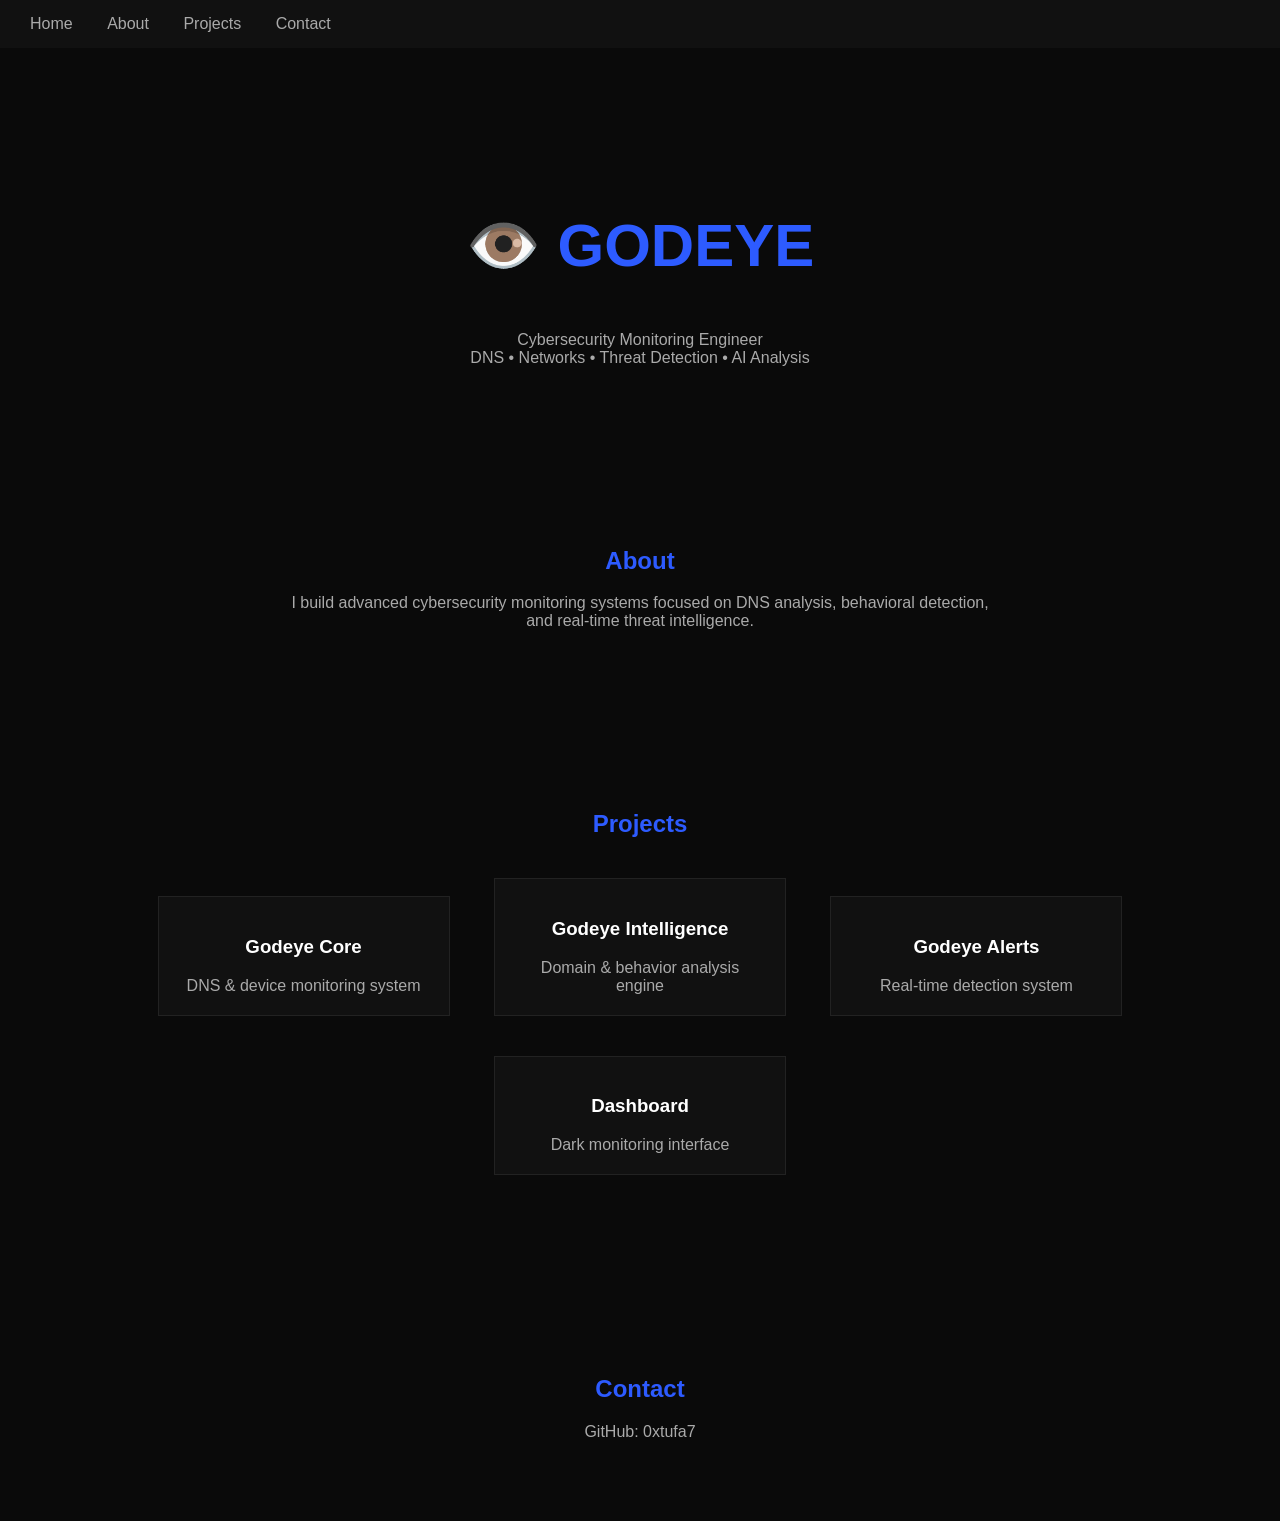
==== index.html @ 9eacabd0 "Create index.html" ====
<!DOCTYPE html>
<html lang="en">
<head>
<meta charset="UTF-8">
<meta name="viewport" content="width=device-width, initial-scale=1.0">
<title>Godeye</title>

<style>
body {
    margin: 0;
    font-family: Arial;
    background: #0a0a0a;
    color: white;
}

section {
    padding: 80px 20px;
    text-align: center;
}

h1 {
    font-size: 60px;
    color: #2D5BFF;
}

h2 {
    color: #2D5BFF;
}

p {
    color: #aaa;
    max-width: 700px;
    margin: auto;
}

.nav {
    position: fixed;
    top: 0;
    width: 100%;
    background: #111;
    padding: 15px;
}

.nav a {
    margin: 0 15px;
    color: #aaa;
    text-decoration: none;
}

.nav a:hover {
    color: #2D5BFF;
}

.hero {
    margin-top: 80px;
}

.card {
    background: #111;
    padding: 20px;
    margin: 20px;
    display: inline-block;
    width: 250px;
    border: 1px solid #222;
}

.card:hover {
    border-color: #2D5BFF;
}
</style>

</head>

<body>

<div class="nav">
<a href="#home">Home</a>
<a href="#about">About</a>
<a href="#projects">Projects</a>
<a href="#contact">Contact</a>
</div>

<section id="home" class="hero">
<h1>👁️ GODEYE</h1>
<p>Cybersecurity Monitoring Engineer</p>
<p>DNS • Networks • Threat Detection • AI Analysis</p>
</section>

<section id="about">
<h2>About</h2>
<p>
I build advanced cybersecurity monitoring systems focused on DNS analysis, behavioral detection, and real-time threat intelligence.
</p>
</section>

<section id="projects">
<h2>Projects</h2>

<div class="card">
<h3>Godeye Core</h3>
<p>DNS & device monitoring system</p>
</div>

<div class="card">
<h3>Godeye Intelligence</h3>
<p>Domain & behavior analysis engine</p>
</div>

<div class="card">
<h3>Godeye Alerts</h3>
<p>Real-time detection system</p>
</div>

<div class="card">
<h3>Dashboard</h3>
<p>Dark monitoring interface</p>
</div>

</section>

<section id="contact">
<h2>Contact</h2>
<p>GitHub: 0xtufa7</p>
</section>

</body>
</html>
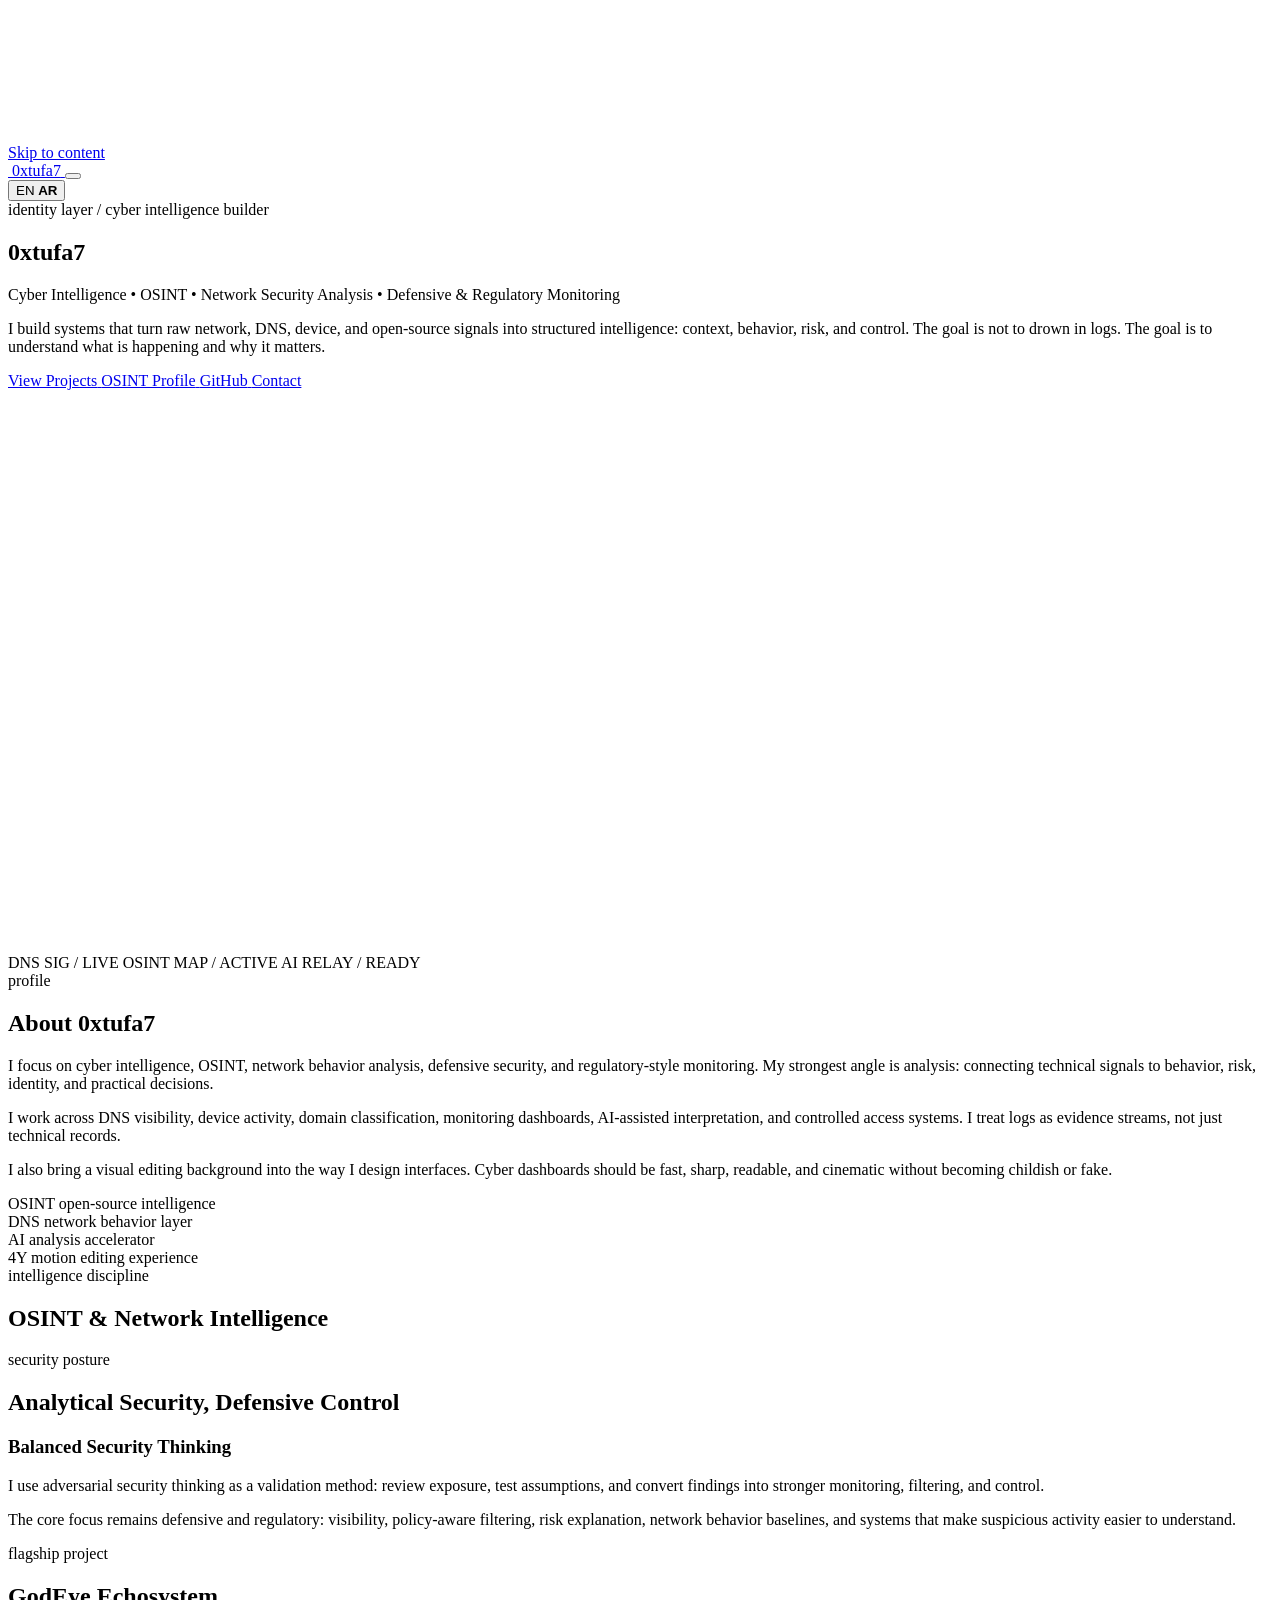
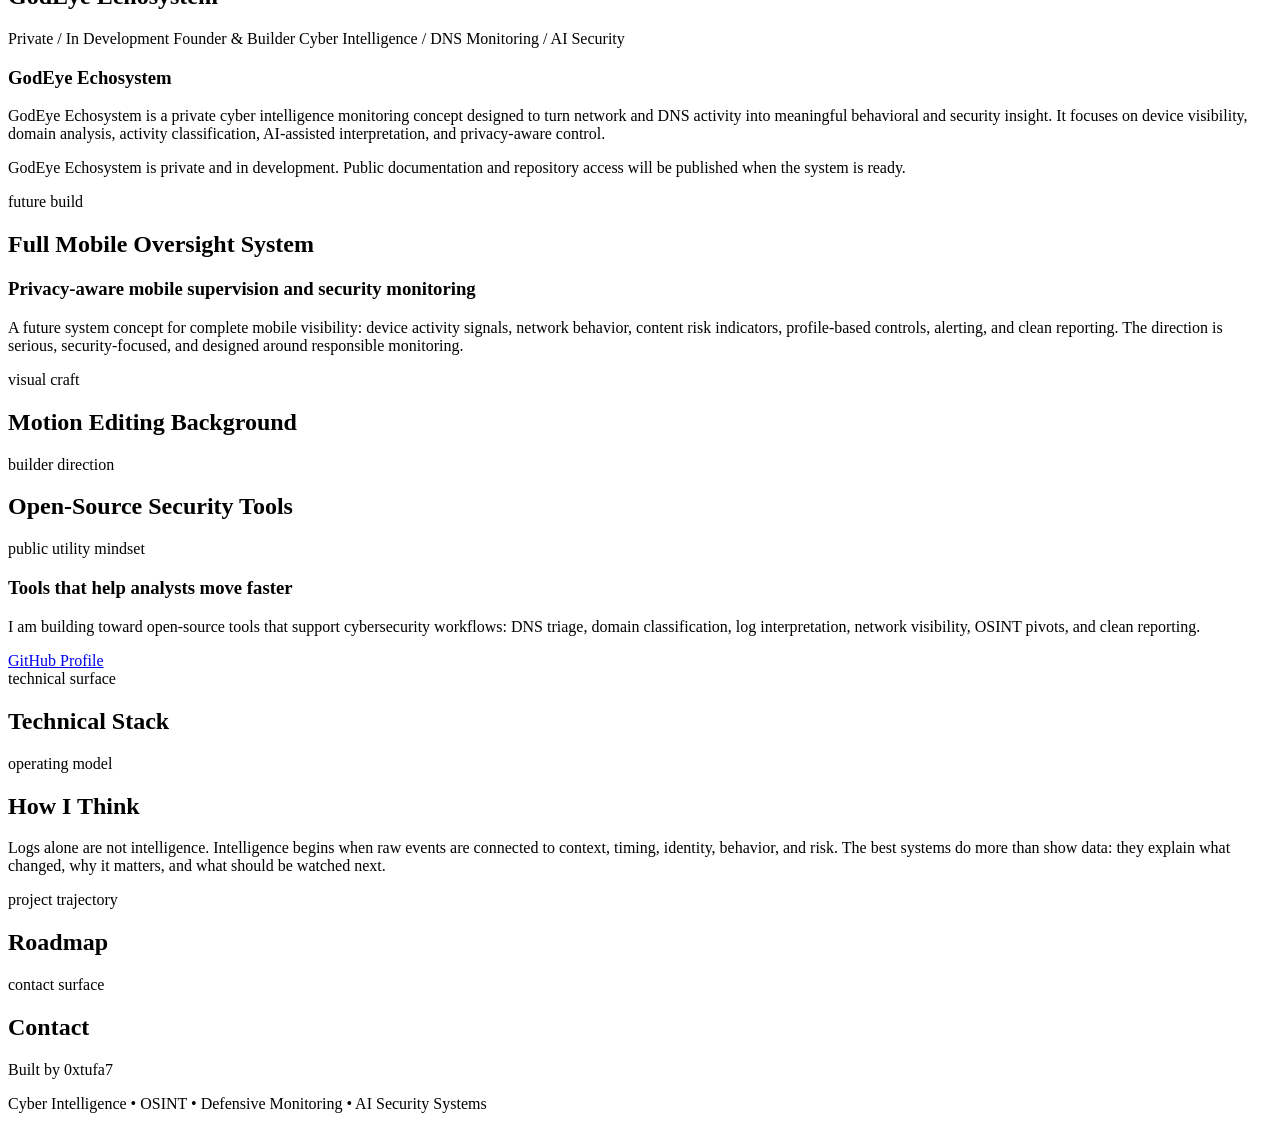
==== commit a2ce5d47: "Update index.html" ====
--- a/index.html
+++ b/index.html
@@ -1,127 +1,332 @@
-<!DOCTYPE html>
-<html lang="en">
-<head>
-<meta charset="UTF-8">
-<meta name="viewport" content="width=device-width, initial-scale=1.0">
-<title>Godeye</title>
-
-<style>
-body {
-    margin: 0;
-    font-family: Arial;
-    background: #0a0a0a;
-    color: white;
-}
-
-section {
-    padding: 80px 20px;
-    text-align: center;
-}
-
-h1 {
-    font-size: 60px;
-    color: #2D5BFF;
-}
-
-h2 {
-    color: #2D5BFF;
-}
-
-p {
-    color: #aaa;
-    max-width: 700px;
-    margin: auto;
-}
-
-.nav {
-    position: fixed;
-    top: 0;
-    width: 100%;
-    background: #111;
-    padding: 15px;
-}
-
-.nav a {
-    margin: 0 15px;
-    color: #aaa;
-    text-decoration: none;
-}
-
-.nav a:hover {
-    color: #2D5BFF;
-}
-
-.hero {
-    margin-top: 80px;
-}
-
-.card {
-    background: #111;
-    padding: 20px;
-    margin: 20px;
-    display: inline-block;
-    width: 250px;
-    border: 1px solid #222;
-}
-
-.card:hover {
-    border-color: #2D5BFF;
-}
-</style>
-
-</head>
-
-<body>
-
-<div class="nav">
-<a href="#home">Home</a>
-<a href="#about">About</a>
-<a href="#projects">Projects</a>
-<a href="#contact">Contact</a>
-</div>
-
-<section id="home" class="hero">
-<h1>👁️ GODEYE</h1>
-<p>Cybersecurity Monitoring Engineer</p>
-<p>DNS • Networks • Threat Detection • AI Analysis</p>
-</section>
-
-<section id="about">
-<h2>About</h2>
-<p>
-I build advanced cybersecurity monitoring systems focused on DNS analysis, behavioral detection, and real-time threat intelligence.
-</p>
-</section>
-
-<section id="projects">
-<h2>Projects</h2>
-
-<div class="card">
-<h3>Godeye Core</h3>
-<p>DNS & device monitoring system</p>
-</div>
-
-<div class="card">
-<h3>Godeye Intelligence</h3>
-<p>Domain & behavior analysis engine</p>
-</div>
-
-<div class="card">
-<h3>Godeye Alerts</h3>
-<p>Real-time detection system</p>
-</div>
-
-<div class="card">
-<h3>Dashboard</h3>
-<p>Dark monitoring interface</p>
-</div>
-
-</section>
-
-<section id="contact">
-<h2>Contact</h2>
-<p>GitHub: 0xtufa7</p>
-</section>
-
-</body>
+<!doctype html>
+<html lang="en" dir="ltr">
+  <head>
+    <meta charset="UTF-8" />
+    <meta name="viewport" content="width=device-width, initial-scale=1.0" />
+    <title>0xtufa7 | Cyber Intelligence, OSINT & Network Security</title>
+    <meta
+      name="description"
+      content="Personal website of 0xtufa7, focused on cyber intelligence, OSINT, defensive monitoring, network security analysis, regulatory cybersecurity, AI-assisted security systems, and creative editing."
+    />
+    <meta property="og:type" content="website" />
+    <meta property="og:url" content="https://xtufa7.github.io" />
+    <meta property="og:title" content="0xtufa7 | Cyber Intelligence, OSINT & Network Security" />
+    <meta
+      property="og:description"
+      content="Cyber intelligence profile for 0xtufa7: OSINT, network security analysis, defensive monitoring, regulatory cybersecurity, AI security systems, and open-source security tooling."
+    />
+    <meta property="og:image" content="https://xtufa7.github.io/assets/og-image.svg" />
+    <meta name="twitter:card" content="summary_large_image" />
+    <meta name="twitter:title" content="0xtufa7 | Cyber Intelligence, OSINT & Network Security" />
+    <meta
+      name="twitter:description"
+      content="Cyber intelligence profile for 0xtufa7: OSINT, network security analysis, defensive monitoring, regulatory cybersecurity, AI security systems, and open-source security tooling."
+    />
+    <meta name="theme-color" content="#07080c" />
+    <link rel="icon" type="image/svg+xml" href="assets/favicon.svg" />
+    <link rel="preload" href="styles.css" as="style" />
+    <link rel="stylesheet" href="styles.css" />
+  </head>
+  <body>
+    <a class="skip-link" href="#main" data-i18n="skip">Skip to content</a>
+
+    <canvas class="particle-canvas" id="particleCanvas" aria-hidden="true"></canvas>
+    <div class="noise-layer" aria-hidden="true"></div>
+    <div class="grid-layer" aria-hidden="true"></div>
+    <div class="beam-layer" aria-hidden="true"></div>
+
+    <header class="site-header" data-header>
+      <nav class="nav-shell" aria-label="Primary navigation">
+        <a class="brand-mark" href="#home" aria-label="0xtufa7 home">
+          <img src="assets/favicon.svg" alt="" aria-hidden="true" />
+          <span>0xtufa7</span>
+        </a>
+
+        <button class="nav-toggle" type="button" aria-label="Toggle navigation" aria-expanded="false" data-nav-toggle>
+          <span></span>
+          <span></span>
+          <span></span>
+        </button>
+
+        <div class="nav-links" data-nav-links></div>
+
+        <button class="lang-toggle" type="button" data-lang-toggle aria-label="Switch language">
+          <span data-current-lang>EN</span>
+          <strong>AR</strong>
+        </button>
+      </nav>
+    </header>
+
+    <main id="main">
+      <section class="hero section-block" id="home" data-section>
+        <div class="hero-content reveal immediate">
+          <div class="terminal-label">
+            <span class="pulse-dot"></span>
+            <span data-i18n="hero.eyebrow">identity layer / cyber intelligence builder</span>
+          </div>
+
+          <h1>0xtufa7</h1>
+
+          <p class="hero-subtitle" data-i18n="hero.subtitle">
+            Cyber Intelligence • OSINT • Network Security Analysis • Defensive & Regulatory Monitoring
+          </p>
+
+          <p class="hero-text" data-i18n="hero.text">
+            I build systems that turn raw network, DNS, device, and open-source signals into structured intelligence:
+            context, behavior, risk, and control. The goal is not to drown in logs. The goal is to understand what is
+            happening and why it matters.
+          </p>
+
+          <div class="hero-actions" aria-label="Primary actions">
+            <a class="button button-primary" href="#godeye">
+              <span class="button-icon" data-icon="projects"></span>
+              <span data-i18n="buttons.projects">View Projects</span>
+            </a>
+            <a class="button" href="#osint">
+              <span class="button-icon" data-icon="radar"></span>
+              <span data-i18n="buttons.osint">OSINT Profile</span>
+            </a>
+            <a class="button" href="https://github.com/xtufa7" target="_blank" rel="noreferrer">
+              <span class="button-icon" data-icon="github"></span>
+              <span data-i18n="buttons.github">GitHub</span>
+            </a>
+            <a class="button" href="#contact">
+              <span class="button-icon" data-icon="mail"></span>
+              <span data-i18n="buttons.contact">Contact</span>
+            </a>
+          </div>
+
+          <div class="hero-intel-strip" data-intel-strip></div>
+        </div>
+
+        <div class="hero-visual reveal immediate" aria-label="Animated cyber intelligence radar">
+          <div class="visual-frame">
+            <canvas id="radarCanvas" width="560" height="560"></canvas>
+            <div class="eye-core" aria-hidden="true">
+              <div class="eye-outline"></div>
+              <div class="eye-pupil"></div>
+              <div class="eye-crosshair"></div>
+              <div class="scan-line"></div>
+            </div>
+            <div class="visual-readouts" aria-hidden="true">
+              <span data-i18n="readouts.dns">DNS SIG / LIVE</span>
+              <span data-i18n="readouts.osint">OSINT MAP / ACTIVE</span>
+              <span data-i18n="readouts.ai">AI RELAY / READY</span>
+            </div>
+          </div>
+        </div>
+      </section>
+
+      <section class="section-block" id="about" data-section>
+        <div class="section-heading">
+          <span class="eyebrow" data-i18n="about.eyebrow">profile</span>
+          <h2 data-i18n="about.title">About 0xtufa7</h2>
+        </div>
+
+        <div class="about-grid reveal">
+          <div class="copy-panel">
+            <p data-i18n="about.p1">
+              I focus on cyber intelligence, OSINT, network behavior analysis, defensive security, and regulatory-style
+              monitoring. My strongest angle is analysis: connecting technical signals to behavior, risk, identity, and
+              practical decisions.
+            </p>
+            <p data-i18n="about.p2">
+              I work across DNS visibility, device activity, domain classification, monitoring dashboards, AI-assisted
+              interpretation, and controlled access systems. I treat logs as evidence streams, not just technical records.
+            </p>
+            <p data-i18n="about.p3">
+              I also bring a visual editing background into the way I design interfaces. Cyber dashboards should be fast,
+              sharp, readable, and cinematic without becoming childish or fake.
+            </p>
+          </div>
+
+          <aside class="signal-panel" aria-label="Profile signals">
+            <div>
+              <span class="metric-value">OSINT</span>
+              <span class="metric-label" data-i18n="metrics.osint">open-source intelligence</span>
+            </div>
+            <div>
+              <span class="metric-value">DNS</span>
+              <span class="metric-label" data-i18n="metrics.dns">network behavior layer</span>
+            </div>
+            <div>
+              <span class="metric-value">AI</span>
+              <span class="metric-label" data-i18n="metrics.ai">analysis accelerator</span>
+            </div>
+            <div>
+              <span class="metric-value">4Y</span>
+              <span class="metric-label" data-i18n="metrics.edit">motion editing experience</span>
+            </div>
+          </aside>
+        </div>
+      </section>
+
+      <section class="section-block" id="osint" data-section>
+        <div class="section-heading">
+          <span class="eyebrow" data-i18n="osint.eyebrow">intelligence discipline</span>
+          <h2 data-i18n="osint.title">OSINT & Network Intelligence</h2>
+        </div>
+
+        <div class="card-grid reveal" data-osint></div>
+      </section>
+
+      <section class="section-block" id="security" data-section>
+        <div class="section-heading">
+          <span class="eyebrow" data-i18n="security.eyebrow">security posture</span>
+          <h2 data-i18n="security.title">Analytical Security, Defensive Control</h2>
+        </div>
+
+        <div class="security-layout reveal">
+          <article class="copy-panel accent-panel">
+            <h3 data-i18n="security.cardTitle">Balanced Security Thinking</h3>
+            <p data-i18n="security.p1">
+              I use adversarial security thinking as a validation method: review exposure, test assumptions, and convert
+              findings into stronger monitoring, filtering, and control.
+            </p>
+            <p data-i18n="security.p2">
+              The core focus remains defensive and regulatory: visibility, policy-aware filtering, risk explanation,
+              network behavior baselines, and systems that make suspicious activity easier to understand.
+            </p>
+          </article>
+
+          <div class="ops-grid" data-security></div>
+        </div>
+      </section>
+
+      <section class="section-block flagship" id="godeye" data-section>
+        <div class="section-heading">
+          <span class="eyebrow" data-i18n="godeye.eyebrow">flagship project</span>
+          <h2>GodEye Echosystem</h2>
+        </div>
+
+        <div class="project-layout reveal">
+          <article class="project-card">
+            <div class="project-card-top">
+              <span class="status-badge warning" data-i18n="godeye.status">Private / In Development</span>
+              <span class="status-badge" data-i18n="godeye.role">Founder & Builder</span>
+              <span class="status-badge" data-i18n="godeye.category">Cyber Intelligence / DNS Monitoring / AI Security</span>
+            </div>
+
+            <h3 data-i18n="godeye.title">GodEye Echosystem</h3>
+            <p data-i18n="godeye.description">
+              GodEye Echosystem is a private cyber intelligence monitoring concept designed to turn network and DNS
+              activity into meaningful behavioral and security insight. It focuses on device visibility, domain analysis,
+              activity classification, AI-assisted interpretation, and privacy-aware control.
+            </p>
+            <p class="muted-note" data-i18n="godeye.note">
+              GodEye Echosystem is private and in development. Public documentation and repository access will be
+              published when the system is ready.
+            </p>
+          </article>
+
+          <div class="feature-matrix" data-godeye-features></div>
+        </div>
+      </section>
+
+      <section class="section-block" id="future" data-section>
+        <div class="section-heading">
+          <span class="eyebrow" data-i18n="future.eyebrow">future build</span>
+          <h2 data-i18n="future.title">Full Mobile Oversight System</h2>
+        </div>
+
+        <div class="future-panel reveal">
+          <div>
+            <h3 data-i18n="future.cardTitle">Privacy-aware mobile supervision and security monitoring</h3>
+            <p data-i18n="future.description">
+              A future system concept for complete mobile visibility: device activity signals, network behavior, content
+              risk indicators, profile-based controls, alerting, and clean reporting. The direction is serious,
+              security-focused, and designed around responsible monitoring.
+            </p>
+          </div>
+          <div class="future-points" data-future></div>
+        </div>
+      </section>
+
+      <section class="section-block" id="creative" data-section>
+        <div class="section-heading">
+          <span class="eyebrow" data-i18n="creative.eyebrow">visual craft</span>
+          <h2 data-i18n="creative.title">Motion Editing Background</h2>
+        </div>
+
+        <div class="creative-grid reveal" data-creative></div>
+      </section>
+
+      <section class="section-block" id="opensource" data-section>
+        <div class="section-heading">
+          <span class="eyebrow" data-i18n="opensource.eyebrow">builder direction</span>
+          <h2 data-i18n="opensource.title">Open-Source Security Tools</h2>
+        </div>
+
+        <div class="presence-panel reveal">
+          <div>
+            <span class="eyebrow" data-i18n="opensource.label">public utility mindset</span>
+            <h3 data-i18n="opensource.cardTitle">Tools that help analysts move faster</h3>
+            <p data-i18n="opensource.description">
+              I am building toward open-source tools that support cybersecurity workflows: DNS triage, domain
+              classification, log interpretation, network visibility, OSINT pivots, and clean reporting.
+            </p>
+          </div>
+          <div class="presence-actions">
+            <a class="button button-primary" href="https://github.com/xtufa7" target="_blank" rel="noreferrer">
+              <span class="button-icon" data-icon="github"></span>
+              <span data-i18n="buttons.githubProfile">GitHub Profile</span>
+            </a>
+          </div>
+        </div>
+      </section>
+
+      <section class="section-block" id="stack" data-section>
+        <div class="section-heading">
+          <span class="eyebrow" data-i18n="stack.eyebrow">technical surface</span>
+          <h2 data-i18n="stack.title">Technical Stack</h2>
+        </div>
+
+        <div class="stack-grid reveal" data-stack></div>
+      </section>
+
+      <section class="section-block philosophy" id="philosophy" data-section>
+        <div class="section-heading">
+          <span class="eyebrow" data-i18n="philosophy.eyebrow">operating model</span>
+          <h2 data-i18n="philosophy.title">How I Think</h2>
+        </div>
+
+        <div class="philosophy-grid reveal">
+          <div class="copy-panel">
+            <p data-i18n="philosophy.text">
+              Logs alone are not intelligence. Intelligence begins when raw events are connected to context, timing,
+              identity, behavior, and risk. The best systems do more than show data: they explain what changed, why it
+              matters, and what should be watched next.
+            </p>
+          </div>
+
+          <div class="approach-list" data-approach></div>
+        </div>
+      </section>
+
+      <section class="section-block" id="roadmap" data-section>
+        <div class="section-heading">
+          <span class="eyebrow" data-i18n="roadmap.eyebrow">project trajectory</span>
+          <h2 data-i18n="roadmap.title">Roadmap</h2>
+        </div>
+
+        <div class="timeline reveal" data-roadmap></div>
+      </section>
+
+      <section class="section-block" id="contact" data-section>
+        <div class="section-heading">
+          <span class="eyebrow" data-i18n="contact.eyebrow">contact surface</span>
+          <h2 data-i18n="contact.title">Contact</h2>
+        </div>
+
+        <div class="contact-grid reveal" data-contact></div>
+      </section>
+    </main>
+
+    <footer class="site-footer">
+      <p data-i18n="footer.built">Built by 0xtufa7</p>
+      <p data-i18n="footer.tagline">Cyber Intelligence • OSINT • Defensive Monitoring • AI Security Systems</p>
+    </footer>
+
+    <script src="script.js" defer></script>
+  </body>
 </html>
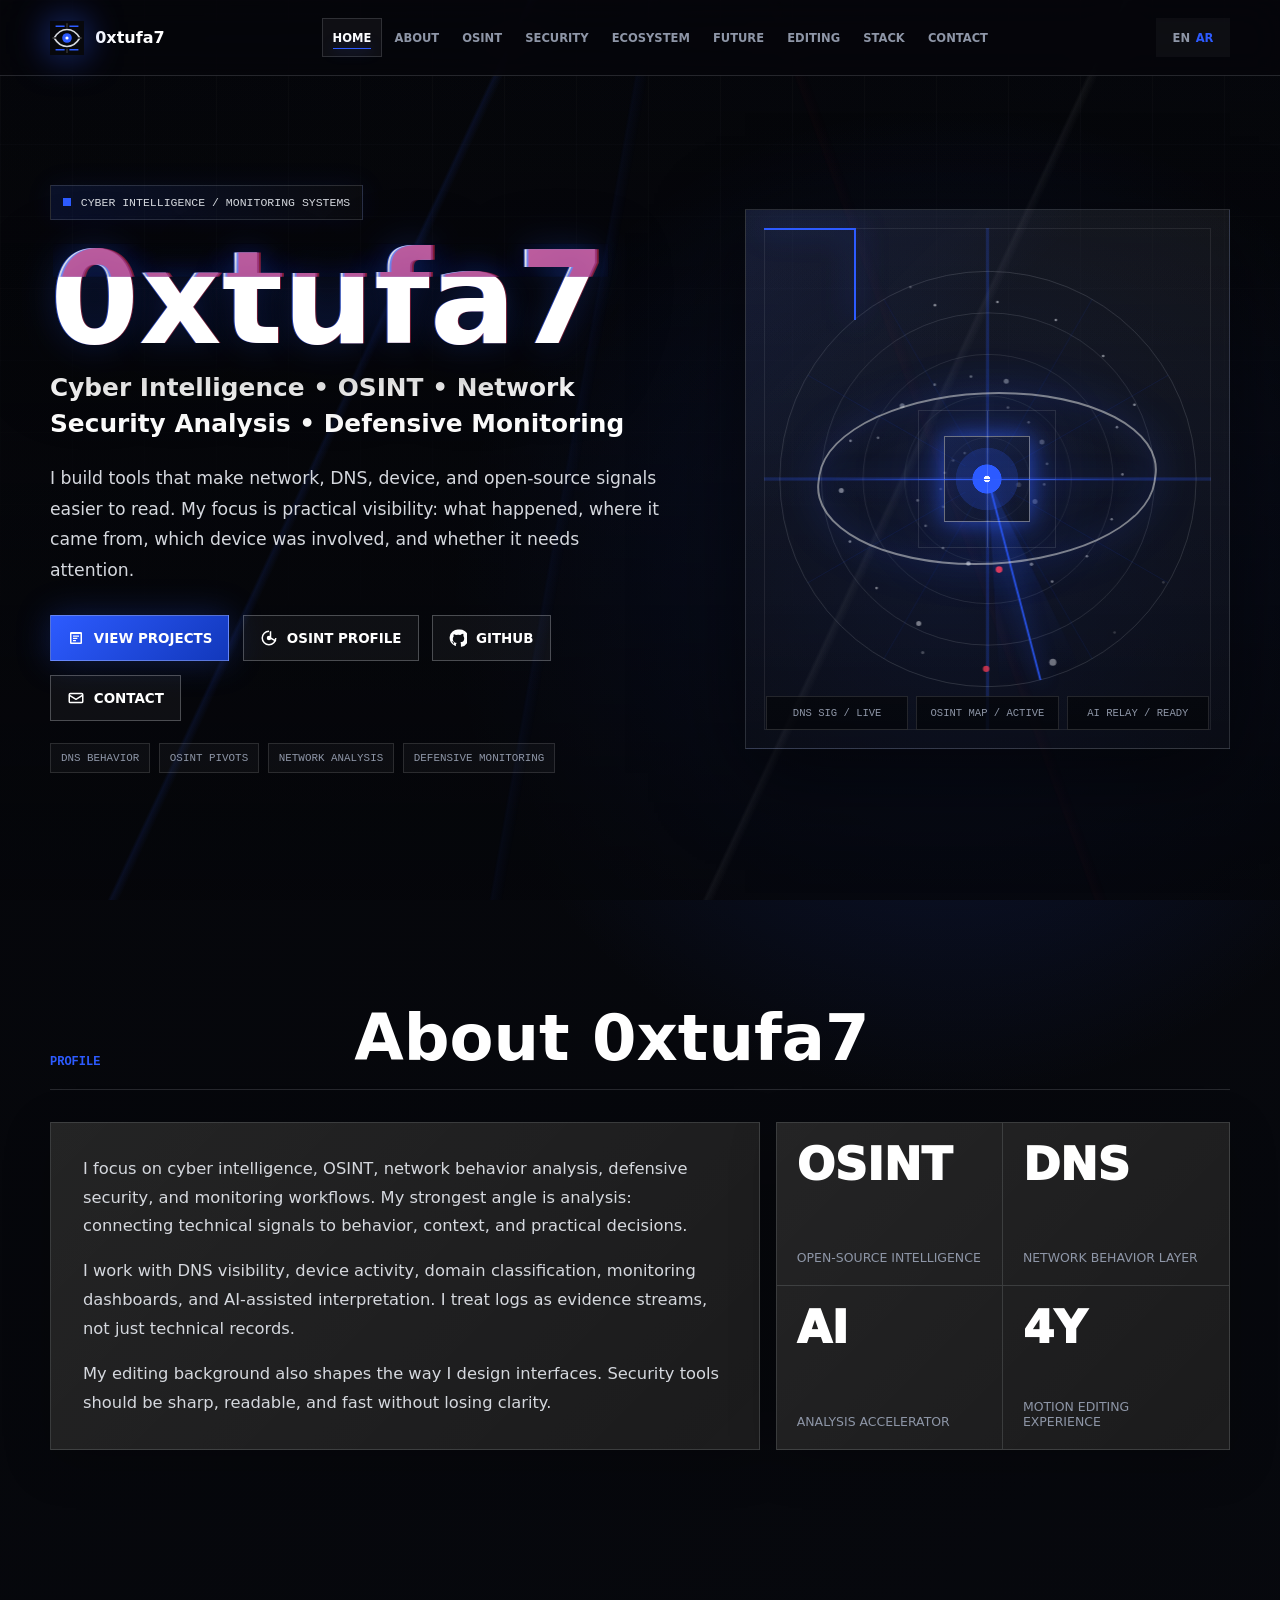
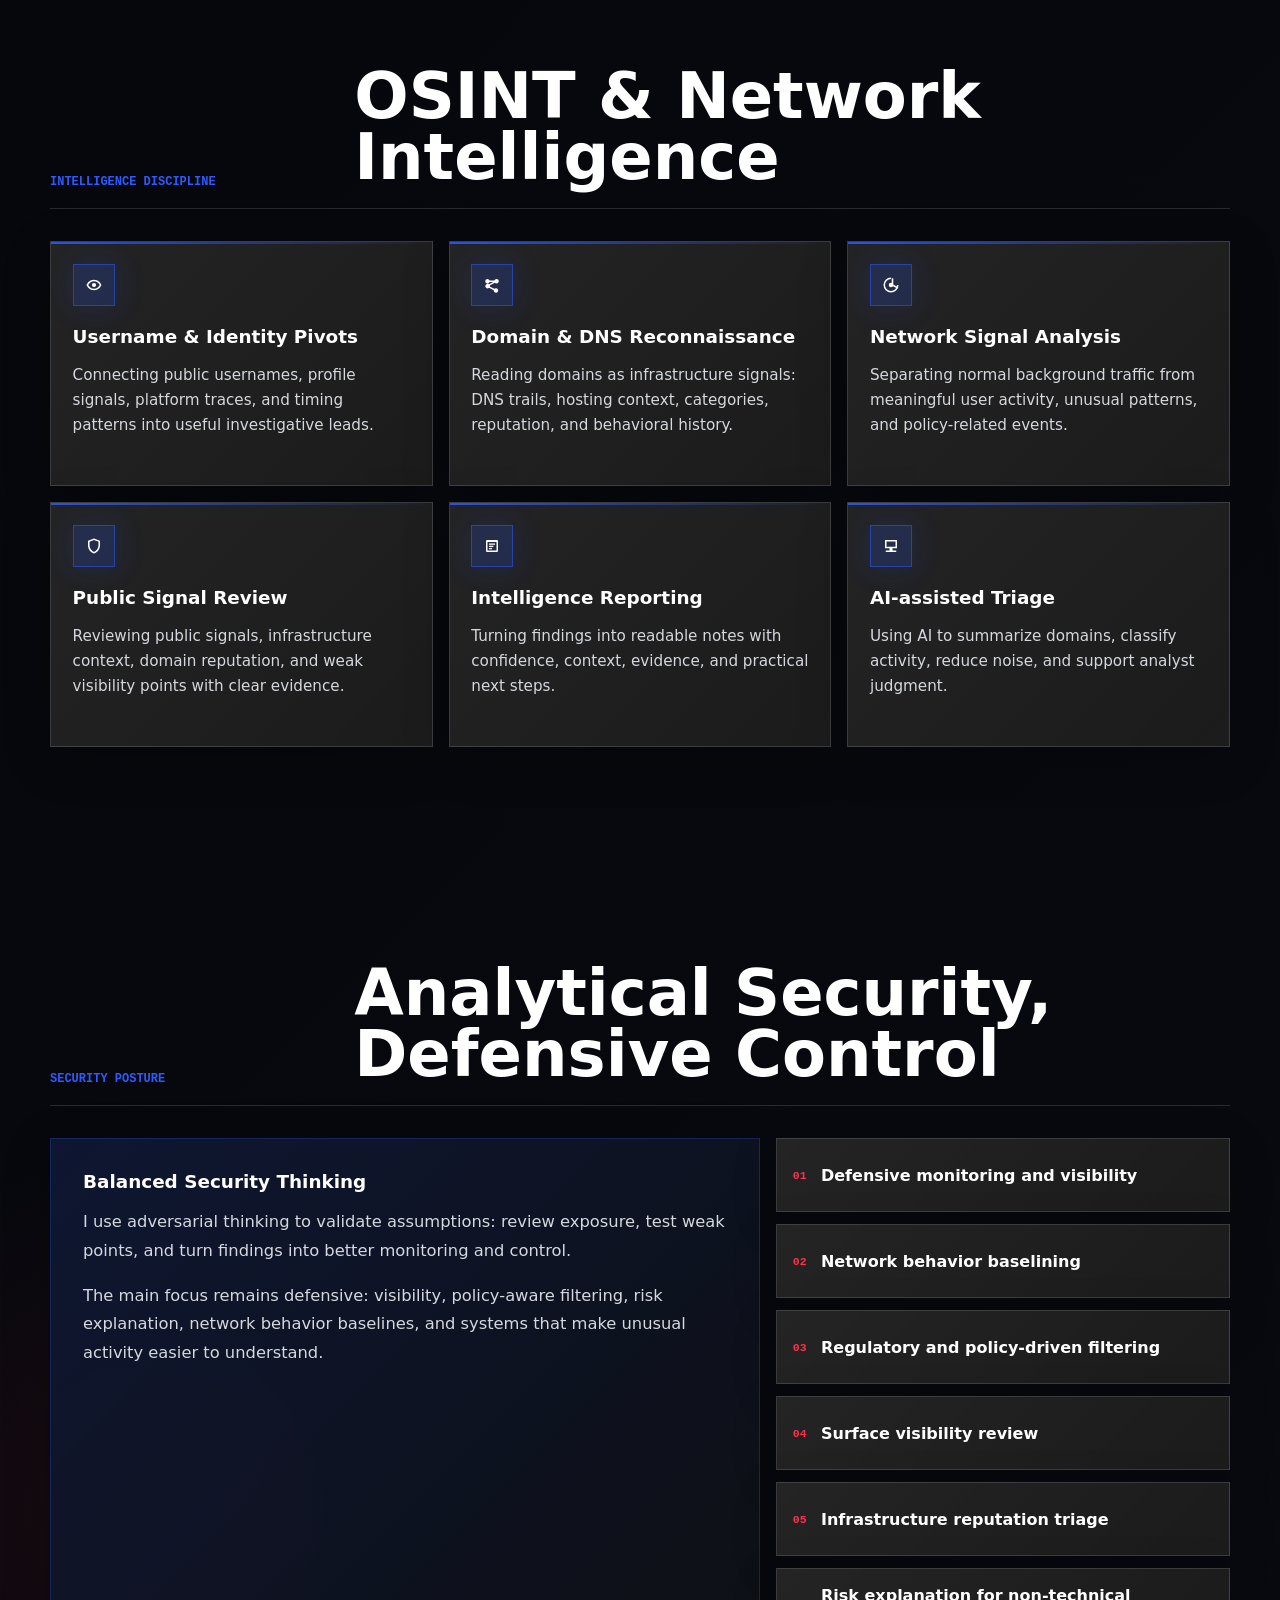
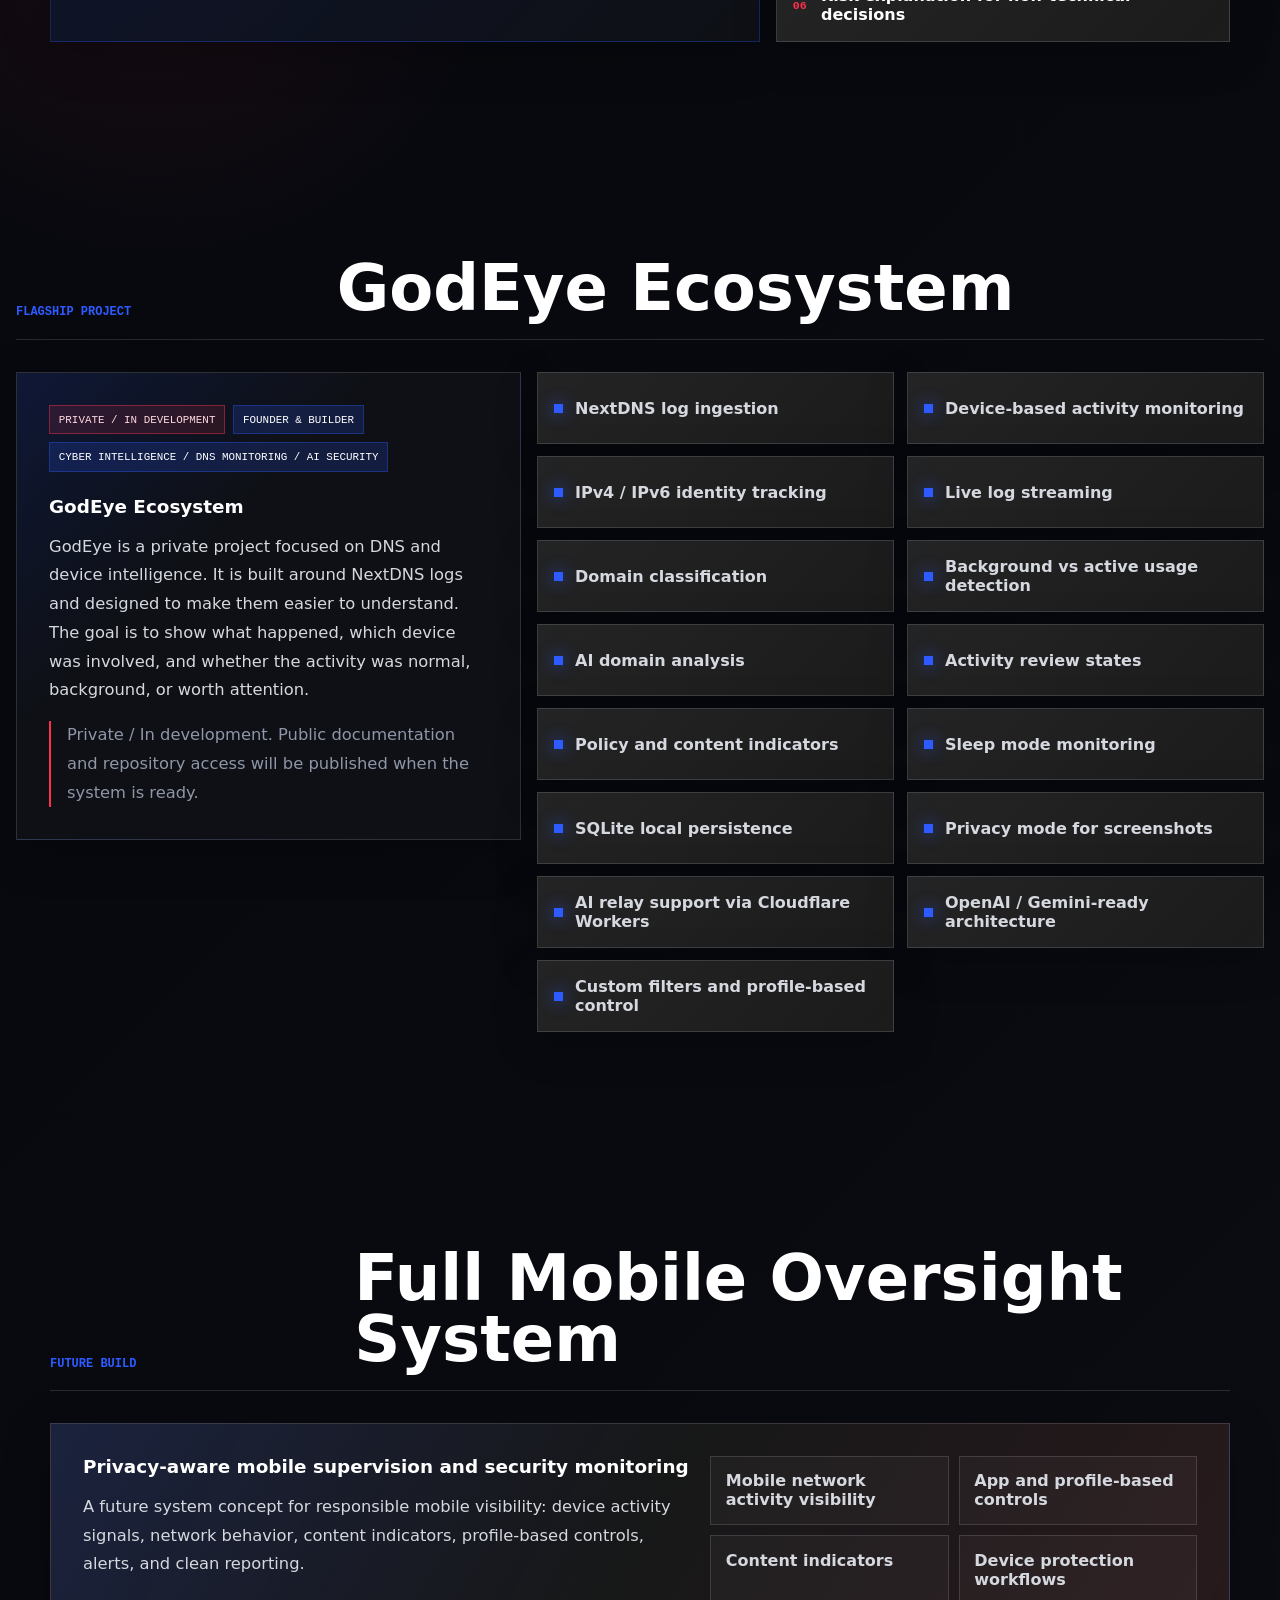
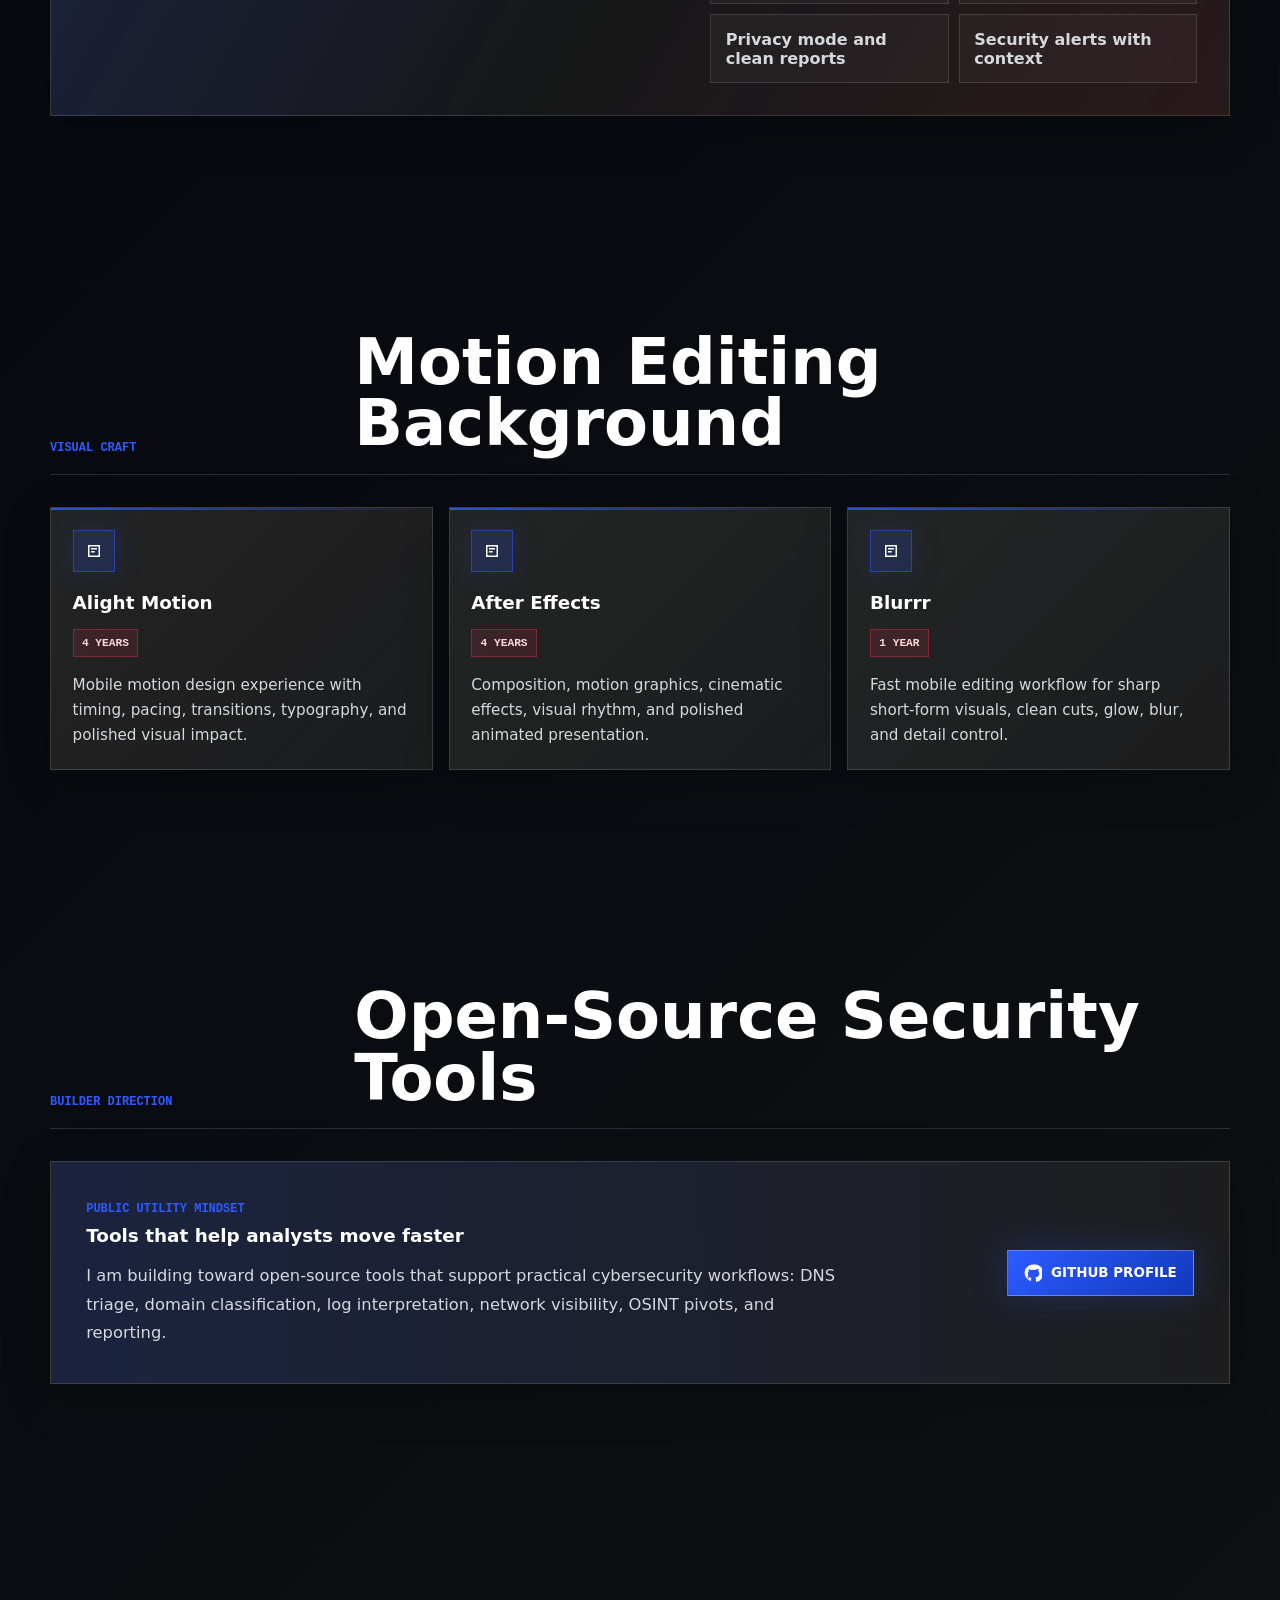
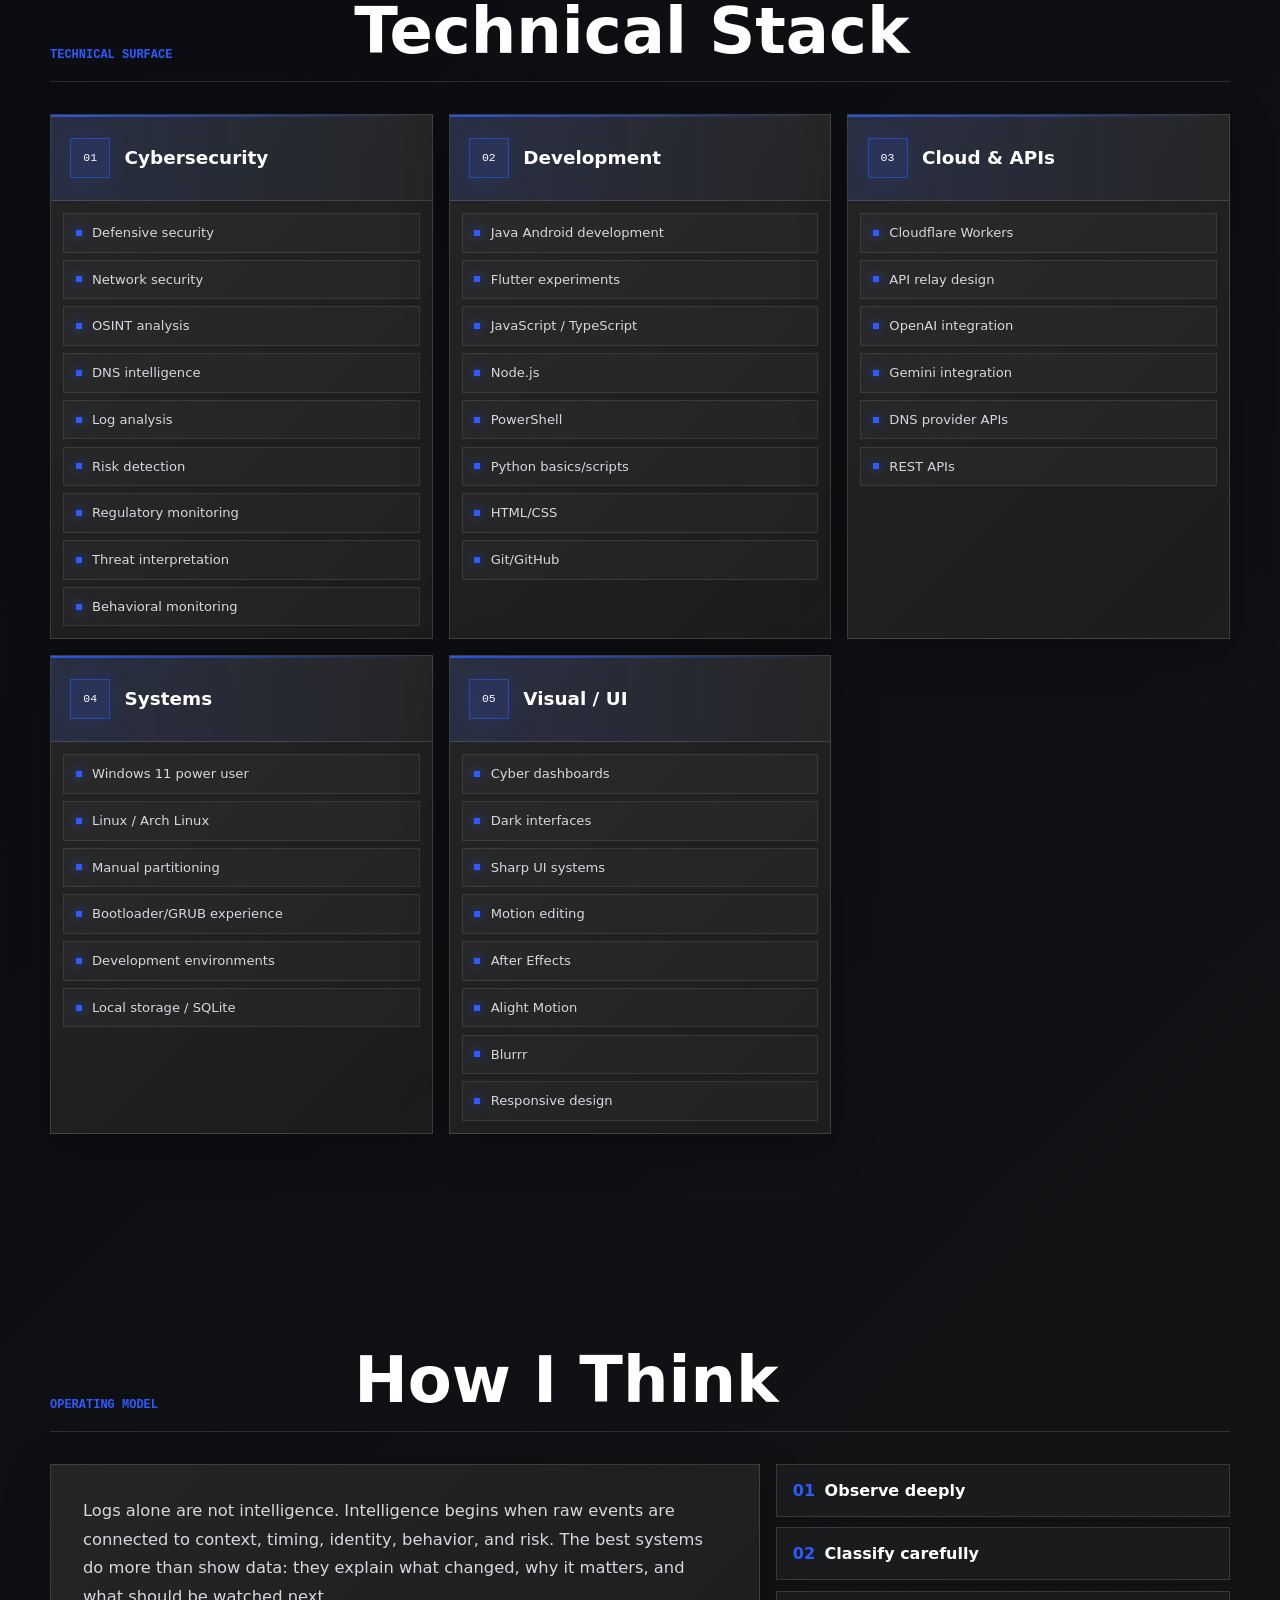
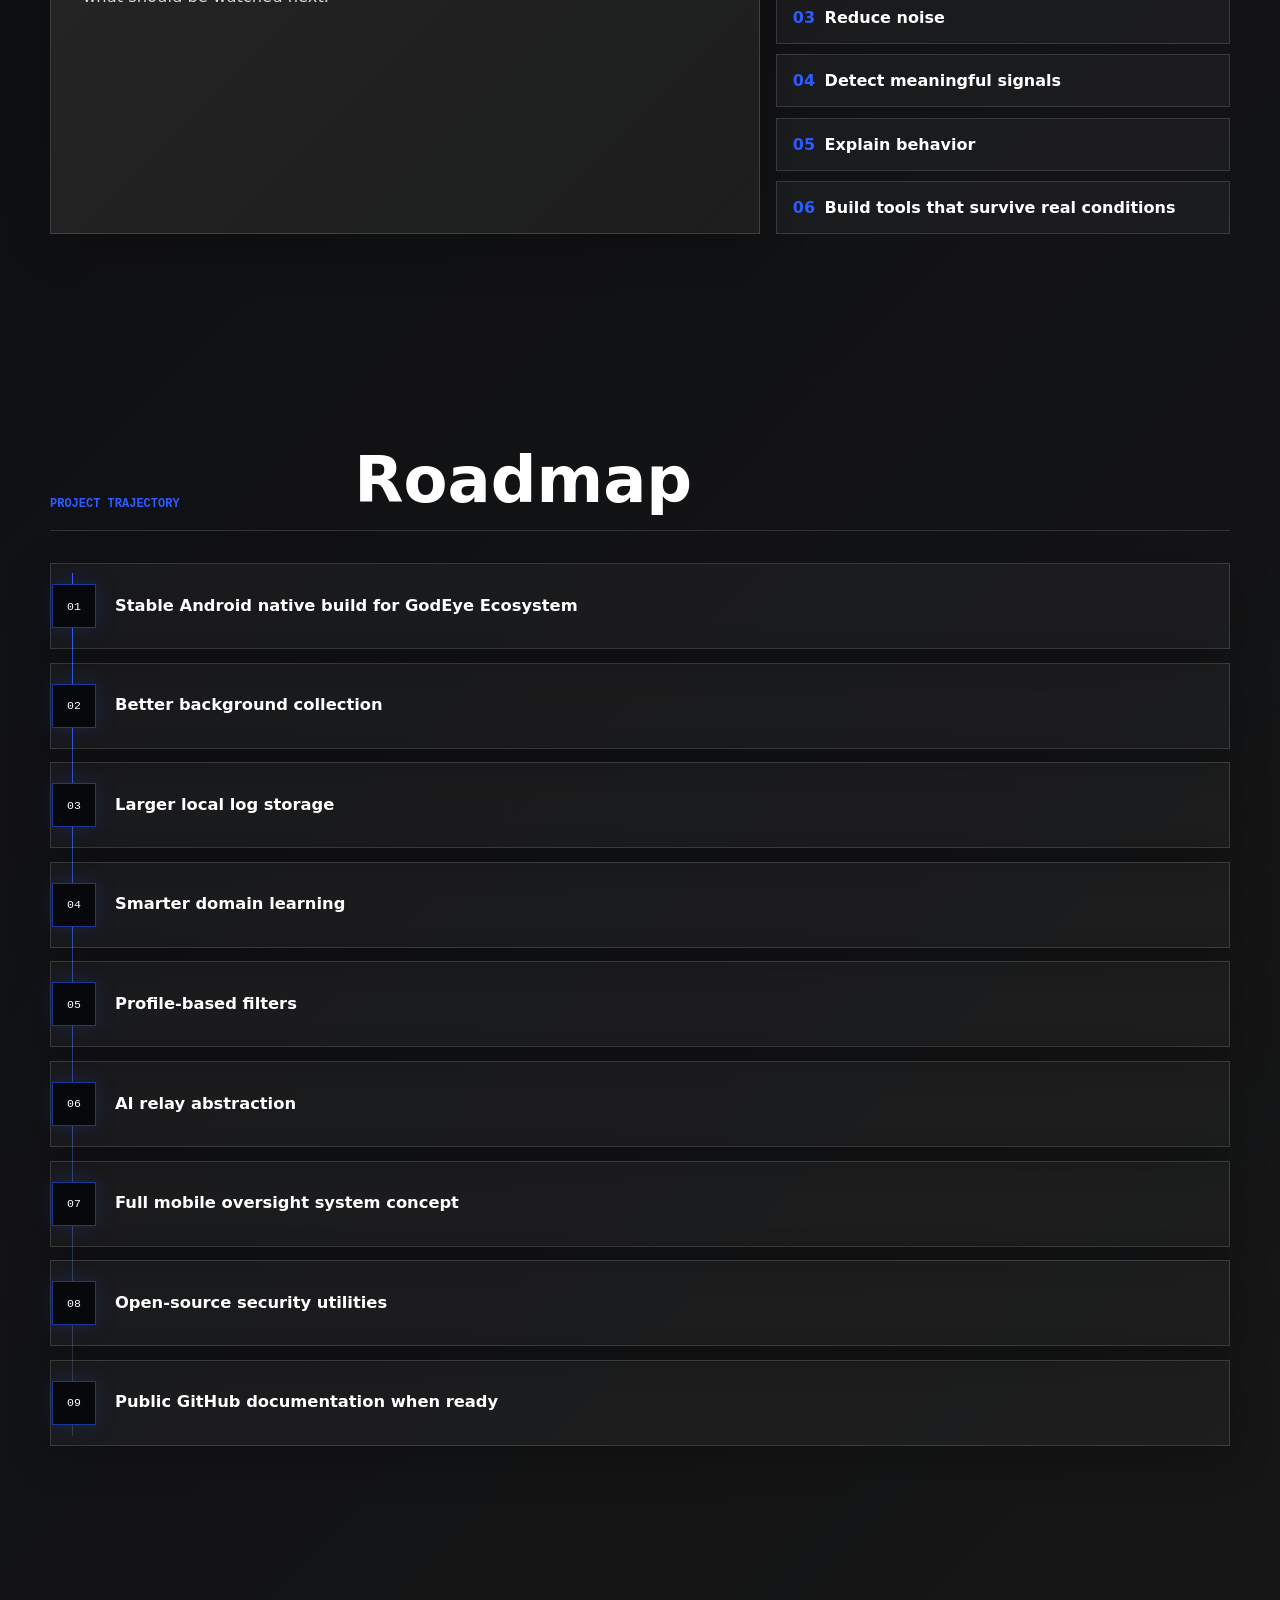
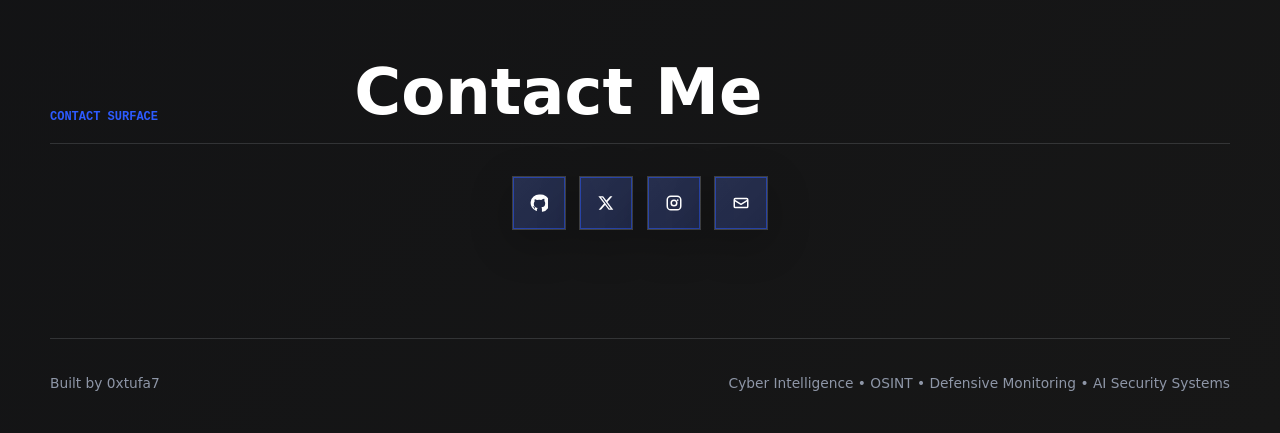
==== commit 4295b2a6: "Add files via upload" ====
--- a/index.html
+++ b/index.html
@@ -23,14 +23,13 @@
       content="Cyber intelligence profile for 0xtufa7: OSINT, network security analysis, defensive monitoring, regulatory cybersecurity, AI security systems, and open-source security tooling."
     />
     <meta name="theme-color" content="#07080c" />
-    <link rel="icon" type="image/svg+xml" href="assets/favicon.svg" />
+    <link rel="icon" type="image/svg+xml" href="assets/site-icon.svg" />
     <link rel="preload" href="styles.css" as="style" />
     <link rel="stylesheet" href="styles.css" />
   </head>
   <body>
     <a class="skip-link" href="#main" data-i18n="skip">Skip to content</a>
 
-    <canvas class="particle-canvas" id="particleCanvas" aria-hidden="true"></canvas>
     <div class="noise-layer" aria-hidden="true"></div>
     <div class="grid-layer" aria-hidden="true"></div>
     <div class="beam-layer" aria-hidden="true"></div>
@@ -38,7 +37,7 @@
     <header class="site-header" data-header>
       <nav class="nav-shell" aria-label="Primary navigation">
         <a class="brand-mark" href="#home" aria-label="0xtufa7 home">
-          <img src="assets/favicon.svg" alt="" aria-hidden="true" />
+          <img src="assets/site-icon.svg" alt="" aria-hidden="true" />
           <span>0xtufa7</span>
         </a>
 
@@ -196,26 +195,26 @@
       <section class="section-block flagship" id="godeye" data-section>
         <div class="section-heading">
           <span class="eyebrow" data-i18n="godeye.eyebrow">flagship project</span>
-          <h2>GodEye Echosystem</h2>
+          <h2>GodEye Ecosystem</h2>
         </div>
 
         <div class="project-layout reveal">
           <article class="project-card">
             <div class="project-card-top">
-              <span class="status-badge warning" data-i18n="godeye.status">Private / In Development</span>
+              <span class="status-badge warning" data-i18n="godeye.status">Private / In development</span>
               <span class="status-badge" data-i18n="godeye.role">Founder & Builder</span>
               <span class="status-badge" data-i18n="godeye.category">Cyber Intelligence / DNS Monitoring / AI Security</span>
             </div>
 
-            <h3 data-i18n="godeye.title">GodEye Echosystem</h3>
+            <h3 data-i18n="godeye.title">GodEye Ecosystem</h3>
             <p data-i18n="godeye.description">
-              GodEye Echosystem is a private cyber intelligence monitoring concept designed to turn network and DNS
-              activity into meaningful behavioral and security insight. It focuses on device visibility, domain analysis,
-              activity classification, AI-assisted interpretation, and privacy-aware control.
+              GodEye is a private project focused on DNS and device intelligence. It is built around NextDNS logs and
+              designed to make them easier to understand: what happened, which device was involved, and whether the
+              activity was normal, background, or worth attention.
             </p>
             <p class="muted-note" data-i18n="godeye.note">
-              GodEye Echosystem is private and in development. Public documentation and repository access will be
-              published when the system is ready.
+              Private / In development. Public documentation and repository access will be published when the system is
+              ready.
             </p>
           </article>
 
--- a/styles.css
+++ b/styles.css
@@ -0,0 +1,1472 @@
+:root {
+  color-scheme: dark;
+  --bg: #07080c;
+  --bg-strong: #05060a;
+  --panel: rgba(28, 28, 28, 0.82);
+  --panel-strong: rgba(10, 12, 18, 0.94);
+  --line: rgba(213, 216, 222, 0.16);
+  --line-strong: rgba(213, 216, 222, 0.3);
+  --text: #ffffff;
+  --muted: #d5d8de;
+  --soft: #8e96a7;
+  --blue: #2d5bff;
+  --blue-soft: rgba(45, 91, 255, 0.18);
+  --red: #ff304c;
+  --red-soft: rgba(255, 48, 76, 0.12);
+  --charcoal: #323232;
+  --max: 1180px;
+  --header-h: 76px;
+  --shadow: 0 24px 80px rgba(0, 0, 0, 0.55);
+  font-family:
+    Inter, ui-sans-serif, system-ui, -apple-system, BlinkMacSystemFont, "Segoe UI", sans-serif;
+}
+
+* {
+  box-sizing: border-box;
+}
+
+html {
+  scroll-behavior: smooth;
+}
+
+body {
+  min-width: 320px;
+  margin: 0;
+  background:
+    radial-gradient(circle at 74% 6%, rgba(45, 91, 255, 0.2), transparent 31rem),
+    radial-gradient(circle at 12% 31%, rgba(255, 48, 76, 0.08), transparent 23rem),
+    linear-gradient(135deg, #05060a 0%, #080a10 45%, #171717 100%);
+  color: var(--text);
+  overflow-x: hidden;
+}
+
+body.nav-open {
+  overflow: hidden;
+}
+
+body::before {
+  content: "";
+  position: fixed;
+  inset: 0;
+  z-index: -4;
+  pointer-events: none;
+  background:
+    linear-gradient(90deg, rgba(255, 255, 255, 0.028) 1px, transparent 1px),
+    linear-gradient(rgba(255, 255, 255, 0.024) 1px, transparent 1px);
+  background-size: 72px 72px;
+  mask-image: linear-gradient(to bottom, rgba(0, 0, 0, 0.95), transparent 86%);
+}
+
+a {
+  color: inherit;
+  text-decoration: none;
+}
+
+img,
+svg,
+canvas {
+  display: block;
+}
+
+button {
+  font: inherit;
+}
+
+.skip-link {
+  position: fixed;
+  top: 1rem;
+  inset-inline-start: 1rem;
+  z-index: 100;
+  transform: translateY(-160%);
+  background: var(--text);
+  color: var(--bg);
+  padding: 0.75rem 1rem;
+  border: 1px solid var(--line-strong);
+  transition: transform 180ms ease;
+}
+
+.skip-link:focus {
+  transform: translateY(0);
+}
+
+.noise-layer,
+.grid-layer,
+.beam-layer {
+  position: fixed;
+  inset: 0;
+  pointer-events: none;
+}
+
+.noise-layer,
+.grid-layer,
+.beam-layer {
+  z-index: -2;
+}
+
+.noise-layer {
+  opacity: 0.2;
+  background-image:
+    repeating-linear-gradient(0deg, rgba(255, 255, 255, 0.03) 0, rgba(255, 255, 255, 0.03) 1px, transparent 1px, transparent 3px);
+  mix-blend-mode: soft-light;
+}
+
+.grid-layer {
+  background:
+    linear-gradient(115deg, transparent 0 31%, rgba(45, 91, 255, 0.1) 31.2%, transparent 31.7% 66%, rgba(213, 216, 222, 0.055) 66.2%, transparent 66.7%),
+    linear-gradient(to bottom, transparent, rgba(5, 6, 10, 0.75));
+}
+
+.beam-layer {
+  opacity: 0.5;
+  background:
+    linear-gradient(100deg, transparent 0 45%, rgba(45, 91, 255, 0.09) 45.2%, transparent 46%),
+    linear-gradient(70deg, transparent 0 68%, rgba(255, 48, 76, 0.045) 68.2%, transparent 69%);
+  animation: beamDrift 18s ease-in-out infinite;
+}
+
+@keyframes beamDrift {
+  0% {
+    transform: translateX(-2%);
+  }
+  50% {
+    transform: translateX(2%);
+  }
+  100% {
+    transform: translateX(-2%);
+  }
+}
+
+.site-header {
+  position: sticky;
+  top: 0;
+  z-index: 50;
+  height: var(--header-h);
+  border-bottom: 1px solid var(--line);
+  background: rgba(5, 6, 10, 0.8);
+  backdrop-filter: blur(18px);
+}
+
+.nav-shell {
+  width: min(var(--max), calc(100% - 32px));
+  height: 100%;
+  margin: 0 auto;
+  display: flex;
+  align-items: center;
+  justify-content: space-between;
+  gap: 1rem;
+}
+
+.brand-mark {
+  display: inline-flex;
+  align-items: center;
+  gap: 0.7rem;
+  min-width: max-content;
+  font-weight: 900;
+  letter-spacing: 0;
+}
+
+.brand-mark img {
+  width: 34px;
+  height: 34px;
+  filter: drop-shadow(0 0 18px rgba(45, 91, 255, 0.58));
+}
+
+.nav-links {
+  display: flex;
+  align-items: center;
+  justify-content: flex-end;
+  gap: 0.12rem;
+}
+
+.nav-links a,
+.lang-toggle {
+  position: relative;
+  color: var(--soft);
+  font-size: 0.72rem;
+  font-weight: 800;
+  text-transform: uppercase;
+  letter-spacing: 0;
+  padding: 0.72rem 0.6rem;
+  border: 1px solid transparent;
+  transition:
+    color 180ms ease,
+    border-color 180ms ease,
+    background 180ms ease,
+    box-shadow 180ms ease;
+}
+
+.nav-links a:hover,
+.nav-links a.active,
+.lang-toggle:hover {
+  color: var(--text);
+  border-color: var(--line);
+  background: rgba(255, 255, 255, 0.045);
+}
+
+.nav-links a.active::after {
+  content: "";
+  position: absolute;
+  inset-inline: 0.6rem;
+  bottom: 0.45rem;
+  height: 1px;
+  background: var(--blue);
+  box-shadow: 0 0 14px var(--blue);
+}
+
+.lang-toggle {
+  display: inline-flex;
+  align-items: center;
+  gap: 0.35rem;
+  cursor: pointer;
+  background: rgba(255, 255, 255, 0.035);
+  min-width: 74px;
+  justify-content: center;
+}
+
+.lang-toggle strong {
+  color: var(--blue);
+}
+
+.nav-toggle {
+  display: none;
+  width: 42px;
+  height: 42px;
+  border: 1px solid var(--line);
+  background: rgba(255, 255, 255, 0.04);
+  color: var(--text);
+  padding: 0;
+  cursor: pointer;
+}
+
+.nav-toggle span {
+  width: 18px;
+  height: 2px;
+  margin: 4px auto;
+  background: var(--text);
+  transition:
+    transform 180ms ease,
+    opacity 180ms ease;
+}
+
+.nav-toggle[aria-expanded="true"] span:nth-child(1) {
+  transform: translateY(6px) rotate(45deg);
+}
+
+.nav-toggle[aria-expanded="true"] span:nth-child(2) {
+  opacity: 0;
+}
+
+.nav-toggle[aria-expanded="true"] span:nth-child(3) {
+  transform: translateY(-6px) rotate(-45deg);
+}
+
+.section-block {
+  width: min(var(--max), calc(100% - 32px));
+  margin: 0 auto;
+  padding: 108px 0;
+  scroll-margin-top: calc(var(--header-h) + 24px);
+}
+
+.hero {
+  min-height: calc(100vh - var(--header-h));
+  display: grid;
+  grid-template-columns: minmax(0, 1.02fr) minmax(330px, 0.8fr);
+  align-items: center;
+  gap: clamp(2rem, 6vw, 5.5rem);
+  padding-top: 76px;
+  padding-bottom: 94px;
+}
+
+.hero-content {
+  position: relative;
+  z-index: 1;
+}
+
+.terminal-label,
+.eyebrow,
+.status-badge,
+.chip,
+.timeline-index,
+.visual-readouts span,
+.hero-intel-strip span,
+.ops-item span,
+.creative-metric {
+  font-family: "SFMono-Regular", Consolas, "Liberation Mono", monospace;
+  letter-spacing: 0;
+  text-transform: uppercase;
+}
+
+.terminal-label {
+  display: inline-flex;
+  align-items: center;
+  gap: 0.6rem;
+  border: 1px solid var(--line);
+  background: linear-gradient(90deg, rgba(45, 91, 255, 0.13), rgba(255, 255, 255, 0.025));
+  color: var(--muted);
+  padding: 0.62rem 0.76rem;
+  font-size: 0.72rem;
+  margin-bottom: 1.5rem;
+  box-shadow: 0 0 28px rgba(45, 91, 255, 0.08);
+}
+
+.pulse-dot {
+  width: 8px;
+  height: 8px;
+  background: var(--blue);
+  box-shadow: 0 0 0 0 rgba(45, 91, 255, 0.72);
+  animation: pulse 1.8s infinite;
+}
+
+@keyframes pulse {
+  70% {
+    box-shadow: 0 0 0 10px rgba(45, 91, 255, 0);
+  }
+  100% {
+    box-shadow: 0 0 0 0 rgba(45, 91, 255, 0);
+  }
+}
+
+h1,
+h2,
+h3,
+p {
+  margin-top: 0;
+}
+
+h1 {
+  position: relative;
+  margin-bottom: 1rem;
+  font-size: clamp(4.2rem, 10vw, 9.2rem);
+  line-height: 0.86;
+  letter-spacing: 0;
+  text-shadow:
+    1px 0 rgba(255, 48, 76, 0.42),
+    -1px 0 rgba(45, 91, 255, 0.62),
+    0 0 34px rgba(45, 91, 255, 0.25),
+    0 24px 72px rgba(0, 0, 0, 0.72);
+}
+
+h1::after {
+  content: "0xtufa7";
+  position: absolute;
+  inset-inline-start: 0;
+  top: 0;
+  color: rgba(255, 48, 76, 0.18);
+  clip-path: inset(0 0 70% 0);
+  transform: translateX(3px);
+  animation: titleGlitch 5.5s infinite steps(1);
+  pointer-events: none;
+}
+
+@keyframes titleGlitch {
+  0%,
+  91%,
+  100% {
+    opacity: 0;
+    transform: translateX(0);
+  }
+  92% {
+    opacity: 1;
+    transform: translateX(4px);
+  }
+  93% {
+    clip-path: inset(45% 0 25% 0);
+    transform: translateX(-3px);
+  }
+  94% {
+    opacity: 0;
+  }
+}
+
+h2 {
+  margin-bottom: 0;
+  font-size: clamp(2.25rem, 5vw, 4.35rem);
+  line-height: 0.96;
+  letter-spacing: 0;
+}
+
+h3 {
+  margin-bottom: 1rem;
+  font-size: 1.15rem;
+  letter-spacing: 0;
+}
+
+p {
+  color: var(--muted);
+  font-size: 1.02rem;
+  line-height: 1.76;
+}
+
+.hero-subtitle {
+  max-width: 880px;
+  margin-bottom: 1.35rem;
+  color: var(--text);
+  font-size: clamp(1.1rem, 2.35vw, 1.55rem);
+  line-height: 1.45;
+  font-weight: 800;
+}
+
+.hero-text {
+  max-width: 790px;
+  margin-bottom: 1.9rem;
+  font-size: 1.08rem;
+}
+
+.hero-actions,
+.presence-actions {
+  display: flex;
+  align-items: center;
+  flex-wrap: wrap;
+  gap: 0.85rem;
+}
+
+.button {
+  --button-bg: rgba(255, 255, 255, 0.045);
+  display: inline-flex;
+  align-items: center;
+  justify-content: center;
+  gap: 0.55rem;
+  min-height: 46px;
+  border: 1px solid var(--line-strong);
+  background: var(--button-bg);
+  color: var(--text);
+  padding: 0.78rem 1rem;
+  font-size: 0.84rem;
+  font-weight: 850;
+  text-transform: uppercase;
+  letter-spacing: 0;
+  transition:
+    transform 180ms ease,
+    border-color 180ms ease,
+    background 180ms ease,
+    box-shadow 180ms ease;
+}
+
+.button svg,
+.button-icon svg,
+.card-icon svg,
+.contact-icon svg {
+  width: 18px;
+  height: 18px;
+  fill: currentColor;
+}
+
+.button:hover {
+  transform: translateY(-2px);
+  border-color: rgba(45, 91, 255, 0.68);
+  box-shadow: 0 0 30px rgba(45, 91, 255, 0.17);
+}
+
+.button-primary {
+  --button-bg: linear-gradient(135deg, #2d5bff 0%, #1238bb 100%);
+  border-color: rgba(255, 255, 255, 0.28);
+  box-shadow: 0 0 34px rgba(45, 91, 255, 0.26);
+}
+
+.hero-intel-strip {
+  display: flex;
+  flex-wrap: wrap;
+  gap: 0.55rem;
+  margin-top: 1.4rem;
+}
+
+.hero-intel-strip span {
+  border: 1px solid rgba(255, 255, 255, 0.12);
+  background: rgba(255, 255, 255, 0.035);
+  color: var(--soft);
+  padding: 0.5rem 0.62rem;
+  font-size: 0.68rem;
+}
+
+.hero-visual {
+  position: relative;
+  min-height: 540px;
+}
+
+.visual-frame {
+  position: sticky;
+  top: 112px;
+  min-height: 540px;
+  border: 1px solid var(--line);
+  background:
+    linear-gradient(135deg, rgba(45, 91, 255, 0.1), transparent 34%),
+    linear-gradient(180deg, rgba(255, 255, 255, 0.06), rgba(255, 255, 255, 0.018));
+  box-shadow: var(--shadow);
+  overflow: hidden;
+}
+
+.visual-frame::before,
+.visual-frame::after {
+  content: "";
+  position: absolute;
+  inset: 18px;
+  pointer-events: none;
+}
+
+.visual-frame::before {
+  border: 1px solid rgba(255, 255, 255, 0.08);
+  background:
+    linear-gradient(90deg, transparent 49.5%, rgba(45, 91, 255, 0.22) 49.8% 50.2%, transparent 50.5%),
+    linear-gradient(transparent 49.5%, rgba(45, 91, 255, 0.22) 49.8% 50.2%, transparent 50.5%);
+}
+
+.visual-frame::after {
+  border-top: 2px solid var(--blue);
+  border-inline-end: 2px solid var(--blue);
+  width: 90px;
+  height: 90px;
+  inset-block-start: 18px;
+  inset-inline-end: 18px;
+  filter: drop-shadow(0 0 14px rgba(45, 91, 255, 0.74));
+}
+
+#radarCanvas {
+  position: absolute;
+  inset: 0;
+  width: 100%;
+  height: 100%;
+}
+
+.eye-core {
+  position: absolute;
+  inset: 0;
+  display: grid;
+  place-items: center;
+  pointer-events: none;
+}
+
+.eye-outline {
+  width: min(70%, 360px);
+  aspect-ratio: 1.95;
+  border: 2px solid rgba(213, 216, 222, 0.56);
+  border-radius: 50% / 48%;
+  transform: skewX(-8deg);
+  box-shadow:
+    inset 0 0 36px rgba(45, 91, 255, 0.12),
+    0 0 46px rgba(45, 91, 255, 0.15);
+  animation: eyeTension 5.6s ease-in-out infinite;
+}
+
+.eye-pupil {
+  position: absolute;
+  width: 86px;
+  height: 86px;
+  border: 1px solid rgba(255, 255, 255, 0.38);
+  background:
+    radial-gradient(circle, #fff 0 5%, #2d5bff 6% 24%, rgba(45, 91, 255, 0.2) 25% 52%, transparent 53%),
+    linear-gradient(135deg, rgba(45, 91, 255, 0.17), transparent);
+  box-shadow:
+    0 0 24px rgba(45, 91, 255, 0.68),
+    0 0 88px rgba(45, 91, 255, 0.28);
+  animation: pupilShift 4.6s ease-in-out infinite;
+}
+
+.eye-crosshair {
+  position: absolute;
+  width: 138px;
+  height: 138px;
+  border: 1px solid rgba(255, 255, 255, 0.1);
+}
+
+.eye-crosshair::before,
+.eye-crosshair::after {
+  content: "";
+  position: absolute;
+  background: rgba(255, 255, 255, 0.14);
+}
+
+.eye-crosshair::before {
+  width: 100%;
+  height: 1px;
+  top: 50%;
+}
+
+.eye-crosshair::after {
+  height: 100%;
+  width: 1px;
+  inset-inline-start: 50%;
+}
+
+.scan-line {
+  position: absolute;
+  width: min(64%, 340px);
+  height: 1px;
+  background: linear-gradient(90deg, transparent, rgba(45, 91, 255, 0.96), transparent);
+  box-shadow: 0 0 22px rgba(45, 91, 255, 0.82);
+  animation: scanLine 3.1s linear infinite;
+}
+
+@keyframes eyeTension {
+  0%,
+  100% {
+    transform: skewX(-8deg) scaleX(1);
+  }
+  50% {
+    transform: skewX(-8deg) scaleX(1.045);
+  }
+}
+
+@keyframes pupilShift {
+  0%,
+  100% {
+    transform: translateX(-7px);
+  }
+  50% {
+    transform: translateX(8px);
+  }
+}
+
+@keyframes scanLine {
+  0% {
+    transform: translateY(-140px);
+    opacity: 0;
+  }
+  14%,
+  84% {
+    opacity: 1;
+  }
+  100% {
+    transform: translateY(140px);
+    opacity: 0;
+  }
+}
+
+.visual-readouts {
+  position: absolute;
+  inset-inline: 20px;
+  bottom: 18px;
+  display: grid;
+  grid-template-columns: repeat(3, 1fr);
+  gap: 0.5rem;
+}
+
+.visual-readouts span {
+  min-width: 0;
+  border: 1px solid rgba(255, 255, 255, 0.12);
+  background: rgba(5, 6, 10, 0.74);
+  color: var(--soft);
+  padding: 0.62rem;
+  font-size: 0.66rem;
+  text-align: center;
+  white-space: nowrap;
+  overflow: hidden;
+  text-overflow: ellipsis;
+}
+
+.section-heading {
+  display: grid;
+  grid-template-columns: minmax(160px, 0.32fr) minmax(0, 1fr);
+  align-items: end;
+  gap: 1.5rem;
+  margin-bottom: 2rem;
+  border-bottom: 1px solid var(--line);
+  padding-bottom: 1.2rem;
+}
+
+.eyebrow {
+  color: var(--blue);
+  font-size: 0.75rem;
+  font-weight: 850;
+}
+
+.about-grid,
+.philosophy-grid,
+.project-layout,
+.security-layout {
+  display: grid;
+  grid-template-columns: minmax(0, 1fr) minmax(280px, 0.64fr);
+  gap: 1rem;
+}
+
+.copy-panel,
+.signal-panel,
+.project-card,
+.feature-item,
+.spec-card,
+.stack-card,
+.timeline-item,
+.presence-panel,
+.contact-card,
+.creative-card,
+.future-panel,
+.ops-item {
+  border: 1px solid var(--line);
+  background:
+    linear-gradient(135deg, rgba(255, 255, 255, 0.056), rgba(255, 255, 255, 0.018)),
+    var(--panel);
+  box-shadow: 0 12px 44px rgba(0, 0, 0, 0.24);
+}
+
+.copy-panel {
+  padding: clamp(1.35rem, 3vw, 2rem);
+}
+
+.copy-panel p:last-child {
+  margin-bottom: 0;
+}
+
+.accent-panel {
+  border-color: rgba(45, 91, 255, 0.28);
+  background:
+    linear-gradient(135deg, rgba(45, 91, 255, 0.14), rgba(255, 255, 255, 0.02)),
+    var(--panel-strong);
+}
+
+.signal-panel {
+  display: grid;
+  grid-template-columns: repeat(2, 1fr);
+}
+
+.signal-panel > div {
+  min-height: 150px;
+  padding: 1.25rem;
+  border-inline-end: 1px solid var(--line);
+  border-bottom: 1px solid var(--line);
+  display: flex;
+  flex-direction: column;
+  justify-content: space-between;
+}
+
+.signal-panel > div:nth-child(2n) {
+  border-inline-end: 0;
+}
+
+.signal-panel > div:nth-last-child(-n + 2) {
+  border-bottom: 0;
+}
+
+.metric-value {
+  font-size: clamp(1.55rem, 3.5vw, 3.1rem);
+  font-weight: 950;
+  line-height: 1;
+}
+
+.metric-label {
+  color: var(--soft);
+  font-size: 0.78rem;
+  text-transform: uppercase;
+}
+
+.card-grid,
+.creative-grid {
+  display: grid;
+  grid-template-columns: repeat(3, minmax(0, 1fr));
+  gap: 1rem;
+}
+
+.spec-card,
+.stack-card,
+.contact-card,
+.creative-card {
+  position: relative;
+  min-height: 245px;
+  padding: 1.35rem;
+  overflow: hidden;
+  transition:
+    transform 180ms ease,
+    border-color 180ms ease,
+    background 180ms ease,
+    box-shadow 180ms ease;
+}
+
+.spec-card::before,
+.stack-card::before,
+.creative-card::before {
+  content: "";
+  position: absolute;
+  top: 0;
+  inset-inline-start: 0;
+  width: 100%;
+  height: 2px;
+  background: linear-gradient(90deg, var(--blue), transparent);
+  opacity: 0.86;
+}
+
+.spec-card:hover,
+.stack-card:hover,
+.contact-card:hover,
+.creative-card:hover,
+.ops-item:hover {
+  transform: translateY(-4px);
+  border-color: rgba(45, 91, 255, 0.5);
+  background:
+    linear-gradient(135deg, rgba(45, 91, 255, 0.13), rgba(255, 255, 255, 0.02)),
+    var(--panel);
+  box-shadow: 0 18px 54px rgba(0, 0, 0, 0.35);
+}
+
+.card-icon,
+.contact-icon {
+  width: 42px;
+  height: 42px;
+  margin-bottom: 1.25rem;
+  border: 1px solid rgba(45, 91, 255, 0.52);
+  display: grid;
+  place-items: center;
+  color: var(--text);
+  background: var(--blue-soft);
+  box-shadow: 0 0 30px rgba(45, 91, 255, 0.17);
+}
+
+.sr-only {
+  position: absolute;
+  width: 1px;
+  height: 1px;
+  padding: 0;
+  margin: -1px;
+  overflow: hidden;
+  clip: rect(0, 0, 0, 0);
+  white-space: nowrap;
+  border: 0;
+}
+
+.spec-card p,
+.stack-card p,
+.contact-card p,
+.creative-card p {
+  margin-bottom: 0;
+  color: var(--muted);
+  font-size: 0.95rem;
+  line-height: 1.65;
+}
+
+.ops-grid {
+  display: grid;
+  gap: 0.75rem;
+}
+
+.ops-item {
+  min-height: 74px;
+  padding: 1rem;
+  display: flex;
+  align-items: center;
+  gap: 0.9rem;
+  color: var(--text);
+  font-weight: 750;
+  transition:
+    transform 180ms ease,
+    border-color 180ms ease,
+    background 180ms ease;
+}
+
+.ops-item span {
+  color: var(--red);
+  font-size: 0.72rem;
+}
+
+.flagship {
+  width: min(1280px, calc(100% - 32px));
+}
+
+.project-layout {
+  align-items: start;
+  grid-template-columns: minmax(0, 0.82fr) minmax(0, 1.18fr);
+}
+
+.project-card {
+  position: sticky;
+  top: 104px;
+  padding: clamp(1.3rem, 3vw, 2rem);
+  background:
+    linear-gradient(135deg, rgba(45, 91, 255, 0.16), rgba(255, 255, 255, 0.02) 38%),
+    var(--panel-strong);
+}
+
+.project-card-top {
+  display: flex;
+  flex-wrap: wrap;
+  gap: 0.5rem;
+  margin-bottom: 1.5rem;
+}
+
+.status-badge {
+  display: inline-flex;
+  align-items: center;
+  border: 1px solid rgba(45, 91, 255, 0.34);
+  background: var(--blue-soft);
+  color: var(--text);
+  padding: 0.48rem 0.55rem;
+  font-size: 0.68rem;
+}
+
+.status-badge.warning {
+  border-color: rgba(255, 48, 76, 0.44);
+  background: var(--red-soft);
+  color: #ffd9df;
+}
+
+.muted-note {
+  margin-bottom: 0;
+  border-inline-start: 2px solid var(--red);
+  padding-inline-start: 1rem;
+  color: var(--soft);
+}
+
+.feature-matrix {
+  display: grid;
+  grid-template-columns: repeat(2, minmax(0, 1fr));
+  gap: 0.75rem;
+}
+
+.feature-item {
+  min-height: 72px;
+  display: flex;
+  align-items: center;
+  gap: 0.75rem;
+  padding: 0.9rem 1rem;
+  color: var(--muted);
+  font-weight: 650;
+}
+
+.feature-item::before {
+  content: "";
+  width: 9px;
+  height: 9px;
+  background: var(--blue);
+  box-shadow: 0 0 16px rgba(45, 91, 255, 0.72);
+  flex: 0 0 auto;
+}
+
+.future-panel {
+  display: grid;
+  grid-template-columns: minmax(0, 0.9fr) minmax(280px, 0.72fr);
+  gap: 1.2rem;
+  padding: clamp(1.35rem, 3vw, 2rem);
+  background:
+    linear-gradient(120deg, rgba(45, 91, 255, 0.16), transparent 48%, rgba(255, 48, 76, 0.08)),
+    var(--panel);
+}
+
+.future-panel p {
+  margin-bottom: 0;
+}
+
+.future-points {
+  display: grid;
+  grid-template-columns: repeat(2, minmax(0, 1fr));
+  gap: 0.65rem;
+}
+
+.future-points span {
+  border: 1px solid var(--line);
+  background: rgba(255, 255, 255, 0.035);
+  padding: 0.9rem;
+  color: var(--muted);
+  font-weight: 700;
+}
+
+.creative-card {
+  min-height: 260px;
+}
+
+.creative-metric {
+  display: inline-flex;
+  margin-bottom: 1rem;
+  border: 1px solid rgba(255, 48, 76, 0.36);
+  background: var(--red-soft);
+  color: #ffd9df;
+  padding: 0.44rem 0.52rem;
+  font-size: 0.7rem;
+}
+
+.presence-panel {
+  display: grid;
+  grid-template-columns: minmax(0, 1fr) auto;
+  align-items: center;
+  gap: 2rem;
+  padding: clamp(1.4rem, 3vw, 2.2rem);
+  background:
+    linear-gradient(90deg, rgba(45, 91, 255, 0.17), rgba(255, 255, 255, 0.025)),
+    var(--panel);
+}
+
+.presence-panel h3 {
+  margin-top: 0.55rem;
+}
+
+.presence-panel p {
+  max-width: 760px;
+  margin-bottom: 0;
+}
+
+.presence-actions {
+  justify-content: flex-end;
+  min-width: 220px;
+}
+
+.stack-grid {
+  display: grid;
+  grid-template-columns: repeat(3, minmax(0, 1fr));
+  gap: 1rem;
+}
+
+.stack-card {
+  min-height: 0;
+  padding: 0;
+}
+
+.stack-card-head {
+  min-height: 86px;
+  display: flex;
+  align-items: center;
+  gap: 0.9rem;
+  padding: 1.15rem 1.2rem;
+  border-bottom: 1px solid var(--line);
+  background:
+    linear-gradient(90deg, rgba(45, 91, 255, 0.12), transparent),
+    rgba(255, 255, 255, 0.025);
+}
+
+.stack-card-head h3 {
+  margin: 0;
+}
+
+.stack-index {
+  width: 40px;
+  height: 40px;
+  flex: 0 0 auto;
+  display: grid;
+  place-items: center;
+  border: 1px solid rgba(45, 91, 255, 0.55);
+  background: rgba(45, 91, 255, 0.12);
+  color: var(--text);
+  font-family: "SFMono-Regular", Consolas, "Liberation Mono", monospace;
+  font-size: 0.72rem;
+  box-shadow: 0 0 24px rgba(45, 91, 255, 0.12);
+}
+
+.skill-list {
+  display: grid;
+  padding: 0.75rem;
+  gap: 0.45rem;
+}
+
+.skill-row {
+  position: relative;
+  display: flex;
+  align-items: center;
+  min-height: 38px;
+  border: 1px solid rgba(255, 255, 255, 0.09);
+  background: rgba(255, 255, 255, 0.026);
+  color: var(--muted);
+  padding: 0.62rem 0.78rem 0.62rem 1.75rem;
+  font-size: 0.82rem;
+  line-height: 1.35;
+}
+
+.skill-row::before {
+  content: "";
+  position: absolute;
+  inset-inline-start: 0.72rem;
+  width: 6px;
+  height: 6px;
+  background: var(--blue);
+  box-shadow: 0 0 12px rgba(45, 91, 255, 0.7);
+}
+
+[dir="rtl"] .skill-row {
+  padding: 0.62rem 1.75rem 0.62rem 0.78rem;
+}
+
+.approach-list {
+  display: grid;
+  gap: 0.65rem;
+}
+
+.approach-item {
+  border: 1px solid var(--line);
+  background: rgba(255, 255, 255, 0.04);
+  padding: 1rem;
+  color: var(--text);
+  font-weight: 780;
+}
+
+.approach-item span {
+  color: var(--blue);
+  margin-inline-end: 0.6rem;
+}
+
+.timeline {
+  position: relative;
+  display: grid;
+  gap: 0.85rem;
+}
+
+.timeline::before {
+  content: "";
+  position: absolute;
+  inset-inline-start: 22px;
+  top: 10px;
+  bottom: 10px;
+  width: 1px;
+  background: linear-gradient(var(--blue), rgba(213, 216, 222, 0.16));
+}
+
+.timeline-item {
+  position: relative;
+  min-height: 86px;
+  display: grid;
+  grid-template-columns: 48px 1fr;
+  gap: 1rem;
+  align-items: center;
+  padding: 1rem 1rem 1rem 0;
+  background: rgba(255, 255, 255, 0.035);
+}
+
+[dir="rtl"] .timeline-item {
+  padding: 1rem 0 1rem 1rem;
+}
+
+.timeline-index {
+  position: relative;
+  z-index: 1;
+  width: 44px;
+  height: 44px;
+  margin-inline-start: 1px;
+  display: grid;
+  place-items: center;
+  border: 1px solid rgba(45, 91, 255, 0.58);
+  background: #07080c;
+  color: var(--text);
+  box-shadow: 0 0 22px rgba(45, 91, 255, 0.18);
+  font-size: 0.72rem;
+}
+
+.timeline-item p {
+  margin: 0;
+  color: var(--text);
+  font-weight: 730;
+}
+
+.contact-grid {
+  display: flex;
+  justify-content: center;
+  align-items: center;
+  flex-wrap: wrap;
+  gap: 0.85rem;
+}
+
+.contact-card {
+  position: relative;
+  width: 54px;
+  height: 54px;
+  min-height: 0;
+  padding: 0;
+  display: grid;
+  place-items: center;
+  color: var(--text);
+}
+
+.contact-card::after {
+  content: attr(data-tooltip);
+  position: absolute;
+  left: 50%;
+  bottom: calc(100% + 10px);
+  transform: translate(-50%, 6px);
+  opacity: 0;
+  pointer-events: none;
+  border: 1px solid var(--line);
+  background: rgba(5, 6, 10, 0.94);
+  color: var(--muted);
+  padding: 0.42rem 0.52rem;
+  font-size: 0.72rem;
+  white-space: nowrap;
+  transition:
+    opacity 180ms ease,
+    transform 180ms ease;
+}
+
+.contact-card:hover::after,
+.contact-card:focus-visible::after {
+  opacity: 1;
+  transform: translate(-50%, 0);
+}
+
+.contact-card .contact-icon {
+  width: 100%;
+  height: 100%;
+  margin: 0;
+}
+
+.contact-card:hover .contact-icon,
+.contact-card:focus-visible .contact-icon {
+  transform: translateY(-2px) scale(1.04);
+}
+
+.site-footer {
+  width: min(var(--max), calc(100% - 32px));
+  margin: 0 auto;
+  border-top: 1px solid var(--line);
+  padding: 2rem 0 2.4rem;
+  display: flex;
+  justify-content: space-between;
+  gap: 1rem;
+}
+
+.site-footer p {
+  margin: 0;
+  color: var(--soft);
+  font-size: 0.86rem;
+}
+
+.reveal {
+  opacity: 0;
+  transform: translateY(14px) scale(0.985);
+  transition:
+    opacity 520ms ease,
+    transform 520ms ease;
+  will-change: opacity, transform;
+}
+
+.reveal.visible {
+  opacity: 1;
+  transform: translateY(0) scale(1);
+}
+
+.project-layout.visible .project-card,
+.project-layout.visible .feature-item {
+  animation: softReveal 520ms ease both;
+}
+
+.project-layout.visible .feature-item:nth-child(2n) {
+  animation-delay: 40ms;
+}
+
+.project-layout.visible .feature-item:nth-child(3n) {
+  animation-delay: 80ms;
+}
+
+@keyframes softReveal {
+  from {
+    opacity: 0;
+    transform: translateY(10px) scale(0.985);
+  }
+  to {
+    opacity: 1;
+    transform: translateY(0) scale(1);
+  }
+}
+
+[dir="rtl"] body {
+  font-family:
+    "Segoe UI", Tahoma, Arial, ui-sans-serif, system-ui, sans-serif;
+}
+
+[dir="rtl"] .terminal-label,
+[dir="rtl"] .eyebrow,
+[dir="rtl"] .status-badge,
+[dir="rtl"] .chip,
+[dir="rtl"] .timeline-index,
+[dir="rtl"] .visual-readouts span,
+[dir="rtl"] .hero-intel-strip span,
+[dir="rtl"] .ops-item span,
+[dir="rtl"] .creative-metric {
+  font-family: Consolas, "Segoe UI", Tahoma, monospace;
+}
+
+@media (max-width: 1180px) {
+  .nav-links a {
+    padding-inline: 0.45rem;
+    font-size: 0.68rem;
+  }
+
+  .stack-grid,
+  .contact-grid {
+    grid-template-columns: repeat(3, minmax(0, 1fr));
+  }
+}
+
+@media (max-width: 980px) {
+  .nav-toggle {
+    display: block;
+  }
+
+  .nav-links {
+    position: fixed;
+    inset-inline: 16px;
+    top: calc(var(--header-h) + 10px);
+    display: grid;
+    grid-template-columns: repeat(2, 1fr);
+    gap: 0.5rem;
+    padding: 1rem;
+    border: 1px solid var(--line);
+    background: rgba(5, 6, 10, 0.97);
+    box-shadow: var(--shadow);
+    transform: translateY(-12px);
+    opacity: 0;
+    pointer-events: none;
+    transition:
+      opacity 180ms ease,
+      transform 180ms ease;
+  }
+
+  .nav-links.open {
+    opacity: 1;
+    transform: translateY(0);
+    pointer-events: auto;
+  }
+
+  .nav-links a {
+    border-color: rgba(255, 255, 255, 0.08);
+    background: rgba(255, 255, 255, 0.035);
+    text-align: center;
+    padding: 0.95rem 0.7rem;
+  }
+
+  .hero,
+  .section-heading,
+  .about-grid,
+  .philosophy-grid,
+  .project-layout,
+  .security-layout,
+  .presence-panel,
+  .future-panel {
+    grid-template-columns: 1fr;
+  }
+
+  .hero-visual {
+    min-height: 460px;
+  }
+
+  .visual-frame {
+    position: relative;
+    top: 0;
+    min-height: 460px;
+  }
+
+  .project-card {
+    position: relative;
+    top: 0;
+  }
+
+  .presence-actions {
+    justify-content: flex-start;
+    min-width: 0;
+  }
+
+  .card-grid,
+  .creative-grid {
+    grid-template-columns: repeat(2, minmax(0, 1fr));
+  }
+}
+
+@media (max-width: 680px) {
+  :root {
+    --header-h: 68px;
+  }
+
+  .nav-shell,
+  .section-block,
+  .site-footer,
+  .flagship {
+    width: min(100% - 22px, var(--max));
+  }
+
+  .section-block {
+    padding: 76px 0;
+  }
+
+  .hero {
+    padding-top: 44px;
+    min-height: auto;
+  }
+
+  h1 {
+    font-size: clamp(3.6rem, 18vw, 5.2rem);
+  }
+
+  .hero-subtitle {
+    font-size: 1.02rem;
+  }
+
+  .hero-actions .button,
+  .presence-actions .button {
+    width: 100%;
+  }
+
+  .hero-visual,
+  .visual-frame {
+    min-height: 370px;
+  }
+
+  .visual-readouts {
+    grid-template-columns: 1fr;
+  }
+
+  .visual-readouts span:nth-child(n + 2) {
+    display: none;
+  }
+
+  .card-grid,
+  .creative-grid,
+  .feature-matrix,
+  .stack-grid,
+  .contact-grid,
+  .signal-panel,
+  .future-points {
+    grid-template-columns: 1fr;
+  }
+
+  .signal-panel > div,
+  .signal-panel > div:nth-child(2n),
+  .signal-panel > div:nth-last-child(-n + 2) {
+    border-inline-end: 0;
+    border-bottom: 1px solid var(--line);
+  }
+
+  .signal-panel > div:last-child {
+    border-bottom: 0;
+  }
+
+  .spec-card,
+  .creative-card {
+    min-height: 220px;
+  }
+
+  .timeline::before {
+    inset-inline-start: 18px;
+  }
+
+  .timeline-item {
+    grid-template-columns: 40px 1fr;
+  }
+
+  .timeline-index {
+    width: 36px;
+    height: 36px;
+  }
+
+  .site-footer {
+    flex-direction: column;
+  }
+
+  .beam-layer,
+  h1::after,
+  .eye-outline,
+  .eye-pupil,
+  .scan-line {
+    animation: none;
+  }
+
+  .scan-line {
+    opacity: 0.55;
+    transform: none;
+  }
+}
+
+@media (prefers-reduced-motion: reduce) {
+  *,
+  *::before,
+  *::after {
+    animation-duration: 0.01ms !important;
+    animation-iteration-count: 1 !important;
+    scroll-behavior: auto !important;
+    transition-duration: 0.01ms !important;
+  }
+
+  .reveal,
+  .reveal.visible {
+    opacity: 1;
+    transform: none;
+  }
+}
--- a/styles.css
+++ b/styles.css
@@ -0,0 +1,1472 @@
+:root {
+  color-scheme: dark;
+  --bg: #07080c;
+  --bg-strong: #05060a;
+  --panel: rgba(28, 28, 28, 0.82);
+  --panel-strong: rgba(10, 12, 18, 0.94);
+  --line: rgba(213, 216, 222, 0.16);
+  --line-strong: rgba(213, 216, 222, 0.3);
+  --text: #ffffff;
+  --muted: #d5d8de;
+  --soft: #8e96a7;
+  --blue: #2d5bff;
+  --blue-soft: rgba(45, 91, 255, 0.18);
+  --red: #ff304c;
+  --red-soft: rgba(255, 48, 76, 0.12);
+  --charcoal: #323232;
+  --max: 1180px;
+  --header-h: 76px;
+  --shadow: 0 24px 80px rgba(0, 0, 0, 0.55);
+  font-family:
+    Inter, ui-sans-serif, system-ui, -apple-system, BlinkMacSystemFont, "Segoe UI", sans-serif;
+}
+
+* {
+  box-sizing: border-box;
+}
+
+html {
+  scroll-behavior: smooth;
+}
+
+body {
+  min-width: 320px;
+  margin: 0;
+  background:
+    radial-gradient(circle at 74% 6%, rgba(45, 91, 255, 0.2), transparent 31rem),
+    radial-gradient(circle at 12% 31%, rgba(255, 48, 76, 0.08), transparent 23rem),
+    linear-gradient(135deg, #05060a 0%, #080a10 45%, #171717 100%);
+  color: var(--text);
+  overflow-x: hidden;
+}
+
+body.nav-open {
+  overflow: hidden;
+}
+
+body::before {
+  content: "";
+  position: fixed;
+  inset: 0;
+  z-index: -4;
+  pointer-events: none;
+  background:
+    linear-gradient(90deg, rgba(255, 255, 255, 0.028) 1px, transparent 1px),
+    linear-gradient(rgba(255, 255, 255, 0.024) 1px, transparent 1px);
+  background-size: 72px 72px;
+  mask-image: linear-gradient(to bottom, rgba(0, 0, 0, 0.95), transparent 86%);
+}
+
+a {
+  color: inherit;
+  text-decoration: none;
+}
+
+img,
+svg,
+canvas {
+  display: block;
+}
+
+button {
+  font: inherit;
+}
+
+.skip-link {
+  position: fixed;
+  top: 1rem;
+  inset-inline-start: 1rem;
+  z-index: 100;
+  transform: translateY(-160%);
+  background: var(--text);
+  color: var(--bg);
+  padding: 0.75rem 1rem;
+  border: 1px solid var(--line-strong);
+  transition: transform 180ms ease;
+}
+
+.skip-link:focus {
+  transform: translateY(0);
+}
+
+.noise-layer,
+.grid-layer,
+.beam-layer {
+  position: fixed;
+  inset: 0;
+  pointer-events: none;
+}
+
+.noise-layer,
+.grid-layer,
+.beam-layer {
+  z-index: -2;
+}
+
+.noise-layer {
+  opacity: 0.2;
+  background-image:
+    repeating-linear-gradient(0deg, rgba(255, 255, 255, 0.03) 0, rgba(255, 255, 255, 0.03) 1px, transparent 1px, transparent 3px);
+  mix-blend-mode: soft-light;
+}
+
+.grid-layer {
+  background:
+    linear-gradient(115deg, transparent 0 31%, rgba(45, 91, 255, 0.1) 31.2%, transparent 31.7% 66%, rgba(213, 216, 222, 0.055) 66.2%, transparent 66.7%),
+    linear-gradient(to bottom, transparent, rgba(5, 6, 10, 0.75));
+}
+
+.beam-layer {
+  opacity: 0.5;
+  background:
+    linear-gradient(100deg, transparent 0 45%, rgba(45, 91, 255, 0.09) 45.2%, transparent 46%),
+    linear-gradient(70deg, transparent 0 68%, rgba(255, 48, 76, 0.045) 68.2%, transparent 69%);
+  animation: beamDrift 18s ease-in-out infinite;
+}
+
+@keyframes beamDrift {
+  0% {
+    transform: translateX(-2%);
+  }
+  50% {
+    transform: translateX(2%);
+  }
+  100% {
+    transform: translateX(-2%);
+  }
+}
+
+.site-header {
+  position: sticky;
+  top: 0;
+  z-index: 50;
+  height: var(--header-h);
+  border-bottom: 1px solid var(--line);
+  background: rgba(5, 6, 10, 0.8);
+  backdrop-filter: blur(18px);
+}
+
+.nav-shell {
+  width: min(var(--max), calc(100% - 32px));
+  height: 100%;
+  margin: 0 auto;
+  display: flex;
+  align-items: center;
+  justify-content: space-between;
+  gap: 1rem;
+}
+
+.brand-mark {
+  display: inline-flex;
+  align-items: center;
+  gap: 0.7rem;
+  min-width: max-content;
+  font-weight: 900;
+  letter-spacing: 0;
+}
+
+.brand-mark img {
+  width: 34px;
+  height: 34px;
+  filter: drop-shadow(0 0 18px rgba(45, 91, 255, 0.58));
+}
+
+.nav-links {
+  display: flex;
+  align-items: center;
+  justify-content: flex-end;
+  gap: 0.12rem;
+}
+
+.nav-links a,
+.lang-toggle {
+  position: relative;
+  color: var(--soft);
+  font-size: 0.72rem;
+  font-weight: 800;
+  text-transform: uppercase;
+  letter-spacing: 0;
+  padding: 0.72rem 0.6rem;
+  border: 1px solid transparent;
+  transition:
+    color 180ms ease,
+    border-color 180ms ease,
+    background 180ms ease,
+    box-shadow 180ms ease;
+}
+
+.nav-links a:hover,
+.nav-links a.active,
+.lang-toggle:hover {
+  color: var(--text);
+  border-color: var(--line);
+  background: rgba(255, 255, 255, 0.045);
+}
+
+.nav-links a.active::after {
+  content: "";
+  position: absolute;
+  inset-inline: 0.6rem;
+  bottom: 0.45rem;
+  height: 1px;
+  background: var(--blue);
+  box-shadow: 0 0 14px var(--blue);
+}
+
+.lang-toggle {
+  display: inline-flex;
+  align-items: center;
+  gap: 0.35rem;
+  cursor: pointer;
+  background: rgba(255, 255, 255, 0.035);
+  min-width: 74px;
+  justify-content: center;
+}
+
+.lang-toggle strong {
+  color: var(--blue);
+}
+
+.nav-toggle {
+  display: none;
+  width: 42px;
+  height: 42px;
+  border: 1px solid var(--line);
+  background: rgba(255, 255, 255, 0.04);
+  color: var(--text);
+  padding: 0;
+  cursor: pointer;
+}
+
+.nav-toggle span {
+  width: 18px;
+  height: 2px;
+  margin: 4px auto;
+  background: var(--text);
+  transition:
+    transform 180ms ease,
+    opacity 180ms ease;
+}
+
+.nav-toggle[aria-expanded="true"] span:nth-child(1) {
+  transform: translateY(6px) rotate(45deg);
+}
+
+.nav-toggle[aria-expanded="true"] span:nth-child(2) {
+  opacity: 0;
+}
+
+.nav-toggle[aria-expanded="true"] span:nth-child(3) {
+  transform: translateY(-6px) rotate(-45deg);
+}
+
+.section-block {
+  width: min(var(--max), calc(100% - 32px));
+  margin: 0 auto;
+  padding: 108px 0;
+  scroll-margin-top: calc(var(--header-h) + 24px);
+}
+
+.hero {
+  min-height: calc(100vh - var(--header-h));
+  display: grid;
+  grid-template-columns: minmax(0, 1.02fr) minmax(330px, 0.8fr);
+  align-items: center;
+  gap: clamp(2rem, 6vw, 5.5rem);
+  padding-top: 76px;
+  padding-bottom: 94px;
+}
+
+.hero-content {
+  position: relative;
+  z-index: 1;
+}
+
+.terminal-label,
+.eyebrow,
+.status-badge,
+.chip,
+.timeline-index,
+.visual-readouts span,
+.hero-intel-strip span,
+.ops-item span,
+.creative-metric {
+  font-family: "SFMono-Regular", Consolas, "Liberation Mono", monospace;
+  letter-spacing: 0;
+  text-transform: uppercase;
+}
+
+.terminal-label {
+  display: inline-flex;
+  align-items: center;
+  gap: 0.6rem;
+  border: 1px solid var(--line);
+  background: linear-gradient(90deg, rgba(45, 91, 255, 0.13), rgba(255, 255, 255, 0.025));
+  color: var(--muted);
+  padding: 0.62rem 0.76rem;
+  font-size: 0.72rem;
+  margin-bottom: 1.5rem;
+  box-shadow: 0 0 28px rgba(45, 91, 255, 0.08);
+}
+
+.pulse-dot {
+  width: 8px;
+  height: 8px;
+  background: var(--blue);
+  box-shadow: 0 0 0 0 rgba(45, 91, 255, 0.72);
+  animation: pulse 1.8s infinite;
+}
+
+@keyframes pulse {
+  70% {
+    box-shadow: 0 0 0 10px rgba(45, 91, 255, 0);
+  }
+  100% {
+    box-shadow: 0 0 0 0 rgba(45, 91, 255, 0);
+  }
+}
+
+h1,
+h2,
+h3,
+p {
+  margin-top: 0;
+}
+
+h1 {
+  position: relative;
+  margin-bottom: 1rem;
+  font-size: clamp(4.2rem, 10vw, 9.2rem);
+  line-height: 0.86;
+  letter-spacing: 0;
+  text-shadow:
+    1px 0 rgba(255, 48, 76, 0.42),
+    -1px 0 rgba(45, 91, 255, 0.62),
+    0 0 34px rgba(45, 91, 255, 0.25),
+    0 24px 72px rgba(0, 0, 0, 0.72);
+}
+
+h1::after {
+  content: "0xtufa7";
+  position: absolute;
+  inset-inline-start: 0;
+  top: 0;
+  color: rgba(255, 48, 76, 0.18);
+  clip-path: inset(0 0 70% 0);
+  transform: translateX(3px);
+  animation: titleGlitch 5.5s infinite steps(1);
+  pointer-events: none;
+}
+
+@keyframes titleGlitch {
+  0%,
+  91%,
+  100% {
+    opacity: 0;
+    transform: translateX(0);
+  }
+  92% {
+    opacity: 1;
+    transform: translateX(4px);
+  }
+  93% {
+    clip-path: inset(45% 0 25% 0);
+    transform: translateX(-3px);
+  }
+  94% {
+    opacity: 0;
+  }
+}
+
+h2 {
+  margin-bottom: 0;
+  font-size: clamp(2.25rem, 5vw, 4.35rem);
+  line-height: 0.96;
+  letter-spacing: 0;
+}
+
+h3 {
+  margin-bottom: 1rem;
+  font-size: 1.15rem;
+  letter-spacing: 0;
+}
+
+p {
+  color: var(--muted);
+  font-size: 1.02rem;
+  line-height: 1.76;
+}
+
+.hero-subtitle {
+  max-width: 880px;
+  margin-bottom: 1.35rem;
+  color: var(--text);
+  font-size: clamp(1.1rem, 2.35vw, 1.55rem);
+  line-height: 1.45;
+  font-weight: 800;
+}
+
+.hero-text {
+  max-width: 790px;
+  margin-bottom: 1.9rem;
+  font-size: 1.08rem;
+}
+
+.hero-actions,
+.presence-actions {
+  display: flex;
+  align-items: center;
+  flex-wrap: wrap;
+  gap: 0.85rem;
+}
+
+.button {
+  --button-bg: rgba(255, 255, 255, 0.045);
+  display: inline-flex;
+  align-items: center;
+  justify-content: center;
+  gap: 0.55rem;
+  min-height: 46px;
+  border: 1px solid var(--line-strong);
+  background: var(--button-bg);
+  color: var(--text);
+  padding: 0.78rem 1rem;
+  font-size: 0.84rem;
+  font-weight: 850;
+  text-transform: uppercase;
+  letter-spacing: 0;
+  transition:
+    transform 180ms ease,
+    border-color 180ms ease,
+    background 180ms ease,
+    box-shadow 180ms ease;
+}
+
+.button svg,
+.button-icon svg,
+.card-icon svg,
+.contact-icon svg {
+  width: 18px;
+  height: 18px;
+  fill: currentColor;
+}
+
+.button:hover {
+  transform: translateY(-2px);
+  border-color: rgba(45, 91, 255, 0.68);
+  box-shadow: 0 0 30px rgba(45, 91, 255, 0.17);
+}
+
+.button-primary {
+  --button-bg: linear-gradient(135deg, #2d5bff 0%, #1238bb 100%);
+  border-color: rgba(255, 255, 255, 0.28);
+  box-shadow: 0 0 34px rgba(45, 91, 255, 0.26);
+}
+
+.hero-intel-strip {
+  display: flex;
+  flex-wrap: wrap;
+  gap: 0.55rem;
+  margin-top: 1.4rem;
+}
+
+.hero-intel-strip span {
+  border: 1px solid rgba(255, 255, 255, 0.12);
+  background: rgba(255, 255, 255, 0.035);
+  color: var(--soft);
+  padding: 0.5rem 0.62rem;
+  font-size: 0.68rem;
+}
+
+.hero-visual {
+  position: relative;
+  min-height: 540px;
+}
+
+.visual-frame {
+  position: sticky;
+  top: 112px;
+  min-height: 540px;
+  border: 1px solid var(--line);
+  background:
+    linear-gradient(135deg, rgba(45, 91, 255, 0.1), transparent 34%),
+    linear-gradient(180deg, rgba(255, 255, 255, 0.06), rgba(255, 255, 255, 0.018));
+  box-shadow: var(--shadow);
+  overflow: hidden;
+}
+
+.visual-frame::before,
+.visual-frame::after {
+  content: "";
+  position: absolute;
+  inset: 18px;
+  pointer-events: none;
+}
+
+.visual-frame::before {
+  border: 1px solid rgba(255, 255, 255, 0.08);
+  background:
+    linear-gradient(90deg, transparent 49.5%, rgba(45, 91, 255, 0.22) 49.8% 50.2%, transparent 50.5%),
+    linear-gradient(transparent 49.5%, rgba(45, 91, 255, 0.22) 49.8% 50.2%, transparent 50.5%);
+}
+
+.visual-frame::after {
+  border-top: 2px solid var(--blue);
+  border-inline-end: 2px solid var(--blue);
+  width: 90px;
+  height: 90px;
+  inset-block-start: 18px;
+  inset-inline-end: 18px;
+  filter: drop-shadow(0 0 14px rgba(45, 91, 255, 0.74));
+}
+
+#radarCanvas {
+  position: absolute;
+  inset: 0;
+  width: 100%;
+  height: 100%;
+}
+
+.eye-core {
+  position: absolute;
+  inset: 0;
+  display: grid;
+  place-items: center;
+  pointer-events: none;
+}
+
+.eye-outline {
+  width: min(70%, 360px);
+  aspect-ratio: 1.95;
+  border: 2px solid rgba(213, 216, 222, 0.56);
+  border-radius: 50% / 48%;
+  transform: skewX(-8deg);
+  box-shadow:
+    inset 0 0 36px rgba(45, 91, 255, 0.12),
+    0 0 46px rgba(45, 91, 255, 0.15);
+  animation: eyeTension 5.6s ease-in-out infinite;
+}
+
+.eye-pupil {
+  position: absolute;
+  width: 86px;
+  height: 86px;
+  border: 1px solid rgba(255, 255, 255, 0.38);
+  background:
+    radial-gradient(circle, #fff 0 5%, #2d5bff 6% 24%, rgba(45, 91, 255, 0.2) 25% 52%, transparent 53%),
+    linear-gradient(135deg, rgba(45, 91, 255, 0.17), transparent);
+  box-shadow:
+    0 0 24px rgba(45, 91, 255, 0.68),
+    0 0 88px rgba(45, 91, 255, 0.28);
+  animation: pupilShift 4.6s ease-in-out infinite;
+}
+
+.eye-crosshair {
+  position: absolute;
+  width: 138px;
+  height: 138px;
+  border: 1px solid rgba(255, 255, 255, 0.1);
+}
+
+.eye-crosshair::before,
+.eye-crosshair::after {
+  content: "";
+  position: absolute;
+  background: rgba(255, 255, 255, 0.14);
+}
+
+.eye-crosshair::before {
+  width: 100%;
+  height: 1px;
+  top: 50%;
+}
+
+.eye-crosshair::after {
+  height: 100%;
+  width: 1px;
+  inset-inline-start: 50%;
+}
+
+.scan-line {
+  position: absolute;
+  width: min(64%, 340px);
+  height: 1px;
+  background: linear-gradient(90deg, transparent, rgba(45, 91, 255, 0.96), transparent);
+  box-shadow: 0 0 22px rgba(45, 91, 255, 0.82);
+  animation: scanLine 3.1s linear infinite;
+}
+
+@keyframes eyeTension {
+  0%,
+  100% {
+    transform: skewX(-8deg) scaleX(1);
+  }
+  50% {
+    transform: skewX(-8deg) scaleX(1.045);
+  }
+}
+
+@keyframes pupilShift {
+  0%,
+  100% {
+    transform: translateX(-7px);
+  }
+  50% {
+    transform: translateX(8px);
+  }
+}
+
+@keyframes scanLine {
+  0% {
+    transform: translateY(-140px);
+    opacity: 0;
+  }
+  14%,
+  84% {
+    opacity: 1;
+  }
+  100% {
+    transform: translateY(140px);
+    opacity: 0;
+  }
+}
+
+.visual-readouts {
+  position: absolute;
+  inset-inline: 20px;
+  bottom: 18px;
+  display: grid;
+  grid-template-columns: repeat(3, 1fr);
+  gap: 0.5rem;
+}
+
+.visual-readouts span {
+  min-width: 0;
+  border: 1px solid rgba(255, 255, 255, 0.12);
+  background: rgba(5, 6, 10, 0.74);
+  color: var(--soft);
+  padding: 0.62rem;
+  font-size: 0.66rem;
+  text-align: center;
+  white-space: nowrap;
+  overflow: hidden;
+  text-overflow: ellipsis;
+}
+
+.section-heading {
+  display: grid;
+  grid-template-columns: minmax(160px, 0.32fr) minmax(0, 1fr);
+  align-items: end;
+  gap: 1.5rem;
+  margin-bottom: 2rem;
+  border-bottom: 1px solid var(--line);
+  padding-bottom: 1.2rem;
+}
+
+.eyebrow {
+  color: var(--blue);
+  font-size: 0.75rem;
+  font-weight: 850;
+}
+
+.about-grid,
+.philosophy-grid,
+.project-layout,
+.security-layout {
+  display: grid;
+  grid-template-columns: minmax(0, 1fr) minmax(280px, 0.64fr);
+  gap: 1rem;
+}
+
+.copy-panel,
+.signal-panel,
+.project-card,
+.feature-item,
+.spec-card,
+.stack-card,
+.timeline-item,
+.presence-panel,
+.contact-card,
+.creative-card,
+.future-panel,
+.ops-item {
+  border: 1px solid var(--line);
+  background:
+    linear-gradient(135deg, rgba(255, 255, 255, 0.056), rgba(255, 255, 255, 0.018)),
+    var(--panel);
+  box-shadow: 0 12px 44px rgba(0, 0, 0, 0.24);
+}
+
+.copy-panel {
+  padding: clamp(1.35rem, 3vw, 2rem);
+}
+
+.copy-panel p:last-child {
+  margin-bottom: 0;
+}
+
+.accent-panel {
+  border-color: rgba(45, 91, 255, 0.28);
+  background:
+    linear-gradient(135deg, rgba(45, 91, 255, 0.14), rgba(255, 255, 255, 0.02)),
+    var(--panel-strong);
+}
+
+.signal-panel {
+  display: grid;
+  grid-template-columns: repeat(2, 1fr);
+}
+
+.signal-panel > div {
+  min-height: 150px;
+  padding: 1.25rem;
+  border-inline-end: 1px solid var(--line);
+  border-bottom: 1px solid var(--line);
+  display: flex;
+  flex-direction: column;
+  justify-content: space-between;
+}
+
+.signal-panel > div:nth-child(2n) {
+  border-inline-end: 0;
+}
+
+.signal-panel > div:nth-last-child(-n + 2) {
+  border-bottom: 0;
+}
+
+.metric-value {
+  font-size: clamp(1.55rem, 3.5vw, 3.1rem);
+  font-weight: 950;
+  line-height: 1;
+}
+
+.metric-label {
+  color: var(--soft);
+  font-size: 0.78rem;
+  text-transform: uppercase;
+}
+
+.card-grid,
+.creative-grid {
+  display: grid;
+  grid-template-columns: repeat(3, minmax(0, 1fr));
+  gap: 1rem;
+}
+
+.spec-card,
+.stack-card,
+.contact-card,
+.creative-card {
+  position: relative;
+  min-height: 245px;
+  padding: 1.35rem;
+  overflow: hidden;
+  transition:
+    transform 180ms ease,
+    border-color 180ms ease,
+    background 180ms ease,
+    box-shadow 180ms ease;
+}
+
+.spec-card::before,
+.stack-card::before,
+.creative-card::before {
+  content: "";
+  position: absolute;
+  top: 0;
+  inset-inline-start: 0;
+  width: 100%;
+  height: 2px;
+  background: linear-gradient(90deg, var(--blue), transparent);
+  opacity: 0.86;
+}
+
+.spec-card:hover,
+.stack-card:hover,
+.contact-card:hover,
+.creative-card:hover,
+.ops-item:hover {
+  transform: translateY(-4px);
+  border-color: rgba(45, 91, 255, 0.5);
+  background:
+    linear-gradient(135deg, rgba(45, 91, 255, 0.13), rgba(255, 255, 255, 0.02)),
+    var(--panel);
+  box-shadow: 0 18px 54px rgba(0, 0, 0, 0.35);
+}
+
+.card-icon,
+.contact-icon {
+  width: 42px;
+  height: 42px;
+  margin-bottom: 1.25rem;
+  border: 1px solid rgba(45, 91, 255, 0.52);
+  display: grid;
+  place-items: center;
+  color: var(--text);
+  background: var(--blue-soft);
+  box-shadow: 0 0 30px rgba(45, 91, 255, 0.17);
+}
+
+.sr-only {
+  position: absolute;
+  width: 1px;
+  height: 1px;
+  padding: 0;
+  margin: -1px;
+  overflow: hidden;
+  clip: rect(0, 0, 0, 0);
+  white-space: nowrap;
+  border: 0;
+}
+
+.spec-card p,
+.stack-card p,
+.contact-card p,
+.creative-card p {
+  margin-bottom: 0;
+  color: var(--muted);
+  font-size: 0.95rem;
+  line-height: 1.65;
+}
+
+.ops-grid {
+  display: grid;
+  gap: 0.75rem;
+}
+
+.ops-item {
+  min-height: 74px;
+  padding: 1rem;
+  display: flex;
+  align-items: center;
+  gap: 0.9rem;
+  color: var(--text);
+  font-weight: 750;
+  transition:
+    transform 180ms ease,
+    border-color 180ms ease,
+    background 180ms ease;
+}
+
+.ops-item span {
+  color: var(--red);
+  font-size: 0.72rem;
+}
+
+.flagship {
+  width: min(1280px, calc(100% - 32px));
+}
+
+.project-layout {
+  align-items: start;
+  grid-template-columns: minmax(0, 0.82fr) minmax(0, 1.18fr);
+}
+
+.project-card {
+  position: sticky;
+  top: 104px;
+  padding: clamp(1.3rem, 3vw, 2rem);
+  background:
+    linear-gradient(135deg, rgba(45, 91, 255, 0.16), rgba(255, 255, 255, 0.02) 38%),
+    var(--panel-strong);
+}
+
+.project-card-top {
+  display: flex;
+  flex-wrap: wrap;
+  gap: 0.5rem;
+  margin-bottom: 1.5rem;
+}
+
+.status-badge {
+  display: inline-flex;
+  align-items: center;
+  border: 1px solid rgba(45, 91, 255, 0.34);
+  background: var(--blue-soft);
+  color: var(--text);
+  padding: 0.48rem 0.55rem;
+  font-size: 0.68rem;
+}
+
+.status-badge.warning {
+  border-color: rgba(255, 48, 76, 0.44);
+  background: var(--red-soft);
+  color: #ffd9df;
+}
+
+.muted-note {
+  margin-bottom: 0;
+  border-inline-start: 2px solid var(--red);
+  padding-inline-start: 1rem;
+  color: var(--soft);
+}
+
+.feature-matrix {
+  display: grid;
+  grid-template-columns: repeat(2, minmax(0, 1fr));
+  gap: 0.75rem;
+}
+
+.feature-item {
+  min-height: 72px;
+  display: flex;
+  align-items: center;
+  gap: 0.75rem;
+  padding: 0.9rem 1rem;
+  color: var(--muted);
+  font-weight: 650;
+}
+
+.feature-item::before {
+  content: "";
+  width: 9px;
+  height: 9px;
+  background: var(--blue);
+  box-shadow: 0 0 16px rgba(45, 91, 255, 0.72);
+  flex: 0 0 auto;
+}
+
+.future-panel {
+  display: grid;
+  grid-template-columns: minmax(0, 0.9fr) minmax(280px, 0.72fr);
+  gap: 1.2rem;
+  padding: clamp(1.35rem, 3vw, 2rem);
+  background:
+    linear-gradient(120deg, rgba(45, 91, 255, 0.16), transparent 48%, rgba(255, 48, 76, 0.08)),
+    var(--panel);
+}
+
+.future-panel p {
+  margin-bottom: 0;
+}
+
+.future-points {
+  display: grid;
+  grid-template-columns: repeat(2, minmax(0, 1fr));
+  gap: 0.65rem;
+}
+
+.future-points span {
+  border: 1px solid var(--line);
+  background: rgba(255, 255, 255, 0.035);
+  padding: 0.9rem;
+  color: var(--muted);
+  font-weight: 700;
+}
+
+.creative-card {
+  min-height: 260px;
+}
+
+.creative-metric {
+  display: inline-flex;
+  margin-bottom: 1rem;
+  border: 1px solid rgba(255, 48, 76, 0.36);
+  background: var(--red-soft);
+  color: #ffd9df;
+  padding: 0.44rem 0.52rem;
+  font-size: 0.7rem;
+}
+
+.presence-panel {
+  display: grid;
+  grid-template-columns: minmax(0, 1fr) auto;
+  align-items: center;
+  gap: 2rem;
+  padding: clamp(1.4rem, 3vw, 2.2rem);
+  background:
+    linear-gradient(90deg, rgba(45, 91, 255, 0.17), rgba(255, 255, 255, 0.025)),
+    var(--panel);
+}
+
+.presence-panel h3 {
+  margin-top: 0.55rem;
+}
+
+.presence-panel p {
+  max-width: 760px;
+  margin-bottom: 0;
+}
+
+.presence-actions {
+  justify-content: flex-end;
+  min-width: 220px;
+}
+
+.stack-grid {
+  display: grid;
+  grid-template-columns: repeat(3, minmax(0, 1fr));
+  gap: 1rem;
+}
+
+.stack-card {
+  min-height: 0;
+  padding: 0;
+}
+
+.stack-card-head {
+  min-height: 86px;
+  display: flex;
+  align-items: center;
+  gap: 0.9rem;
+  padding: 1.15rem 1.2rem;
+  border-bottom: 1px solid var(--line);
+  background:
+    linear-gradient(90deg, rgba(45, 91, 255, 0.12), transparent),
+    rgba(255, 255, 255, 0.025);
+}
+
+.stack-card-head h3 {
+  margin: 0;
+}
+
+.stack-index {
+  width: 40px;
+  height: 40px;
+  flex: 0 0 auto;
+  display: grid;
+  place-items: center;
+  border: 1px solid rgba(45, 91, 255, 0.55);
+  background: rgba(45, 91, 255, 0.12);
+  color: var(--text);
+  font-family: "SFMono-Regular", Consolas, "Liberation Mono", monospace;
+  font-size: 0.72rem;
+  box-shadow: 0 0 24px rgba(45, 91, 255, 0.12);
+}
+
+.skill-list {
+  display: grid;
+  padding: 0.75rem;
+  gap: 0.45rem;
+}
+
+.skill-row {
+  position: relative;
+  display: flex;
+  align-items: center;
+  min-height: 38px;
+  border: 1px solid rgba(255, 255, 255, 0.09);
+  background: rgba(255, 255, 255, 0.026);
+  color: var(--muted);
+  padding: 0.62rem 0.78rem 0.62rem 1.75rem;
+  font-size: 0.82rem;
+  line-height: 1.35;
+}
+
+.skill-row::before {
+  content: "";
+  position: absolute;
+  inset-inline-start: 0.72rem;
+  width: 6px;
+  height: 6px;
+  background: var(--blue);
+  box-shadow: 0 0 12px rgba(45, 91, 255, 0.7);
+}
+
+[dir="rtl"] .skill-row {
+  padding: 0.62rem 1.75rem 0.62rem 0.78rem;
+}
+
+.approach-list {
+  display: grid;
+  gap: 0.65rem;
+}
+
+.approach-item {
+  border: 1px solid var(--line);
+  background: rgba(255, 255, 255, 0.04);
+  padding: 1rem;
+  color: var(--text);
+  font-weight: 780;
+}
+
+.approach-item span {
+  color: var(--blue);
+  margin-inline-end: 0.6rem;
+}
+
+.timeline {
+  position: relative;
+  display: grid;
+  gap: 0.85rem;
+}
+
+.timeline::before {
+  content: "";
+  position: absolute;
+  inset-inline-start: 22px;
+  top: 10px;
+  bottom: 10px;
+  width: 1px;
+  background: linear-gradient(var(--blue), rgba(213, 216, 222, 0.16));
+}
+
+.timeline-item {
+  position: relative;
+  min-height: 86px;
+  display: grid;
+  grid-template-columns: 48px 1fr;
+  gap: 1rem;
+  align-items: center;
+  padding: 1rem 1rem 1rem 0;
+  background: rgba(255, 255, 255, 0.035);
+}
+
+[dir="rtl"] .timeline-item {
+  padding: 1rem 0 1rem 1rem;
+}
+
+.timeline-index {
+  position: relative;
+  z-index: 1;
+  width: 44px;
+  height: 44px;
+  margin-inline-start: 1px;
+  display: grid;
+  place-items: center;
+  border: 1px solid rgba(45, 91, 255, 0.58);
+  background: #07080c;
+  color: var(--text);
+  box-shadow: 0 0 22px rgba(45, 91, 255, 0.18);
+  font-size: 0.72rem;
+}
+
+.timeline-item p {
+  margin: 0;
+  color: var(--text);
+  font-weight: 730;
+}
+
+.contact-grid {
+  display: flex;
+  justify-content: center;
+  align-items: center;
+  flex-wrap: wrap;
+  gap: 0.85rem;
+}
+
+.contact-card {
+  position: relative;
+  width: 54px;
+  height: 54px;
+  min-height: 0;
+  padding: 0;
+  display: grid;
+  place-items: center;
+  color: var(--text);
+}
+
+.contact-card::after {
+  content: attr(data-tooltip);
+  position: absolute;
+  left: 50%;
+  bottom: calc(100% + 10px);
+  transform: translate(-50%, 6px);
+  opacity: 0;
+  pointer-events: none;
+  border: 1px solid var(--line);
+  background: rgba(5, 6, 10, 0.94);
+  color: var(--muted);
+  padding: 0.42rem 0.52rem;
+  font-size: 0.72rem;
+  white-space: nowrap;
+  transition:
+    opacity 180ms ease,
+    transform 180ms ease;
+}
+
+.contact-card:hover::after,
+.contact-card:focus-visible::after {
+  opacity: 1;
+  transform: translate(-50%, 0);
+}
+
+.contact-card .contact-icon {
+  width: 100%;
+  height: 100%;
+  margin: 0;
+}
+
+.contact-card:hover .contact-icon,
+.contact-card:focus-visible .contact-icon {
+  transform: translateY(-2px) scale(1.04);
+}
+
+.site-footer {
+  width: min(var(--max), calc(100% - 32px));
+  margin: 0 auto;
+  border-top: 1px solid var(--line);
+  padding: 2rem 0 2.4rem;
+  display: flex;
+  justify-content: space-between;
+  gap: 1rem;
+}
+
+.site-footer p {
+  margin: 0;
+  color: var(--soft);
+  font-size: 0.86rem;
+}
+
+.reveal {
+  opacity: 0;
+  transform: translateY(14px) scale(0.985);
+  transition:
+    opacity 520ms ease,
+    transform 520ms ease;
+  will-change: opacity, transform;
+}
+
+.reveal.visible {
+  opacity: 1;
+  transform: translateY(0) scale(1);
+}
+
+.project-layout.visible .project-card,
+.project-layout.visible .feature-item {
+  animation: softReveal 520ms ease both;
+}
+
+.project-layout.visible .feature-item:nth-child(2n) {
+  animation-delay: 40ms;
+}
+
+.project-layout.visible .feature-item:nth-child(3n) {
+  animation-delay: 80ms;
+}
+
+@keyframes softReveal {
+  from {
+    opacity: 0;
+    transform: translateY(10px) scale(0.985);
+  }
+  to {
+    opacity: 1;
+    transform: translateY(0) scale(1);
+  }
+}
+
+[dir="rtl"] body {
+  font-family:
+    "Segoe UI", Tahoma, Arial, ui-sans-serif, system-ui, sans-serif;
+}
+
+[dir="rtl"] .terminal-label,
+[dir="rtl"] .eyebrow,
+[dir="rtl"] .status-badge,
+[dir="rtl"] .chip,
+[dir="rtl"] .timeline-index,
+[dir="rtl"] .visual-readouts span,
+[dir="rtl"] .hero-intel-strip span,
+[dir="rtl"] .ops-item span,
+[dir="rtl"] .creative-metric {
+  font-family: Consolas, "Segoe UI", Tahoma, monospace;
+}
+
+@media (max-width: 1180px) {
+  .nav-links a {
+    padding-inline: 0.45rem;
+    font-size: 0.68rem;
+  }
+
+  .stack-grid,
+  .contact-grid {
+    grid-template-columns: repeat(3, minmax(0, 1fr));
+  }
+}
+
+@media (max-width: 980px) {
+  .nav-toggle {
+    display: block;
+  }
+
+  .nav-links {
+    position: fixed;
+    inset-inline: 16px;
+    top: calc(var(--header-h) + 10px);
+    display: grid;
+    grid-template-columns: repeat(2, 1fr);
+    gap: 0.5rem;
+    padding: 1rem;
+    border: 1px solid var(--line);
+    background: rgba(5, 6, 10, 0.97);
+    box-shadow: var(--shadow);
+    transform: translateY(-12px);
+    opacity: 0;
+    pointer-events: none;
+    transition:
+      opacity 180ms ease,
+      transform 180ms ease;
+  }
+
+  .nav-links.open {
+    opacity: 1;
+    transform: translateY(0);
+    pointer-events: auto;
+  }
+
+  .nav-links a {
+    border-color: rgba(255, 255, 255, 0.08);
+    background: rgba(255, 255, 255, 0.035);
+    text-align: center;
+    padding: 0.95rem 0.7rem;
+  }
+
+  .hero,
+  .section-heading,
+  .about-grid,
+  .philosophy-grid,
+  .project-layout,
+  .security-layout,
+  .presence-panel,
+  .future-panel {
+    grid-template-columns: 1fr;
+  }
+
+  .hero-visual {
+    min-height: 460px;
+  }
+
+  .visual-frame {
+    position: relative;
+    top: 0;
+    min-height: 460px;
+  }
+
+  .project-card {
+    position: relative;
+    top: 0;
+  }
+
+  .presence-actions {
+    justify-content: flex-start;
+    min-width: 0;
+  }
+
+  .card-grid,
+  .creative-grid {
+    grid-template-columns: repeat(2, minmax(0, 1fr));
+  }
+}
+
+@media (max-width: 680px) {
+  :root {
+    --header-h: 68px;
+  }
+
+  .nav-shell,
+  .section-block,
+  .site-footer,
+  .flagship {
+    width: min(100% - 22px, var(--max));
+  }
+
+  .section-block {
+    padding: 76px 0;
+  }
+
+  .hero {
+    padding-top: 44px;
+    min-height: auto;
+  }
+
+  h1 {
+    font-size: clamp(3.6rem, 18vw, 5.2rem);
+  }
+
+  .hero-subtitle {
+    font-size: 1.02rem;
+  }
+
+  .hero-actions .button,
+  .presence-actions .button {
+    width: 100%;
+  }
+
+  .hero-visual,
+  .visual-frame {
+    min-height: 370px;
+  }
+
+  .visual-readouts {
+    grid-template-columns: 1fr;
+  }
+
+  .visual-readouts span:nth-child(n + 2) {
+    display: none;
+  }
+
+  .card-grid,
+  .creative-grid,
+  .feature-matrix,
+  .stack-grid,
+  .contact-grid,
+  .signal-panel,
+  .future-points {
+    grid-template-columns: 1fr;
+  }
+
+  .signal-panel > div,
+  .signal-panel > div:nth-child(2n),
+  .signal-panel > div:nth-last-child(-n + 2) {
+    border-inline-end: 0;
+    border-bottom: 1px solid var(--line);
+  }
+
+  .signal-panel > div:last-child {
+    border-bottom: 0;
+  }
+
+  .spec-card,
+  .creative-card {
+    min-height: 220px;
+  }
+
+  .timeline::before {
+    inset-inline-start: 18px;
+  }
+
+  .timeline-item {
+    grid-template-columns: 40px 1fr;
+  }
+
+  .timeline-index {
+    width: 36px;
+    height: 36px;
+  }
+
+  .site-footer {
+    flex-direction: column;
+  }
+
+  .beam-layer,
+  h1::after,
+  .eye-outline,
+  .eye-pupil,
+  .scan-line {
+    animation: none;
+  }
+
+  .scan-line {
+    opacity: 0.55;
+    transform: none;
+  }
+}
+
+@media (prefers-reduced-motion: reduce) {
+  *,
+  *::before,
+  *::after {
+    animation-duration: 0.01ms !important;
+    animation-iteration-count: 1 !important;
+    scroll-behavior: auto !important;
+    transition-duration: 0.01ms !important;
+  }
+
+  .reveal,
+  .reveal.visible {
+    opacity: 1;
+    transform: none;
+  }
+}
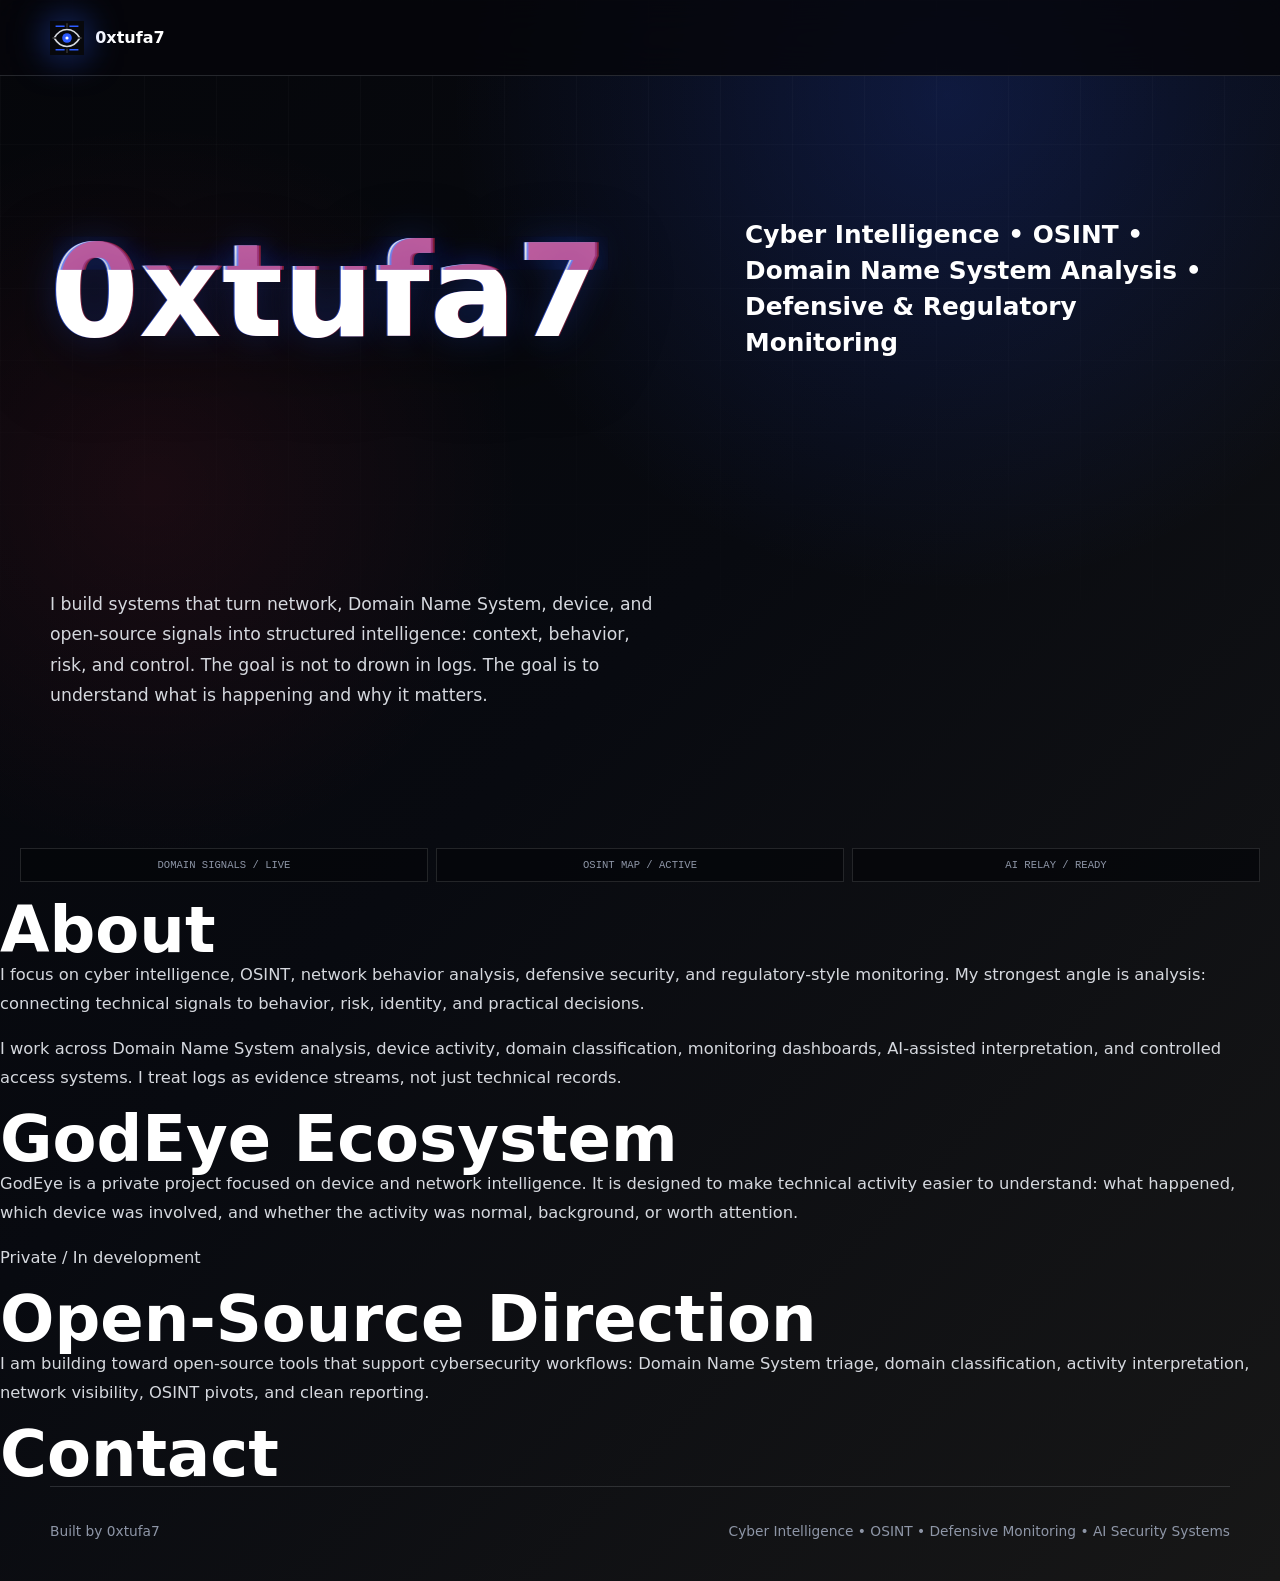
==== commit 692fb63d: "Update index.html" ====
--- a/index.html
+++ b/index.html
@@ -4,328 +4,141 @@
     <meta charset="UTF-8" />
     <meta name="viewport" content="width=device-width, initial-scale=1.0" />
     <title>0xtufa7 | Cyber Intelligence, OSINT & Network Security</title>
+
     <meta
       name="description"
       content="Personal website of 0xtufa7, focused on cyber intelligence, OSINT, defensive monitoring, network security analysis, regulatory cybersecurity, AI-assisted security systems, and creative editing."
     />
+
     <meta property="og:type" content="website" />
     <meta property="og:url" content="https://xtufa7.github.io" />
     <meta property="og:title" content="0xtufa7 | Cyber Intelligence, OSINT & Network Security" />
+
     <meta
       property="og:description"
       content="Cyber intelligence profile for 0xtufa7: OSINT, network security analysis, defensive monitoring, regulatory cybersecurity, AI security systems, and open-source security tooling."
     />
+
     <meta property="og:image" content="https://xtufa7.github.io/assets/og-image.svg" />
+
     <meta name="twitter:card" content="summary_large_image" />
     <meta name="twitter:title" content="0xtufa7 | Cyber Intelligence, OSINT & Network Security" />
+
     <meta
       name="twitter:description"
       content="Cyber intelligence profile for 0xtufa7: OSINT, network security analysis, defensive monitoring, regulatory cybersecurity, AI security systems, and open-source security tooling."
     />
+
     <meta name="theme-color" content="#07080c" />
+
     <link rel="icon" type="image/svg+xml" href="assets/site-icon.svg" />
     <link rel="preload" href="styles.css" as="style" />
     <link rel="stylesheet" href="styles.css" />
   </head>
+
   <body>
-    <a class="skip-link" href="#main" data-i18n="skip">Skip to content</a>
+    <a class="skip-link" href="#main">Skip to content</a>
 
-    <div class="noise-layer" aria-hidden="true"></div>
-    <div class="grid-layer" aria-hidden="true"></div>
-    <div class="beam-layer" aria-hidden="true"></div>
-
-    <header class="site-header" data-header>
-      <nav class="nav-shell" aria-label="Primary navigation">
-        <a class="brand-mark" href="#home" aria-label="0xtufa7 home">
-          <img src="assets/site-icon.svg" alt="" aria-hidden="true" />
+    <header class="site-header">
+      <nav class="nav-shell">
+        <a class="brand-mark" href="#home">
+          <img src="assets/site-icon.svg" alt="" />
           <span>0xtufa7</span>
         </a>
-
-        <button class="nav-toggle" type="button" aria-label="Toggle navigation" aria-expanded="false" data-nav-toggle>
-          <span></span>
-          <span></span>
-          <span></span>
-        </button>
-
-        <div class="nav-links" data-nav-links></div>
-
-        <button class="lang-toggle" type="button" data-lang-toggle aria-label="Switch language">
-          <span data-current-lang>EN</span>
-          <strong>AR</strong>
-        </button>
       </nav>
     </header>
 
     <main id="main">
-      <section class="hero section-block" id="home" data-section>
-        <div class="hero-content reveal immediate">
-          <div class="terminal-label">
-            <span class="pulse-dot"></span>
-            <span data-i18n="hero.eyebrow">identity layer / cyber intelligence builder</span>
-          </div>
 
-          <h1>0xtufa7</h1>
+      <!-- HERO -->
+      <section class="hero section-block" id="home">
 
-          <p class="hero-subtitle" data-i18n="hero.subtitle">
-            Cyber Intelligence • OSINT • Network Security Analysis • Defensive & Regulatory Monitoring
-          </p>
+        <h1>0xtufa7</h1>
 
-          <p class="hero-text" data-i18n="hero.text">
-            I build systems that turn raw network, DNS, device, and open-source signals into structured intelligence:
-            context, behavior, risk, and control. The goal is not to drown in logs. The goal is to understand what is
-            happening and why it matters.
-          </p>
+        <p class="hero-subtitle">
+          Cyber Intelligence • OSINT • Domain Name System Analysis • Defensive & Regulatory Monitoring
+        </p>
 
-          <div class="hero-actions" aria-label="Primary actions">
-            <a class="button button-primary" href="#godeye">
-              <span class="button-icon" data-icon="projects"></span>
-              <span data-i18n="buttons.projects">View Projects</span>
-            </a>
-            <a class="button" href="#osint">
-              <span class="button-icon" data-icon="radar"></span>
-              <span data-i18n="buttons.osint">OSINT Profile</span>
-            </a>
-            <a class="button" href="https://github.com/xtufa7" target="_blank" rel="noreferrer">
-              <span class="button-icon" data-icon="github"></span>
-              <span data-i18n="buttons.github">GitHub</span>
-            </a>
-            <a class="button" href="#contact">
-              <span class="button-icon" data-icon="mail"></span>
-              <span data-i18n="buttons.contact">Contact</span>
-            </a>
-          </div>
+        <p class="hero-text">
+          I build systems that turn network, Domain Name System, device, and open-source signals into structured intelligence:
+          context, behavior, risk, and control.
 
-          <div class="hero-intel-strip" data-intel-strip></div>
+          The goal is not to drown in logs. The goal is to understand what is happening and why it matters.
+        </p>
+
+        <div class="visual-readouts">
+          <span>DOMAIN SIGNALS / LIVE</span>
+          <span>OSINT MAP / ACTIVE</span>
+          <span>AI RELAY / READY</span>
         </div>
 
-        <div class="hero-visual reveal immediate" aria-label="Animated cyber intelligence radar">
-          <div class="visual-frame">
-            <canvas id="radarCanvas" width="560" height="560"></canvas>
-            <div class="eye-core" aria-hidden="true">
-              <div class="eye-outline"></div>
-              <div class="eye-pupil"></div>
-              <div class="eye-crosshair"></div>
-              <div class="scan-line"></div>
-            </div>
-            <div class="visual-readouts" aria-hidden="true">
-              <span data-i18n="readouts.dns">DNS SIG / LIVE</span>
-              <span data-i18n="readouts.osint">OSINT MAP / ACTIVE</span>
-              <span data-i18n="readouts.ai">AI RELAY / READY</span>
-            </div>
-          </div>
-        </div>
       </section>
 
-      <section class="section-block" id="about" data-section>
-        <div class="section-heading">
-          <span class="eyebrow" data-i18n="about.eyebrow">profile</span>
-          <h2 data-i18n="about.title">About 0xtufa7</h2>
+      <!-- ABOUT -->
+      <section>
+
+        <h2>About</h2>
+
+        <p>
+          I focus on cyber intelligence, OSINT, network behavior analysis, defensive security, and regulatory-style monitoring.
+          My strongest angle is analysis: connecting technical signals to behavior, risk, identity, and practical decisions.
+        </p>
+
+        <p>
+          I work across Domain Name System analysis, device activity, domain classification, monitoring dashboards,
+          AI-assisted interpretation, and controlled access systems. I treat logs as evidence streams, not just technical records.
+        </p>
+
+      </section>
+
+      <!-- GODEYE -->
+      <section>
+
+        <h2>GodEye Ecosystem</h2>
+
+        <p>
+          GodEye is a private project focused on device and network intelligence.
+
+          It is designed to make technical activity easier to understand: what happened, which device was involved,
+          and whether the activity was normal, background, or worth attention.
+        </p>
+
+        <p>Private / In development</p>
+
+      </section>
+
+      <!-- OPEN SOURCE -->
+      <section>
+
+        <h2>Open-Source Direction</h2>
+
+        <p>
+          I am building toward open-source tools that support cybersecurity workflows:
+          Domain Name System triage, domain classification, activity interpretation, network visibility, OSINT pivots, and clean reporting.
+        </p>
+
+      </section>
+
+      <!-- CONTACT -->
+      <section>
+
+        <h2>Contact</h2>
+
+        <div class="contact-icons">
+          <a href="https://github.com/xtufa7" target="_blank"></a>
+          <a href="https://x.com/yourprofile" target="_blank"></a>
+          <a href="https://instagram.com/yourprofile" target="_blank"></a>
+          <a href="mailto:your@email.com"></a>
         </div>
 
-        <div class="about-grid reveal">
-          <div class="copy-panel">
-            <p data-i18n="about.p1">
-              I focus on cyber intelligence, OSINT, network behavior analysis, defensive security, and regulatory-style
-              monitoring. My strongest angle is analysis: connecting technical signals to behavior, risk, identity, and
-              practical decisions.
-            </p>
-            <p data-i18n="about.p2">
-              I work across DNS visibility, device activity, domain classification, monitoring dashboards, AI-assisted
-              interpretation, and controlled access systems. I treat logs as evidence streams, not just technical records.
-            </p>
-            <p data-i18n="about.p3">
-              I also bring a visual editing background into the way I design interfaces. Cyber dashboards should be fast,
-              sharp, readable, and cinematic without becoming childish or fake.
-            </p>
-          </div>
-
-          <aside class="signal-panel" aria-label="Profile signals">
-            <div>
-              <span class="metric-value">OSINT</span>
-              <span class="metric-label" data-i18n="metrics.osint">open-source intelligence</span>
-            </div>
-            <div>
-              <span class="metric-value">DNS</span>
-              <span class="metric-label" data-i18n="metrics.dns">network behavior layer</span>
-            </div>
-            <div>
-              <span class="metric-value">AI</span>
-              <span class="metric-label" data-i18n="metrics.ai">analysis accelerator</span>
-            </div>
-            <div>
-              <span class="metric-value">4Y</span>
-              <span class="metric-label" data-i18n="metrics.edit">motion editing experience</span>
-            </div>
-          </aside>
-        </div>
       </section>
 
-      <section class="section-block" id="osint" data-section>
-        <div class="section-heading">
-          <span class="eyebrow" data-i18n="osint.eyebrow">intelligence discipline</span>
-          <h2 data-i18n="osint.title">OSINT & Network Intelligence</h2>
-        </div>
-
-        <div class="card-grid reveal" data-osint></div>
-      </section>
-
-      <section class="section-block" id="security" data-section>
-        <div class="section-heading">
-          <span class="eyebrow" data-i18n="security.eyebrow">security posture</span>
-          <h2 data-i18n="security.title">Analytical Security, Defensive Control</h2>
-        </div>
-
-        <div class="security-layout reveal">
-          <article class="copy-panel accent-panel">
-            <h3 data-i18n="security.cardTitle">Balanced Security Thinking</h3>
-            <p data-i18n="security.p1">
-              I use adversarial security thinking as a validation method: review exposure, test assumptions, and convert
-              findings into stronger monitoring, filtering, and control.
-            </p>
-            <p data-i18n="security.p2">
-              The core focus remains defensive and regulatory: visibility, policy-aware filtering, risk explanation,
-              network behavior baselines, and systems that make suspicious activity easier to understand.
-            </p>
-          </article>
-
-          <div class="ops-grid" data-security></div>
-        </div>
-      </section>
-
-      <section class="section-block flagship" id="godeye" data-section>
-        <div class="section-heading">
-          <span class="eyebrow" data-i18n="godeye.eyebrow">flagship project</span>
-          <h2>GodEye Ecosystem</h2>
-        </div>
-
-        <div class="project-layout reveal">
-          <article class="project-card">
-            <div class="project-card-top">
-              <span class="status-badge warning" data-i18n="godeye.status">Private / In development</span>
-              <span class="status-badge" data-i18n="godeye.role">Founder & Builder</span>
-              <span class="status-badge" data-i18n="godeye.category">Cyber Intelligence / DNS Monitoring / AI Security</span>
-            </div>
-
-            <h3 data-i18n="godeye.title">GodEye Ecosystem</h3>
-            <p data-i18n="godeye.description">
-              GodEye is a private project focused on DNS and device intelligence. It is built around NextDNS logs and
-              designed to make them easier to understand: what happened, which device was involved, and whether the
-              activity was normal, background, or worth attention.
-            </p>
-            <p class="muted-note" data-i18n="godeye.note">
-              Private / In development. Public documentation and repository access will be published when the system is
-              ready.
-            </p>
-          </article>
-
-          <div class="feature-matrix" data-godeye-features></div>
-        </div>
-      </section>
-
-      <section class="section-block" id="future" data-section>
-        <div class="section-heading">
-          <span class="eyebrow" data-i18n="future.eyebrow">future build</span>
-          <h2 data-i18n="future.title">Full Mobile Oversight System</h2>
-        </div>
-
-        <div class="future-panel reveal">
-          <div>
-            <h3 data-i18n="future.cardTitle">Privacy-aware mobile supervision and security monitoring</h3>
-            <p data-i18n="future.description">
-              A future system concept for complete mobile visibility: device activity signals, network behavior, content
-              risk indicators, profile-based controls, alerting, and clean reporting. The direction is serious,
-              security-focused, and designed around responsible monitoring.
-            </p>
-          </div>
-          <div class="future-points" data-future></div>
-        </div>
-      </section>
-
-      <section class="section-block" id="creative" data-section>
-        <div class="section-heading">
-          <span class="eyebrow" data-i18n="creative.eyebrow">visual craft</span>
-          <h2 data-i18n="creative.title">Motion Editing Background</h2>
-        </div>
-
-        <div class="creative-grid reveal" data-creative></div>
-      </section>
-
-      <section class="section-block" id="opensource" data-section>
-        <div class="section-heading">
-          <span class="eyebrow" data-i18n="opensource.eyebrow">builder direction</span>
-          <h2 data-i18n="opensource.title">Open-Source Security Tools</h2>
-        </div>
-
-        <div class="presence-panel reveal">
-          <div>
-            <span class="eyebrow" data-i18n="opensource.label">public utility mindset</span>
-            <h3 data-i18n="opensource.cardTitle">Tools that help analysts move faster</h3>
-            <p data-i18n="opensource.description">
-              I am building toward open-source tools that support cybersecurity workflows: DNS triage, domain
-              classification, log interpretation, network visibility, OSINT pivots, and clean reporting.
-            </p>
-          </div>
-          <div class="presence-actions">
-            <a class="button button-primary" href="https://github.com/xtufa7" target="_blank" rel="noreferrer">
-              <span class="button-icon" data-icon="github"></span>
-              <span data-i18n="buttons.githubProfile">GitHub Profile</span>
-            </a>
-          </div>
-        </div>
-      </section>
-
-      <section class="section-block" id="stack" data-section>
-        <div class="section-heading">
-          <span class="eyebrow" data-i18n="stack.eyebrow">technical surface</span>
-          <h2 data-i18n="stack.title">Technical Stack</h2>
-        </div>
-
-        <div class="stack-grid reveal" data-stack></div>
-      </section>
-
-      <section class="section-block philosophy" id="philosophy" data-section>
-        <div class="section-heading">
-          <span class="eyebrow" data-i18n="philosophy.eyebrow">operating model</span>
-          <h2 data-i18n="philosophy.title">How I Think</h2>
-        </div>
-
-        <div class="philosophy-grid reveal">
-          <div class="copy-panel">
-            <p data-i18n="philosophy.text">
-              Logs alone are not intelligence. Intelligence begins when raw events are connected to context, timing,
-              identity, behavior, and risk. The best systems do more than show data: they explain what changed, why it
-              matters, and what should be watched next.
-            </p>
-          </div>
-
-          <div class="approach-list" data-approach></div>
-        </div>
-      </section>
-
-      <section class="section-block" id="roadmap" data-section>
-        <div class="section-heading">
-          <span class="eyebrow" data-i18n="roadmap.eyebrow">project trajectory</span>
-          <h2 data-i18n="roadmap.title">Roadmap</h2>
-        </div>
-
-        <div class="timeline reveal" data-roadmap></div>
-      </section>
-
-      <section class="section-block" id="contact" data-section>
-        <div class="section-heading">
-          <span class="eyebrow" data-i18n="contact.eyebrow">contact surface</span>
-          <h2 data-i18n="contact.title">Contact</h2>
-        </div>
-
-        <div class="contact-grid reveal" data-contact></div>
-      </section>
     </main>
 
     <footer class="site-footer">
-      <p data-i18n="footer.built">Built by 0xtufa7</p>
-      <p data-i18n="footer.tagline">Cyber Intelligence • OSINT • Defensive Monitoring • AI Security Systems</p>
+      <p>Built by 0xtufa7</p>
+      <p>Cyber Intelligence • OSINT • Defensive Monitoring • AI Security Systems</p>
     </footer>
 
-    <script src="script.js" defer></script>
   </body>
 </html>
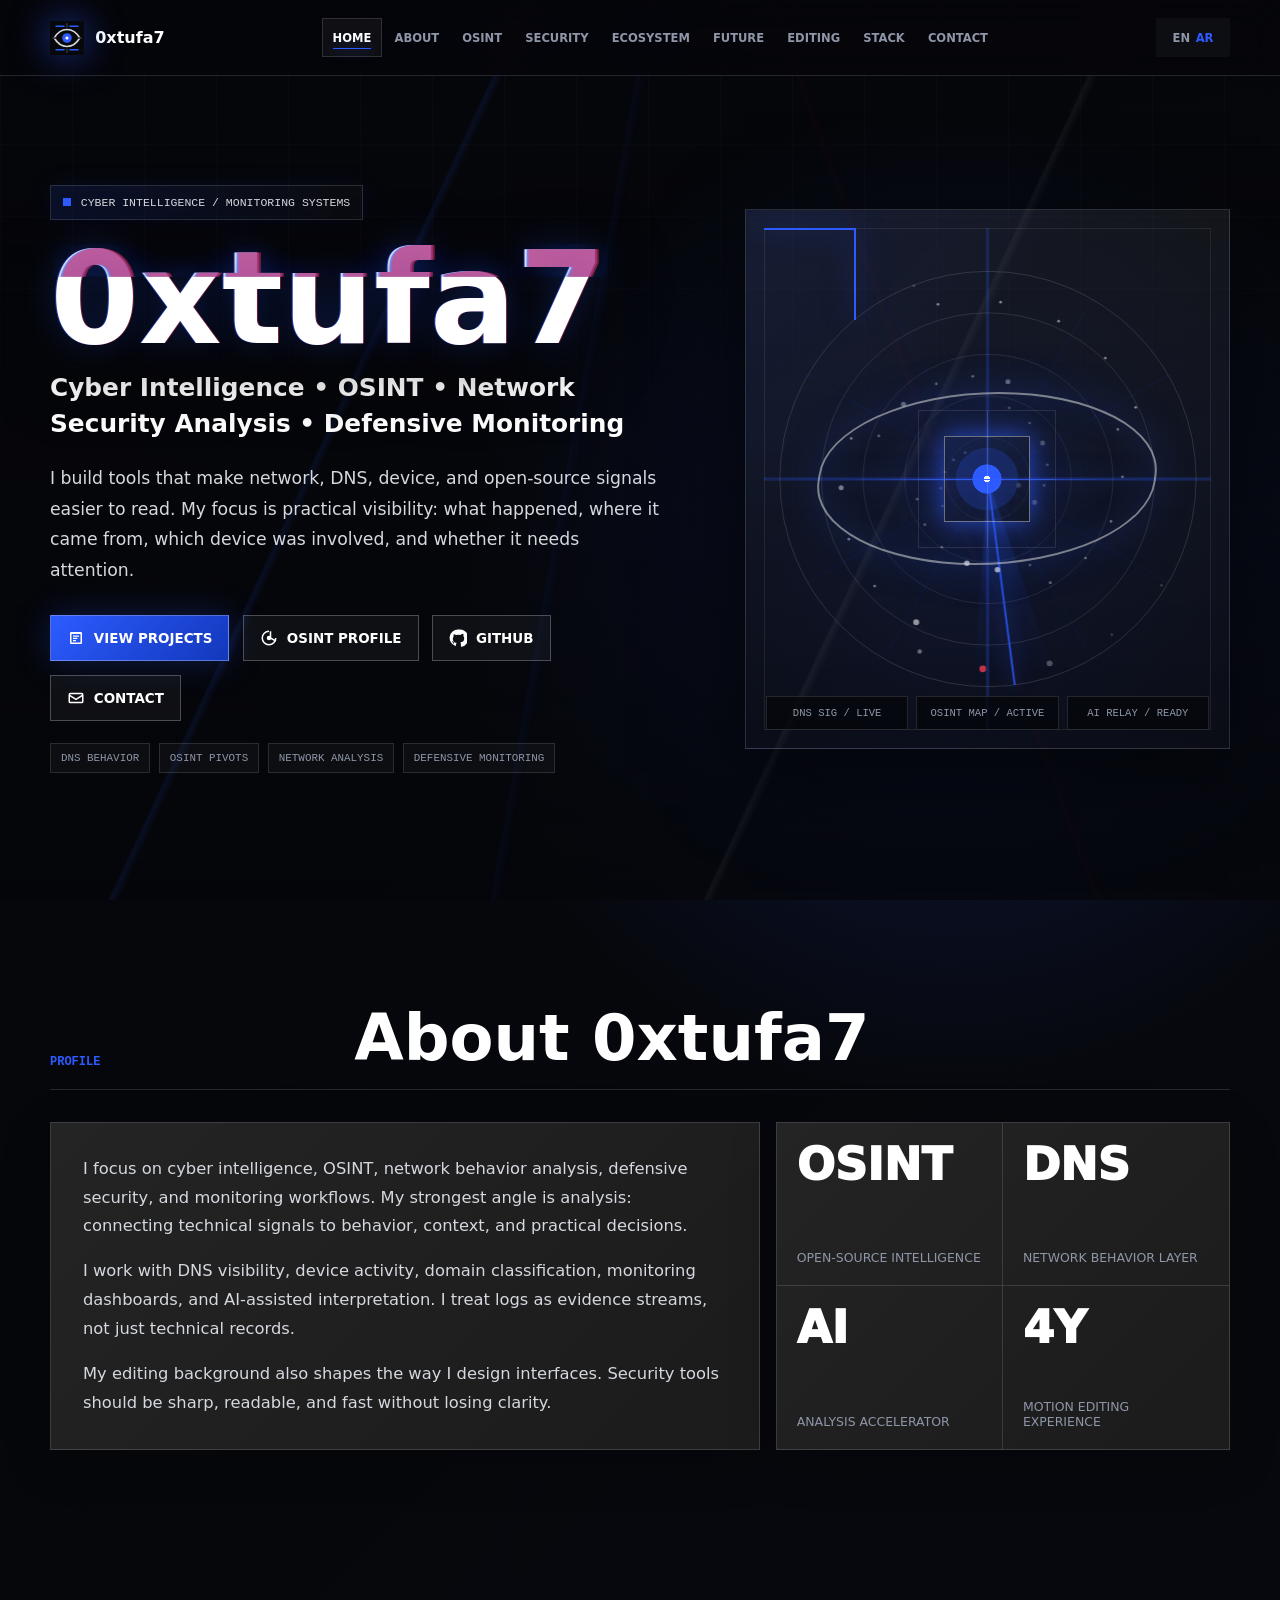
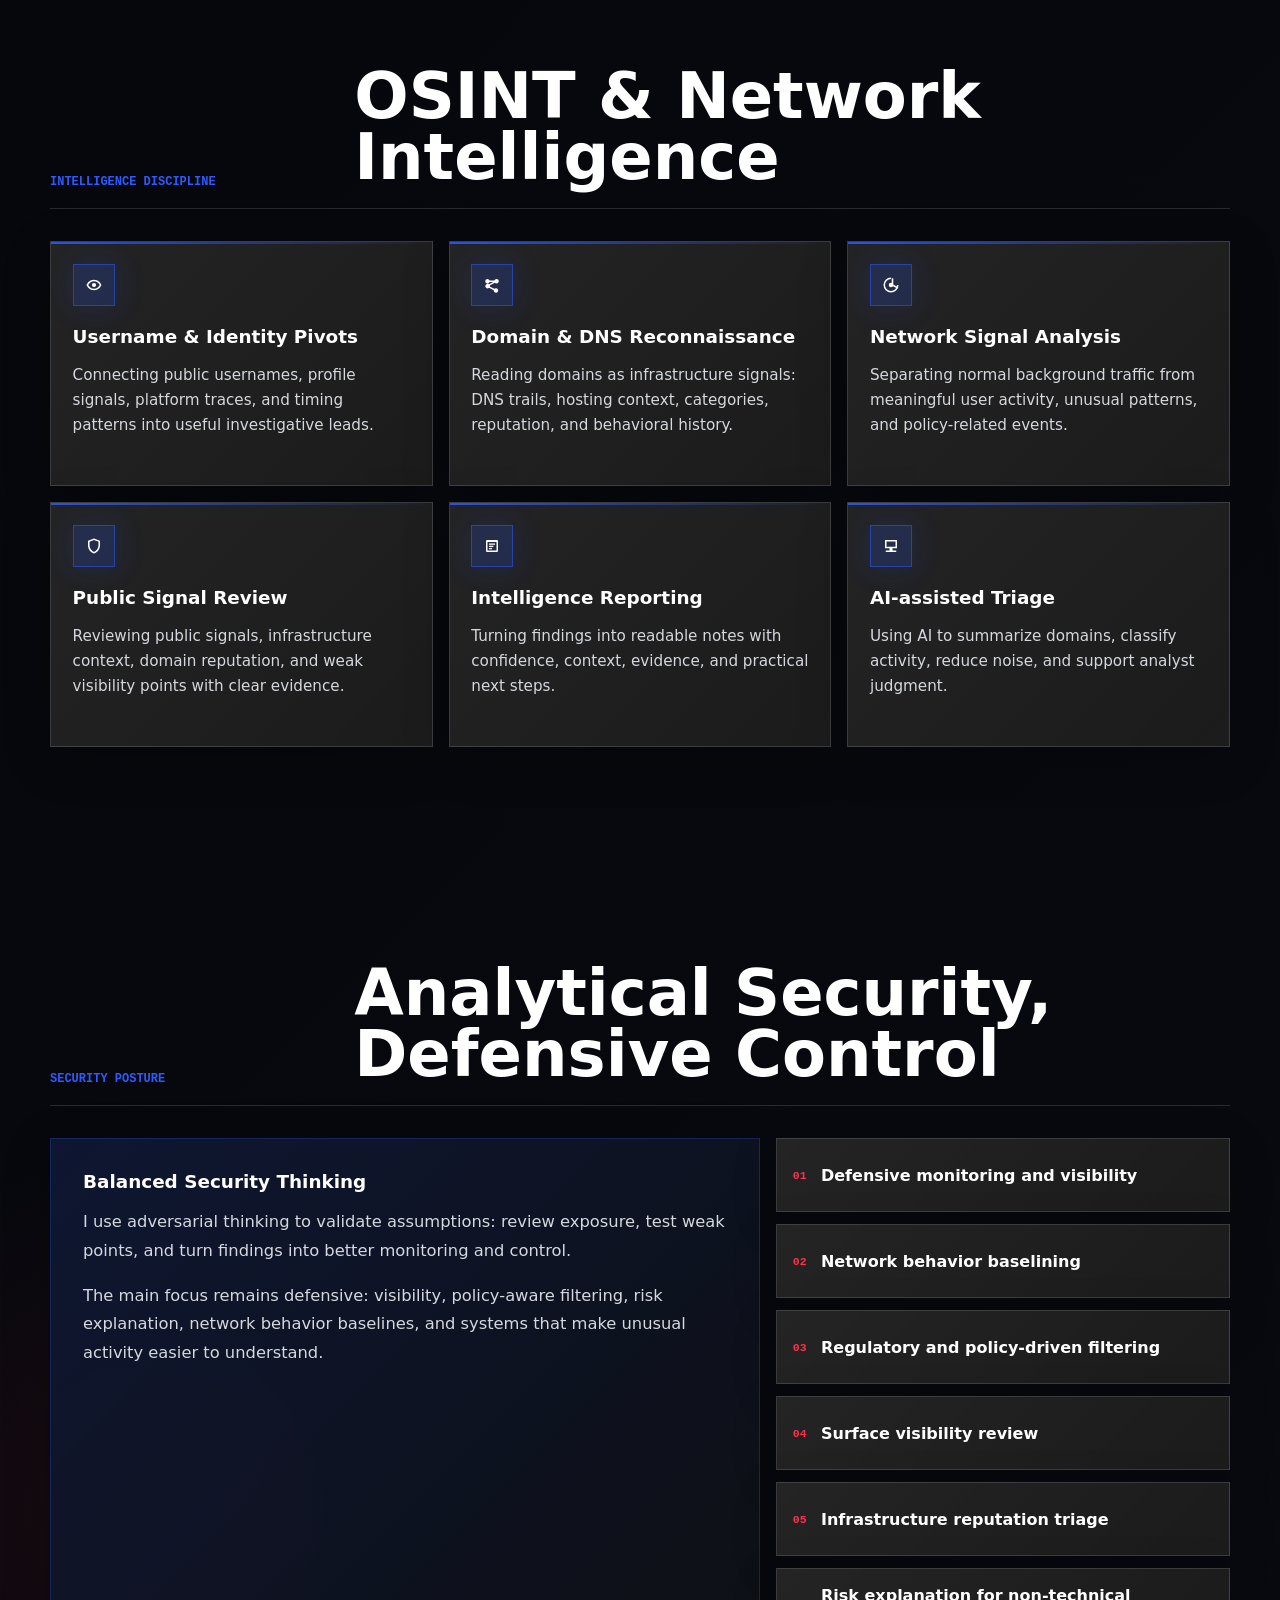
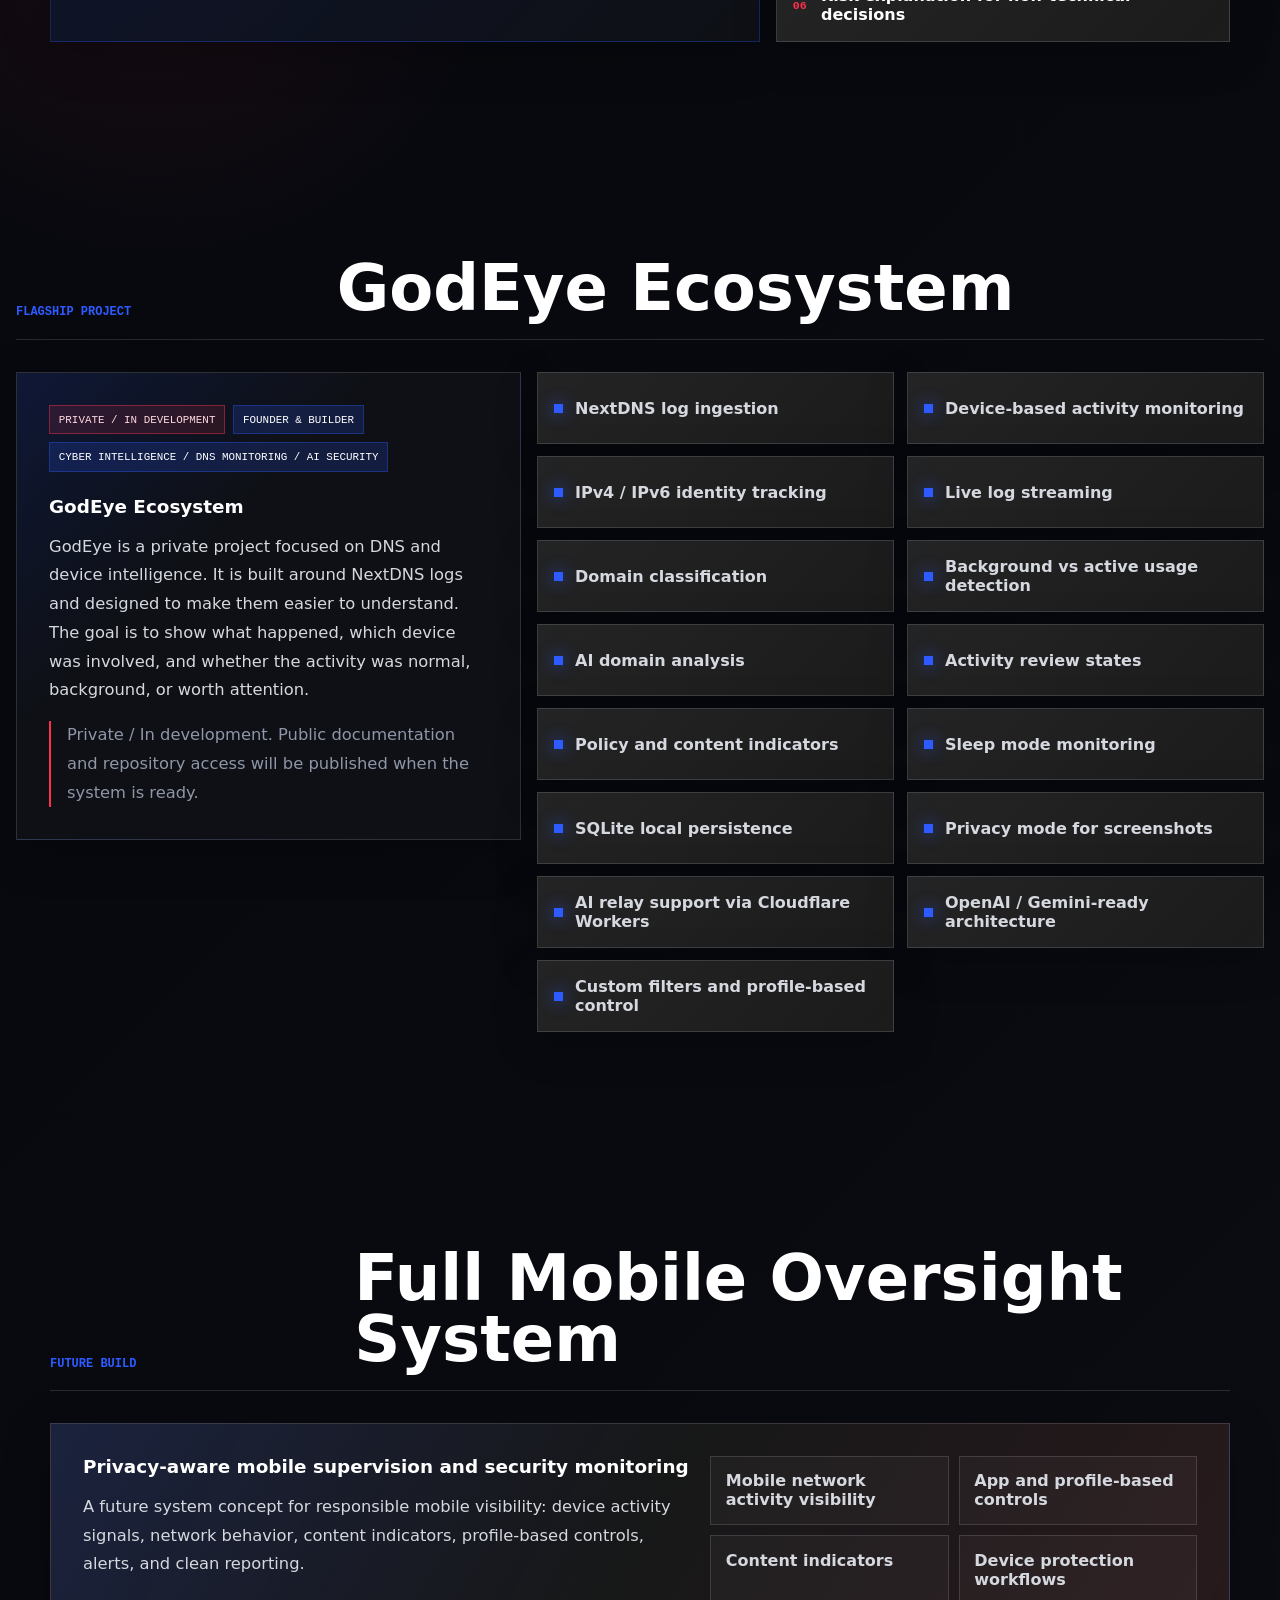
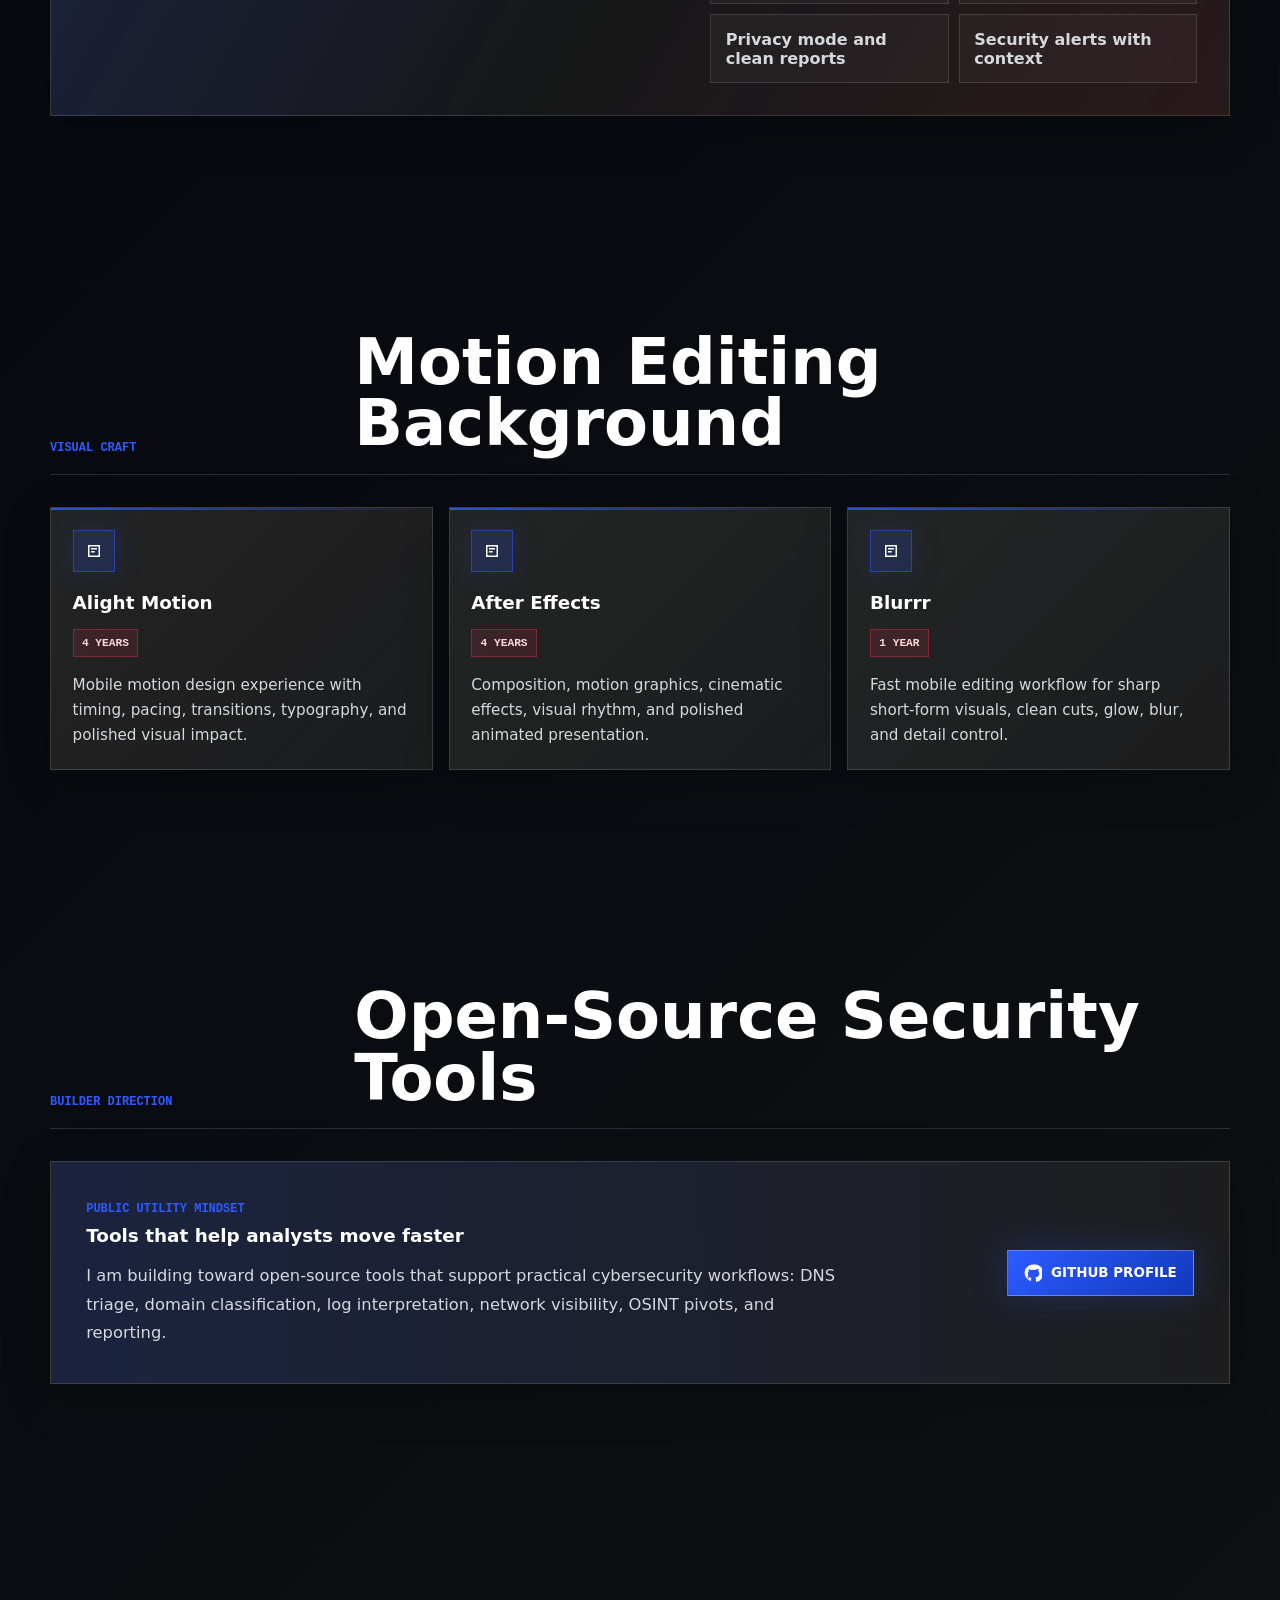
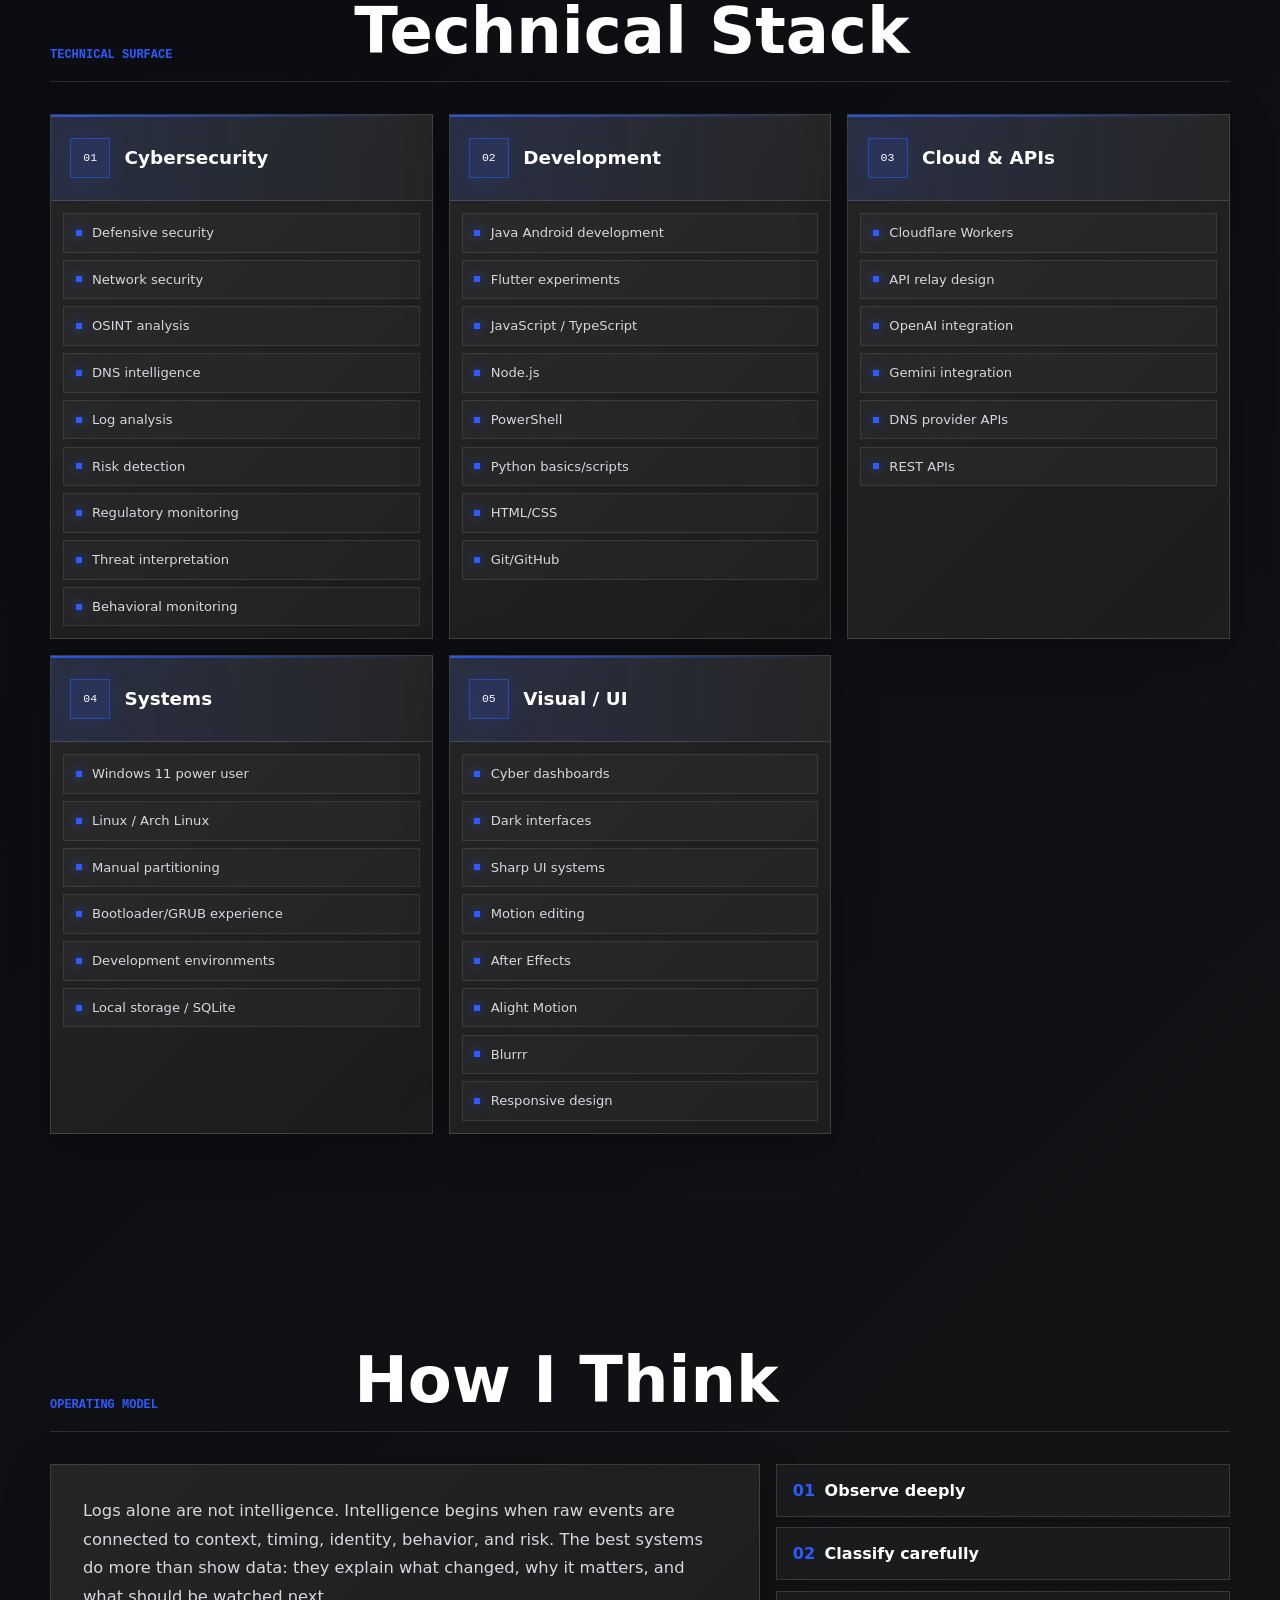
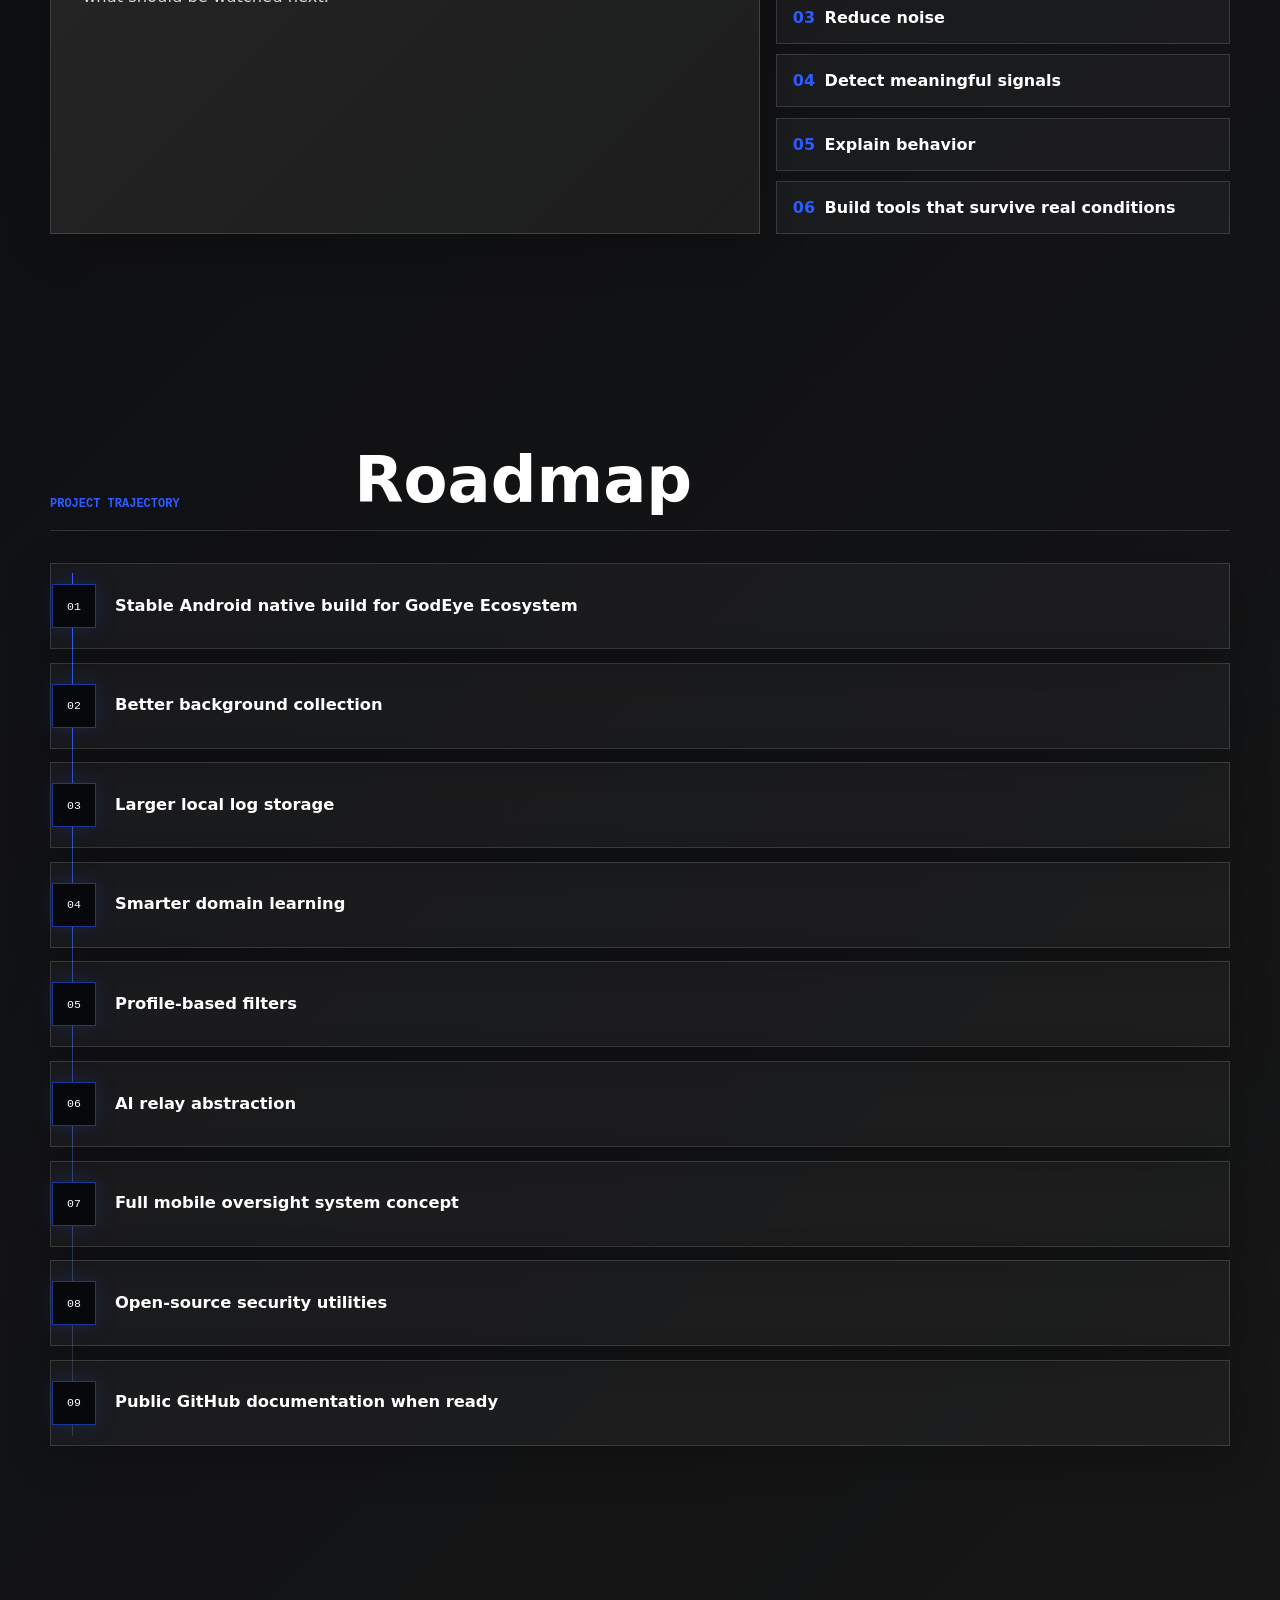
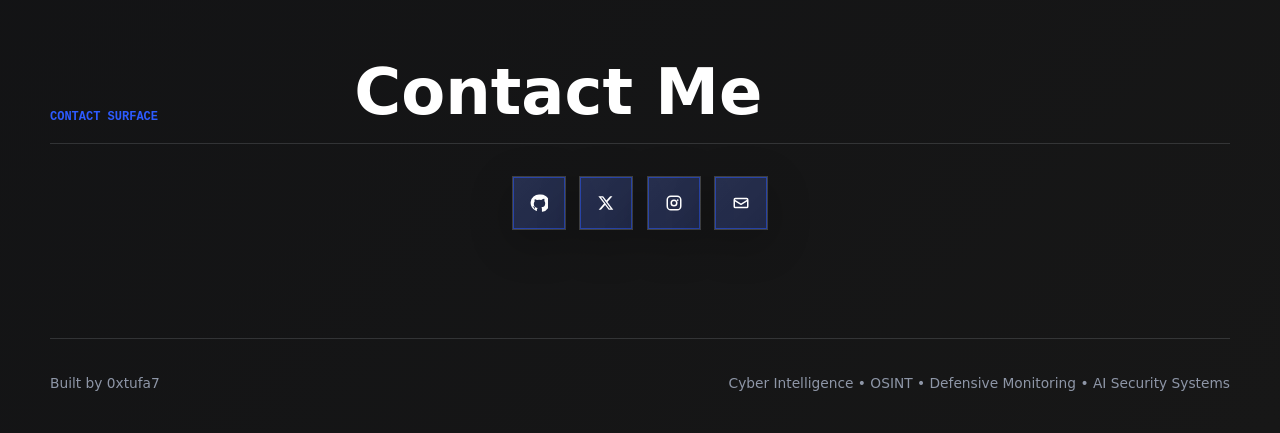
==== commit 0aa7c2ad: "Update index.html" ====
--- a/index.html
+++ b/index.html
@@ -4,141 +4,328 @@
     <meta charset="UTF-8" />
     <meta name="viewport" content="width=device-width, initial-scale=1.0" />
     <title>0xtufa7 | Cyber Intelligence, OSINT & Network Security</title>
-
     <meta
       name="description"
       content="Personal website of 0xtufa7, focused on cyber intelligence, OSINT, defensive monitoring, network security analysis, regulatory cybersecurity, AI-assisted security systems, and creative editing."
     />
-
     <meta property="og:type" content="website" />
     <meta property="og:url" content="https://xtufa7.github.io" />
     <meta property="og:title" content="0xtufa7 | Cyber Intelligence, OSINT & Network Security" />
-
     <meta
       property="og:description"
       content="Cyber intelligence profile for 0xtufa7: OSINT, network security analysis, defensive monitoring, regulatory cybersecurity, AI security systems, and open-source security tooling."
     />
-
     <meta property="og:image" content="https://xtufa7.github.io/assets/og-image.svg" />
-
     <meta name="twitter:card" content="summary_large_image" />
     <meta name="twitter:title" content="0xtufa7 | Cyber Intelligence, OSINT & Network Security" />
-
     <meta
       name="twitter:description"
       content="Cyber intelligence profile for 0xtufa7: OSINT, network security analysis, defensive monitoring, regulatory cybersecurity, AI security systems, and open-source security tooling."
     />
-
     <meta name="theme-color" content="#07080c" />
-
     <link rel="icon" type="image/svg+xml" href="assets/site-icon.svg" />
     <link rel="preload" href="styles.css" as="style" />
     <link rel="stylesheet" href="styles.css" />
   </head>
-
   <body>
-    <a class="skip-link" href="#main">Skip to content</a>
-
-    <header class="site-header">
-      <nav class="nav-shell">
-        <a class="brand-mark" href="#home">
-          <img src="assets/site-icon.svg" alt="" />
+    <a class="skip-link" href="#main" data-i18n="skip">Skip to content</a>
+
+    <div class="noise-layer" aria-hidden="true"></div>
+    <div class="grid-layer" aria-hidden="true"></div>
+    <div class="beam-layer" aria-hidden="true"></div>
+
+    <header class="site-header" data-header>
+      <nav class="nav-shell" aria-label="Primary navigation">
+        <a class="brand-mark" href="#home" aria-label="0xtufa7 home">
+          <img src="assets/site-icon.svg" alt="" aria-hidden="true" />
           <span>0xtufa7</span>
         </a>
+
+        <button class="nav-toggle" type="button" aria-label="Toggle navigation" aria-expanded="false" data-nav-toggle>
+          <span></span>
+          <span></span>
+          <span></span>
+        </button>
+
+        <div class="nav-links" data-nav-links></div>
+
+        <button class="lang-toggle" type="button" data-lang-toggle aria-label="Switch language">
+          <span data-current-lang>EN</span>
+          <strong>AR</strong>
+        </button>
       </nav>
     </header>
 
     <main id="main">
-
-      <!-- HERO -->
-      <section class="hero section-block" id="home">
-
-        <h1>0xtufa7</h1>
-
-        <p class="hero-subtitle">
-          Cyber Intelligence • OSINT • Domain Name System Analysis • Defensive & Regulatory Monitoring
-        </p>
-
-        <p class="hero-text">
-          I build systems that turn network, Domain Name System, device, and open-source signals into structured intelligence:
-          context, behavior, risk, and control.
-
-          The goal is not to drown in logs. The goal is to understand what is happening and why it matters.
-        </p>
-
-        <div class="visual-readouts">
-          <span>DOMAIN SIGNALS / LIVE</span>
-          <span>OSINT MAP / ACTIVE</span>
-          <span>AI RELAY / READY</span>
-        </div>
-
-      </section>
-
-      <!-- ABOUT -->
-      <section>
-
-        <h2>About</h2>
-
-        <p>
-          I focus on cyber intelligence, OSINT, network behavior analysis, defensive security, and regulatory-style monitoring.
-          My strongest angle is analysis: connecting technical signals to behavior, risk, identity, and practical decisions.
-        </p>
-
-        <p>
-          I work across Domain Name System analysis, device activity, domain classification, monitoring dashboards,
-          AI-assisted interpretation, and controlled access systems. I treat logs as evidence streams, not just technical records.
-        </p>
-
-      </section>
-
-      <!-- GODEYE -->
-      <section>
-
-        <h2>GodEye Ecosystem</h2>
-
-        <p>
-          GodEye is a private project focused on device and network intelligence.
-
-          It is designed to make technical activity easier to understand: what happened, which device was involved,
-          and whether the activity was normal, background, or worth attention.
-        </p>
-
-        <p>Private / In development</p>
-
-      </section>
-
-      <!-- OPEN SOURCE -->
-      <section>
-
-        <h2>Open-Source Direction</h2>
-
-        <p>
-          I am building toward open-source tools that support cybersecurity workflows:
-          Domain Name System triage, domain classification, activity interpretation, network visibility, OSINT pivots, and clean reporting.
-        </p>
-
-      </section>
-
-      <!-- CONTACT -->
-      <section>
-
-        <h2>Contact</h2>
-
-        <div class="contact-icons">
-          <a href="https://github.com/xtufa7" target="_blank"></a>
-          <a href="https://x.com/yourprofile" target="_blank"></a>
-          <a href="https://instagram.com/yourprofile" target="_blank"></a>
-          <a href="mailto:your@email.com"></a>
-        </div>
-
-      </section>
-
+      <section class="hero section-block" id="home" data-section>
+        <div class="hero-content reveal immediate">
+          <div class="terminal-label">
+            <span class="pulse-dot"></span>
+            <span data-i18n="hero.eyebrow">identity layer / cyber intelligence builder</span>
+          </div>
+
+          <h1>0xtufa7</h1>
+
+          <p class="hero-subtitle" data-i18n="hero.subtitle">
+            Cyber Intelligence • OSINT • Network Security Analysis • Defensive & Regulatory Monitoring
+          </p>
+
+          <p class="hero-text" data-i18n="hero.text">
+            I build systems that turn raw network, DNS, device, and open-source signals into structured intelligence:
+            context, behavior, risk, and control. The goal is not to drown in logs. The goal is to understand what is
+            happening and why it matters.
+          </p>
+
+          <div class="hero-actions" aria-label="Primary actions">
+            <a class="button button-primary" href="#godeye">
+              <span class="button-icon" data-icon="projects"></span>
+              <span data-i18n="buttons.projects">View Projects</span>
+            </a>
+            <a class="button" href="#osint">
+              <span class="button-icon" data-icon="radar"></span>
+              <span data-i18n="buttons.osint">OSINT Profile</span>
+            </a>
+            <a class="button" href="https://github.com/xtufa7" target="_blank" rel="noreferrer">
+              <span class="button-icon" data-icon="github"></span>
+              <span data-i18n="buttons.github">GitHub</span>
+            </a>
+            <a class="button" href="#contact">
+              <span class="button-icon" data-icon="mail"></span>
+              <span data-i18n="buttons.contact">Contact</span>
+            </a>
+          </div>
+
+          <div class="hero-intel-strip" data-intel-strip></div>
+        </div>
+
+        <div class="hero-visual reveal immediate" aria-label="Animated cyber intelligence radar">
+          <div class="visual-frame">
+            <canvas id="radarCanvas" width="560" height="560"></canvas>
+            <div class="eye-core" aria-hidden="true">
+              <div class="eye-outline"></div>
+              <div class="eye-pupil"></div>
+              <div class="eye-crosshair"></div>
+              <div class="scan-line"></div>
+            </div>
+            <div class="visual-readouts" aria-hidden="true">
+              <span data-i18n="readouts.dns">DNS SIG / LIVE</span>
+              <span data-i18n="readouts.osint">OSINT MAP / ACTIVE</span>
+              <span data-i18n="readouts.ai">AI RELAY / READY</span>
+            </div>
+          </div>
+        </div>
+      </section>
+
+      <section class="section-block" id="about" data-section>
+        <div class="section-heading">
+          <span class="eyebrow" data-i18n="about.eyebrow">profile</span>
+          <h2 data-i18n="about.title">About 0xtufa7</h2>
+        </div>
+
+        <div class="about-grid reveal">
+          <div class="copy-panel">
+            <p data-i18n="about.p1">
+              I focus on cyber intelligence, OSINT, network behavior analysis, defensive security, and regulatory-style
+              monitoring. My strongest angle is analysis: connecting technical signals to behavior, risk, identity, and
+              practical decisions.
+            </p>
+            <p data-i18n="about.p2">
+              I work across DNS visibility, device activity, domain classification, monitoring dashboards, AI-assisted
+              interpretation, and controlled access systems. I treat logs as evidence streams, not just technical records.
+            </p>
+            <p data-i18n="about.p3">
+              I also bring a visual editing background into the way I design interfaces. Cyber dashboards should be fast,
+              sharp, readable, and cinematic without becoming childish or fake.
+            </p>
+          </div>
+
+          <aside class="signal-panel" aria-label="Profile signals">
+            <div>
+              <span class="metric-value">OSINT</span>
+              <span class="metric-label" data-i18n="metrics.osint">open-source intelligence</span>
+            </div>
+            <div>
+              <span class="metric-value">DNS</span>
+              <span class="metric-label" data-i18n="metrics.dns">network behavior layer</span>
+            </div>
+            <div>
+              <span class="metric-value">AI</span>
+              <span class="metric-label" data-i18n="metrics.ai">analysis accelerator</span>
+            </div>
+            <div>
+              <span class="metric-value">4Y</span>
+              <span class="metric-label" data-i18n="metrics.edit">motion editing experience</span>
+            </div>
+          </aside>
+        </div>
+      </section>
+
+      <section class="section-block" id="osint" data-section>
+        <div class="section-heading">
+          <span class="eyebrow" data-i18n="osint.eyebrow">intelligence discipline</span>
+          <h2 data-i18n="osint.title">OSINT & Network Intelligence</h2>
+        </div>
+
+        <div class="card-grid reveal" data-osint></div>
+      </section>
+
+      <section class="section-block" id="security" data-section>
+        <div class="section-heading">
+          <span class="eyebrow" data-i18n="security.eyebrow">security posture</span>
+          <h2 data-i18n="security.title">Analytical Security, Defensive Control</h2>
+        </div>
+
+        <div class="security-layout reveal">
+          <article class="copy-panel accent-panel">
+            <h3 data-i18n="security.cardTitle">Balanced Security Thinking</h3>
+            <p data-i18n="security.p1">
+              I use adversarial security thinking as a validation method: review exposure, test assumptions, and convert
+              findings into stronger monitoring, filtering, and control.
+            </p>
+            <p data-i18n="security.p2">
+              The core focus remains defensive and regulatory: visibility, policy-aware filtering, risk explanation,
+              network behavior baselines, and systems that make suspicious activity easier to understand.
+            </p>
+          </article>
+
+          <div class="ops-grid" data-security></div>
+        </div>
+      </section>
+
+      <section class="section-block flagship" id="godeye" data-section>
+        <div class="section-heading">
+          <span class="eyebrow" data-i18n="godeye.eyebrow">flagship project</span>
+          <h2>GodEye Ecosystem</h2>
+        </div>
+
+        <div class="project-layout reveal">
+          <article class="project-card">
+            <div class="project-card-top">
+              <span class="status-badge warning" data-i18n="godeye.status">Private / In development</span>
+              <span class="status-badge" data-i18n="godeye.role">Founder & Builder</span>
+              <span class="status-badge" data-i18n="godeye.category">Cyber Intelligence / DNS Monitoring / AI Security</span>
+            </div>
+
+            <h3 data-i18n="godeye.title">GodEye Ecosystem</h3>
+            <p data-i18n="godeye.description">
+              GodEye is a private project focused on DNS and device intelligence. It is built around NextDNS logs and
+              designed to make them easier to understand: what happened, which device was involved, and whether the
+              activity was normal, background, or worth attention.
+            </p>
+            <p class="muted-note" data-i18n="godeye.note">
+              Private / In development. Public documentation and repository access will be published when the system is
+              ready.
+            </p>
+          </article>
+
+          <div class="feature-matrix" data-godeye-features></div>
+        </div>
+      </section>
+
+      <section class="section-block" id="future" data-section>
+        <div class="section-heading">
+          <span class="eyebrow" data-i18n="future.eyebrow">future build</span>
+          <h2 data-i18n="future.title">Full Mobile Oversight System</h2>
+        </div>
+
+        <div class="future-panel reveal">
+          <div>
+            <h3 data-i18n="future.cardTitle">Privacy-aware mobile supervision and security monitoring</h3>
+            <p data-i18n="future.description">
+              A future system concept for complete mobile visibility: device activity signals, network behavior, content
+              risk indicators, profile-based controls, alerting, and clean reporting. The direction is serious,
+              security-focused, and designed around responsible monitoring.
+            </p>
+          </div>
+          <div class="future-points" data-future></div>
+        </div>
+      </section>
+
+      <section class="section-block" id="creative" data-section>
+        <div class="section-heading">
+          <span class="eyebrow" data-i18n="creative.eyebrow">visual craft</span>
+          <h2 data-i18n="creative.title">Motion Editing Background</h2>
+        </div>
+
+        <div class="creative-grid reveal" data-creative></div>
+      </section>
+
+      <section class="section-block" id="opensource" data-section>
+        <div class="section-heading">
+          <span class="eyebrow" data-i18n="opensource.eyebrow">builder direction</span>
+          <h2 data-i18n="opensource.title">Open-Source Security Tools</h2>
+        </div>
+
+        <div class="presence-panel reveal">
+          <div>
+            <span class="eyebrow" data-i18n="opensource.label">public utility mindset</span>
+            <h3 data-i18n="opensource.cardTitle">Tools that help analysts move faster</h3>
+            <p data-i18n="opensource.description">
+              I am building toward open-source tools that support cybersecurity workflows: DNS triage, domain
+              classification, log interpretation, network visibility, OSINT pivots, and clean reporting.
+            </p>
+          </div>
+          <div class="presence-actions">
+            <a class="button button-primary" href="https://github.com/xtufa7" target="_blank" rel="noreferrer">
+              <span class="button-icon" data-icon="github"></span>
+              <span data-i18n="buttons.githubProfile">GitHub Profile</span>
+            </a>
+          </div>
+        </div>
+      </section>
+
+      <section class="section-block" id="stack" data-section>
+        <div class="section-heading">
+          <span class="eyebrow" data-i18n="stack.eyebrow">technical surface</span>
+          <h2 data-i18n="stack.title">Technical Stack</h2>
+        </div>
+
+        <div class="stack-grid reveal" data-stack></div>
+      </section>
+
+      <section class="section-block philosophy" id="philosophy" data-section>
+        <div class="section-heading">
+          <span class="eyebrow" data-i18n="philosophy.eyebrow">operating model</span>
+          <h2 data-i18n="philosophy.title">How I Think</h2>
+        </div>
+
+        <div class="philosophy-grid reveal">
+          <div class="copy-panel">
+            <p data-i18n="philosophy.text">
+              Logs alone are not intelligence. Intelligence begins when raw events are connected to context, timing,
+              identity, behavior, and risk. The best systems do more than show data: they explain what changed, why it
+              matters, and what should be watched next.
+            </p>
+          </div>
+
+          <div class="approach-list" data-approach></div>
+        </div>
+      </section>
+
+      <section class="section-block" id="roadmap" data-section>
+        <div class="section-heading">
+          <span class="eyebrow" data-i18n="roadmap.eyebrow">project trajectory</span>
+          <h2 data-i18n="roadmap.title">Roadmap</h2>
+        </div>
+
+        <div class="timeline reveal" data-roadmap></div>
+      </section>
+
+      <section class="section-block" id="contact" data-section>
+        <div class="section-heading">
+          <span class="eyebrow" data-i18n="contact.eyebrow">contact surface</span>
+          <h2 data-i18n="contact.title">Contact</h2>
+        </div>
+
+        <div class="contact-grid reveal" data-contact></div>
+      </section>
     </main>
 
     <footer class="site-footer">
-      <p>Built by 0xtufa7</p>
-      <p>Cyber Intelligence • OSINT • Defensive Monitoring • AI Security Systems</p>
+      <p data-i18n="footer.built">Built by 0xtufa7</p>
+      <p data-i18n="footer.tagline">Cyber Intelligence • OSINT • Defensive Monitoring • AI Security Systems</p>
     </footer>
 
+    <script src="script.js" defer></script>
   </body>
 </html>
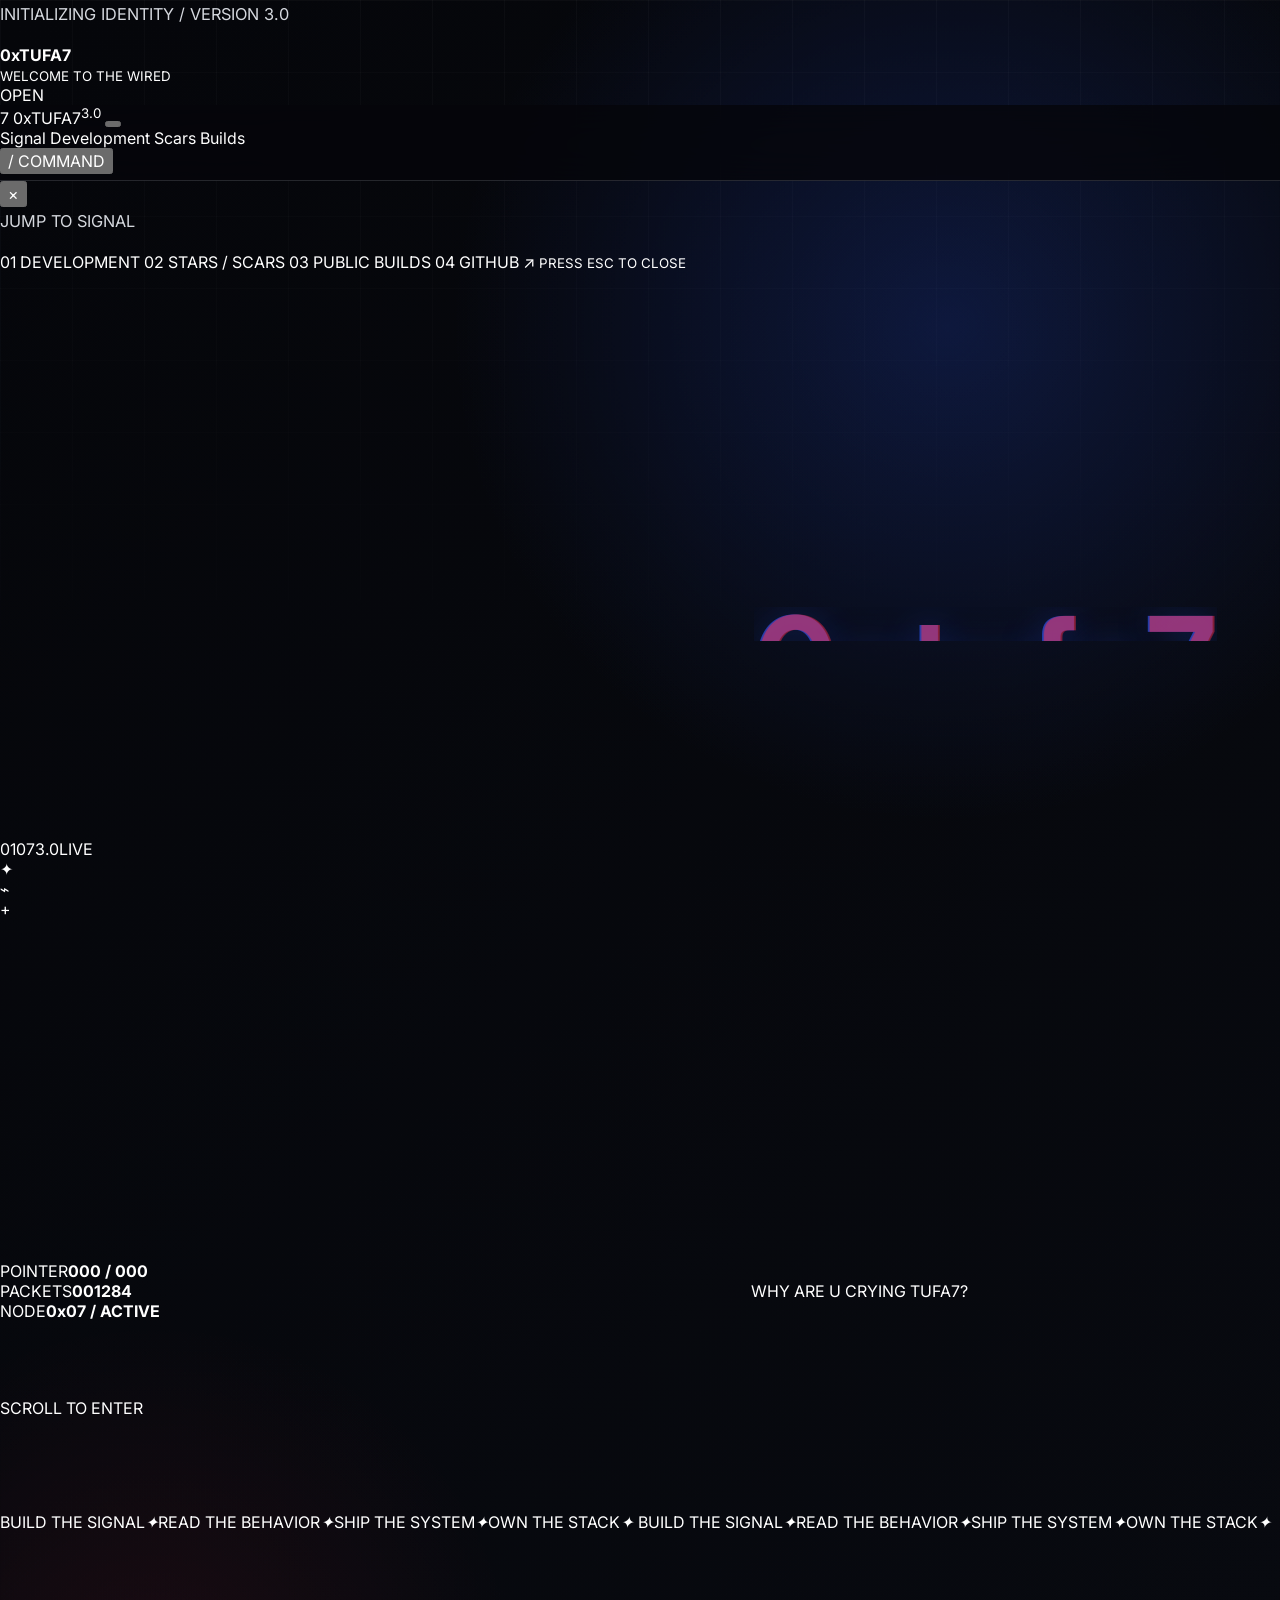
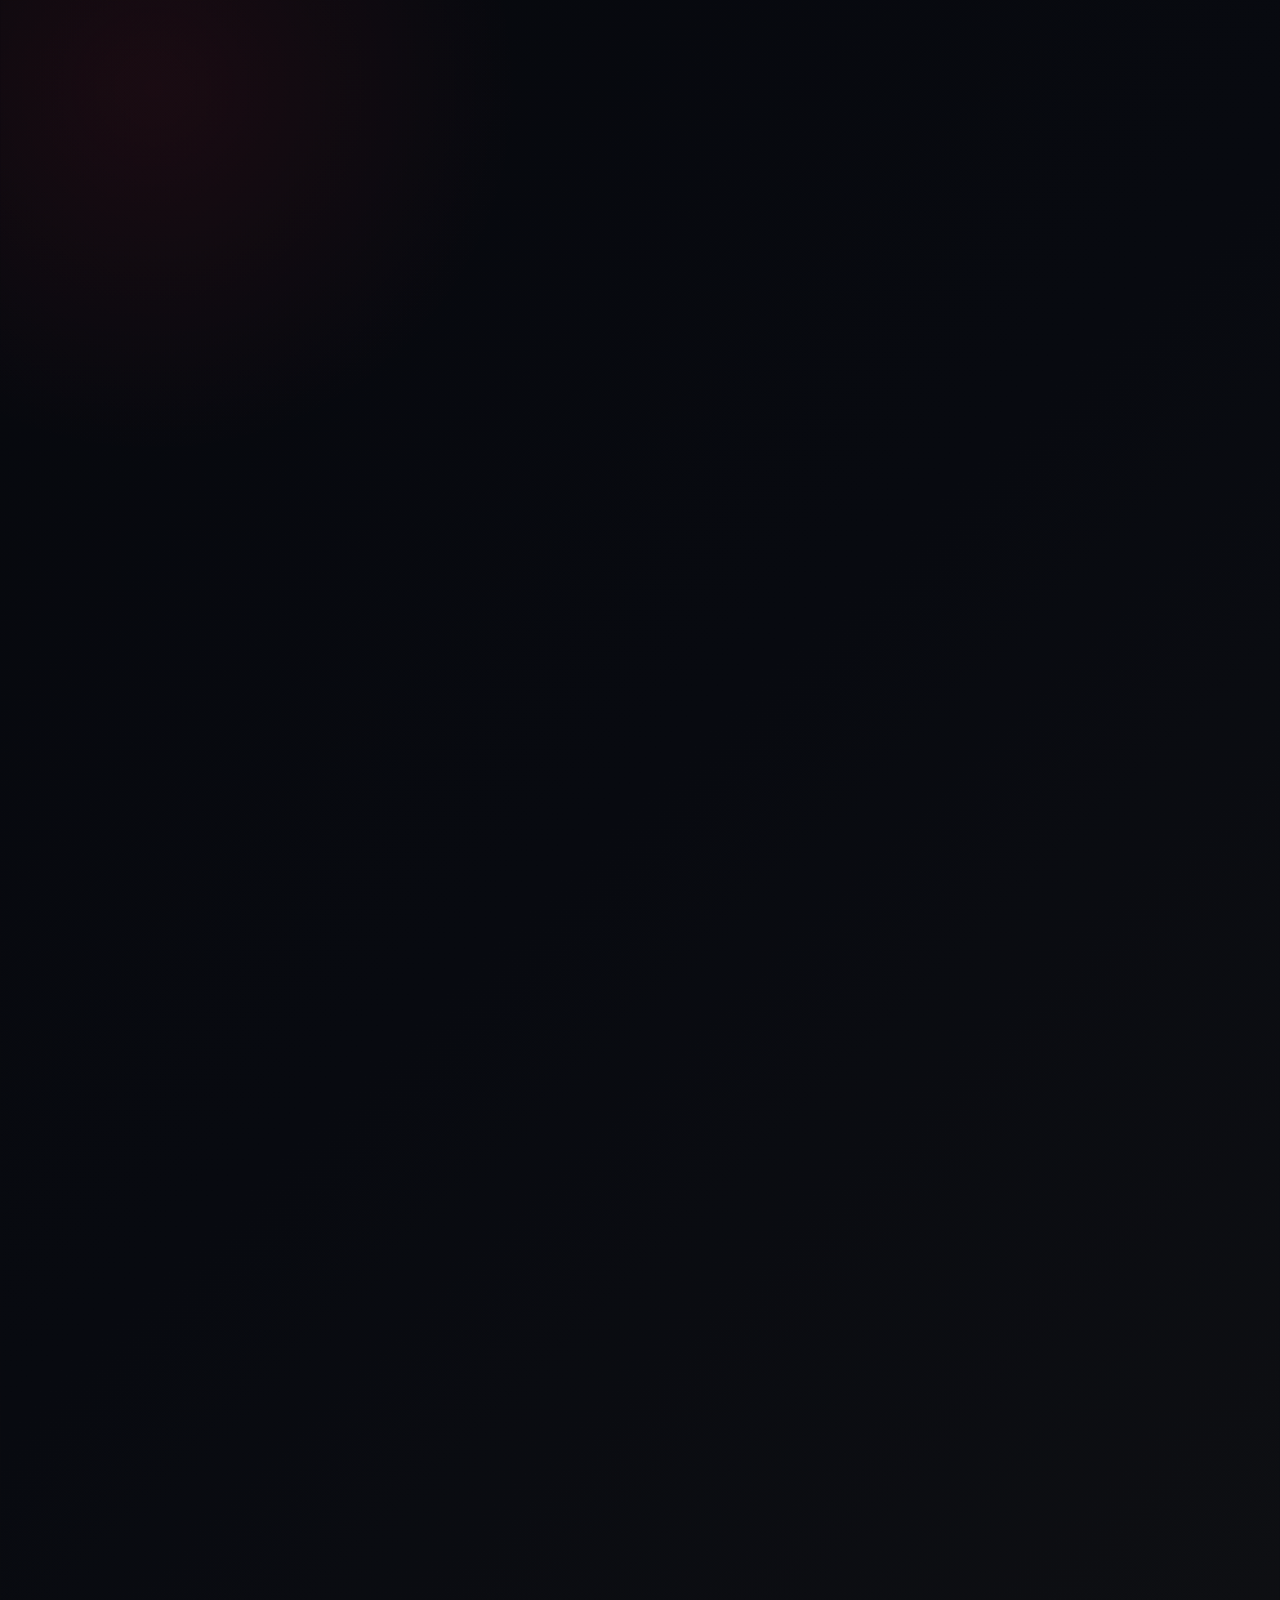
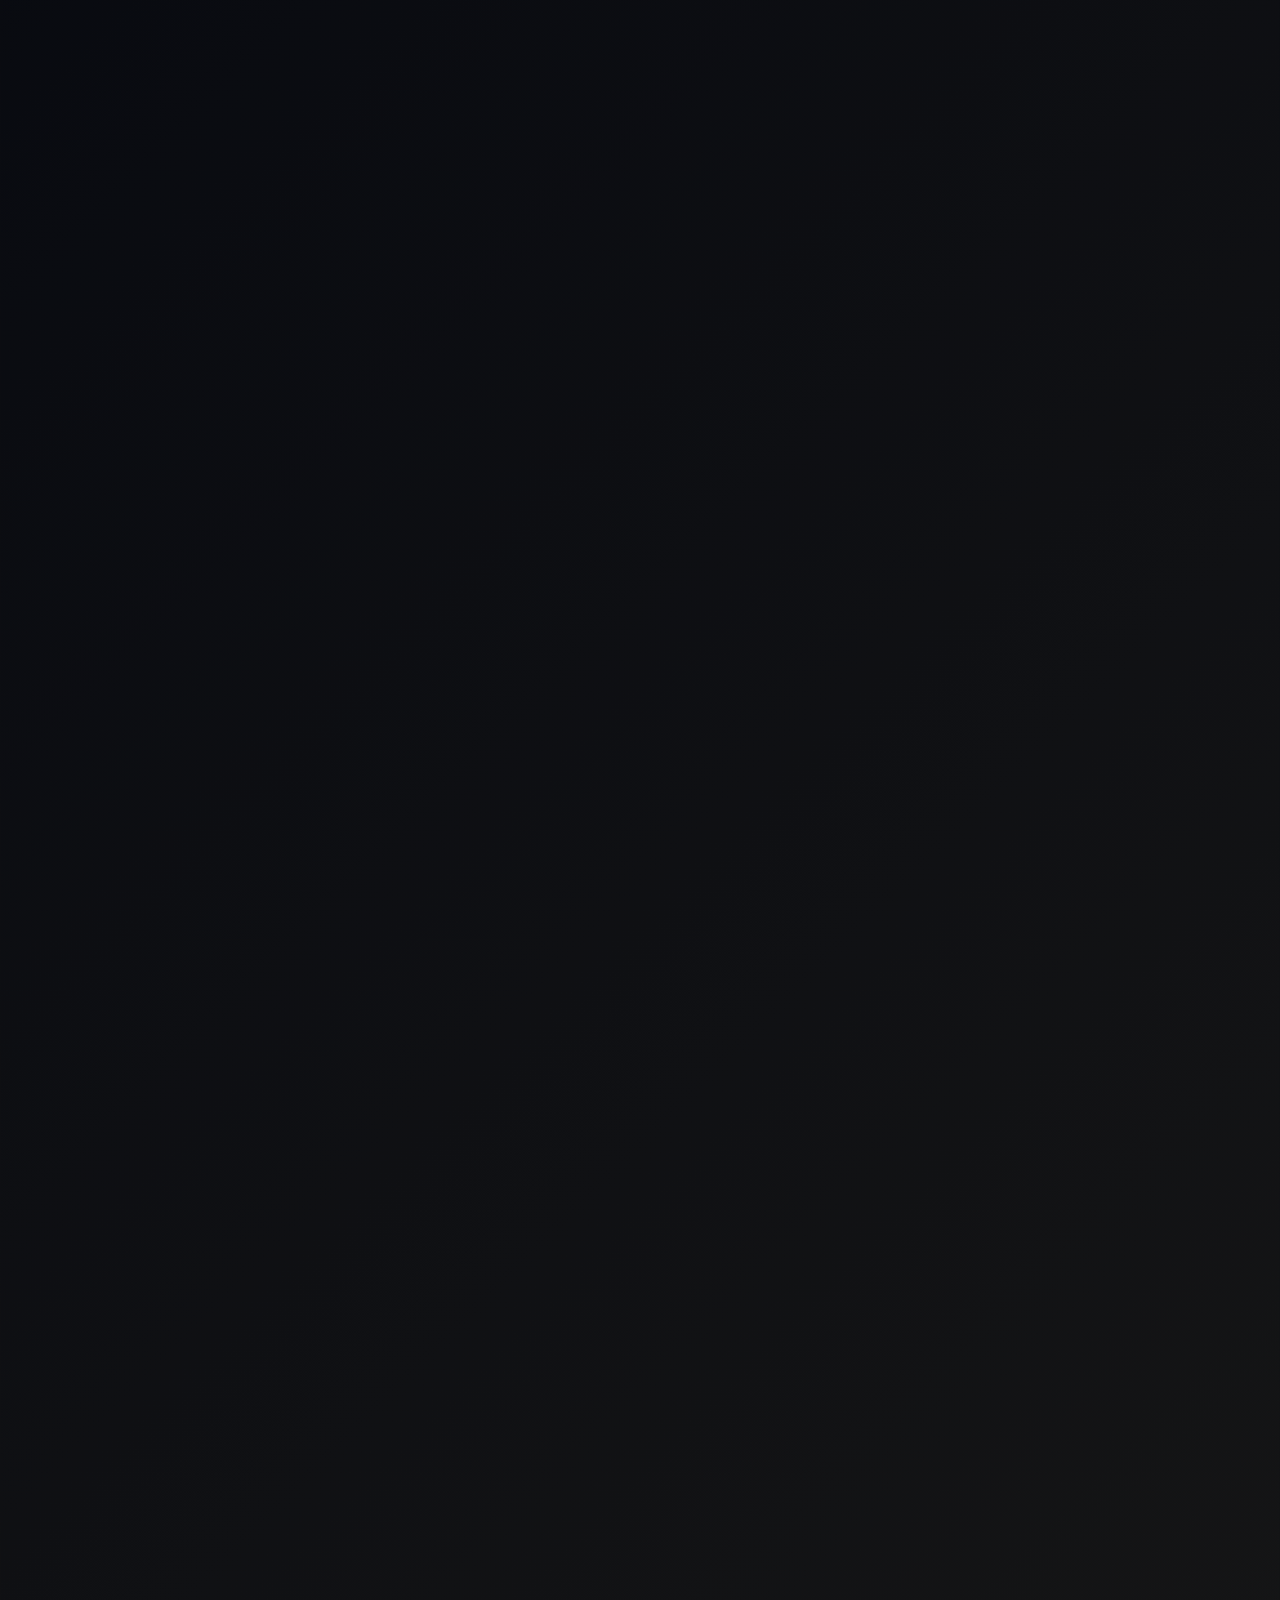
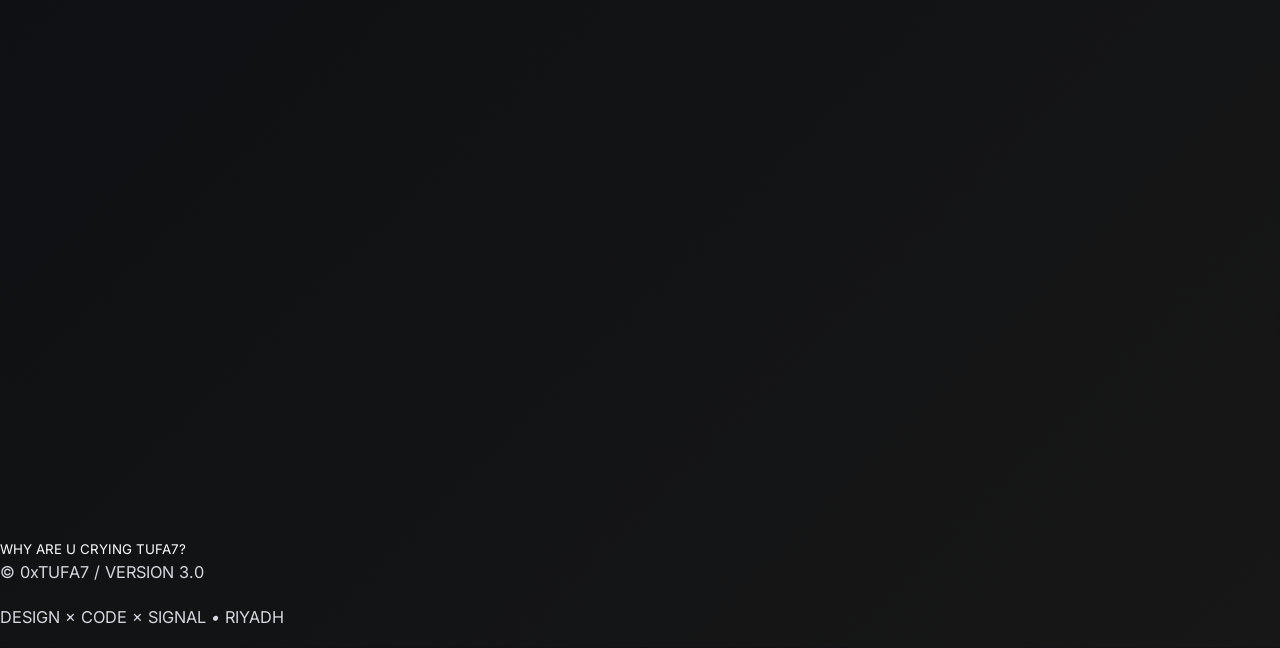
==== commit 4d476314: "Update index.html" ====
--- a/index.html
+++ b/index.html
@@ -1,331 +1,330 @@
 <!doctype html>
-<html lang="en" dir="ltr">
+<html lang="en">
   <head>
     <meta charset="UTF-8" />
     <meta name="viewport" content="width=device-width, initial-scale=1.0" />
-    <title>0xtufa7 | Cyber Intelligence, OSINT & Network Security</title>
-    <meta
-      name="description"
-      content="Personal website of 0xtufa7, focused on cyber intelligence, OSINT, defensive monitoring, network security analysis, regulatory cybersecurity, AI-assisted security systems, and creative editing."
-    />
-    <meta property="og:type" content="website" />
-    <meta property="og:url" content="https://xtufa7.github.io" />
-    <meta property="og:title" content="0xtufa7 | Cyber Intelligence, OSINT & Network Security" />
-    <meta
-      property="og:description"
-      content="Cyber intelligence profile for 0xtufa7: OSINT, network security analysis, defensive monitoring, regulatory cybersecurity, AI security systems, and open-source security tooling."
-    />
-    <meta property="og:image" content="https://xtufa7.github.io/assets/og-image.svg" />
-    <meta name="twitter:card" content="summary_large_image" />
-    <meta name="twitter:title" content="0xtufa7 | Cyber Intelligence, OSINT & Network Security" />
-    <meta
-      name="twitter:description"
-      content="Cyber intelligence profile for 0xtufa7: OSINT, network security analysis, defensive monitoring, regulatory cybersecurity, AI security systems, and open-source security tooling."
-    />
-    <meta name="theme-color" content="#07080c" />
-    <link rel="icon" type="image/svg+xml" href="assets/site-icon.svg" />
-    <link rel="preload" href="styles.css" as="style" />
+    <meta name="theme-color" content="#07040a" />
+    <meta name="description" content="0xTuFa7 V3 — full-stack development, web systems, defensive intelligence, and motion." />
+    <title>0xTuFa7 V3 — Full-Stack in the Wired</title>
+    <link rel="preconnect" href="https://fonts.googleapis.com" />
+    <link rel="preconnect" href="https://fonts.gstatic.com" crossorigin />
+    <link href="https://fonts.googleapis.com/css2?family=DM+Mono:wght@300;400;500&family=Instrument+Serif:ital@0;1&family=Inter:wght@400;500;600;700&display=swap" rel="stylesheet" />
     <link rel="stylesheet" href="styles.css" />
+    <script src="script.js" defer></script>
   </head>
   <body>
-    <a class="skip-link" href="#main" data-i18n="skip">Skip to content</a>
-
-    <div class="noise-layer" aria-hidden="true"></div>
-    <div class="grid-layer" aria-hidden="true"></div>
-    <div class="beam-layer" aria-hidden="true"></div>
-
-    <header class="site-header" data-header>
-      <nav class="nav-shell" aria-label="Primary navigation">
-        <a class="brand-mark" href="#home" aria-label="0xtufa7 home">
-          <img src="assets/site-icon.svg" alt="" aria-hidden="true" />
-          <span>0xtufa7</span>
-        </a>
-
-        <button class="nav-toggle" type="button" aria-label="Toggle navigation" aria-expanded="false" data-nav-toggle>
-          <span></span>
-          <span></span>
-          <span></span>
-        </button>
-
-        <div class="nav-links" data-nav-links></div>
-
-        <button class="lang-toggle" type="button" data-lang-toggle aria-label="Switch language">
-          <span data-current-lang>EN</span>
-          <strong>AR</strong>
-        </button>
+    <div class="boot" aria-hidden="true">
+      <div class="boot__grid"></div>
+      <p>INITIALIZING IDENTITY / VERSION 3.0</p>
+      <strong>0xTUFA7</strong>
+      <div class="boot__bar"><i></i></div>
+      <small>WELCOME TO THE WIRED</small>
+    </div>
+
+    <div class="cursor" aria-hidden="true"><span></span></div>
+    <div class="cursor-label" aria-hidden="true">OPEN</div>
+    <div class="noise" aria-hidden="true"></div>
+    <div class="scanlines" aria-hidden="true"></div>
+    <div class="page-progress" aria-hidden="true"><span></span></div>
+
+    <header class="site-header">
+      <a class="brand magnetic" href="#top" aria-label="0xTuFa7 home">
+        <span class="brand__diamond">7</span>
+        <span>0xTUFA7<sup>3.0</sup></span>
+      </a>
+
+      <button class="menu-toggle" type="button" aria-label="Toggle menu" aria-expanded="false"><span></span><span></span></button>
+
+      <nav class="nav" aria-label="Main navigation">
+        <a href="#signal">Signal</a>
+        <a href="#development">Development</a>
+        <a href="#constellation">Scars</a>
+        <a href="#projects">Builds</a>
       </nav>
+
+      <button class="command-trigger" type="button" aria-label="Open command palette"><span>/</span> COMMAND</button>
     </header>
 
-    <main id="main">
-      <section class="hero section-block" id="home" data-section>
-        <div class="hero-content reveal immediate">
-          <div class="terminal-label">
-            <span class="pulse-dot"></span>
-            <span data-i18n="hero.eyebrow">identity layer / cyber intelligence builder</span>
-          </div>
-
-          <h1>0xtufa7</h1>
-
-          <p class="hero-subtitle" data-i18n="hero.subtitle">
-            Cyber Intelligence • OSINT • Network Security Analysis • Defensive & Regulatory Monitoring
-          </p>
-
-          <p class="hero-text" data-i18n="hero.text">
-            I build systems that turn raw network, DNS, device, and open-source signals into structured intelligence:
-            context, behavior, risk, and control. The goal is not to drown in logs. The goal is to understand what is
-            happening and why it matters.
-          </p>
-
-          <div class="hero-actions" aria-label="Primary actions">
-            <a class="button button-primary" href="#godeye">
-              <span class="button-icon" data-icon="projects"></span>
-              <span data-i18n="buttons.projects">View Projects</span>
-            </a>
-            <a class="button" href="#osint">
-              <span class="button-icon" data-icon="radar"></span>
-              <span data-i18n="buttons.osint">OSINT Profile</span>
-            </a>
-            <a class="button" href="https://github.com/xtufa7" target="_blank" rel="noreferrer">
-              <span class="button-icon" data-icon="github"></span>
-              <span data-i18n="buttons.github">GitHub</span>
-            </a>
-            <a class="button" href="#contact">
-              <span class="button-icon" data-icon="mail"></span>
-              <span data-i18n="buttons.contact">Contact</span>
-            </a>
-          </div>
-
-          <div class="hero-intel-strip" data-intel-strip></div>
-        </div>
-
-        <div class="hero-visual reveal immediate" aria-label="Animated cyber intelligence radar">
-          <div class="visual-frame">
-            <canvas id="radarCanvas" width="560" height="560"></canvas>
-            <div class="eye-core" aria-hidden="true">
-              <div class="eye-outline"></div>
-              <div class="eye-pupil"></div>
-              <div class="eye-crosshair"></div>
-              <div class="scan-line"></div>
-            </div>
-            <div class="visual-readouts" aria-hidden="true">
-              <span data-i18n="readouts.dns">DNS SIG / LIVE</span>
-              <span data-i18n="readouts.osint">OSINT MAP / ACTIVE</span>
-              <span data-i18n="readouts.ai">AI RELAY / READY</span>
-            </div>
-          </div>
-        </div>
-      </section>
-
-      <section class="section-block" id="about" data-section>
-        <div class="section-heading">
-          <span class="eyebrow" data-i18n="about.eyebrow">profile</span>
-          <h2 data-i18n="about.title">About 0xtufa7</h2>
-        </div>
-
-        <div class="about-grid reveal">
-          <div class="copy-panel">
-            <p data-i18n="about.p1">
-              I focus on cyber intelligence, OSINT, network behavior analysis, defensive security, and regulatory-style
-              monitoring. My strongest angle is analysis: connecting technical signals to behavior, risk, identity, and
-              practical decisions.
-            </p>
-            <p data-i18n="about.p2">
-              I work across DNS visibility, device activity, domain classification, monitoring dashboards, AI-assisted
-              interpretation, and controlled access systems. I treat logs as evidence streams, not just technical records.
-            </p>
-            <p data-i18n="about.p3">
-              I also bring a visual editing background into the way I design interfaces. Cyber dashboards should be fast,
-              sharp, readable, and cinematic without becoming childish or fake.
-            </p>
-          </div>
-
-          <aside class="signal-panel" aria-label="Profile signals">
-            <div>
-              <span class="metric-value">OSINT</span>
-              <span class="metric-label" data-i18n="metrics.osint">open-source intelligence</span>
-            </div>
-            <div>
-              <span class="metric-value">DNS</span>
-              <span class="metric-label" data-i18n="metrics.dns">network behavior layer</span>
-            </div>
-            <div>
-              <span class="metric-value">AI</span>
-              <span class="metric-label" data-i18n="metrics.ai">analysis accelerator</span>
-            </div>
-            <div>
-              <span class="metric-value">4Y</span>
-              <span class="metric-label" data-i18n="metrics.edit">motion editing experience</span>
-            </div>
-          </aside>
-        </div>
-      </section>
-
-      <section class="section-block" id="osint" data-section>
-        <div class="section-heading">
-          <span class="eyebrow" data-i18n="osint.eyebrow">intelligence discipline</span>
-          <h2 data-i18n="osint.title">OSINT & Network Intelligence</h2>
-        </div>
-
-        <div class="card-grid reveal" data-osint></div>
-      </section>
-
-      <section class="section-block" id="security" data-section>
-        <div class="section-heading">
-          <span class="eyebrow" data-i18n="security.eyebrow">security posture</span>
-          <h2 data-i18n="security.title">Analytical Security, Defensive Control</h2>
-        </div>
-
-        <div class="security-layout reveal">
-          <article class="copy-panel accent-panel">
-            <h3 data-i18n="security.cardTitle">Balanced Security Thinking</h3>
-            <p data-i18n="security.p1">
-              I use adversarial security thinking as a validation method: review exposure, test assumptions, and convert
-              findings into stronger monitoring, filtering, and control.
-            </p>
-            <p data-i18n="security.p2">
-              The core focus remains defensive and regulatory: visibility, policy-aware filtering, risk explanation,
-              network behavior baselines, and systems that make suspicious activity easier to understand.
-            </p>
+    <div class="command-palette" aria-hidden="true">
+      <button class="command-close" type="button" aria-label="Close command palette">×</button>
+      <p>JUMP TO SIGNAL</p>
+      <a href="#development"><span>01</span> DEVELOPMENT</a>
+      <a href="#constellation"><span>02</span> STARS / SCARS</a>
+      <a href="#projects"><span>03</span> PUBLIC BUILDS</a>
+      <a href="https://github.com/xtufa7" target="_blank" rel="noreferrer"><span>04</span> GITHUB ↗</a>
+      <small>PRESS ESC TO CLOSE</small>
+    </div>
+
+    <main id="top">
+      <section class="hero" aria-labelledby="hero-title">
+        <canvas id="signal-canvas" aria-hidden="true"></canvas>
+        <div class="hero__spotlight" aria-hidden="true"></div>
+        <div class="hero__visual" aria-hidden="true">
+          <img src="assets/lain-signal-hero.webp" alt="" class="hero__image" />
+          <div class="head-system">
+            <div class="head-ring head-ring--1"><i></i><i></i><i></i></div>
+            <div class="head-ring head-ring--2"><span>01</span><span>07</span><span>3.0</span><span>LIVE</span></div>
+            <div class="head-ring head-ring--3"></div>
+            <div class="head-cross head-cross--x"></div>
+            <div class="head-cross head-cross--y"></div>
+            <div class="orbit-glyph orbit-glyph--a">✦</div>
+            <div class="orbit-glyph orbit-glyph--b">⌁</div>
+            <div class="orbit-glyph orbit-glyph--c">+</div>
+          </div>
+        </div>
+
+        <div class="hero__content">
+          <p class="eyebrow reveal">VERSION 3.0 <i></i> FULL-STACK SYSTEMS <i></i> RIYADH / ONLINE</p>
+          <h1 class="hero__title" id="hero-title">
+            <span class="reveal">THE NETWORK</span>
+            <span class="hero__title-italic reveal">REMEMBERS</span>
+            <span class="hero__title-outline reveal" data-text="TUFA7.">TUFA7.</span>
+          </h1>
+
+          <div class="hero__bottom reveal">
+            <div class="hero__actions">
+              <a class="button button--light magnetic" href="#development"><span>SEE THE BUILD</span><b>↘</b></a>
+              <a class="button magnetic" href="https://github.com/xtufa7" target="_blank" rel="noreferrer"><span>GITHUB / XTUFA7</span><b>↗</b></a>
+            </div>
+            <p class="hero__manifesto">I BUILD SYSTEMS THAT TURN<br />RAW SIGNALS INTO <em>DECISIONS.</em></p>
+          </div>
+        </div>
+
+        <aside class="hero__telemetry" aria-label="Live interface telemetry">
+          <div><span>POINTER</span><b id="pointer-coords">000 / 000</b></div>
+          <div><span>PACKETS</span><b class="packet-count">001284</b></div>
+          <div><span>NODE</span><b>0x07 / ACTIVE</b></div>
+        </aside>
+
+        <div class="hero__question">WHY ARE U CRYING TUFA7?</div>
+        <div class="scroll-cue"><span>SCROLL TO ENTER</span><i></i></div>
+      </section>
+
+      <div class="ticker" aria-hidden="true">
+        <div class="ticker__track">
+          <span>BUILD THE SIGNAL</span><i>✦</i><span>READ THE BEHAVIOR</span><i>✦</i><span>SHIP THE SYSTEM</span><i>✦</i><span>OWN THE STACK</span><i>✦</i>
+          <span>BUILD THE SIGNAL</span><i>✦</i><span>READ THE BEHAVIOR</span><i>✦</i><span>SHIP THE SYSTEM</span><i>✦</i><span>OWN THE STACK</span><i>✦</i>
+        </div>
+      </div>
+
+      <section class="signal-section section" id="signal">
+        <div class="section-index reveal"><span>01 / SIGNAL</span><span>INTERACTIVE INTELLIGENCE LAYER</span></div>
+        <div class="signal-heading">
+          <div>
+            <p class="micro reveal">OBSERVE / CLASSIFY / EXPLAIN</p>
+            <h2 class="display-title reveal">I DON'T WATCH<br />THE NOISE.<br /><em>I READ IT.</em></h2>
+          </div>
+          <p class="signal-heading__copy reveal">Cyber intelligence is not a wall of logs. It is the ability to connect activity, infrastructure, identity, timing, and risk — then build a tool that makes the answer obvious.</p>
+        </div>
+
+        <div class="signal-cards">
+          <article class="signal-card tilt-card reveal" data-cursor="DRAG">
+            <div class="signal-card__top"><span>#01</span><i>LIVE</i></div>
+            <div class="signal-card__radar"><span></span><span></span><span></span><b>◎</b></div>
+            <h3>DNS<br />INTELLIGENCE</h3>
+            <p>Domains become behavior when device, timing, classification, and context meet.</p>
+            <small>NEXTDNS / SQLITE / SIGNAL TRIAGE</small>
           </article>
-
-          <div class="ops-grid" data-security></div>
-        </div>
-      </section>
-
-      <section class="section-block flagship" id="godeye" data-section>
-        <div class="section-heading">
-          <span class="eyebrow" data-i18n="godeye.eyebrow">flagship project</span>
-          <h2>GodEye Ecosystem</h2>
-        </div>
-
-        <div class="project-layout reveal">
-          <article class="project-card">
-            <div class="project-card-top">
-              <span class="status-badge warning" data-i18n="godeye.status">Private / In development</span>
-              <span class="status-badge" data-i18n="godeye.role">Founder & Builder</span>
-              <span class="status-badge" data-i18n="godeye.category">Cyber Intelligence / DNS Monitoring / AI Security</span>
-            </div>
-
-            <h3 data-i18n="godeye.title">GodEye Ecosystem</h3>
-            <p data-i18n="godeye.description">
-              GodEye is a private project focused on DNS and device intelligence. It is built around NextDNS logs and
-              designed to make them easier to understand: what happened, which device was involved, and whether the
-              activity was normal, background, or worth attention.
-            </p>
-            <p class="muted-note" data-i18n="godeye.note">
-              Private / In development. Public documentation and repository access will be published when the system is
-              ready.
-            </p>
+          <article class="signal-card signal-card--purple tilt-card reveal" data-cursor="DRAG">
+            <div class="signal-card__top"><span>#02</span><i>ACTIVE</i></div>
+            <div class="signal-card__mesh"><i></i><i></i><i></i><i></i><i></i></div>
+            <h3>OSINT<br />PIVOTS</h3>
+            <p>Public traces become investigative leads through careful connection and confidence.</p>
+            <small>IDENTITY / INFRASTRUCTURE / TIME</small>
           </article>
-
-          <div class="feature-matrix" data-godeye-features></div>
-        </div>
-      </section>
-
-      <section class="section-block" id="future" data-section>
-        <div class="section-heading">
-          <span class="eyebrow" data-i18n="future.eyebrow">future build</span>
-          <h2 data-i18n="future.title">Full Mobile Oversight System</h2>
-        </div>
-
-        <div class="future-panel reveal">
+          <article class="signal-card tilt-card reveal" data-cursor="DRAG">
+            <div class="signal-card__top"><span>#03</span><i>LOCAL</i></div>
+            <div class="signal-card__waves"><i></i><i></i><i></i><i></i><i></i><i></i><i></i></div>
+            <h3>DEFENSIVE<br />CONTROL</h3>
+            <p>Local-first monitoring that explains what changed, why it matters, and what comes next.</p>
+            <small>WINDOWS / LINUX / NO TELEMETRY</small>
+          </article>
+        </div>
+      </section>
+
+      <section class="development-section section" id="development">
+        <div class="section-index reveal"><span>02 / DEVELOPMENT</span><span>BUILDER MODE / ENABLED</span></div>
+        <div class="dev-grid">
+          <div class="dev-copy">
+            <p class="micro reveal">FROM IDEA TO RUNNING SYSTEM</p>
+            <h2 class="display-title reveal">STRONG IN<br /><em>DEVELOPMENT.</em></h2>
+            <p class="dev-lede reveal">I design the interface, build the workflow, connect the APIs, shape the data, and keep the system fast enough to live with.</p>
+            <div class="dev-stats reveal">
+              <div><strong data-count="7">0</strong><span>CORE<br />TECHNOLOGIES</span></div>
+              <div><strong data-count="3">0</strong><span>PUBLIC<br />UTILITIES</span></div>
+              <div><strong data-count="6">0</strong><span>YEARS<br />VIDEO EDITING</span></div>
+            </div>
+          </div>
+
+          <div class="code-window reveal">
+            <div class="code-window__bar">
+              <span></span><span></span><span></span>
+              <b>tufa7.system / main</b>
+              <i>CONNECTED</i>
+            </div>
+            <div class="code-tabs" role="tablist" aria-label="Development workflow">
+              <button class="code-tab is-active" type="button" data-mode="build" role="tab" aria-selected="true">BUILD</button>
+              <button class="code-tab" type="button" data-mode="ship" role="tab" aria-selected="false">SHIP</button>
+              <button class="code-tab" type="button" data-mode="monitor" role="tab" aria-selected="false">MONITOR</button>
+            </div>
+            <pre class="code-output" aria-live="polite"><code></code></pre>
+            <div class="code-window__footer"><span>UTF-8</span><span>LOCAL-FIRST</span><span>0 ERRORS</span></div>
+          </div>
+        </div>
+
+        <div class="stack-rail reveal">
+          <span>JAVASCRIPT / TYPESCRIPT</span><span>PYTHON</span><span>POWERSHELL</span><span>.NET 8</span><span>NODE.JS</span><span>CLOUDFLARE WORKERS</span><span>SQLITE</span><span>REST APIS</span><span>WINDOWS + LINUX</span>
+        </div>
+      </section>
+
+      <section class="video-section section" id="motion">
+        <div class="section-index reveal"><span>03 / VIDEO EDITOR</span><span>6 YEARS / MOTION + EDITING</span></div>
+        <div class="video-layout">
+          <div class="video-copy">
+            <p class="micro reveal">VIDEO EDITOR / SIX YEARS</p>
+            <h2 class="display-title reveal">MOTION HAS<br /><em>MEANING.</em></h2>
+            <p class="reveal">Six years as a video editor shaped the way I create: cinematic timing, precise sync, visual rhythm, compositing, impact, and clean storytelling.</p>
+            <div class="video-notes reveal"><span>VIDEO EDITOR / 6Y</span><span>AFTER EFFECTS + ALIGHT MOTION</span><span>MOTION / COMPOSITING / SYNC</span></div>
+          </div>
+
+          <div class="video-player reveal" data-cursor="PLAY">
+            <video id="feature-video" autoplay muted loop playsinline controls preload="metadata" poster="assets/lain-signal-hero.webp" data-source="assets/VID_20260430_014922_835.mp4"></video>
+            <div class="video-fallback">
+              <img src="assets/lain-signal-hero.webp" alt="Cyber anime signal artwork" />
+              <div class="video-fallback__scan"></div>
+              <p>VIDEO CHANNEL EMPTY</p>
+              <small>ADD <b>assets/VID_20260430_014922_835.mp4</b></small>
+            </div>
+            <div class="video-sound-control" aria-label="Video sound controls">
+              <button id="video-mute" type="button" aria-pressed="true">SOUND OFF</button>
+              <label for="video-volume">VIDEO</label>
+              <input id="video-volume" type="range" min="0" max="100" step="1" value="22" aria-label="Video volume" />
+              <output id="video-volume-value" for="video-volume">22%</output>
+            </div>
+            <button class="video-toggle magnetic" type="button" aria-label="Play video"><span>▶</span></button>
+            <div class="video-hud"><span>REC / 07</span><span>1920 × 1080</span><span>LOOP</span></div>
+          </div>
+        </div>
+      </section>
+
+      <section class="constellation-section section" id="constellation">
+        <div class="section-index reveal"><span>04 / CONSTELLATION</span><span>AUDIO-REACTIVE WOUND STUDY</span></div>
+        <div class="constellation-heading">
           <div>
-            <h3 data-i18n="future.cardTitle">Privacy-aware mobile supervision and security monitoring</h3>
-            <p data-i18n="future.description">
-              A future system concept for complete mobile visibility: device activity signals, network behavior, content
-              risk indicators, profile-based controls, alerting, and clean reporting. The direction is serious,
-              security-focused, and designed around responsible monitoring.
-            </p>
-          </div>
-          <div class="future-points" data-future></div>
-        </div>
-      </section>
-
-      <section class="section-block" id="creative" data-section>
-        <div class="section-heading">
-          <span class="eyebrow" data-i18n="creative.eyebrow">visual craft</span>
-          <h2 data-i18n="creative.title">Motion Editing Background</h2>
-        </div>
-
-        <div class="creative-grid reveal" data-creative></div>
-      </section>
-
-      <section class="section-block" id="opensource" data-section>
-        <div class="section-heading">
-          <span class="eyebrow" data-i18n="opensource.eyebrow">builder direction</span>
-          <h2 data-i18n="opensource.title">Open-Source Security Tools</h2>
-        </div>
-
-        <div class="presence-panel reveal">
-          <div>
-            <span class="eyebrow" data-i18n="opensource.label">public utility mindset</span>
-            <h3 data-i18n="opensource.cardTitle">Tools that help analysts move faster</h3>
-            <p data-i18n="opensource.description">
-              I am building toward open-source tools that support cybersecurity workflows: DNS triage, domain
-              classification, log interpretation, network visibility, OSINT pivots, and clean reporting.
-            </p>
-          </div>
-          <div class="presence-actions">
-            <a class="button button-primary" href="https://github.com/xtufa7" target="_blank" rel="noreferrer">
-              <span class="button-icon" data-icon="github"></span>
-              <span data-i18n="buttons.githubProfile">GitHub Profile</span>
-            </a>
-          </div>
-        </div>
-      </section>
-
-      <section class="section-block" id="stack" data-section>
-        <div class="section-heading">
-          <span class="eyebrow" data-i18n="stack.eyebrow">technical surface</span>
-          <h2 data-i18n="stack.title">Technical Stack</h2>
-        </div>
-
-        <div class="stack-grid reveal" data-stack></div>
-      </section>
-
-      <section class="section-block philosophy" id="philosophy" data-section>
-        <div class="section-heading">
-          <span class="eyebrow" data-i18n="philosophy.eyebrow">operating model</span>
-          <h2 data-i18n="philosophy.title">How I Think</h2>
-        </div>
-
-        <div class="philosophy-grid reveal">
-          <div class="copy-panel">
-            <p data-i18n="philosophy.text">
-              Logs alone are not intelligence. Intelligence begins when raw events are connected to context, timing,
-              identity, behavior, and risk. The best systems do more than show data: they explain what changed, why it
-              matters, and what should be watched next.
-            </p>
-          </div>
-
-          <div class="approach-list" data-approach></div>
-        </div>
-      </section>
-
-      <section class="section-block" id="roadmap" data-section>
-        <div class="section-heading">
-          <span class="eyebrow" data-i18n="roadmap.eyebrow">project trajectory</span>
-          <h2 data-i18n="roadmap.title">Roadmap</h2>
-        </div>
-
-        <div class="timeline reveal" data-roadmap></div>
-      </section>
-
-      <section class="section-block" id="contact" data-section>
-        <div class="section-heading">
-          <span class="eyebrow" data-i18n="contact.eyebrow">contact surface</span>
-          <h2 data-i18n="contact.title">Contact</h2>
-        </div>
-
-        <div class="contact-grid reveal" data-contact></div>
+            <p class="micro reveal">FULL-STACK / WEB DEVELOPMENT</p>
+            <h2 class="display-title reveal">I CONNECT<br />EVERY <em>LAYER.</em></h2>
+            <p class="constellation-heading__copy reveal">From responsive interfaces and motion systems to backend logic, APIs, deployment, and data — I build complete web experiences from end to end.</p>
+          </div>
+          <div class="audio-control reveal">
+            <audio id="cardigan-audio" preload="metadata" data-source="assets/cardigan-from-00-16.m4a"></audio>
+            <div class="audio-actions">
+              <button id="audio-toggle" class="button button--light magnetic" type="button"><span>PLAY SONG</span><b>▶</b></button>
+              <button id="audio-replay" class="button magnetic" type="button"><span>REPLAY 00:16</span><b>↻</b></button>
+            </div>
+            <div class="audio-volume-control" aria-label="Song sound controls">
+              <button id="audio-mute" type="button" aria-pressed="false">MUTE</button>
+              <label for="audio-volume">SONG</label>
+              <input id="audio-volume" type="range" min="0" max="100" step="1" value="28" aria-label="Song volume" />
+              <output id="audio-volume-value" for="audio-volume">28%</output>
+            </div>
+            <div class="audio-meta"><span id="audio-mode">CARDIGAN / CHECKING FILE</span><span id="audio-time">00:16 / --:--</span></div>
+            <div class="audio-progress"><i></i></div>
+          </div>
+        </div>
+
+        <div class="wound-stage reveal" id="wound-stage" data-phase="idle" data-cursor="DRAW">
+          <div class="wound-stage__pulse"></div>
+          <svg class="wound-svg" viewBox="0 0 1200 620" role="img" aria-label="Animated stars drawing around scars before they begin to bleed">
+            <defs>
+              <filter id="star-glow"><feGaussianBlur stdDeviation="5" result="blur"/><feMerge><feMergeNode in="blur"/><feMergeNode in="SourceGraphic"/></feMerge></filter>
+              <linearGradient id="scar-gradient" x1="0" x2="1"><stop offset="0" stop-color="#6e318c"/><stop offset=".55" stop-color="#d7a7ff"/><stop offset="1" stop-color="#6e318c"/></linearGradient>
+            </defs>
+            <path class="body-line" d="M450 73 C520 120 500 224 475 298 C448 381 454 501 518 575 M750 73 C680 120 700 224 725 298 C752 381 746 501 682 575" />
+            <path class="scar scar--1" d="M515 220 C548 238 571 236 599 214 C622 196 646 200 672 226" />
+            <path class="scar scar--2" d="M501 319 C539 298 579 316 604 349 C623 373 657 376 697 342" />
+            <path class="scar scar--3" d="M527 419 C560 397 587 405 611 435 C631 460 657 454 682 426" />
+            <g class="stars" filter="url(#star-glow)">
+              <path class="star star--1" d="M494 188 l6 15 16 2-12 10 4 16-14-8-14 8 4-16-12-10 16-2z" />
+              <path class="star star--2" d="M710 216 l5 12 13 2-10 8 3 13-11-7-11 7 3-13-10-8 13-2z" />
+              <path class="star star--3" d="M470 337 l7 17 18 2-14 12 4 18-15-9-16 9 5-18-14-12 18-2z" />
+              <path class="star star--4" d="M722 353 l7 17 18 2-14 12 4 18-15-9-16 9 5-18-14-12 18-2z" />
+              <path class="star star--5" d="M505 457 l5 13 14 1-11 9 4 14-12-8-12 8 4-14-11-9 14-1z" />
+              <path class="star star--6" d="M699 461 l5 13 14 1-11 9 4 14-12-8-12 8 4-14-11-9 14-1z" />
+            </g>
+            <g class="blood">
+              <path class="blood-line blood-line--1" d="M599 218 C598 269 604 302 597 355 C593 391 605 418 604 465" />
+              <path class="blood-line blood-line--2" d="M672 228 C677 262 668 285 673 323" />
+              <path class="blood-line blood-line--3" d="M527 421 C523 455 532 482 525 517" />
+              <circle class="drop drop--1" cx="604" cy="481" r="8" />
+              <circle class="drop drop--2" cx="673" cy="338" r="6" />
+              <circle class="drop drop--3" cx="525" cy="531" r="7" />
+            </g>
+          </svg>
+          <div class="lyric-sync" aria-live="polite">
+            <span data-cue="0">You drew</span>
+            <span data-cue="1">stars around</span>
+            <span data-cue="2">my scars</span>
+            <span data-cue="3">but now</span>
+            <span data-cue="4">I'm bleeding</span>
+          </div>
+          <div class="wound-stage__legend"><span><i></i> SCAR TRACE</span><span><i></i> STAR FIELD</span><span><i></i> BLOOD FLOW</span><b>CLICK THE FIELD TO DRAW</b></div>
+        </div>
+      </section>
+
+      <section class="projects-section section" id="projects">
+        <div class="section-index reveal"><span>05 / BUILDS</span><span>PUBLIC + PRIVATE SYSTEMS</span></div>
+        <div class="projects-title-row">
+          <h2 class="display-title reveal">BUILT TO BE<br /><em>USED.</em></h2>
+          <a class="button magnetic reveal" href="https://github.com/xtufa7" target="_blank" rel="noreferrer"><span>ALL REPOSITORIES</span><b>↗</b></a>
+        </div>
+        <div class="project-grid">
+          <a class="project-card project-card--wide tilt-card reveal" href="https://github.com/xtufa7/LayFix" target="_blank" rel="noreferrer" data-cursor="OPEN">
+            <div class="project-card__meta"><span>01 / PUBLIC</span><span>.NET 8 / LOCAL</span></div>
+            <h3>LAYFIX</h3>
+            <p>Fix accidental Arabic and English keyboard layouts directly inside selected text. No cloud. No telemetry.</p>
+            <div class="project-card__visual project-card__visual--keys"><i>ض</i><i>Q</i><i>ص</i><i>W</i><i>ث</i><i>E</i></div>
+            <b class="project-card__arrow">↗</b>
+          </a>
+          <a class="project-card tilt-card reveal" href="https://github.com/xtufa7/LiteBar" target="_blank" rel="noreferrer" data-cursor="OPEN">
+            <div class="project-card__meta"><span>02 / PUBLIC</span><span>WINDOWS</span></div>
+            <h3>LITEBAR</h3>
+            <p>Compact workflow controls that stay fast and out of the way.</p>
+            <div class="project-card__visual project-card__visual--bolt">ϟ</div>
+            <b class="project-card__arrow">↗</b>
+          </a>
+          <a class="project-card tilt-card reveal" href="https://github.com/xtufa7/onion-domain-generator" target="_blank" rel="noreferrer" data-cursor="OPEN">
+            <div class="project-card__meta"><span>03 / PUBLIC</span><span>TOR / LINUX</span></div>
+            <h3>ONION</h3>
+            <p>A beginner-friendly hidden service guide with operational safety notes.</p>
+            <div class="project-card__visual project-card__visual--onion"><i></i><i></i><i></i></div>
+            <b class="project-card__arrow">↗</b>
+          </a>
+          <article class="project-card project-card--private tilt-card reveal" data-cursor="LOCKED">
+            <div class="project-card__meta"><span>04 / PRIVATE</span><span>IN DEVELOPMENT</span></div>
+            <h3>GODEYE</h3>
+            <p>DNS and device intelligence built around behavior, evidence, context, and focused signal triage.</p>
+            <div class="project-card__visual project-card__visual--eye"><i></i><span>07</span></div>
+            <b class="project-card__arrow">◉</b>
+          </article>
+        </div>
+      </section>
+
+      <section class="outro">
+        <div class="outro__rings" aria-hidden="true"><i></i><i></i><i></i></div>
+        <p class="micro reveal">END OF LINE / START OF SIGNAL</p>
+        <h2 class="reveal">MAKE IT<br /><em>HIT HARDER.</em></h2>
+        <div class="outro__links reveal">
+          <a class="magnetic" href="https://github.com/xtufa7" target="_blank" rel="noreferrer">GITHUB ↗</a>
+          <a class="magnetic" href="mailto:tufa7shaml@gmail.com">EMAIL ↗</a>
+          <a class="magnetic" href="https://x.com/0xtufa7" target="_blank" rel="noreferrer">X ↗</a>
+        </div>
+        <small>WHY ARE U CRYING TUFA7?</small>
       </section>
     </main>
 
-    <footer class="site-footer">
-      <p data-i18n="footer.built">Built by 0xtufa7</p>
-      <p data-i18n="footer.tagline">Cyber Intelligence • OSINT • Defensive Monitoring • AI Security Systems</p>
+    <footer>
+      <p>© <span id="year"></span> 0xTUFA7 / VERSION 3.0</p>
+      <p>DESIGN × CODE × SIGNAL <i>•</i> RIYADH</p>
     </footer>
-
-    <script src="script.js" defer></script>
   </body>
 </html>
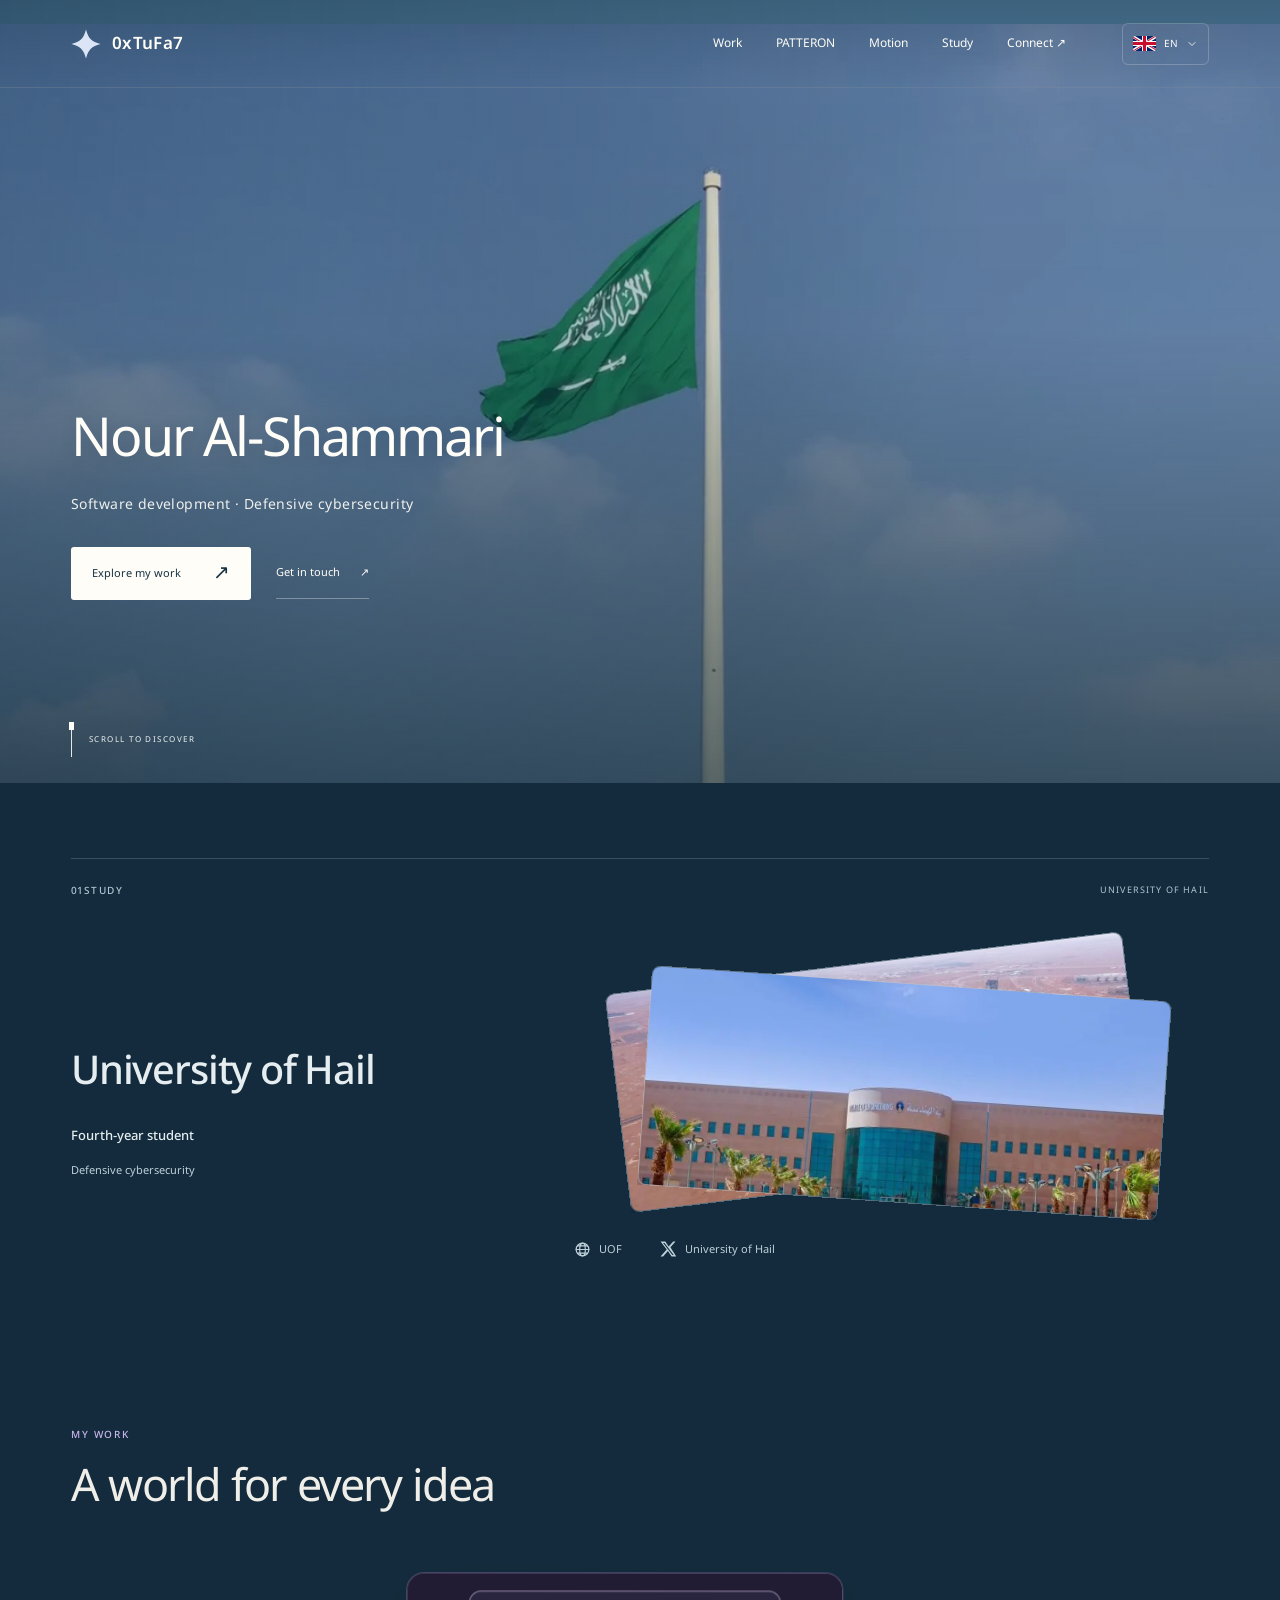
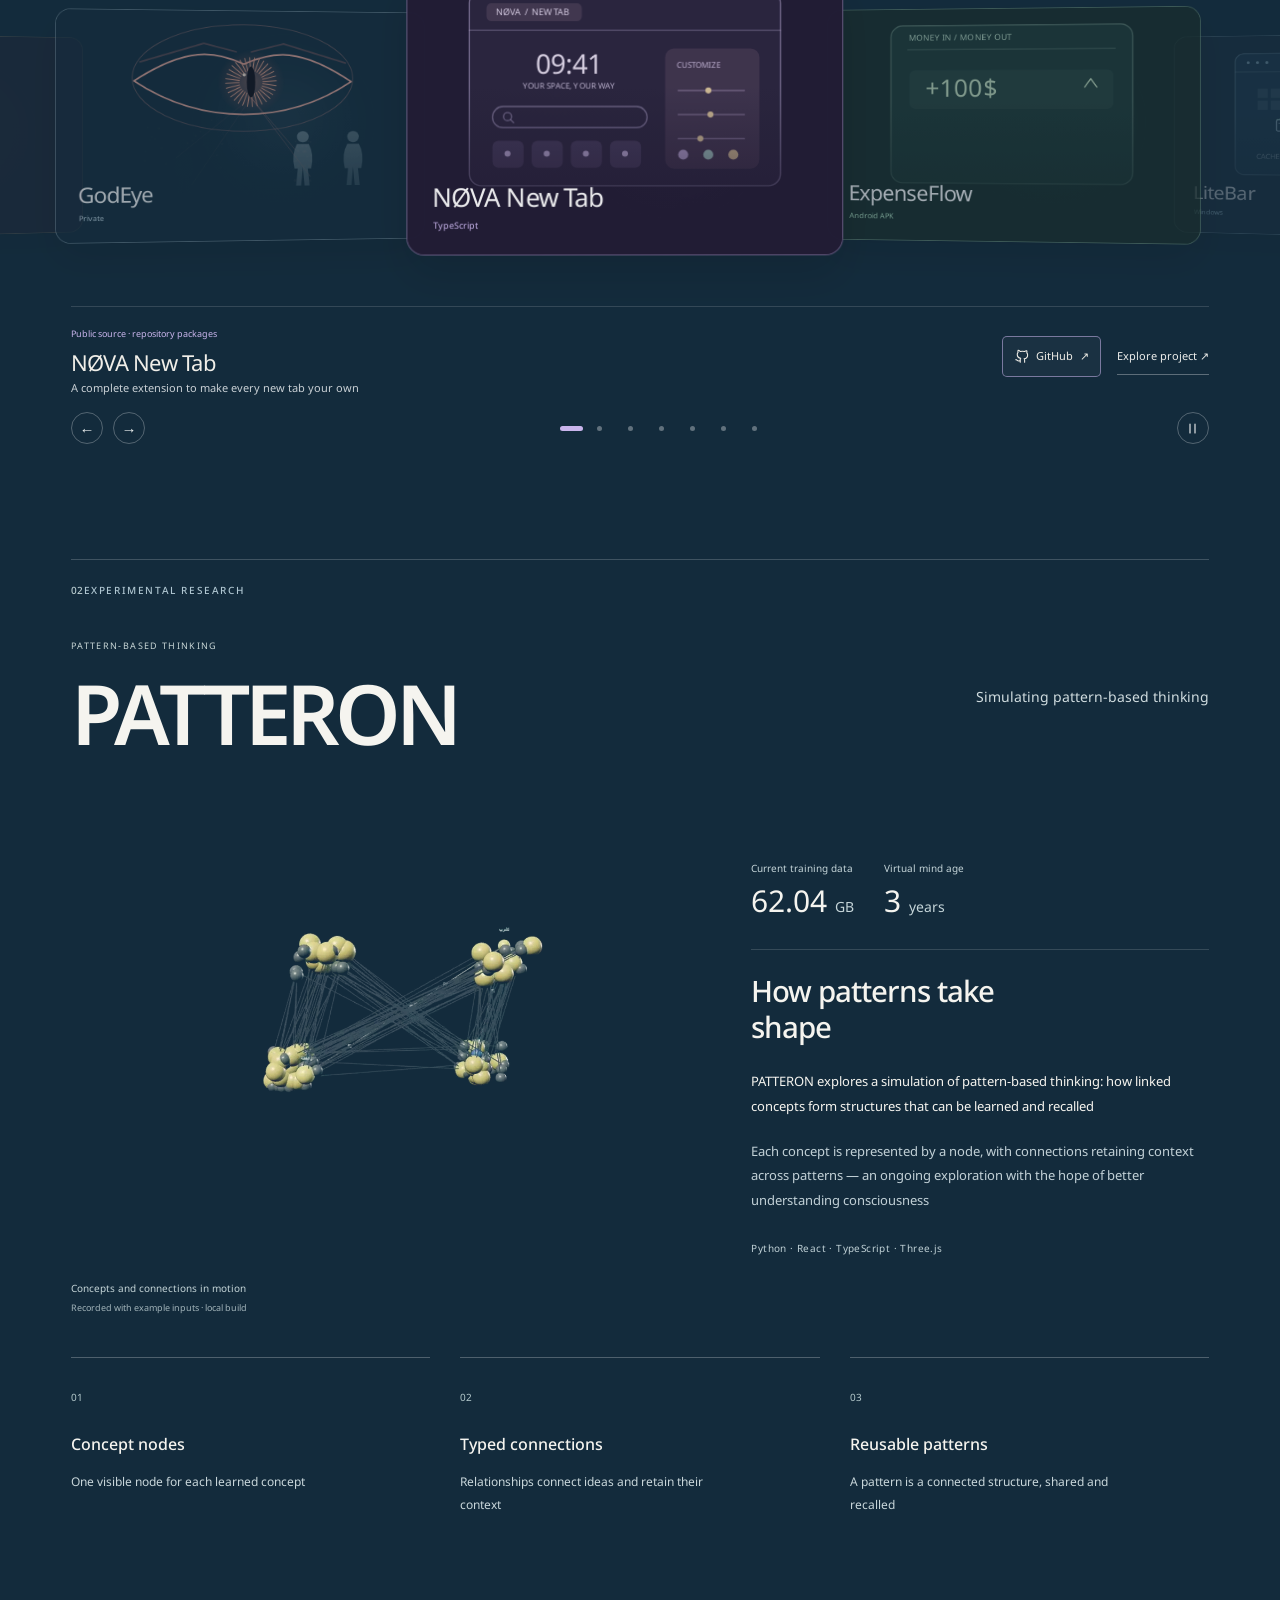
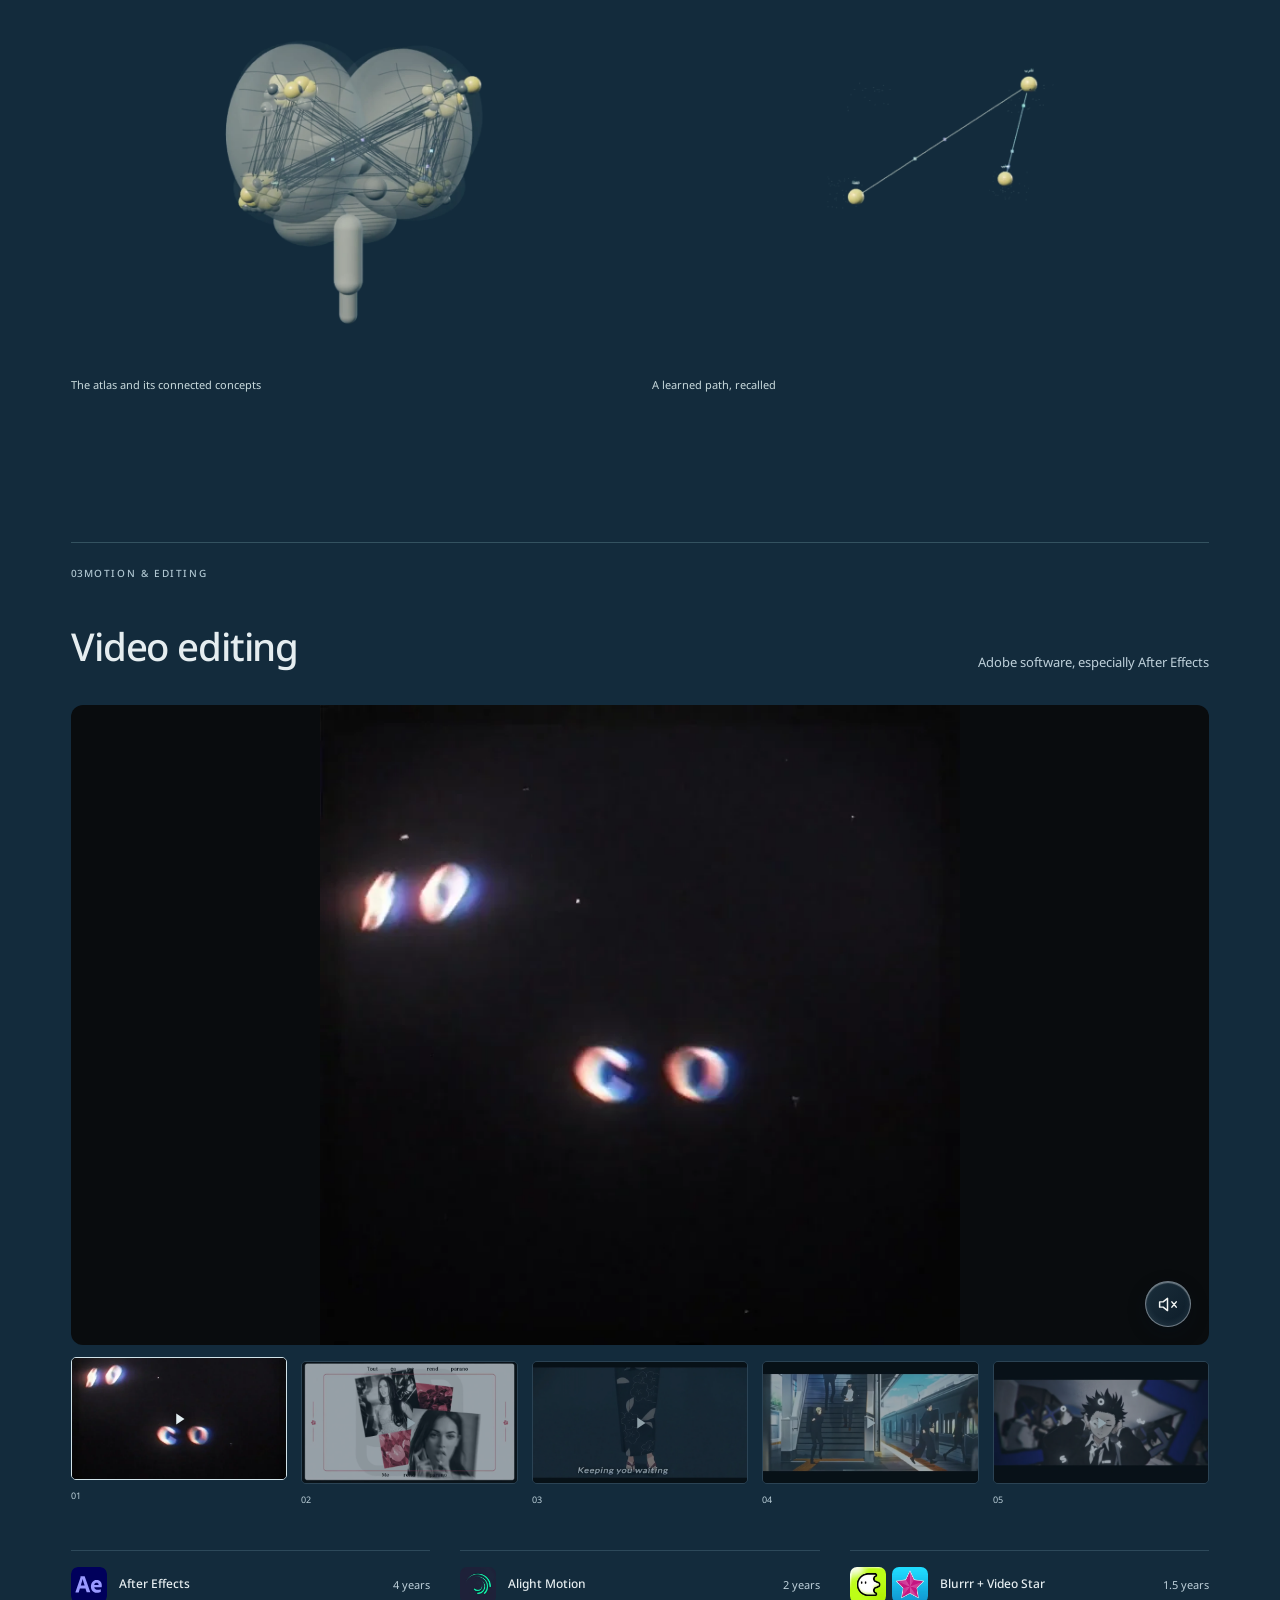
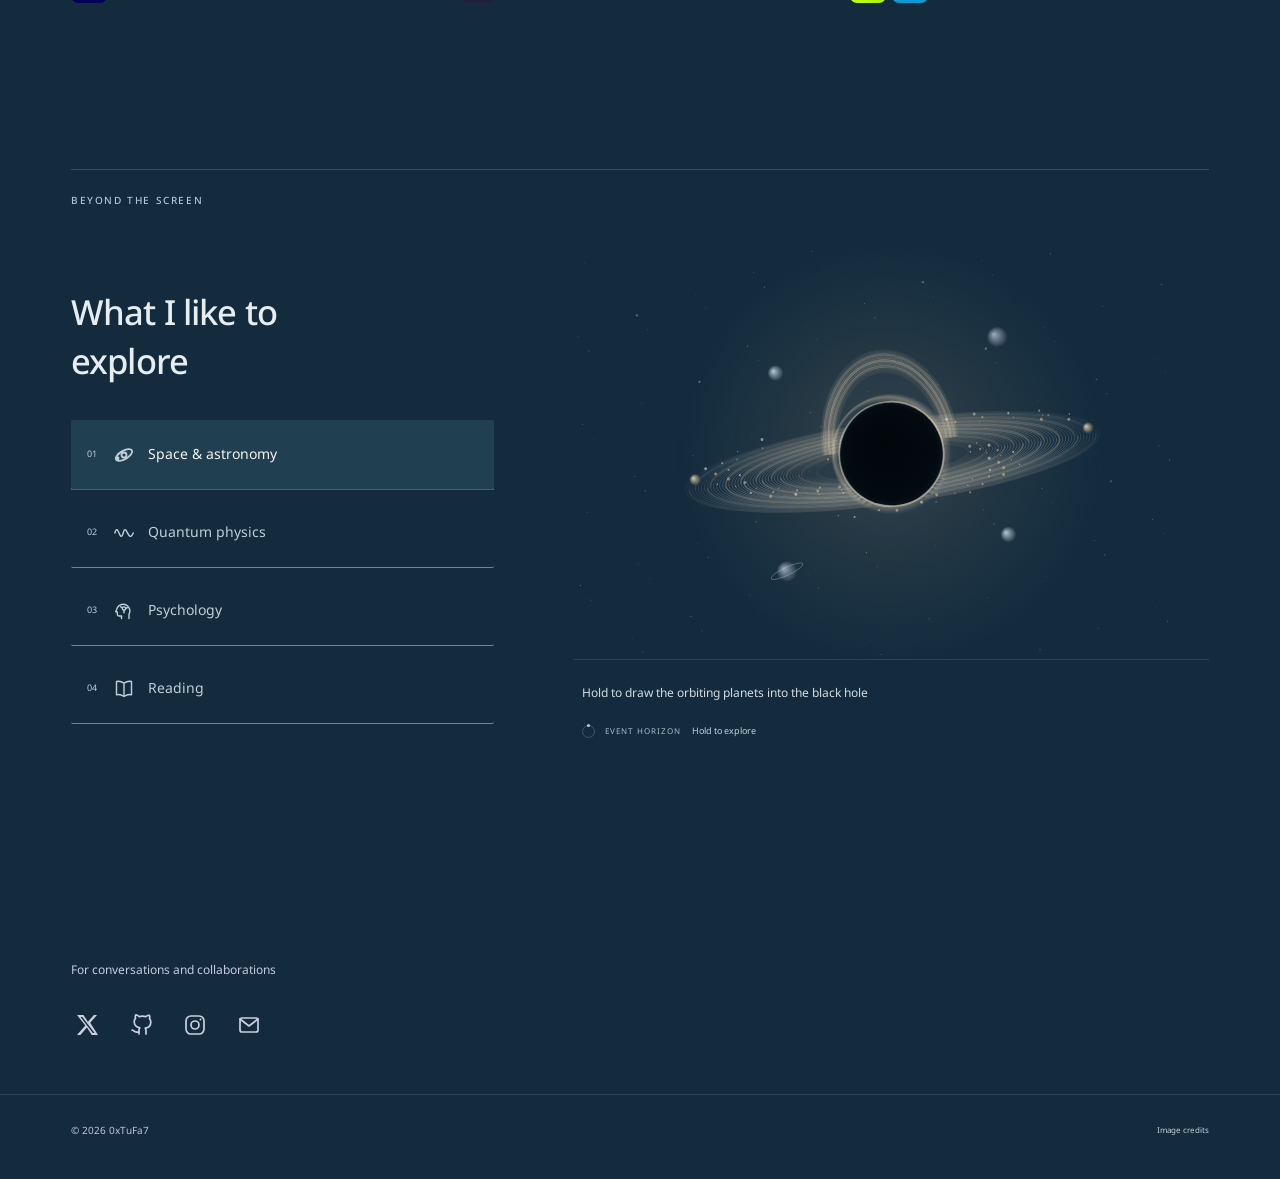
==== commit 90d437ea: "Add files via upload" ====
--- a/index.html
+++ b/index.html
@@ -1,330 +1,770 @@
 <!doctype html>
-<html lang="en">
+<html lang="en" dir="ltr" data-motion="paused">
   <head>
     <meta charset="UTF-8" />
-    <meta name="viewport" content="width=device-width, initial-scale=1.0" />
-    <meta name="theme-color" content="#07040a" />
-    <meta name="description" content="0xTuFa7 V3 — full-stack development, web systems, defensive intelligence, and motion." />
-    <title>0xTuFa7 V3 — Full-Stack in the Wired</title>
-    <link rel="preconnect" href="https://fonts.googleapis.com" />
-    <link rel="preconnect" href="https://fonts.gstatic.com" crossorigin />
-    <link href="https://fonts.googleapis.com/css2?family=DM+Mono:wght@300;400;500&family=Instrument+Serif:ital@0;1&family=Inter:wght@400;500;600;700&display=swap" rel="stylesheet" />
-    <link rel="stylesheet" href="styles.css" />
-    <script src="script.js" defer></script>
+    <meta name="viewport" content="width=device-width, initial-scale=1" />
+    <meta name="theme-color" content="#142b3d" />
+    <meta
+      name="description"
+      content="Nour Al-Shammari · 0xTuFa7. Software projects, browser tools, defensive cybersecurity and creative motion by Nour Al-Shammari."
+    />
+    <meta property="og:title" content="Nour Al-Shammari · 0xTuFa7" />
+    <meta
+      property="og:description"
+      content="Software projects · Creative motion · University of Hail"
+    />
+    <meta property="og:type" content="website" />
+    <meta property="og:url" content="https://xtufa7.github.io" />
+    <meta
+      property="og:image"
+      content="https://xtufa7.github.io/media/social-cover.jpg"
+    />
+    <link rel="canonical" href="https://xtufa7.github.io/" />
+    <link
+      rel="preload"
+      href="/fonts/aref-ruqaa.ttf"
+      as="font"
+      type="font/ttf"
+      crossorigin
+    />
+    <link rel="icon" href="/media/favicon.svg" type="image/svg+xml" />
+    <link
+      rel="preload"
+      href="/media/sky-poster.webp"
+      as="image"
+      fetchpriority="high"
+    />
+    <title>Nour Al-Shammari · 0xTuFa7</title>
+    <script type="module" crossorigin src="/assets/index-CfFCyCRy.js"></script>
+    <link rel="stylesheet" crossorigin href="/assets/index-wsh3qh03.css">
   </head>
   <body>
-    <div class="boot" aria-hidden="true">
-      <div class="boot__grid"></div>
-      <p>INITIALIZING IDENTITY / VERSION 3.0</p>
-      <strong>0xTUFA7</strong>
-      <div class="boot__bar"><i></i></div>
-      <small>WELCOME TO THE WIRED</small>
-    </div>
+    <svg
+      class="icon-library"
+      xmlns="http://www.w3.org/2000/svg"
+      aria-hidden="true"
+    >
+      <symbol id="i-chevron" viewBox="0 0 24 24">
+        <path d="m6 9 6 6 6-6"></path>
+      </symbol>
+      <symbol id="i-globe" viewBox="0 0 24 24">
+        <circle cx="12" cy="12" r="9"></circle>
+        <ellipse cx="12" cy="12" rx="4" ry="9"></ellipse>
+        <path d="M3 12h18M5 7h14M5 17h14"></path>
+      </symbol>
+      <symbol id="i-x" viewBox="0 0 24 24">
+        <path
+          fill="currentColor"
+          stroke="none"
+          d="M18.9 2H22l-6.8 7.8L23 22h-6.2l-4.9-7.4L5.4 22H2l8.3-9.5L2 2h6.4l4.5 6.7L18.9 2Zm-1.1 18h1.8L7.3 4H5.5Z"
+        ></path>
+      </symbol>
+      <symbol id="i-instagram" viewBox="0 0 24 24">
+        <rect x="3" y="3" width="18" height="18" rx="5"></rect>
+        <circle cx="12" cy="12" r="4"></circle>
+        <circle
+          cx="17.5"
+          cy="6.5"
+          r="1"
+          fill="currentColor"
+          stroke="none"
+        ></circle>
+      </symbol>
+      <symbol id="i-github" viewBox="0 0 24 24">
+        <path
+          d="M9 19c-4 1-4-2-6-2m14 4v-3.5a3 3 0 0 0-.8-2.4c2.7-.3 5.6-1.4 5.6-6.2a4.8 4.8 0 0 0-1.3-3.3 4.4 4.4 0 0 0-.1-3.3s-1.1-.3-3.6 1.3a12 12 0 0 0-6.6 0C7.7 1.7 6.6 2 6.6 2a4.4 4.4 0 0 0-.1 3.3A4.8 4.8 0 0 0 5.2 8.6c0 4.8 2.9 5.9 5.6 6.2A3 3 0 0 0 10 17.2V21"
+        ></path>
+      </symbol>
+      <symbol id="i-mail" viewBox="0 0 24 24">
+        <rect x="3" y="5" width="18" height="14" rx="2"></rect>
+        <path d="m3 6 9 7 9-7"></path>
+      </symbol>
+      <symbol id="i-volume" viewBox="0 0 24 24">
+        <path d="M3 9h4l5-4v14l-5-4H3Z"></path>
+        <path d="M16 8c2 2 2 6 0 8m3-11c4 4 4 10 0 14"></path>
+      </symbol>
+      <symbol id="i-volume-off" viewBox="0 0 24 24">
+        <path d="M3 9h4l5-4v14l-5-4H3Zm14 0 5 6m0-6-5 6"></path>
+      </symbol>
+      <symbol id="i-orbit" viewBox="0 0 24 24">
+        <circle cx="12" cy="12" r="3"></circle>
+        <ellipse
+          cx="12"
+          cy="12"
+          rx="11"
+          ry="5"
+          transform="rotate(-30 12 12)"
+        ></ellipse>
+        <circle cx="4" cy="16" r="1.5" fill="currentColor"></circle>
+      </symbol>
+      <symbol id="i-wave" viewBox="0 0 24 24">
+        <path d="M1 12c4-14 6 14 10 0s6 14 12 0"></path>
+      </symbol>
+      <symbol id="i-mind" viewBox="0 0 24 24">
+        <path d="M9 21v-3H6a2 2 0 0 1-2-2v-3H2l2-5a8 8 0 1 1 14 8v5"></path>
+        <circle cx="12" cy="9" r="2"></circle>
+        <path d="m10 8-2-1m6 2 2-1m-4 3v3"></path>
+      </symbol>
+      <symbol id="i-book" viewBox="0 0 24 24">
+        <path
+          d="M12 5v16M3 3c3-1 6 0 9 2 3-2 6-3 9-2v16c-3-1-6 0-9 2-3-2-6-3-9-2Z"
+        ></path>
+      </symbol>
+      <symbol id="i-film" viewBox="0 0 24 24">
+        <rect x="3" y="3" width="18" height="18" rx="2"></rect>
+        <path d="M7 3v18m10-18v18M3 8h4m-4 8h4m10-8h4m-4 8h4"></path>
+      </symbol>
+    </svg>
+    <a class="skip-link" href="#main" data-i18n="skip">Skip to content</a>
+    <header class="header" id="header">
+      <a class="wordmark" href="#home" aria-label="0xTuFa7 home"
+        ><img
+          class="brand-star"
+          src="/media/star.svg"
+          alt=""
+          width="32"
+          height="32"
+        /><span>0xTuFa7</span></a
+      >
+      <nav class="navigation" id="navigation" aria-label="Main navigation">
+        <a href="#projects" data-i18n="navWork">Work</a
+        ><a href="#patteron" data-i18n="navPattern">PATTERON</a
+        ><a href="#motion" data-i18n="navMotion">Motion</a
+        ><a href="#about" data-i18n="navAbout">Study</a
+        ><a href="#contact" data-i18n="navContact">Connect ↗</a>
+      </nav>
+      <div class="header-controls">
+        <div class="language-picker">
+          <button
+            class="language"
+            id="language"
+            type="button"
+            aria-expanded="false"
+            aria-controls="language-menu"
+            aria-label="Choose site language"
+          >
+            <img
+              id="language-flag"
+              src="/media/gb.svg"
+              alt=""
+              width="24"
+              height="16"
+            /><span id="language-label">EN</span
+            ><svg class="icon chevron" aria-hidden="true">
+              <use href="#i-chevron"></use>
+            </svg>
+          </button>
+          <div class="language-menu" id="language-menu" hidden="">
+            <button type="button" data-language="en" lang="en">
+              <img
+                src="/media/gb.svg"
+                alt=""
+                width="24"
+                height="16"
+              />English</button
+            ><button type="button" data-language="ar" lang="ar">
+              <img
+                src="/media/saudi.svg"
+                alt=""
+                width="24"
+                height="16"
+              />العربية
+            </button>
+          </div>
+        </div>
+        <button
+          class="menu-button"
+          id="menu"
+          type="button"
+          aria-expanded="false"
+          aria-controls="navigation"
+          aria-label="Open navigation"
+        >
+          <span></span><span></span>
+        </button>
+      </div>
+    </header>
+    <main id="main">
+      <section class="hero" id="home" aria-labelledby="hero-title">
+        <div
+          class="environment"
+          id="environment"
+          role="img"
+          aria-label="The Saudi flag waving against a real blue sky"
+        >
+          <div class="sky-layer">
+            <img
+              class="sky-poster"
+              src="/media/sky-poster.webp"
+              width="1280"
+              height="720"
+              alt=""
+              fetchpriority="high"
+            /><video
+              id="sky-video"
+              muted=""
+              loop=""
+              playsinline=""
+              preload="none"
+              poster="/media/sky-poster.webp"
+              aria-hidden="true"
+              class="ambient-video"
+              data-ambient-src="/media/sky-saudi.mp4"
+            ></video>
+          </div>
 
-    <div class="cursor" aria-hidden="true"><span></span></div>
-    <div class="cursor-label" aria-hidden="true">OPEN</div>
-    <div class="noise" aria-hidden="true"></div>
-    <div class="scanlines" aria-hidden="true"></div>
-    <div class="page-progress" aria-hidden="true"><span></span></div>
-
-    <header class="site-header">
-      <a class="brand magnetic" href="#top" aria-label="0xTuFa7 home">
-        <span class="brand__diamond">7</span>
-        <span>0xTUFA7<sup>3.0</sup></span>
-      </a>
-
-      <button class="menu-toggle" type="button" aria-label="Toggle menu" aria-expanded="false"><span></span><span></span></button>
-
-      <nav class="nav" aria-label="Main navigation">
-        <a href="#signal">Signal</a>
-        <a href="#development">Development</a>
-        <a href="#constellation">Scars</a>
-        <a href="#projects">Builds</a>
-      </nav>
-
-      <button class="command-trigger" type="button" aria-label="Open command palette"><span>/</span> COMMAND</button>
-    </header>
-
-    <div class="command-palette" aria-hidden="true">
-      <button class="command-close" type="button" aria-label="Close command palette">×</button>
-      <p>JUMP TO SIGNAL</p>
-      <a href="#development"><span>01</span> DEVELOPMENT</a>
-      <a href="#constellation"><span>02</span> STARS / SCARS</a>
-      <a href="#projects"><span>03</span> PUBLIC BUILDS</a>
-      <a href="https://github.com/xtufa7" target="_blank" rel="noreferrer"><span>04</span> GITHUB ↗</a>
-      <small>PRESS ESC TO CLOSE</small>
-    </div>
-
-    <main id="top">
-      <section class="hero" aria-labelledby="hero-title">
-        <canvas id="signal-canvas" aria-hidden="true"></canvas>
-        <div class="hero__spotlight" aria-hidden="true"></div>
-        <div class="hero__visual" aria-hidden="true">
-          <img src="assets/lain-signal-hero.webp" alt="" class="hero__image" />
-          <div class="head-system">
-            <div class="head-ring head-ring--1"><i></i><i></i><i></i></div>
-            <div class="head-ring head-ring--2"><span>01</span><span>07</span><span>3.0</span><span>LIVE</span></div>
-            <div class="head-ring head-ring--3"></div>
-            <div class="head-cross head-cross--x"></div>
-            <div class="head-cross head-cross--y"></div>
-            <div class="orbit-glyph orbit-glyph--a">✦</div>
-            <div class="orbit-glyph orbit-glyph--b">⌁</div>
-            <div class="orbit-glyph orbit-glyph--c">+</div>
-          </div>
-        </div>
-
-        <div class="hero__content">
-          <p class="eyebrow reveal">VERSION 3.0 <i></i> FULL-STACK SYSTEMS <i></i> RIYADH / ONLINE</p>
-          <h1 class="hero__title" id="hero-title">
-            <span class="reveal">THE NETWORK</span>
-            <span class="hero__title-italic reveal">REMEMBERS</span>
-            <span class="hero__title-outline reveal" data-text="TUFA7.">TUFA7.</span>
+          <div class="sky-grade"></div>
+          <div class="hero-shade"></div>
+        </div>
+        <div class="hero-content">
+          <h1 id="hero-title" lang="en" dir="ltr" data-i18n="name">
+            Nour Al-Shammari
           </h1>
 
-          <div class="hero__bottom reveal">
-            <div class="hero__actions">
-              <a class="button button--light magnetic" href="#development"><span>SEE THE BUILD</span><b>↘</b></a>
-              <a class="button magnetic" href="https://github.com/xtufa7" target="_blank" rel="noreferrer"><span>GITHUB / XTUFA7</span><b>↗</b></a>
-            </div>
-            <p class="hero__manifesto">I BUILD SYSTEMS THAT TURN<br />RAW SIGNALS INTO <em>DECISIONS.</em></p>
-          </div>
-        </div>
-
-        <aside class="hero__telemetry" aria-label="Live interface telemetry">
-          <div><span>POINTER</span><b id="pointer-coords">000 / 000</b></div>
-          <div><span>PACKETS</span><b class="packet-count">001284</b></div>
-          <div><span>NODE</span><b>0x07 / ACTIVE</b></div>
-        </aside>
-
-        <div class="hero__question">WHY ARE U CRYING TUFA7?</div>
-        <div class="scroll-cue"><span>SCROLL TO ENTER</span><i></i></div>
+          <p class="v5-position" data-i18n="positioning">
+            Software development · Defensive cybersecurity
+          </p>
+          <div class="hero-actions">
+            <a class="button button-light" href="#projects"
+              ><span data-i18n="explore">Explore my work</span
+              ><span aria-hidden="true">↗</span></a
+            ><a class="text-link" href="#contact"
+              ><span data-i18n="touch">Get in touch</span
+              ><span aria-hidden="true">↗</span></a
+            >
+          </div>
+        </div>
+        <div class="hero-bottom">
+          <a class="scroll-link" href="#about"
+            ><span class="scroll-line" aria-hidden="true"></span
+            ><span data-i18n="scroll">SCROLL TO DISCOVER</span></a
+          >
+          <div class="hero-bottom-right">
+            <span class="hero-disciplines" data-i18n="disciplines"
+              >Defensive cybersecurity / Video editing / Research</span
+            ><button
+              class="sr-control"
+              id="motion-toggle"
+              type="button"
+              aria-pressed="false"
+            >
+              <span id="motion-label">Pause animations</span>
+            </button>
+          </div>
+        </div>
       </section>
 
-      <div class="ticker" aria-hidden="true">
-        <div class="ticker__track">
-          <span>BUILD THE SIGNAL</span><i>✦</i><span>READ THE BEHAVIOR</span><i>✦</i><span>SHIP THE SYSTEM</span><i>✦</i><span>OWN THE STACK</span><i>✦</i>
-          <span>BUILD THE SIGNAL</span><i>✦</i><span>READ THE BEHAVIOR</span><i>✦</i><span>SHIP THE SYSTEM</span><i>✦</i><span>OWN THE STACK</span><i>✦</i>
-        </div>
-      </div>
-
-      <section class="signal-section section" id="signal">
-        <div class="section-index reveal"><span>01 / SIGNAL</span><span>INTERACTIVE INTELLIGENCE LAYER</span></div>
-        <div class="signal-heading">
-          <div>
-            <p class="micro reveal">OBSERVE / CLASSIFY / EXPLAIN</p>
-            <h2 class="display-title reveal">I DON'T WATCH<br />THE NOISE.<br /><em>I READ IT.</em></h2>
-          </div>
-          <p class="signal-heading__copy reveal">Cyber intelligence is not a wall of logs. It is the ability to connect activity, infrastructure, identity, timing, and risk — then build a tool that makes the answer obvious.</p>
-        </div>
-
-        <div class="signal-cards">
-          <article class="signal-card tilt-card reveal" data-cursor="DRAG">
-            <div class="signal-card__top"><span>#01</span><i>LIVE</i></div>
-            <div class="signal-card__radar"><span></span><span></span><span></span><b>◎</b></div>
-            <h3>DNS<br />INTELLIGENCE</h3>
-            <p>Domains become behavior when device, timing, classification, and context meet.</p>
-            <small>NEXTDNS / SQLITE / SIGNAL TRIAGE</small>
-          </article>
-          <article class="signal-card signal-card--purple tilt-card reveal" data-cursor="DRAG">
-            <div class="signal-card__top"><span>#02</span><i>ACTIVE</i></div>
-            <div class="signal-card__mesh"><i></i><i></i><i></i><i></i><i></i></div>
-            <h3>OSINT<br />PIVOTS</h3>
-            <p>Public traces become investigative leads through careful connection and confidence.</p>
-            <small>IDENTITY / INFRASTRUCTURE / TIME</small>
-          </article>
-          <article class="signal-card tilt-card reveal" data-cursor="DRAG">
-            <div class="signal-card__top"><span>#03</span><i>LOCAL</i></div>
-            <div class="signal-card__waves"><i></i><i></i><i></i><i></i><i></i><i></i><i></i></div>
-            <h3>DEFENSIVE<br />CONTROL</h3>
-            <p>Local-first monitoring that explains what changed, why it matters, and what comes next.</p>
-            <small>WINDOWS / LINUX / NO TELEMETRY</small>
-          </article>
+      <section
+        class="education section"
+        id="about"
+        aria-labelledby="about-title"
+      >
+        <div class="section-heading reveal">
+          <p class="eyebrow">
+            <span>01</span><span data-i18n="aboutLabel">STUDY</span>
+          </p>
+          <span class="section-side" data-i18n="educationSide"
+            >UNIVERSITY OF HAIL</span
+          >
+        </div>
+        <div class="campus-layout">
+          <div class="about-grid education-copy">
+            <div class="reveal">
+              <h2 class="editorial" id="about-title" data-i18n="aboutTitle">
+                University of Hail
+              </h2>
+              <div class="education-details">
+                <div>
+                  <strong data-i18n="studyYear">Fourth-year student</strong
+                  ><span data-i18n="studyField">Defensive cybersecurity</span>
+                </div>
+              </div>
+            </div>
+          </div>
+          <div class="campus-gallery campus-stack reveal" data-expanded="false">
+            <figure class="campus-primary">
+              <button
+                class="campus-photo-link"
+                type="button"
+                aria-label="Separate campus photographs"
+                data-i18n-aria="campusStackAction"
+              >
+                <img
+                  src="/media/uoh-aerial.webp"
+                  alt="Aerial photograph of the University of Hail campus"
+                  data-i18n-alt="campusAerialAlt"
+                  width="1024"
+                  height="576"
+                  loading="lazy"
+                />
+                <span class="campus-link-arrow" aria-hidden="true">↔</span>
+              </button>
+            </figure>
+            <figure class="campus-secondary">
+              <button
+                class="campus-photo-link"
+                type="button"
+                aria-label="Separate campus photographs"
+                data-i18n-aria="campusStackAction"
+              >
+                <img
+                  src="/media/uoh-engineering.webp"
+                  alt="College of Engineering building at the University of Hail"
+                  data-i18n-alt="campusBuildingAlt"
+                  width="815"
+                  height="647"
+                  loading="lazy"
+                />
+                <span class="campus-link-arrow" aria-hidden="true">↔</span>
+              </button>
+            </figure>
+            <a
+              class="campus-website"
+              href="https://www.uoh.edu.sa"
+              target="_blank"
+              rel="noopener noreferrer"
+              aria-label="Visit University of Hail website"
+              data-i18n-aria="universityWebsite"
+              ><svg class="icon" aria-hidden="true">
+                <use href="#i-globe"></use></svg
+              ><span dir="ltr">UOF</span></a
+            >
+            <a
+              class="university-social"
+              href="https://x.com/_UOH"
+              target="_blank"
+              rel="noopener noreferrer"
+            >
+              <svg class="icon" aria-hidden="true">
+                <use href="#i-x"></use></svg
+              ><span data-i18n="aboutTitle">University of Hail</span>
+            </a>
+          </div>
         </div>
       </section>
 
-      <section class="development-section section" id="development">
-        <div class="section-index reveal"><span>02 / DEVELOPMENT</span><span>BUILDER MODE / ENABLED</span></div>
-        <div class="dev-grid">
-          <div class="dev-copy">
-            <p class="micro reveal">FROM IDEA TO RUNNING SYSTEM</p>
-            <h2 class="display-title reveal">STRONG IN<br /><em>DEVELOPMENT.</em></h2>
-            <p class="dev-lede reveal">I design the interface, build the workflow, connect the APIs, shape the data, and keep the system fast enough to live with.</p>
-            <div class="dev-stats reveal">
-              <div><strong data-count="7">0</strong><span>CORE<br />TECHNOLOGIES</span></div>
-              <div><strong data-count="3">0</strong><span>PUBLIC<br />UTILITIES</span></div>
-              <div><strong data-count="6">0</strong><span>YEARS<br />VIDEO EDITING</span></div>
-            </div>
-          </div>
-
-          <div class="code-window reveal">
-            <div class="code-window__bar">
-              <span></span><span></span><span></span>
-              <b>tufa7.system / main</b>
-              <i>CONNECTED</i>
-            </div>
-            <div class="code-tabs" role="tablist" aria-label="Development workflow">
-              <button class="code-tab is-active" type="button" data-mode="build" role="tab" aria-selected="true">BUILD</button>
-              <button class="code-tab" type="button" data-mode="ship" role="tab" aria-selected="false">SHIP</button>
-              <button class="code-tab" type="button" data-mode="monitor" role="tab" aria-selected="false">MONITOR</button>
-            </div>
-            <pre class="code-output" aria-live="polite"><code></code></pre>
-            <div class="code-window__footer"><span>UTF-8</span><span>LOCAL-FIRST</span><span>0 ERRORS</span></div>
-          </div>
-        </div>
-
-        <div class="stack-rail reveal">
-          <span>JAVASCRIPT / TYPESCRIPT</span><span>PYTHON</span><span>POWERSHELL</span><span>.NET 8</span><span>NODE.JS</span><span>CLOUDFLARE WORKERS</span><span>SQLITE</span><span>REST APIS</span><span>WINDOWS + LINUX</span>
-        </div>
+      <section
+        class="software-section"
+        id="projects"
+        aria-label="Software projects"
+      >
+        <!-- V5:PROJECTS:START -->
+<div class="slider-heading"><div><span class="eyebrow">MY WORK</span><h2>A world for every idea</h2></div></div>
+  <div class="project-carousel" role="region" aria-roledescription="carousel" aria-label="Selected software projects">
+  <div class="slider-stage"><button type="button" class="project-slide" data-slide="0" aria-label="Center NØVA New Tab" aria-pressed="true" tabindex="0" style="--accent:#c9b5ec;--scene:#211c35"><div class="project-art " style="--accent:#c9b5ec;--scene:#211c35" aria-hidden="true"><div class="art-fallback art-nova"></div><canvas data-atmosphere="nova"></canvas><span class="art-monogram">NØVA</span></div><img class="slide-screenshot" src="/media/projects/nova-workspace.webp" alt="" width="1280" height="800" loading="lazy"/><span class="slide-name">NØVA New Tab</span><span class="slide-category">TypeScript</span></button><button type="button" class="project-slide" data-slide="1" aria-label="Center ExpenseFlow" aria-pressed="false" tabindex="-1" style="--accent:#a7d5b8;--scene:#182d2b"><div class="project-art " style="--accent:#a7d5b8;--scene:#182d2b" aria-hidden="true"><div class="art-fallback art-expenseflow"></div><canvas data-atmosphere="expenseflow"></canvas><span class="art-monogram">EF</span></div><span class="slide-name">ExpenseFlow</span><span class="slide-category">Android APK</span></button><button type="button" class="project-slide" data-slide="2" aria-label="Center LiteBar" aria-pressed="false" tabindex="-1" style="--accent:#a9cfdf;--scene:#1a2c3b"><div class="project-art " style="--accent:#a9cfdf;--scene:#1a2c3b" aria-hidden="true"><div class="art-fallback art-litebar"></div><canvas data-atmosphere="litebar"></canvas><span class="art-monogram">[—]</span></div><span class="slide-name">LiteBar</span><span class="slide-category">Windows</span></button><button type="button" class="project-slide" data-slide="3" aria-label="Center LiteReplay" aria-pressed="false" tabindex="-1" style="--accent:#99d3e2;--scene:#172638"><div class="project-art " style="--accent:#99d3e2;--scene:#172638" aria-hidden="true"><div class="art-fallback art-litereplay"></div><canvas data-atmosphere="litereplay"></canvas><span class="art-monogram">↻</span></div><span class="slide-name">LiteReplay</span><span class="slide-category">Windows</span></button><button type="button" class="project-slide" data-slide="4" aria-label="Center LayFix" aria-pressed="false" tabindex="-1" style="--accent:#b3dbd9;--scene:#1d333c"><div class="project-art " style="--accent:#b3dbd9;--scene:#1d333c" aria-hidden="true"><div class="art-fallback art-layfix"></div><canvas data-atmosphere="layfix"></canvas><span class="art-monogram">Aa / ع</span></div><span class="slide-name">LayFix</span><span class="slide-category">Windows</span></button><button type="button" class="project-slide" data-slide="5" aria-label="Center AtherLand" aria-pressed="false" tabindex="-1" style="--accent:#d9bc80;--scene:#262333"><div class="project-art " style="--accent:#d9bc80;--scene:#262333" aria-hidden="true"><div class="art-fallback art-atherland"></div><canvas data-atmosphere="atherland"></canvas><span class="art-monogram">A</span></div><span class="slide-name">AtherLand</span><span class="slide-category">Node.js</span></button><button type="button" class="project-slide" data-slide="6" aria-label="Center GodEye" aria-pressed="false" tabindex="-1" style="--accent:#b9ceda;--scene:#132b3c"><div class="project-art " style="--accent:#b9ceda;--scene:#132b3c" aria-hidden="true"><div class="art-fallback art-godeye"></div><canvas data-atmosphere="godeye"></canvas><span class="art-monogram">◇</span></div><span class="slide-name">GodEye</span><span class="slide-category">Private</span></button></div>
+  <div class="slider-info" id="slider-info"><div><span class="slider-status">Public source · repository packages</span><h3>NØVA New Tab</h3><p>A complete extension to make every new tab your own</p></div><div class="slider-links"><a class="slider-github" href="https://github.com/xtufa7/NOVA-New-Tab" target="_blank" rel="noopener noreferrer"><svg viewBox="0 0 24 24" aria-hidden="true"><path d="M9 19c-4 1-4-2-6-2m14 4v-3a3 3 0 0 0-.8-2.4c2.7-.3 5.6-1.4 5.6-6.2a4.8 4.8 0 0 0-1.3-3.3 4.4 4.4 0 0 0-.1-3.3s-1.1-.3-3.6 1.3a12 12 0 0 0-6.6 0C7.7 1.7 6.6 2 6.6 2a4.4 4.4 0 0 0-.1 3.3A4.8 4.8 0 0 0 5.2 8.6c0 4.8 2.9 5.9 5.6 6.2A3 3 0 0 0 10 17.2V21"/></svg> GitHub <span aria-hidden="true">↗</span></a><button type="button" class="slider-explore" data-open-project>Explore project ↗</button></div></div>
+  <div class="slider-controls"><div class="slide-arrows"><button type="button" data-slide-prev aria-label="Previous project">←</button><button type="button" data-slide-next aria-label="Next project">→</button></div><div class="slide-dots" role="group" aria-label="Choose project"><button type="button" data-slide-dot="0" aria-label="NØVA New Tab" aria-pressed="true"><span></span></button><button type="button" data-slide-dot="1" aria-label="ExpenseFlow" aria-pressed="false"><span></span></button><button type="button" data-slide-dot="2" aria-label="LiteBar" aria-pressed="false"><span></span></button><button type="button" data-slide-dot="3" aria-label="LiteReplay" aria-pressed="false"><span></span></button><button type="button" data-slide-dot="4" aria-label="LayFix" aria-pressed="false"><span></span></button><button type="button" data-slide-dot="5" aria-label="AtherLand" aria-pressed="false"><span></span></button><button type="button" data-slide-dot="6" aria-label="GodEye" aria-pressed="false"><span></span></button></div><button type="button" class="slider-autoplay" data-autoplay aria-label="Pause automatic sliding" aria-pressed="false"><svg viewBox="0 0 24 24" aria-hidden="true"><path class="auto-pause" d="M8 5v14M16 5v14"/><path class="auto-play" d="m8 5 10 7-10 7Z"/></svg></button></div><span class="sr-only" id="slider-announcement" aria-live="polite"></span></div>
+<!-- V5:PROJECTS:END -->
       </section>
 
-      <section class="video-section section" id="motion">
-        <div class="section-index reveal"><span>03 / VIDEO EDITOR</span><span>6 YEARS / MOTION + EDITING</span></div>
-        <div class="video-layout">
-          <div class="video-copy">
-            <p class="micro reveal">VIDEO EDITOR / SIX YEARS</p>
-            <h2 class="display-title reveal">MOTION HAS<br /><em>MEANING.</em></h2>
-            <p class="reveal">Six years as a video editor shaped the way I create: cinematic timing, precise sync, visual rhythm, compositing, impact, and clean storytelling.</p>
-            <div class="video-notes reveal"><span>VIDEO EDITOR / 6Y</span><span>AFTER EFFECTS + ALIGHT MOTION</span><span>MOTION / COMPOSITING / SYNC</span></div>
-          </div>
+      <section
+        class="patteron section"
+        id="patteron"
+        aria-labelledby="patteron-title"
+      >
+        <div class="section-heading reveal">
+          <p class="eyebrow">
+            <span>02</span
+            ><span data-i18n="projectLabel">FEATURED PROJECT</span>
+          </p>
+        </div>
+        <div class="patteron-heading reveal">
+          <div>
+            <p class="project-kicker" data-i18n="projectKicker">
+              PATTERN-BASED THINKING
+            </p>
+            <h2 id="patteron-title" dir="ltr">PATTERON</h2>
+          </div>
+          <p class="patteron-intro" data-i18n="projectIntro">
+            A concept-pattern brain laboratory
+          </p>
+        </div>
+        <div class="patteron-feature">
+          <figure class="patteron-display reveal">
+            <video
+              class="ambient-video project-video"
+              data-ambient-src="/media/patteron-patterns.mp4"
+              poster="/media/patteron-patterns-poster.webp"
+              autoplay=""
+              loop=""
+              muted=""
+              playsinline=""
+              preload="none"
+              aria-label="Actual PATTERON concept-network motion recording"
+              data-i18n-aria="patternVideo"
+            ></video>
+            <figcaption class="screenshot-caption">
+              <span data-i18n="patternVideoCaption"
+                >Concepts and connections in motion</span
+              ><span data-i18n="recordingLabel"
+                >Recorded with example inputs · local build</span
+              >
+            </figcaption>
+          </figure>
+          <div class="patteron-notes">
+            <div class="patteron-metrics reveal">
+              <div>
+                <span data-i18n="trainingData">Current training data</span
+                ><strong dir="ltr">62.04 <small>GB</small></strong>
+              </div>
+              <div>
+                <span data-i18n="mindAge">Virtual mind age</span
+                ><strong
+                  ><bdi>3</bdi>
+                  <small data-i18n="yearsLabel">years</small></strong
+                >
+              </div>
+            </div>
+            <div class="patteron-story">
+              <div class="reveal">
+                <h3 data-i18n="projectQuestion">How patterns take shape</h3>
+              </div>
+              <div class="reveal">
+                <p data-i18n="projectDescription">
+                  I am building PATTERON to explore how linked concepts form
+                  reusable patterns
+                </p>
+                <p class="patteron-secondary" data-i18n="projectDetails">
+                  A concept becomes one visible node — relationships preserve
+                  context, patterns can share nodes, and recall can be followed
+                  through the graph
+                </p>
+                <p class="project-tech" dir="ltr">
+                  Python · React · TypeScript · Three.js
+                </p>
+              </div>
+            </div>
+          </div>
+        </div>
+        <div class="pattern-steps reveal">
+          <article>
+            <span class="step-number">01</span>
+            <h4 data-i18n="conceptTitle">Concept nodes</h4>
+            <p data-i18n="conceptCopy">
+              One visible node for each learned concept
+            </p>
+          </article>
+          <article>
+            <span class="step-number">02</span>
+            <h4 data-i18n="relationTitle">Typed connections</h4>
+            <p data-i18n="relationCopy">
+              Relationships connect ideas and retain their context
+            </p>
+          </article>
+          <article>
+            <span class="step-number">03</span>
+            <h4 data-i18n="patternTitle">Reusable patterns</h4>
+            <p data-i18n="patternCopy">
+              A pattern is a connected structure, shared and recalled
+            </p>
+          </article>
+        </div>
+        <div class="patteron-gallery">
+          <figure class="reveal">
+            <video
+              class="ambient-video project-video"
+              data-ambient-src="/media/patteron-atlas.mp4"
+              poster="/media/patteron-atlas-poster.webp"
+              autoplay=""
+              loop=""
+              muted=""
+              playsinline=""
+              preload="none"
+              aria-label="PATTERON atlas with concept activation"
+              data-i18n-aria="atlasVideo"
+            ></video>
+            <figcaption data-i18n="atlasVideoCaption">
+              The atlas and its connected concepts
+            </figcaption>
+          </figure>
+          <figure class="reveal">
+            <video
+              class="ambient-video project-video"
+              data-ambient-src="/media/patteron-recall.mp4"
+              poster="/media/patteron-recall-poster.webp"
+              autoplay=""
+              loop=""
+              muted=""
+              playsinline=""
+              preload="none"
+              aria-label="PATTERON replay of a learned recall path"
+              data-i18n-aria="recallVideo"
+            ></video>
+            <figcaption data-i18n="recallVideoCaption">
+              A learned path, recalled
+            </figcaption>
+          </figure>
+        </div>
+      </section>
+      <section
+        class="editing section"
+        id="motion"
+        aria-labelledby="editing-title"
+      >
+        <div class="section-heading reveal">
+          <p class="eyebrow">
+            <span>03</span
+            ><span data-i18n="editingLabel">MOTION &amp; EDITING</span>
+          </p>
+        </div>
+        <div class="editing-heading reveal">
+          <h2 class="editorial" id="editing-title" data-i18n="editingTitle">
+            Video editing
+          </h2>
+          <p data-i18n="editingIntro">
+            Adobe software, especially After Effects
+          </p>
+        </div>
+        <div class="edit-gallery reveal">
+          <div class="edit-player">
+            <video
+              id="edit-video"
+              playsinline=""
+              muted=""
+              preload="none"
+              poster="/media/edits/dark-vacay.webp"
+              aria-label="Selected video edit by Nour Al-Shammari"
+              data-i18n-aria="editVideoLabel"
+              class="ambient-video"
+              data-ambient-src="/media/edits/dark-vacay.mp4"
+              loop=""
+              autoplay=""
+            ></video>
+            <button
+              type="button"
+              id="edit-part"
+              class="edit-part"
+              aria-label="Play my part at 34 seconds"
+              title="Play my part at 34 seconds"
+            >
+              <svg class="icon" viewBox="0 0 24 24" aria-hidden="true">
+                <path d="m8 6 10 6-10 6Z" />
+                <path d="M4 6v12" />
+              </svg>
+            </button>
+            <button
+              class="edit-sound"
+              id="edit-sound"
+              type="button"
+              aria-label="Enable edit sound"
+              aria-pressed="false"
+              data-muted="true"
+              title="Enable edit sound"
+            >
+              <svg class="icon sound-muted" aria-hidden="true">
+                <use href="#i-volume-off"></use>
+              </svg>
+              <svg class="icon sound-on" aria-hidden="true">
+                <use href="#i-volume"></use>
+              </svg>
+            </button>
+          </div>
+          <div
+            class="edit-selections"
+            id="edit-selections"
+            role="group"
+            aria-label="Select an edit"
+          ></div>
+        </div>
 
-          <div class="video-player reveal" data-cursor="PLAY">
-            <video id="feature-video" autoplay muted loop playsinline controls preload="metadata" poster="assets/lain-signal-hero.webp" data-source="assets/VID_20260430_014922_835.mp4"></video>
-            <div class="video-fallback">
-              <img src="assets/lain-signal-hero.webp" alt="Cyber anime signal artwork" />
-              <div class="video-fallback__scan"></div>
-              <p>VIDEO CHANNEL EMPTY</p>
-              <small>ADD <b>assets/VID_20260430_014922_835.mp4</b></small>
-            </div>
-            <div class="video-sound-control" aria-label="Video sound controls">
-              <button id="video-mute" type="button" aria-pressed="true">SOUND OFF</button>
-              <label for="video-volume">VIDEO</label>
-              <input id="video-volume" type="range" min="0" max="100" step="1" value="22" aria-label="Video volume" />
-              <output id="video-volume-value" for="video-volume">22%</output>
-            </div>
-            <button class="video-toggle magnetic" type="button" aria-label="Play video"><span>▶</span></button>
-            <div class="video-hud"><span>REC / 07</span><span>1920 × 1080</span><span>LOOP</span></div>
+        <div class="experience-list reveal">
+          <div>
+            <img
+              class="software-icon"
+              src="/media/after-effects-icon.svg"
+              alt=""
+              width="36"
+              height="36"
+              loading="lazy"
+            /><strong>After Effects</strong
+            ><span data-i18n="aeYears">4 years</span>
+          </div>
+          <div>
+            <img
+              class="software-icon"
+              src="/media/alight-motion-icon.webp"
+              alt=""
+              width="36"
+              height="36"
+              loading="lazy"
+            /><strong>Alight Motion</strong
+            ><span data-i18n="amYears">2 years</span>
+          </div>
+          <div>
+            <span class="software-icons-pair" aria-hidden="true"
+              ><img
+                class="software-icon"
+                src="/media/blurrr-icon.webp"
+                alt=""
+                width="36"
+                height="36"
+                loading="lazy" /><img
+                class="software-icon"
+                src="/media/video-star-icon.webp"
+                alt=""
+                width="36"
+                height="36"
+                loading="lazy" /></span
+            ><strong>Blurrr + Video Star</strong
+            ><span data-i18n="blurYears">1.5 years</span>
           </div>
         </div>
       </section>
 
-      <section class="constellation-section section" id="constellation">
-        <div class="section-index reveal"><span>04 / CONSTELLATION</span><span>AUDIO-REACTIVE WOUND STUDY</span></div>
-        <div class="constellation-heading">
-          <div>
-            <p class="micro reveal">FULL-STACK / WEB DEVELOPMENT</p>
-            <h2 class="display-title reveal">I CONNECT<br />EVERY <em>LAYER.</em></h2>
-            <p class="constellation-heading__copy reveal">From responsive interfaces and motion systems to backend logic, APIs, deployment, and data — I build complete web experiences from end to end.</p>
-          </div>
-          <div class="audio-control reveal">
-            <audio id="cardigan-audio" preload="metadata" data-source="assets/cardigan-from-00-16.m4a"></audio>
-            <div class="audio-actions">
-              <button id="audio-toggle" class="button button--light magnetic" type="button"><span>PLAY SONG</span><b>▶</b></button>
-              <button id="audio-replay" class="button magnetic" type="button"><span>REPLAY 00:16</span><b>↻</b></button>
+      <section
+        class="curiosity section"
+        id="curiosity"
+        aria-labelledby="curiosity-title"
+      >
+        <div class="section-heading reveal">
+          <p class="eyebrow" data-i18n="curiosityLabel">BEYOND THE SCREEN</p>
+        </div>
+        <div class="interest-layout">
+          <div class="interest-copy reveal">
+            <h2 id="curiosity-title" data-i18n="curiosityTitle">
+              What I like to explore
+            </h2>
+            <div
+              class="interest-tabs"
+              role="tablist"
+              aria-label="Personal interests"
+              data-i18n-aria="interestTabs"
+            >
+              <button
+                class="interest-tab"
+                id="tab-space"
+                role="tab"
+                aria-selected="true"
+                aria-controls="interest-panel"
+                data-interest="space"
+              >
+                <svg class="icon" aria-hidden="true">
+                  <use href="#i-orbit"></use></svg
+                ><span data-i18n="astronomyTitle"
+                  >Space &amp; astronomy</span
+                ></button
+              ><button
+                class="interest-tab"
+                id="tab-quantum"
+                role="tab"
+                aria-selected="false"
+                aria-controls="interest-panel"
+                data-interest="quantum"
+                tabindex="-1"
+              >
+                <svg class="icon" aria-hidden="true">
+                  <use href="#i-wave"></use></svg
+                ><span data-i18n="quantumTitle">Quantum physics</span></button
+              ><button
+                class="interest-tab"
+                id="tab-psychology"
+                role="tab"
+                aria-selected="false"
+                aria-controls="interest-panel"
+                data-interest="psychology"
+                tabindex="-1"
+              >
+                <svg class="icon" aria-hidden="true">
+                  <use href="#i-mind"></use></svg
+                ><span data-i18n="psychologyTitle">Psychology</span></button
+              ><button
+                class="interest-tab"
+                id="tab-reading"
+                role="tab"
+                aria-selected="false"
+                aria-controls="interest-panel"
+                data-interest="reading"
+                tabindex="-1"
+              >
+                <svg class="icon" aria-hidden="true">
+                  <use href="#i-book"></use></svg
+                ><span data-i18n="readingTitle">Reading</span>
+              </button>
             </div>
-            <div class="audio-volume-control" aria-label="Song sound controls">
-              <button id="audio-mute" type="button" aria-pressed="false">MUTE</button>
-              <label for="audio-volume">SONG</label>
-              <input id="audio-volume" type="range" min="0" max="100" step="1" value="28" aria-label="Song volume" />
-              <output id="audio-volume-value" for="audio-volume">28%</output>
+          </div>
+          <div
+            class="interest-experiment reveal"
+            id="interest-panel"
+            role="tabpanel"
+            aria-labelledby="tab-space"
+          >
+            <canvas
+              id="interest-canvas"
+              tabindex="0"
+              role="button"
+              aria-pressed="false"
+              data-i18n-aria="sceneInteraction"
+              width="700"
+              height="450"
+              aria-label="Move, tap or press Enter to interact with the illustration"
+            ></canvas>
+            <p id="interest-feedback" class="sr-only" aria-live="polite"></p>
+            <div class="experiment-bottom">
+              <p id="interest-description"></p>
+              <div class="scene-caption" aria-hidden="true">
+                <span class="scene-orbit"></span
+                ><span id="interest-state">ORBITAL STUDY</span
+                ><span class="hold-hint" data-i18n="holdHint"
+                  >Hold to explore</span
+                >
+              </div>
             </div>
-            <div class="audio-meta"><span id="audio-mode">CARDIGAN / CHECKING FILE</span><span id="audio-time">00:16 / --:--</span></div>
-            <div class="audio-progress"><i></i></div>
-          </div>
-        </div>
-
-        <div class="wound-stage reveal" id="wound-stage" data-phase="idle" data-cursor="DRAW">
-          <div class="wound-stage__pulse"></div>
-          <svg class="wound-svg" viewBox="0 0 1200 620" role="img" aria-label="Animated stars drawing around scars before they begin to bleed">
-            <defs>
-              <filter id="star-glow"><feGaussianBlur stdDeviation="5" result="blur"/><feMerge><feMergeNode in="blur"/><feMergeNode in="SourceGraphic"/></feMerge></filter>
-              <linearGradient id="scar-gradient" x1="0" x2="1"><stop offset="0" stop-color="#6e318c"/><stop offset=".55" stop-color="#d7a7ff"/><stop offset="1" stop-color="#6e318c"/></linearGradient>
-            </defs>
-            <path class="body-line" d="M450 73 C520 120 500 224 475 298 C448 381 454 501 518 575 M750 73 C680 120 700 224 725 298 C752 381 746 501 682 575" />
-            <path class="scar scar--1" d="M515 220 C548 238 571 236 599 214 C622 196 646 200 672 226" />
-            <path class="scar scar--2" d="M501 319 C539 298 579 316 604 349 C623 373 657 376 697 342" />
-            <path class="scar scar--3" d="M527 419 C560 397 587 405 611 435 C631 460 657 454 682 426" />
-            <g class="stars" filter="url(#star-glow)">
-              <path class="star star--1" d="M494 188 l6 15 16 2-12 10 4 16-14-8-14 8 4-16-12-10 16-2z" />
-              <path class="star star--2" d="M710 216 l5 12 13 2-10 8 3 13-11-7-11 7 3-13-10-8 13-2z" />
-              <path class="star star--3" d="M470 337 l7 17 18 2-14 12 4 18-15-9-16 9 5-18-14-12 18-2z" />
-              <path class="star star--4" d="M722 353 l7 17 18 2-14 12 4 18-15-9-16 9 5-18-14-12 18-2z" />
-              <path class="star star--5" d="M505 457 l5 13 14 1-11 9 4 14-12-8-12 8 4-14-11-9 14-1z" />
-              <path class="star star--6" d="M699 461 l5 13 14 1-11 9 4 14-12-8-12 8 4-14-11-9 14-1z" />
-            </g>
-            <g class="blood">
-              <path class="blood-line blood-line--1" d="M599 218 C598 269 604 302 597 355 C593 391 605 418 604 465" />
-              <path class="blood-line blood-line--2" d="M672 228 C677 262 668 285 673 323" />
-              <path class="blood-line blood-line--3" d="M527 421 C523 455 532 482 525 517" />
-              <circle class="drop drop--1" cx="604" cy="481" r="8" />
-              <circle class="drop drop--2" cx="673" cy="338" r="6" />
-              <circle class="drop drop--3" cx="525" cy="531" r="7" />
-            </g>
-          </svg>
-          <div class="lyric-sync" aria-live="polite">
-            <span data-cue="0">You drew</span>
-            <span data-cue="1">stars around</span>
-            <span data-cue="2">my scars</span>
-            <span data-cue="3">but now</span>
-            <span data-cue="4">I'm bleeding</span>
-          </div>
-          <div class="wound-stage__legend"><span><i></i> SCAR TRACE</span><span><i></i> STAR FIELD</span><span><i></i> BLOOD FLOW</span><b>CLICK THE FIELD TO DRAW</b></div>
+          </div>
         </div>
       </section>
 
-      <section class="projects-section section" id="projects">
-        <div class="section-index reveal"><span>05 / BUILDS</span><span>PUBLIC + PRIVATE SYSTEMS</span></div>
-        <div class="projects-title-row">
-          <h2 class="display-title reveal">BUILT TO BE<br /><em>USED.</em></h2>
-          <a class="button magnetic reveal" href="https://github.com/xtufa7" target="_blank" rel="noreferrer"><span>ALL REPOSITORIES</span><b>↗</b></a>
-        </div>
-        <div class="project-grid">
-          <a class="project-card project-card--wide tilt-card reveal" href="https://github.com/xtufa7/LayFix" target="_blank" rel="noreferrer" data-cursor="OPEN">
-            <div class="project-card__meta"><span>01 / PUBLIC</span><span>.NET 8 / LOCAL</span></div>
-            <h3>LAYFIX</h3>
-            <p>Fix accidental Arabic and English keyboard layouts directly inside selected text. No cloud. No telemetry.</p>
-            <div class="project-card__visual project-card__visual--keys"><i>ض</i><i>Q</i><i>ص</i><i>W</i><i>ث</i><i>E</i></div>
-            <b class="project-card__arrow">↗</b>
-          </a>
-          <a class="project-card tilt-card reveal" href="https://github.com/xtufa7/LiteBar" target="_blank" rel="noreferrer" data-cursor="OPEN">
-            <div class="project-card__meta"><span>02 / PUBLIC</span><span>WINDOWS</span></div>
-            <h3>LITEBAR</h3>
-            <p>Compact workflow controls that stay fast and out of the way.</p>
-            <div class="project-card__visual project-card__visual--bolt">ϟ</div>
-            <b class="project-card__arrow">↗</b>
-          </a>
-          <a class="project-card tilt-card reveal" href="https://github.com/xtufa7/onion-domain-generator" target="_blank" rel="noreferrer" data-cursor="OPEN">
-            <div class="project-card__meta"><span>03 / PUBLIC</span><span>TOR / LINUX</span></div>
-            <h3>ONION</h3>
-            <p>A beginner-friendly hidden service guide with operational safety notes.</p>
-            <div class="project-card__visual project-card__visual--onion"><i></i><i></i><i></i></div>
-            <b class="project-card__arrow">↗</b>
-          </a>
-          <article class="project-card project-card--private tilt-card reveal" data-cursor="LOCKED">
-            <div class="project-card__meta"><span>04 / PRIVATE</span><span>IN DEVELOPMENT</span></div>
-            <h3>GODEYE</h3>
-            <p>DNS and device intelligence built around behavior, evidence, context, and focused signal triage.</p>
-            <div class="project-card__visual project-card__visual--eye"><i></i><span>07</span></div>
-            <b class="project-card__arrow">◉</b>
-          </article>
-        </div>
-      </section>
-
-      <section class="outro">
-        <div class="outro__rings" aria-hidden="true"><i></i><i></i><i></i></div>
-        <p class="micro reveal">END OF LINE / START OF SIGNAL</p>
-        <h2 class="reveal">MAKE IT<br /><em>HIT HARDER.</em></h2>
-        <div class="outro__links reveal">
-          <a class="magnetic" href="https://github.com/xtufa7" target="_blank" rel="noreferrer">GITHUB ↗</a>
-          <a class="magnetic" href="mailto:tufa7shaml@gmail.com">EMAIL ↗</a>
-          <a class="magnetic" href="https://x.com/0xtufa7" target="_blank" rel="noreferrer">X ↗</a>
-        </div>
-        <small>WHY ARE U CRYING TUFA7?</small>
+      <section
+        class="contact compact-contact"
+        id="contact"
+        aria-labelledby="contact-title"
+      >
+        <h2 id="contact-title" data-i18n="connect">Connect</h2>
+        <p data-i18n="contactCopy">For conversations and collaborations</p>
+        <div class="social-icons">
+          <a
+            href="https://x.com/0xtufa7"
+            target="_blank"
+            rel="noopener noreferrer"
+            aria-label="X · 0xtufa7"
+            ><svg class="icon" aria-hidden="true"><use href="#i-x"></use></svg
+            ><span class="social-tooltip">0xtufa7</span></a
+          ><a
+            href="https://github.com/xtufa7"
+            target="_blank"
+            rel="noopener noreferrer"
+            aria-label="GitHub · xtufa7"
+            ><svg class="icon" aria-hidden="true">
+              <use href="#i-github"></use></svg
+            ><span class="social-tooltip">xtufa7</span></a
+          ><a
+            href="https://instagram.com/inoor.jpg"
+            target="_blank"
+            rel="noopener noreferrer"
+            aria-label="Instagram · inoor.jpg"
+            ><svg class="icon" aria-hidden="true">
+              <use href="#i-instagram"></use></svg
+            ><span class="social-tooltip">inoor.jpg</span></a
+          ><a
+            href="mailto:tufa7shaml@gmail.com"
+            aria-label="Email · tufa7shaml@gmail.com"
+            ><svg class="icon" aria-hidden="true">
+              <use href="#i-mail"></use></svg
+            ><span class="social-tooltip">Email</span></a
+          >
+        </div>
       </section>
     </main>
-
-    <footer>
-      <p>© <span id="year"></span> 0xTUFA7 / VERSION 3.0</p>
-      <p>DESIGN × CODE × SIGNAL <i>•</i> RIYADH</p>
+    <footer class="footer compact-footer">
+      <p>© <span id="year">2026</span> 0xTuFa7</p>
+      <a href="/credits.html" data-i18n="imageCredits">Image credits</a>
     </footer>
+    <noscript
+      ><p class="no-script">
+        Project details require JavaScript.
+        <a href="https://github.com/xtufa7"
+          >Explore the repositories on GitHub.</a
+        >
+      </p></noscript
+    >
   </body>
 </html>
--- a/assets/index-wsh3qh03.css
+++ b/assets/index-wsh3qh03.css
@@ -0,0 +1 @@
+:root{--navy:#142b3d;--ink:#1b3446;--paper:#f5f4ef;--white:#fffdf7;--muted:#596971;--rule:#d7dcd9;--gutter:clamp(24px, 5.55vw, 100px);--serif:var(--sans);--sans:Noto, sans-serif}*{box-sizing:border-box}html{scroll-behavior:smooth;scroll-padding-top:100px}body{color:var(--ink);background:var(--paper);font-family:var(--sans);-webkit-font-smoothing:antialiased;margin:0;font-size:15px}a{color:inherit;text-decoration:none}button{font:inherit;color:inherit;cursor:pointer}button,a,summary{-webkit-tap-highlight-color:transparent}button{background:0 0;border:0}img,video{max-width:100%;display:block}h1,h2,h3,p{margin:0}::selection{color:#fff;background:#719eb4}:focus-visible{outline-offset:6px;outline:2px solid #559dce}a,button,summary{touch-action:manipulation}[hidden]{display:none!important}.skip-link{background:var(--paper);z-index:100;padding:12px 20px;position:fixed;top:12px;left:12px;transform:translateY(-150%)}.skip-link:focus{transform:none}.header{height:100px;padding:0 var(--gutter);z-index:10;color:var(--white);border-bottom:1px solid #ffffff25;justify-content:space-between;align-items:center;gap:32px;display:flex;position:absolute;inset:0 0 auto}.wordmark{letter-spacing:.01em;align-items:center;gap:14px;font-size:17px;font-weight:600;display:flex}.brand-symbol{font-family:var(--sans);letter-spacing:-.08em;font-size:42px;font-weight:400;line-height:1}.wordmark-sub{text-transform:uppercase;letter-spacing:.15em;margin-top:3px;font-size:9px;font-weight:400;display:block}.navigation{align-items:center;gap:34px;margin-inline-start:auto;display:flex}.navigation a{padding:14px 0;font-size:12px;position:relative}.navigation a:after{content:"";transform-origin:0;background:currentColor;width:100%;height:1px;transition:transform .3s;position:absolute;bottom:5px;left:0;transform:scaleX(0)}.navigation a:hover:after{transform:scaleX(1)}.header-controls{align-items:center;gap:18px;margin-inline-start:24px;display:flex}.language{font-family:var(--sans);border:1px solid #ffffff50;border-radius:100px;min-height:42px;padding:8px 16px;font-size:12px}.menu-button{width:44px;height:44px;padding:10px;display:none}.menu-button span{background:currentColor;height:1px;margin:7px 0;transition:transform .25s;display:block}.hero{height:100svh;min-height:850px;max-height:1300px;color:var(--white);background:#537d9b;position:relative;overflow:hidden}.environment,.sky-layer,.sky-grade,.hero-shade{position:absolute;inset:0}.environment{pointer-events:none;direction:ltr}.sky-layer{transform:scale(1.045) translateY(var(--sky-shift,0px));will-change:transform}.sky-layer img,.sky-layer video{object-fit:cover;object-position:60% 50%;width:100%;max-width:none;height:100%;position:absolute}.sky-layer video{opacity:0;transition:opacity 1s}.sky-layer video.ready{opacity:1}.sky-grade{mix-blend-mode:multiply;background:linear-gradient(#173d6510,#18374c10)}.hero-content{z-index:2;margin-inline:var(--gutter);max-width:750px;padding-top:clamp(230px,28vh,360px);position:relative}.eyebrow{letter-spacing:.19em;align-items:center;gap:22px;font-size:10px;font-weight:600;line-height:1.5;display:flex}.small-line{background:#c9d9d6;width:32px;height:1px}.hero-intro{color:#e0e6e5;animation:.9s 50ms both enter}.hero h1{letter-spacing:-.06em;margin-top:28px;font-size:clamp(68px,7.6vw,130px);font-weight:400;line-height:1.06;animation:1.1s .1s both enter}.hero h1 .surname{font-family:var(--sans);letter-spacing:-.035em;font-size:1.04em}.title-dot{color:#b9d0d3}.arabic-signature{font-family:var(--sans);text-align:left;direction:rtl;flex-direction:row;justify-content:flex-end;align-items:center;gap:16px;width:max-content;margin-top:22px;font-size:17px;animation:1.1s .2s both enter;display:flex}.arabic-signature span{font-family:var(--sans);letter-spacing:.12em;color:#d3dfdf;font-size:11px}.hero-copy{color:#e4eaec;margin-top:30px;font-size:clamp(16px,1.6vw,23px);line-height:1.6;animation:1.1s .3s both enter}.hero-actions{align-items:center;gap:30px;margin-top:35px;animation:1.1s .4s both enter;display:flex}.button{border-radius:3px;justify-content:space-between;align-items:center;gap:32px;min-height:55px;padding:17px 25px;font-size:12px;transition:background .25s,transform .25s;display:flex}.button-light{background:var(--white);color:var(--ink)}.button-light:hover{background:#dde9e9;transform:translateY(-3px)}.button span:last-child{font-size:20px;line-height:1;transition:transform .25s}.button:hover span:last-child{transform:translate(2px,-2px)}.text-link{border-bottom:1px solid #fff5;align-items:center;gap:20px;padding:14px 0;font-size:12px;display:flex}.hero-bottom{z-index:2;bottom:32px;left:var(--gutter);right:var(--gutter);justify-content:space-between;align-items:center;gap:20px;display:flex;position:absolute}.scroll-link{letter-spacing:.18em;align-items:center;gap:17px;font-size:9px;display:flex}.scroll-line{background:#e1e9eb;width:1px;height:35px;position:relative}.scroll-line:after{content:"";background:var(--white);width:5px;height:8px;animation:2.8s infinite scroll-dot;position:absolute;top:0;left:-2px}.hero-bottom-right{align-items:center;gap:35px;display:flex}.hero-disciplines{color:#d9e4e5;font-size:10px}.motion-button{border:1px solid #ffffff35;border-radius:40px;align-items:center;gap:8px;min-height:44px;padding:12px 16px;font-size:10px;display:flex}.motion-button:hover{background:#ffffff15}.section{padding:100px var(--gutter)}.section-heading{border-top:1px solid var(--rule);justify-content:space-between;align-items:center;gap:20px;margin-bottom:65px;padding-top:22px;display:flex}.section-heading .eyebrow>span:first-child{color:#526a75;letter-spacing:.03em}.section-side{letter-spacing:.13em;color:#576971;font-size:9px}.editorial{letter-spacing:-.045em;font-size:clamp(37px,4.1vw,65px);font-weight:400;line-height:1.22}.editorial em{font-family:var(--sans);letter-spacing:-.01em;font-size:1.16em;font-weight:400;line-height:1.05}.about{padding-top:84px;padding-bottom:60px}.about-grid{grid-template-columns:1.2fr 1fr;gap:11%;display:grid}.about-copy{max-width:440px;font-size:16px;line-height:1.9}.about-copy .muted{margin-top:20px;font-size:14px}.muted{color:var(--muted)}.underlined-link{border-bottom:1px solid var(--ink);justify-content:space-between;align-items:center;gap:28px;width:max-content;margin-top:28px;padding:14px 0;font-size:12px;display:flex}.underlined-link span:last-child{font-size:20px}.about-strip{border-block:1px solid var(--rule);justify-content:space-between;align-items:center;margin-top:74px;padding:29px 0;font-size:14px;display:flex}.asterisk{color:#78949f;font-size:28px}.expertise{background:#e9eeeb;padding-top:90px;padding-bottom:80px}.expertise-grid{grid-template-columns:1fr 1fr;gap:9%;display:grid}.expertise-intro>p{max-width:340px;color:var(--muted);margin-top:25px;font-size:14px;line-height:1.9}.orbit-art{justify-content:center;align-items:center;width:170px;height:170px;margin-top:45px;display:flex;position:relative}.orbit-art i{border:1px solid #7c9b9c5c;border-radius:50%;position:absolute;inset:5px;transform:rotate(-30deg)scaleX(.6)}.orbit-art i:nth-child(2){transform:rotate(30deg)scaleX(.6)}.orbit-art i:nth-child(3){transform:rotate(90deg)scaleX(.6)}.orbit-art>span{font-family:var(--sans);letter-spacing:-.1em;font-size:60px}.capability{border-top:1px solid #bdcac9;padding:0 0 17px}.capability:last-child{border-bottom:1px solid #bdcac9}.capability summary{cursor:pointer;align-items:center;gap:20px;min-height:93px;list-style:none;display:flex}.cap-number{color:#536c76;font-size:10px}.capability h3{letter-spacing:-.03em;font-size:19px;font-weight:500}.details-icon{margin-inline-start:auto;font-size:25px;font-weight:300;transition:transform .2s}.capability[open] .details-icon{transform:rotate(45deg)}.capability-body{padding-inline-start:35px;padding-bottom:20px}.capability-body>p:first-child{color:#556d75;font-size:13px;line-height:1.9}.tags{letter-spacing:.06em;text-align:start;direction:ltr;margin-top:20px;font-size:9px}.contact{background:var(--navy);color:var(--paper);padding-top:85px;padding-bottom:100px;position:relative;overflow:hidden}.contact .section-heading{border-color:#ffffff26;position:relative}.contact .section-side{color:#b0c2c8}.contact .section-heading .eyebrow>span:first-child{color:#a0b4bd}.contact-layout{grid-template-columns:1.6fr 1fr;gap:10%;display:grid;position:relative}.contact h2{letter-spacing:-.045em;font-size:clamp(42px,5.4vw,84px);font-weight:400;line-height:1.15}.contact h2 em{font-family:var(--sans);color:#c5d6d8;font-size:1.18em;font-weight:400}.contact p:not(.eyebrow){color:#c1d0d5;margin-top:25px;font-size:13px;line-height:1.8}.contact-email{letter-spacing:-.03em;direction:ltr;border-bottom:1px solid #ffffff60;justify-content:space-between;gap:20px;width:max-content;margin-top:30px;padding-bottom:15px;font-size:clamp(16px,2vw,28px);display:flex}.contact-email:hover{color:#c6dddd}.socials{align-self:end;margin-bottom:10px}.socials>a{border-top:1px solid #ffffff30;justify-content:space-between;gap:20px;padding:22px 0;font-size:13px;display:flex}.socials>a:last-child{border-bottom:1px solid #ffffff30}.socials>a>span:last-child{color:#c4d2d7;font-size:10px}.socials>a:hover{padding-inline:10px;transition:padding .2s}.contact-horizon{background:radial-gradient(at 40% 150%,#6b9dad4a,#0000 60%);position:absolute;inset:0}.footer{padding:30px var(--gutter);color:#c1cbd0;background:#102636;justify-content:space-between;align-items:center;gap:25px;font-size:10px;display:flex}.footer-message{font-family:var(--sans);font-size:15px;font-style:italic}.no-script{text-align:center;padding:25px}.no-script a{text-decoration:underline}.reveal{opacity:1}.motion-ready .reveal{opacity:0;transition:opacity .8s,transform .8s;transform:translateY(22px)}.motion-ready .reveal.visible{opacity:1;transform:none}.is-paused .scroll-line:after{animation-play-state:paused}@keyframes enter{0%{opacity:0;transform:translateY(18px)}to{opacity:1;transform:none}}@keyframes scroll-dot{0%,to{opacity:0;transform:translateY(0)}20%{opacity:1}80%{opacity:0;transform:translateY(27px)}}[dir=rtl]{--sans:Noto, sans-serif}[dir=rtl] .eyebrow,[dir=rtl] .section-side{letter-spacing:0}[dir=rtl] .hero-content{text-align:start;max-width:650px;margin-inline-start:var(--gutter);margin-inline-end:auto}[dir=rtl] .hero h1{font-family:var(--sans);letter-spacing:-.035em;margin-top:15px;font-size:clamp(65px,7.8vw,125px);font-weight:400;line-height:1.38}[dir=rtl] .hero h1 .surname{font-family:var(--sans);letter-spacing:-.05em;font-size:1em}[dir=rtl] .editorial{letter-spacing:-.04em;font-size:clamp(32px,3.5vw,54px);line-height:1.65}[dir=rtl] .editorial em,[dir=rtl] .contact h2 em{font-family:var(--sans);color:#5a7b83;font-size:1em;font-style:normal;font-weight:300}[dir=rtl] .contact h2 em{color:#c5d6d8}[dir=rtl] .hero-copy{margin-top:19px}[dir=rtl] .contact h2{font-family:var(--sans);font-size:clamp(38px,4.8vw,69px);line-height:1.7}[dir=rtl] .arabic-signature{font-size:0}[dir=rtl] .arabic-signature span{font-size:11px}[dir=rtl] .visual-label,[dir=rtl] .visual-bottom{font-family:var(--sans);letter-spacing:0}@media (min-width:1700px){.section,.header,.footer{padding-inline:max(var(--gutter), calc((100vw - 1550px) / 2))}.hero-content{margin-inline:max(var(--gutter), calc((100vw - 1550px) / 2))}}@media (max-width:1000px){.header{gap:20px;height:85px}.navigation{gap:22px}.header-controls{margin-inline-start:0}.hero{min-height:850px;max-height:1100px}.hero-content{padding-top:300px}.hero h1{font-size:85px}.hero-shade{background:linear-gradient(90deg,#102e44aa,#16364c22),linear-gradient(#18394e00 10%,#142c3efa)}.section{padding-block:75px}.about-grid{gap:7%}.expertise-grid{gap:6%}.hero-bottom-right{gap:15px}.hero-disciplines{display:none}.contact-layout{gap:6%}.capability h3{font-size:16px}[dir=rtl] .hero-content{max-width:70%;padding-top:270px}[dir=rtl] .hero h1{font-size:85px}}@media (max-width:700px){:root{--gutter:24px}html{scroll-padding-top:24px}.header{gap:10px;height:82px}.wordmark{gap:10px;font-size:15px}.brand-symbol{font-size:36px}.wordmark-sub{font-size:8px}.header-controls{gap:8px}.language{min-height:40px;padding:7px 12px}.menu-button{display:block}.navigation{-webkit-backdrop-filter:blur(10px);backdrop-filter:blur(10px);background:#142b3dfa;border-bottom:1px solid #ffffff25;flex-direction:column;align-items:stretch;gap:6px;margin:0;padding:22px 24px 28px;display:none;position:absolute;inset:82px 0 auto}.navigation.open{display:flex}.navigation a{padding:12px;font-size:17px}.menu-button[aria-expanded=true] span:first-child{transform:translateY(4px)rotate(45deg)}.menu-button[aria-expanded=true] span:last-child{transform:translateY(-4px)rotate(-45deg)}.hero{height:100svh;min-height:780px;max-height:1050px}.hero-content{max-width:calc(100% - 48px);padding-top:330px}.hero h1{margin-top:20px;font-size:clamp(53px,12.9vw,86px);line-height:1.05}.hero-intro{letter-spacing:.12em;gap:12px;font-size:8px}.small-line{width:20px}.hero-copy{margin-top:22px;font-size:16px;line-height:1.6}.arabic-signature{gap:12px;margin-top:16px;font-size:14px}.hero-actions{gap:22px;margin-top:25px}.button{gap:23px;min-height:52px;padding:15px 18px;font-size:11px}.text-link{gap:15px;font-size:11px}.sky-layer img,.sky-layer video{object-position:57% 50%}.sky-layer{transform:scale(1.01)}.hero-shade{background:linear-gradient(#163c540f 18%,#17374bb3 55%,#142f44e6 80%,#112b3d 100%),linear-gradient(90deg,#0e293e25,#0f2d4010)}.sky-grade{background:#22364e14}.hero-bottom{gap:12px;bottom:22px}.scroll-link{letter-spacing:.1em;gap:10px;font-size:8px}.scroll-line{height:25px}.motion-button{gap:5px;min-height:40px;padding:10px 12px;font-size:9px}.section{padding-block:60px}.section-heading{margin-bottom:38px;padding-top:17px}.eyebrow{letter-spacing:.12em;gap:15px;font-size:9px}.section-side{text-align:end;max-width:45%;font-size:8px;line-height:1.6}.about-grid{grid-template-columns:1fr;gap:30px}.editorial{font-size:36px;line-height:1.3}.about-copy{max-width:none;font-size:14px}.about-copy .muted{font-size:13px}.about-strip{gap:15px;margin-top:40px;padding:21px 0;font-size:10px;line-height:1.7}.asterisk{font-size:19px}.about-strip>span:not(.asterisk){max-width:25%}.work{padding-top:25px}.work-heading{margin-bottom:30px;display:block}.work-heading>p{width:auto;max-width:400px;margin-top:24px;font-size:13px}.filters{flex-wrap:wrap;gap:6px;margin-bottom:26px}.all-work{margin-top:38px}.expertise-grid{grid-template-columns:1fr;gap:35px}.expertise-intro>p{max-width:95%}.orbit-art{display:none}.capability summary{gap:16px;min-height:86px}.capability h3{font-size:17px}.contact-layout{grid-template-columns:1fr;gap:45px}.contact h2{font-size:48px}.contact-email{font-size:20px}.contact p:not(.eyebrow){font-size:13px}.socials{margin-bottom:0}.socials>a{padding:19px 0}.footer{flex-wrap:wrap;gap:20px;padding-block:25px;font-size:9px}.footer-message{display:none}[dir=rtl] .hero-content{max-width:calc(100% - 48px);margin-inline:24px;padding-top:300px}[dir=rtl] .hero h1{margin-top:8px;font-size:66px;line-height:1.35}[dir=rtl] .hero-shade{background:linear-gradient(#163c540f 18%,#17374bb3 55%,#142f44e6 80%,#112b3d 100%)}[dir=rtl] .editorial{font-size:32px;line-height:1.6}[dir=rtl] .contact h2{font-size:42px}[dir=rtl] .hero-copy{margin-top:18px}[dir=rtl] .hero-actions{margin-top:20px}[dir=rtl] .about-strip{font-size:11px}[dir=rtl] .arabic-signature{margin-top:4px}}@media (max-width:360px){:root{--gutter:20px}.hero-content{max-width:calc(100% - 40px);margin-inline:20px}.hero h1{font-size:49px}.hero-intro{font-size:7px}.hero-actions{gap:16px}.contact-email{font-size:18px}[dir=rtl] .hero h1{font-size:61px}}@media (prefers-reduced-motion:reduce){html:not([data-motion=full]){scroll-behavior:auto}html:not([data-motion=full]) *,html:not([data-motion=full]) :before,html:not([data-motion=full]) :after{transition:none!important;animation:none!important}html:not([data-motion=full]) .sky-layer{transform:none!important}html:not([data-motion=full]) .motion-ready .reveal{opacity:1;transform:none}}figure{margin:0}button img{max-width:none}.education{padding-top:75px}.campus-gallery{grid-template-columns:1.65fr 1fr;align-items:start;gap:24px;display:grid}.campus-gallery img{object-fit:cover;border-radius:3px;width:100%;height:360px}.campus-secondary img{height:295px}.campus-gallery figcaption{color:#536773;justify-content:space-between;gap:14px;padding-top:12px;font-size:10px;line-height:1.8;display:flex}.campus-gallery figcaption>span:last-child{font-family:var(--sans);font-size:9px}.photo-credit{color:#546773;margin-top:24px;font-size:9px;line-height:1.9}.photo-credit a{text-underline-offset:3px;text-decoration:underline}.education-copy{margin-top:65px}.education-copy .editorial{font-size:clamp(35px,3.3vw,54px)}.study-badge{background:#edf0e9;border:1px solid #c9d4d1;border-radius:3px;align-items:center;gap:18px;width:max-content;max-width:100%;margin-top:30px;padding:18px 24px;display:flex}.study-year{font-family:var(--sans);color:#45646d;font-size:45px;line-height:1}.study-badge strong,.study-badge div>span{display:block}.study-badge div>span{color:#536773;margin-top:5px;font-size:10px;line-height:1.8}.patteron{color:#f5f4ef;background:#132b3c;padding-top:75px;padding-bottom:85px}.patteron .section-heading{border-color:#ffffff30}.patteron .section-side,.patteron .section-heading .eyebrow>span:first-child{color:#bacdd0}.patteron-heading{justify-content:space-between;align-items:flex-end;gap:60px;margin-bottom:45px;display:flex}.project-kicker{letter-spacing:.15em;color:#c8d6d6;font-size:9px;line-height:1.8}.patteron h2{letter-spacing:-.065em;font-size:clamp(52px,7.7vw,126px);font-weight:500;line-height:1.05;font-family:var(--sans);margin-top:20px}.patteron-intro{color:#d0dcdf;max-width:295px;padding-bottom:6px;font-size:14px;line-height:1.9}.patteron-display{max-width:1160px;margin-inline:auto}.screenshot-open{width:100%;text-align:inherit;background:#0f1114;border:1px solid #a9c5c52b;border-radius:4px;padding:0;display:block;position:relative;overflow:hidden}.screenshot-open img{width:100%;height:auto;transition:transform .6s}.screenshot-open:hover img{transform:scale(1.025)}.patteron-display .screenshot-open img{aspect-ratio:1.6;object-fit:cover;object-position:center}.enlarge-hint{color:#f5f4ef;background:#132b3cf2;border:1px solid #ffffff50;border-radius:40px;align-items:center;gap:20px;padding:12px 18px;font-size:10px;display:flex;position:absolute;bottom:20px;right:20px}.enlarge-hint>span:last-child{font-size:18px}.screenshot-caption{letter-spacing:.08em;color:#c5d5d8;justify-content:space-between;gap:20px;padding-top:16px;font-size:9px;line-height:1.8;display:flex}.patteron-story{grid-template-columns:1fr 1fr;gap:9%;margin-top:60px;display:grid}.patteron-story h3{font-family:var(--sans);letter-spacing:-.025em;font-size:clamp(35px,3.9vw,61px);font-weight:400;line-height:1.15}.patteron-secondary{color:#c2d1d7;margin-top:20px;font-size:12px!important}.project-tech{font-family:var(--sans);color:#c0d1d6;letter-spacing:.07em;text-align:start;margin-top:25px;font-size:10px!important}.pattern-steps{grid-template-columns:repeat(3,1fr);gap:35px;margin-top:55px;display:grid}.pattern-steps article{border-top:1px solid #ffffff40;padding-top:22px}.step-number{font-family:var(--sans);color:#b5cacc;font-size:10px}.pattern-steps h4{margin:16px 0 10px;font-size:17px;font-weight:500}.pattern-steps p{color:#c9d7db;max-width:280px;font-size:12px;line-height:1.9}.patteron-gallery{grid-template-columns:1fr 1fr;gap:25px;margin-top:55px;display:grid}.patteron-gallery img{aspect-ratio:1.37;object-fit:cover}.patteron-gallery figcaption{color:#d7e2e3;justify-content:space-between;gap:20px;padding-top:15px;font-size:11px;line-height:1.9;display:flex}.patteron-gallery figcaption>span:last-child{font-size:16px}.editing{padding-block:75px}.editing-heading{justify-content:space-between;align-items:flex-end;gap:60px;margin-bottom:40px;display:flex}.editing-heading>p{color:#596971;max-width:390px;font-size:14px;line-height:1.9}.edit-player{background:#101416;border-radius:4px;position:relative;overflow:hidden}.edit-player video{aspect-ratio:16/9;object-fit:contain;background:#090c0e;width:100%;height:auto}.edit-play{color:#fffdf7;background:#0b1f3040;flex-direction:column;justify-content:center;align-items:center;gap:17px;font-size:12px;display:flex;position:absolute;inset:0}.play-circle{font-family:var(--sans);background:#132b3caa;border:1px solid #ffffffe0;border-radius:50%;justify-content:center;align-items:center;width:78px;height:78px;font-size:34px;transition:background .25s,transform .25s;display:flex}.edit-play:hover .play-circle{background:#132b3ce0;transform:scale(1.06)}.edit-caption{letter-spacing:.09em;color:#516675;justify-content:space-between;align-items:center;gap:20px;padding-top:16px;font-size:9px;display:flex}.edit-caption button{border:1px solid #a9b9be;border-radius:40px;min-height:40px;padding:10px 14px;font-size:10px}.edit-caption button:hover{background:#dfe9e4}.curiosity{padding-top:75px;padding-bottom:75px}.gallery-dialog{color:#f5f4ef;background:#122938;border:1px solid #9cb4ba50;border-radius:8px;width:1150px;max-width:min(1150px,94vw);max-height:94svh;padding:48px 20px 15px;position:fixed;overflow:auto;box-shadow:0 20px 100px #0008}.gallery-dialog::backdrop{-webkit-backdrop-filter:blur(7px);backdrop-filter:blur(7px);background:#07151ceb}.gallery-dialog img{object-fit:contain;width:100%;max-height:75svh}.gallery-close{width:44px;height:44px;min-height:44px;font-size:30px;position:absolute;top:3px;right:10px}.gallery-controls{direction:ltr;justify-content:space-between;align-items:center;gap:20px;padding-top:12px;display:flex}.gallery-controls>p{text-align:center;direction:ltr;font-size:12px;line-height:1.8}.gallery-controls button{border:1px solid #ffffff45;border-radius:50%;flex-shrink:0;width:44px;height:44px;font-size:23px}.gallery-controls button:hover,.gallery-close:hover{background:#ffffff18}.no-script{display:none}[dir=rtl] .project-kicker,[dir=rtl] .screenshot-caption,[dir=rtl] .edit-caption{letter-spacing:0}[dir=rtl] .patteron-story h3{font-family:var(--sans);font-size:clamp(30px,3.2vw,47px);line-height:1.6}[dir=rtl] .gallery-controls>p{direction:rtl}[dir=rtl] .education-copy .editorial{font-size:clamp(30px,3.1vw,46px)}[dir=rtl] .enlarge-hint{left:20px;right:auto}@media (max-width:1000px){.campus-gallery{gap:18px}.campus-gallery img{height:300px}.campus-secondary{padding-top:50px}.campus-secondary img{height:250px}.patteron-heading{gap:30px}.patteron-intro{max-width:240px;font-size:12px}.patteron-story{gap:6%}.editing-heading{gap:35px}.editing-heading>p{max-width:310px;font-size:13px}.education-copy .editorial{font-size:35px}.study-badge{padding:15px 18px}.pattern-steps{gap:24px}}@media (max-width:900px){.header{height:82px}.menu-button{display:block}.header-controls{gap:10px}.navigation{-webkit-backdrop-filter:blur(10px);backdrop-filter:blur(10px);padding:22px var(--gutter) 28px;background:#142b3dfa;border-bottom:1px solid #ffffff25;flex-direction:column;align-items:stretch;gap:6px;margin:0;display:none;position:absolute;inset:82px 0 auto}.navigation.open{display:flex}.navigation a{padding:12px;font-size:17px}.menu-button[aria-expanded=true] span:first-child{transform:translateY(4px)rotate(45deg)}.menu-button[aria-expanded=true] span:last-child{transform:translateY(-4px)rotate(-45deg)}}@media (max-width:700px){.education{padding-top:55px}.campus-gallery{grid-template-columns:1fr;gap:27px}.campus-gallery img{aspect-ratio:1.78;height:auto}.campus-secondary{width:85%;margin-inline-start:15%;padding:0}.campus-secondary img{aspect-ratio:1.6;height:auto}.campus-gallery figcaption{font-size:9px}.photo-credit{margin-top:22px;font-size:9px}.education-copy{margin-top:35px}.education-copy .editorial{font-size:34px}.study-badge{margin-top:24px}.patteron{padding-block:55px}.patteron-heading{margin-bottom:30px;display:block}.patteron h2{margin-top:14px;font-size:clamp(47px,12.9vw,85px)}.project-kicker{letter-spacing:.06em;font-size:8px}.patteron-intro{max-width:95%;margin-top:22px;font-size:13px}.screenshot-caption{font-size:8px;display:block}.screenshot-caption>span{line-height:2;display:block}.patteron-display .screenshot-open img{aspect-ratio:1.37}.enlarge-hint{gap:10px;padding:8px 12px;font-size:9px;bottom:12px;right:12px}.patteron-story{grid-template-columns:1fr;gap:25px;margin-top:35px}.patteron-story h3{font-size:36px}.patteron-story p{font-size:13px}.pattern-steps{grid-template-columns:1fr;gap:22px;margin-top:35px}.pattern-steps article{grid-template-columns:25px 1fr;gap:8px 18px;padding-top:18px;display:grid}.step-number{grid-row:span 2;padding-top:4px}.pattern-steps h4{margin:0;font-size:16px}.pattern-steps p{max-width:100%;font-size:12px}.patteron-gallery{grid-template-columns:1fr;gap:25px;margin-top:35px}.patteron-gallery figcaption{font-size:10px}.editing{padding-block:55px}.editing-heading{margin-bottom:28px;display:block}.editing-heading>p{max-width:100%;margin-top:23px}.play-circle{width:58px;height:58px;font-size:27px}.edit-play{gap:10px;font-size:11px}.edit-caption{flex-wrap:wrap;gap:10px;font-size:8px}.edit-caption>span:last-child{width:100%;font-size:9px}.edit-caption button{margin-inline-start:auto;padding:8px 12px;font-size:9px}.curiosity{padding-block:55px}.gallery-dialog{max-width:96vw;padding-inline:10px}.gallery-controls>p{font-size:10px}.gallery-controls{gap:8px}[dir=rtl] .patteron-story h3,[dir=rtl] .education-copy .editorial{font-size:30px}[dir=rtl] .enlarge-hint{left:12px;right:auto}.hero-actions{gap:20px}.hero-copy{font-size:15px}.hero h1{margin-top:18px}}@media (prefers-reduced-motion:reduce){.screenshot-open img{transition:none}.gallery-dialog::backdrop{-webkit-backdrop-filter:none;backdrop-filter:none}}@font-face{font-family:Noto;src:url(/fonts/noto-latin.woff2)format("woff2");font-weight:100 900;font-display:swap;unicode-range:U+0-5FF,U+2000-206F,U+20A0-20CF,U+2100-214F}@font-face{font-family:Noto;src:url(/fonts/noto-arabic.woff2)format("woff2");font-weight:100 900;font-display:swap;unicode-range:U+6??,U+750-77F,U+870-89F,U+8A0-8FF,U+FB50-FDFF,U+FE70-FEFF}:root,[dir=rtl]{--sans:Noto, sans-serif;--serif:var(--sans)}.icon-library{width:0;height:0;position:absolute;overflow:hidden}.icon{fill:none;stroke:currentColor;stroke-width:1.7px;stroke-linecap:round;stroke-linejoin:round;flex-shrink:0;width:23px;height:23px;display:inline-block}.brand-star{width:30px;height:30px;transition:transform .5s}.wordmark{letter-spacing:.02em;gap:11px;font-size:17px;font-weight:600}.language-picker{position:relative}.language{border-color:#ffffff35;border-radius:6px;align-items:center;gap:8px;min-height:42px;padding:8px 10px;font-size:10px;line-height:1;display:flex}.language img,.language-menu img{object-fit:cover;border-radius:2px;width:23px;height:15px}.language .chevron{width:12px;height:12px}.language-menu{top:calc(100% + 10px);color:#263d4c;z-index:30;background:#f6f6f1;border:1px solid #b6c8d433;border-radius:6px;min-width:145px;padding:7px;position:absolute;inset-inline-end:0;box-shadow:0 10px 40px #101d3338}.language-menu button{text-align:start;border-radius:3px;align-items:center;gap:12px;width:100%;min-height:43px;padding:12px 10px;font-size:11px;display:flex}.language-menu button:hover,.language-menu button[aria-pressed=true]{background:#e4ebeb}.sr-control{clip-path:inset(50%);white-space:nowrap;width:1px;height:1px;margin:-1px;padding:0;position:absolute;overflow:hidden}.sr-control:focus-visible{clip-path:none;color:#142b3d;z-index:20;background:#f5f4ef;border-radius:3px;width:auto;height:auto;margin:0;padding:10px 15px;bottom:20px;right:20px;overflow:visible}.header{background:linear-gradient(#102b3d33,#102b3d00);height:88px}.hero{height:87svh;min-height:620px;max-height:920px}.hero-content,[dir=rtl] .hero-content{inset-inline-start:var(--gutter);inset-inline-end:var(--gutter);max-width:670px;margin:0;position:absolute;top:52%;padding-top:0!important}.hero h1,[dir=rtl] .hero h1{letter-spacing:-.04em;text-shadow:0 2px 16px #162d4328;margin:0;font-size:clamp(42px,4.2vw,64px);font-weight:500;line-height:1.2}.hero h1>span{display:inline}.hero h1 .surname,[dir=rtl] .hero h1 .surname{letter-spacing:-.04em;margin-inline-start:0;font-size:1em;font-weight:500}.hero-actions,[dir=rtl] .hero-actions{gap:25px;margin-top:28px}.hero-bottom{bottom:26px}.hero-shade{background:linear-gradient(90deg,#102b3f4a,#183b5110 72%),linear-gradient(#112e4818,#17374b20 42%,#102735a6)}[dir=rtl] .hero-shade{background:linear-gradient(270deg,#102b3f4a,#183b5110 72%),linear-gradient(#112e4818,#17374b20 42%,#102735a6)}.sky-grade{opacity:.25}.hero-disciplines{display:none}.hero-bottom-right{display:block}.hero-content .button{min-height:50px;padding:15px 21px;font-size:11px}.hero-content .text-link{font-size:11px}.scroll-link{color:#f0f4f4;font-size:8px}.scroll-line:after{animation-duration:3.8s}.section{padding-block:75px}.section-heading{margin-bottom:40px}.editorial,.editorial em,[dir=rtl] .editorial,[dir=rtl] .editorial em{font-family:var(--sans);letter-spacing:-.03em;font-size:clamp(29px,3vw,44px);font-style:normal;font-weight:500;line-height:1.4}.campus-layout{grid-template-columns:.8fr 1.2fr;align-items:center;gap:7%;display:grid}.education-copy{margin:0;display:block}.education-copy .editorial,[dir=rtl] .education-copy .editorial{font-size:clamp(29px,3.1vw,43px);line-height:1.4}.education-copy .about-copy{display:none}.study-badge{background:0 0;border:0;gap:0;margin-top:20px;padding:0}.study-year{display:none}.study-badge strong{font-size:13px;font-weight:500}.study-badge div>span{color:#526775;margin-top:10px;font-size:11px}.campus-gallery{grid-template-columns:1.3fr 1fr;align-items:center;gap:16px}.campus-secondary{padding-top:0}.campus-gallery img,.campus-secondary img{object-fit:cover;border-radius:3px;height:230px}.campus-gallery figcaption{font-size:9px;line-height:1.8}.campus-gallery figcaption>span:last-child{display:none}.campus-gallery figcaption>span:first-child{max-width:100%}.patteron{padding-block:70px}.patteron-heading{align-items:center;margin-bottom:35px}.patteron h2{letter-spacing:-.06em;font-size:clamp(54px,6.5vw,94px);font-weight:600}.patteron-intro{max-width:280px;font-size:14px;line-height:1.8}.patteron-story{grid-template-columns:.65fr 1.35fr;gap:8%;margin-top:45px}.patteron-story h3,[dir=rtl] .patteron-story h3{letter-spacing:-.035em;font-size:clamp(30px,3.2vw,46px);font-weight:500;line-height:1.45}.patteron-story p{font-size:15px;line-height:1.9}.patteron-secondary{font-size:13px!important}.project-video{aspect-ratio:1.5;object-fit:contain;background:#0d1012;border:1px solid #ffffff15;border-radius:4px;width:100%;height:auto}.patteron-gallery{gap:24px;margin-top:40px}.patteron-gallery figcaption{color:#c9dadd;padding-top:14px;font-size:11px}.pattern-steps{margin-top:40px}.pattern-steps h4{font-weight:500}.screenshot-caption{letter-spacing:.03em;font-size:9px}.project-tech{letter-spacing:.04em!important}.editing-heading{margin-bottom:30px}.editing-heading>p{color:#586d78;width:auto;font-size:13px}.experience-list{grid-template-columns:repeat(3,1fr);gap:30px;margin-top:28px;display:grid}.experience-list>div{border-top:1px solid #cbd6d7;flex-wrap:wrap;align-items:center;gap:12px;padding:16px 0;display:flex}.experience-list strong{font-size:12px;font-weight:500;line-height:1.6}.experience-list>div>span:last-child{color:#546b76;margin-inline-start:auto;font-size:11px}.software-mark{color:#535780;background:#e5e7f0;border-radius:4px;flex-shrink:0;justify-content:center;align-items:center;width:30px;height:30px;font-size:14px;font-weight:500;display:flex}.software-mark.am{color:#417166;background:#e0ebe6;font-size:24px}.experience-list .icon{color:#4e6b7b;width:30px;height:30px}.software-icon{object-fit:contain;border-radius:7px;flex-shrink:0;width:36px;height:36px;display:block}.software-icons-pair{flex-shrink:0;gap:6px;display:flex}.curiosity{background:#e9eeeb}.interest-layout{grid-template-columns:.85fr 1.15fr;align-items:center;gap:8%;display:grid}.interest-copy h2{letter-spacing:-.025em;margin-bottom:25px;font-size:clamp(27px,2.7vw,40px);font-weight:500;line-height:1.4}.interest-tabs{flex-direction:column;gap:3px;display:flex}.interest-tab{text-align:start;color:#526670;border-bottom:1px solid #bdcccb;align-items:center;gap:14px;width:100%;padding:18px 0;font-size:14px;transition:color .2s,background .2s;display:flex}.interest-tab[aria-selected=true]{color:#193b4d}.interest-tab[aria-selected=true] .icon{stroke-width:2.2px}.interest-tab:hover{color:#193b4d;background:#ffffff35}.interest-experiment{color:#d4e1e6;background:#152c3b;border:1px solid #2c4452;border-radius:5px;min-width:0;overflow:hidden}.interest-experiment canvas{width:100%;height:370px;display:block}.experiment-bottom{flex-wrap:wrap;align-items:center;gap:15px;padding:0 25px 23px;display:flex}.experiment-bottom p{color:#c0d0d8;flex-basis:100%;font-size:10px;line-height:1.8}.experiment-bottom button{border:1px solid #91aeb466;border-radius:30px;min-height:40px;padding:10px 15px;font-size:10px}.experiment-bottom button:hover{background:#ffffff13}.frequency-control{color:#c0d0d8;align-items:center;gap:10px;margin-inline-start:auto;font-size:10px;display:flex}.frequency-control input{accent-color:#b5cddb;cursor:pointer;max-width:100px}.compact-contact{padding:65px var(--gutter) 50px;background:#1b1c2b}.compact-contact h2,[dir=rtl] .compact-contact h2{letter-spacing:-.025em;margin:0;font-size:28px;font-weight:600;line-height:1.4}.compact-contact>p{max-width:280px;color:#c5cbdc!important;margin-top:15px!important;font-size:12px!important;line-height:1.7!important}.social-icons{align-items:center;gap:22px;margin-top:25px;display:flex}.social-icons>a{color:#cbd0e0;justify-content:center;align-items:center;width:32px;height:38px;transition:color .2s,transform .2s;display:flex;position:relative}.social-icons .icon{width:24px;height:24px}.social-icons>a:hover{color:#fff;transform:translateY(-2px)}.social-tooltip{opacity:0;pointer-events:none;white-space:nowrap;background:#303146;border-radius:4px;padding:4px 8px;font-size:9px;transition:opacity .2s;position:absolute;inset:auto auto -25px}.social-icons>a:hover .social-tooltip,.social-icons>a:focus-visible .social-tooltip{opacity:1}.compact-footer{padding:25px var(--gutter) 38px;color:#c0c7d9;background:#1b1c2b;border-top:0;font-size:10px}.compact-footer>a{color:#b7bfd1;font-size:8px}.compact-footer>a:hover{text-decoration:underline}@media (max-width:1000px){.campus-layout{grid-template-columns:1fr;gap:30px}.campus-gallery{grid-template-columns:1.4fr 1fr;max-width:100%}.campus-gallery img,.campus-secondary img{height:250px}.patteron-heading{gap:25px}.experience-list{gap:20px}.experience-list>div{gap:10px}.experience-list strong{font-size:11px}.experience-list>div>span:last-child{font-size:10px}.interest-layout{grid-template-columns:.9fr 1.1fr;gap:5%}.interest-experiment canvas{height:330px}.interest-tab{font-size:12px}.experiment-bottom{padding-inline:18px}.hero-content,[dir=rtl] .hero-content{max-width:100%;top:55%}}@media (max-width:700px){:root{--gutter:24px}.header{background:linear-gradient(#102b3d22,#102b3d00);height:78px}.brand-star{width:26px;height:26px}.wordmark{gap:9px;font-size:15px}.header-controls{gap:7px}.language{gap:6px;min-height:40px;padding:8px}.language img{width:21px;height:14px}.menu-button{width:36px;height:40px;padding:8px}.navigation{top:78px}.hero{height:100svh;min-height:600px;max-height:950px}.hero-content,[dir=rtl] .hero-content{top:auto;bottom:98px;max-width:calc(100% - 48px);inset-inline:24px;margin:0!important;padding:0!important}.hero h1,[dir=rtl] .hero h1{letter-spacing:-.045em;margin:0;font-size:clamp(30px,8.2vw,38px);line-height:1.25}.hero h1 .surname,[dir=rtl] .hero h1 .surname{letter-spacing:-.045em;font-size:1em}.hero-actions,[dir=rtl] .hero-actions{gap:17px;margin-top:22px}.hero-content .button{gap:18px;min-height:46px;padding:12px 16px;font-size:10px}.hero-content .button span:last-child{font-size:17px}.hero-content .text-link{gap:12px;font-size:10px}.hero-bottom{bottom:25px}.scroll-link{font-size:8px}.hero-shade,[dir=rtl] .hero-shade{background:linear-gradient(#14385205,#17394a14 30%,#15334760 75%,#132b3da8 100%)}.sky-layer{transform:scale(1.01)}.section{padding-block:55px}.section-heading{margin-bottom:30px}.education-copy .editorial,[dir=rtl] .education-copy .editorial{font-size:29px}.study-badge{margin-top:12px}.study-badge strong{font-size:11px}.study-badge div>span{margin-top:7px;font-size:10px}.campus-layout{gap:25px}.campus-gallery{grid-template-columns:1fr 1fr;gap:13px}.campus-gallery img,.campus-secondary img{aspect-ratio:auto;width:100%;height:165px}.campus-secondary{width:100%;margin:0;padding:0}.campus-gallery figcaption{font-size:8px}.patteron h2{margin-top:12px;font-size:clamp(44px,12.3vw,65px);line-height:1.1}.patteron-intro{margin-top:17px;font-size:12px}.patteron-story{grid-template-columns:1fr;gap:20px;margin-top:28px}.patteron-story h3,[dir=rtl] .patteron-story h3{font-size:29px;line-height:1.3}.patteron-story p{font-size:12px}.patteron-secondary{font-size:11px!important}.project-video{aspect-ratio:1.5;border-radius:3px}.screenshot-caption{font-size:8px}.pattern-steps{gap:18px;margin-top:28px}.pattern-steps h4{font-size:14px}.pattern-steps p{font-size:11px}.patteron-gallery{gap:25px;margin-top:30px}.patteron-gallery figcaption{font-size:10px}.editing-heading{margin-bottom:25px}.editing-heading>p{margin-top:12px;font-size:12px}.experience-list{grid-template-columns:1fr;gap:0;margin-top:20px}.experience-list>div{gap:13px;padding:15px 0}.experience-list strong{font-size:12px}.experience-list>div>span:last-child{font-size:11px}.interest-layout{grid-template-columns:1fr;gap:26px}.interest-copy h2{margin-bottom:18px;font-size:28px}.interest-tabs{grid-template-columns:1fr 1fr;gap:5px 16px;display:grid}.interest-tab{gap:9px;padding:15px 0;font-size:11px}.interest-tab .icon{width:19px;height:19px}.interest-experiment canvas{height:290px}.experiment-bottom{padding:0 18px 18px}.experiment-bottom p,.experiment-bottom button,.frequency-control{font-size:9px}.frequency-control input{max-width:80px}.compact-contact{padding:50px var(--gutter) 35px}.compact-contact h2,[dir=rtl] .compact-contact h2{font-size:25px}.compact-footer{padding:20px var(--gutter) 28px}.footer{flex-wrap:nowrap}.compact-footer>p{font-size:9px}.compact-footer>a{font-size:8px}}@media (max-width:360px){.hero h1,[dir=rtl] .hero h1{font-size:30px}.hero-content .button{gap:15px;padding:12px 13px}.hero-actions,[dir=rtl] .hero-actions{gap:13px}.hero-content .text-link{gap:8px}.brand-star{width:23px;height:23px}.wordmark{gap:7px;font-size:14px}.language{gap:5px;padding:7px}.language .chevron{display:none}.campus-gallery img,.campus-secondary img{height:135px}.patteron h2{font-size:42px}.frequency-control{margin-inline-start:0}.interest-experiment canvas{height:265px}}@media (prefers-reduced-motion:reduce){html:not([data-motion=full]) .brand-star,html:not([data-motion=full]) .social-icons>a{transition:none}}.interest-layout{grid-template-columns:.8fr 1.2fr;gap:7%}.interest-copy h2{max-width:320px;margin-bottom:32px}.interest-tabs{counter-reset:interests;gap:8px}.interest-tab{border-bottom:1px solid #bdcccb90;border-radius:2px;padding:20px 16px;transition:color .35s,background .35s;position:relative}.interest-tab:before{counter-increment:interests;content:"0" counter(interests);color:#60747c;margin-inline-end:3px;font-size:9px}.interest-tab[aria-selected=true]{background:#f7f8f350}.interest-tab:after{content:"";bottom:-1px;background:#3b6374;width:0;height:1px;transition:width .6s;position:absolute;inset-inline-start:0}.interest-tab[aria-selected=true]:after{width:100%}.interest-tab .icon{width:20px;height:20px;transition:transform .5s}.interest-tab:hover .icon{transform:translateY(-2px)}.interest-experiment{background:#102534;border:0;border-radius:3px;position:relative;box-shadow:0 20px 60px -45px #102b3d90}.interest-experiment canvas{height:410px}.experiment-bottom{background:#112635;border-top:1px solid #73929c20;gap:18px;padding:24px 28px 25px}.experiment-bottom p{color:#d2dce0;font-size:12px;line-height:1.7}.scene-caption{color:#a9bec7;letter-spacing:.14em;align-items:center;gap:10px;font-size:8px;display:flex}.scene-orbit{border:1px solid #7f9cab60;border-radius:50%;width:13px;height:13px;animation:9s linear infinite scene-orbit;display:block;position:relative}.scene-orbit:after{content:"";background:#b9c8ce;border-radius:50%;width:3px;height:3px;position:absolute;top:-2px;left:4px}@keyframes scene-orbit{to{transform:rotate(360deg)}}.is-paused *,.is-paused :before,.is-paused :after{animation-play-state:paused!important}.canvas-unavailable canvas{display:none}@media (max-width:1000px){.interest-layout{grid-template-columns:.9fr 1.1fr;gap:5%}.interest-tab{gap:11px;padding:18px 6px}.interest-experiment canvas{height:350px}}@media (max-width:700px){.interest-layout{grid-template-columns:1fr;gap:24px}.interest-copy h2{max-width:none;margin-bottom:20px}.interest-tabs{gap:8px 14px}.interest-tab{gap:9px;padding:16px 6px}.interest-tab:before{margin:0;font-size:8px}.interest-tab .icon{width:17px;height:17px}.interest-experiment canvas{height:305px}.experiment-bottom{padding:20px}.experiment-bottom p{font-size:10px}.scene-caption{font-size:7px}}.edit-sound{inset-inline-end:18px;color:#f4f4ed;background:#102534dc;border:1px solid #ffffff60;border-radius:50%;place-items:center;width:46px;height:46px;transition:transform .3s,background .3s;display:grid;position:absolute;bottom:18px}.edit-sound:hover{background:#1b3c4ee8;transform:scale(1.06)}.edit-sound[data-muted=true] .sound-on,.edit-sound[data-muted=false] .sound-muted{display:none}.edit-sound .icon{width:21px;height:21px}.campus-photo-link{display:block;position:relative;overflow:hidden}.campus-photo-link img{transition:transform .7s cubic-bezier(.22,1,.36,1)}.campus-photo-link:hover img{transform:scale(1.025)}.campus-link-arrow{inset-inline-end:12px;color:#fff;background:#142b3de0;border:1px solid #ffffff70;border-radius:50%;place-items:center;width:31px;height:31px;font-size:15px;display:grid;position:absolute;bottom:12px}.university-social{color:#385b6d;grid-column:1/-1;align-items:center;gap:10px;width:max-content;margin-top:0;font-size:12px;display:flex}.university-social .icon{width:18px;height:18px}.university-social:hover{color:#132f41}.university-social:hover span{text-underline-offset:5px;text-decoration:underline}.language-menu{transform-origin:top}.language .chevron{transition:transform .35s cubic-bezier(.22,1,.36,1)}.language[aria-expanded=true] .chevron{transform:rotate(180deg)}.menu-button span{transition:transform .4s cubic-bezier(.22,1,.36,1)}@media (max-width:900px){.navigation{opacity:0;visibility:hidden;pointer-events:none;transition:opacity .3s,transform .4s cubic-bezier(.22,1,.36,1),visibility 0s linear .4s;display:flex;transform:translateY(-12px)}.navigation.open{opacity:1;visibility:visible;pointer-events:auto;transition:opacity .3s,transform .4s cubic-bezier(.22,1,.36,1),visibility;transform:translateY(0)}.navigation a{opacity:0;transition:opacity .2s,transform .3s;transform:translateY(-12px)}.navigation.open a{opacity:1;transition:opacity .35s,transform .45s cubic-bezier(.22,1,.36,1);transform:translateY(0)}.navigation.open a:first-child{transition-delay:60ms}.navigation.open a:nth-child(2){transition-delay:.1s}.navigation.open a:nth-child(3){transition-delay:.14s}.navigation.open a:nth-child(4){transition-delay:.18s}.navigation.open a:nth-child(5){transition-delay:.22s}}@media (max-width:700px){.edit-sound{bottom:12px;width:42px;height:42px;inset-inline-end:12px}.university-social{margin-top:0;font-size:11px}}html[data-motion=paused] .navigation,html[data-motion=paused] .navigation a,html[data-motion=paused] .campus-photo-link img{transition:none}@view-transition{navigation:auto}::view-transition-old(root){animation:.45s both v5-out}::view-transition-new(root){animation:.55s both v5-in}@keyframes v5-out{to{opacity:0}}@keyframes v5-in{0%{opacity:0}}.eyebrow{letter-spacing:.16em;font-size:10px;font-weight:500;line-height:1.7;display:block}[dir=rtl] .eyebrow{letter-spacing:0}.v5-position{color:#eef0ed;letter-spacing:.03em;margin-block:18px 0;font-size:14px}.software-section{color:#f0eee8;padding:110px var(--gutter);background:#152432}.project-card-lead{grid-column:1/-1;grid-template-columns:1.35fr 1fr;display:grid}.project-art{background:var(--scene);position:absolute;inset:0;overflow:hidden}.project-art canvas{pointer-events:none;width:100%;height:100%;display:block;position:absolute;inset:0}.art-fallback{aspect-ratio:1;border:1px solid color-mix(in srgb, var(--accent) 12%, transparent);background:radial-gradient(ellipse, var(--accent), transparent 70%);opacity:.07;border-radius:50%;width:50%;position:absolute;inset:10% 0 0 36%}.art-monogram{bottom:22px;letter-spacing:.16em;color:var(--accent);opacity:.8;font-size:11px;position:absolute;inset-inline-start:24px}.motion-setting{align-items:center;gap:10px;font-size:11px;display:inline-flex}.motion-setting select{font:inherit;color:#f3f2ef;background:#183344;border:1px solid #6f8796;border-radius:4px;padding:7px}.footer.compact-footer{flex-wrap:wrap;gap:20px}.project-page{color:#f1f0ec;background:#152432}.page-header{height:90px;padding:0 var(--gutter);z-index:5;background:#152432;border-bottom:1px solid #ffffff25;justify-content:space-between;align-items:center;gap:24px;display:flex;position:relative}.page-header nav{gap:28px;font-size:12px;display:flex}.page-header a:hover{color:#c5dcdf}.page-language{border:1px solid #ffffff35;border-radius:5px;align-items:center;gap:9px;min-height:42px;padding:8px 10px;font-size:11px;display:flex}.page-language img{object-fit:cover;height:15px}.page-footer{padding:35px var(--gutter);border-top:1px solid #ffffff25;justify-content:space-between;align-items:center;gap:25px;font-size:12px;display:flex}.detail-hero{height:min(740px,85vh);min-height:620px;padding:65px var(--gutter) 30px;background:var(--scene);isolation:isolate;flex-direction:column;justify-content:space-between;display:flex;position:relative}.detail-atmosphere{z-index:-2;opacity:.85;inset:0 0 0 30%}.detail-atmosphere .art-monogram{display:none}.detail-hero:after{content:"";z-index:-1;pointer-events:none;background:linear-gradient(90deg, var(--scene) 5%, color-mix(in srgb, var(--scene) 80%, transparent) 30%, transparent 85%);position:absolute;inset:0}[dir=rtl] .detail-atmosphere{inset:0 30% 0 0}.back-link{color:#dddfe4;margin-bottom:80px;font-size:12px;display:inline-block}.detail-hero .eyebrow{color:var(--accent)}.detail-hero h1{letter-spacing:-.06em;overflow-wrap:anywhere;max-width:850px;margin:15px 0;font-size:clamp(45px,7vw,104px);font-weight:400;line-height:1.17}.detail-tagline{color:#dadde2;max-width:500px;font-size:clamp(16px,2vw,23px);line-height:1.7}.detail-links{flex-wrap:wrap;align-items:center;gap:15px;margin-top:30px;display:flex}.project-link{border:1px solid color-mix(in srgb, var(--accent) 60%, transparent);background:#1017275c;border-radius:4px;justify-content:space-between;align-items:center;gap:24px;padding:12px 18px;font-size:12px;display:flex}.project-link:hover{background:#ffffff13}.availability{color:#c5c7d0;font-size:12px}.detail-bottom{color:#c4c9d2;border-top:1px solid #ffffff29;justify-content:space-between;gap:20px;padding-top:20px;font-size:11px;line-height:1.8;display:flex}.detail-body{padding:85px var(--gutter) 0}.detail-overview{grid-template-columns:1fr 2fr;gap:60px;margin-bottom:60px;display:grid}.detail-overview .eyebrow,.detail-columns .eyebrow{color:#9eb6c4}.detail-overview h2{letter-spacing:-.035em;font-size:clamp(24px,3vw,40px);font-weight:400;line-height:1.45}.detail-body p{color:#bccad3;font-size:14px;line-height:1.9}.detail-overview p{max-width:660px;margin-top:25px}.project-screenshot{background:#263340;border:1px solid #ffffff1c;border-radius:8px;margin:0 0 70px;padding:25px}.project-screenshot img{border-radius:4px;width:100%;height:auto}.project-screenshot figcaption{color:#bfcbd2;margin-top:20px;font-size:11px}.visual-note{border-block:1px solid #ffffff20;margin-bottom:48px;padding:22px 0}.detail-columns{grid-template-columns:1fr 1fr;gap:90px;padding-bottom:65px;display:grid}.detail-columns h2{margin:28px 0 20px;font-size:25px;font-weight:400}.detail-columns p+p{margin-top:18px}.feature-list{margin:25px 0 0;padding:0;list-style:none}.feature-list li{border-bottom:1px solid #ffffff20;gap:20px;padding:22px 0;font-size:15px;line-height:1.8;display:flex}.feature-list li span{color:#9eb3bf;padding-top:5px;font-size:10px}.evidence-note{background:#1e303e;border-inline-start:2px solid #8faab8;margin-bottom:70px;padding:26px 30px}.evidence-note .eyebrow{color:#c0cfd6;margin-bottom:9px}.project-switcher{color:#b7c4cd;flex-wrap:wrap;gap:12px 24px;padding-bottom:40px;font-size:12px;display:flex}.project-switcher a[aria-current=page]{color:#fff;text-underline-offset:5px;text-decoration:underline}.next-project{color:var(--accent);border-top:1px solid #ffffff35;flex-wrap:wrap;align-items:center;gap:30px;padding:45px 0 60px;display:flex}.next-project>span:first-child{margin-inline-end:auto;font-size:10px}.next-project strong{letter-spacing:-.04em;font-size:clamp(26px,4vw,52px);font-weight:400}.next-project>span:last-child{font-size:35px}.inline-lab-link{color:#acd7d1;margin-bottom:40px;padding:22px 0;display:block}.sr-only{clip-path:inset(50%);white-space:nowrap;border:0;width:1px;height:1px;margin:-1px;padding:0;position:absolute;overflow:hidden}@media (max-width:900px){.project-card-lead{grid-template-columns:1fr 1fr}.detail-columns{gap:40px}.detail-hero{min-height:620px}.back-link{margin-bottom:70px}.page-header nav{gap:18px}.detail-overview{grid-template-columns:1fr 2fr;gap:30px}}@media (max-width:600px){.v5-position{margin-top:12px;font-size:11px}.software-section{padding-block:65px}.project-card-lead{display:block}.page-header{flex-wrap:wrap;gap:12px;height:78px;padding:0 20px}.page-header .wordmark{gap:7px;font-size:13px}.page-header .wordmark img{width:22px;height:22px}.page-header nav{gap:13px;font-size:10px}.page-header nav a:last-child{display:none}.page-language{gap:5px;padding:7px;font-size:10px}.page-language img{width:19px;height:13px}.detail-hero{height:auto;min-height:590px;padding:28px var(--gutter);gap:50px}.back-link{margin-bottom:55px}.detail-hero h1{font-size:clamp(38px,10vw,56px)}.detail-tagline{max-width:300px;font-size:16px}.detail-atmosphere{opacity:.4;inset:0}[dir=rtl] .detail-atmosphere{inset:0}.detail-hero:after{background:linear-gradient(0deg, var(--scene), transparent)}.detail-bottom{font-size:10px}.detail-body{padding-top:50px}.detail-overview{grid-template-columns:1fr;gap:25px;margin-bottom:35px}.detail-overview h2{font-size:25px}.detail-body p{font-size:13px}.detail-columns{grid-template-columns:1fr;gap:45px}.feature-list li{padding:18px 0;font-size:13px}.evidence-note{margin-bottom:40px;padding:20px}.project-screenshot{margin-bottom:45px;padding:10px}.project-screenshot figcaption{margin:12px 5px 5px;font-size:10px;line-height:1.7}.next-project{gap:18px}.next-project>span:first-child{width:100%}.project-switcher{gap:15px;font-size:11px}.page-footer{flex-wrap:wrap;font-size:11px}}@media (prefers-reduced-motion:reduce){::view-transition-old(root){animation-duration:10ms}::view-transition-new(root){animation-duration:10ms}}html[data-motion=paused]::view-transition-old(root){animation-duration:10ms}html[data-motion=paused]::view-transition-new(root){animation-duration:10ms}.education-details{box-shadow:none;background:0 0;border:none;margin-top:22px;padding:0}.education-details strong{font-size:13px;font-weight:500;display:block}.education-details div>span{color:#526775;margin-top:9px;font-size:11px;display:block}.software-section{background:var(--project-background,#211c35);padding:65px 0 45px;transition:background-color .65s;overflow:hidden}.slider-heading{padding:0 var(--gutter);justify-content:space-between;align-items:flex-end;gap:28px;display:flex}.slider-heading .eyebrow{color:var(--project-accent,#c9b5ec)}.slider-heading h2{letter-spacing:-.04em;margin-top:15px;font-size:clamp(28px,3.5vw,46px);font-weight:400;line-height:1.3}.slider-heading>a{color:#e1e4e5;white-space:nowrap;padding-bottom:8px;font-size:11px}.slider-stage{padding:30px var(--gutter);gap:25px;display:flex;overflow-x:auto}.project-slide{background:var(--scene);border:1px solid color-mix(in srgb, var(--accent) 40%, transparent);text-align:start;color:#eeeef0;border-radius:12px;flex:0 0 420px;height:300px;position:relative;overflow:hidden;box-shadow:0 20px 45px #00000020}.project-slide .project-art{opacity:.95}.project-slide .project-art:after{content:"";background:linear-gradient(0deg, var(--scene), transparent 60%);position:absolute;inset:0}.slide-name{bottom:39px;letter-spacing:-.035em;font-size:26px;font-weight:400;line-height:1.3;position:absolute;inset-inline-start:25px}.slide-category{bottom:19px;color:var(--accent);font-size:9px;position:absolute;inset-inline-start:26px}.slide-screenshot{aspect-ratio:1.6;object-fit:contain;border:1px solid #b79fdb55;border-radius:5px;width:72%;height:auto;position:absolute;top:28px;left:14%;box-shadow:0 20px 30px #00000028}.carousel-ready .slider-stage{perspective:1200px;touch-action:pan-y;height:390px;padding:0;display:block;position:relative;overflow:visible}.carousel-ready .project-slide{will-change:transform;transform-origin:50%;width:clamp(300px,37vw,440px);height:285px;position:absolute;top:55px;left:50%}.project-slide:focus-visible{outline-offset:5px;outline:2px solid #edf0e9}.slider-info{z-index:15;margin:0 var(--gutter);border-top:1px solid #ffffff24;justify-content:space-between;align-items:center;gap:32px;height:150px;min-height:150px;padding-block:20px;display:flex;position:relative}.slider-info:focus-within{z-index:16}.slider-status{color:var(--project-accent,#c9b5ec);font-size:10px;line-height:1.8}.slider-info h3{letter-spacing:-.035em;margin-top:6px;font-size:30px;font-weight:400;line-height:1.4}.slider-info p{color:#c9d0d5;margin-top:3px;font-size:13px;line-height:1.8}.slider-links{flex-wrap:wrap;align-items:center;gap:16px;font-size:11px;display:flex}.slider-github{border:1px solid color-mix(in srgb, var(--project-accent) 55%, transparent);background:#ffffff08;border-radius:5px;align-items:center;gap:10px;padding:12px 16px;display:flex}.slider-github svg{stroke:currentColor;fill:none;stroke-width:1.7px;stroke-linecap:round;stroke-linejoin:round;width:19px;height:19px}.slider-explore{color:#ecedeb;border-bottom:1px solid #ffffff50;padding-block:10px}.slider-unavailable{color:#c4cbd0;max-width:190px;font-size:10px}.slider-controls{margin:15px var(--gutter) 0;align-items:center;gap:22px;display:flex}.slide-arrows{gap:10px;display:flex}.slide-arrows button,.slider-autoplay{color:#edf0ef;border:1px solid #ffffff45;border-radius:50%;place-items:center;width:42px;height:42px;display:grid}.slide-arrows button:hover,.slider-autoplay:hover{background:#ffffff10}.slide-dots{align-items:center;gap:3px;margin-inline:auto;display:flex}.slide-dots button{place-items:center;width:28px;height:42px;display:grid}.slide-dots span{background:#fff5;border-radius:10px;width:5px;height:5px;transition:width .4s,background .4s}.slide-dots [aria-pressed=true] span{background:var(--project-accent,#c9b5ec);width:23px}.slider-autoplay svg{stroke:currentColor;fill:none;stroke-width:1.8px;stroke-linecap:round;width:15px;height:15px}.slider-autoplay .auto-play{display:none}.slider-autoplay[aria-pressed=true] .auto-play{display:block}.slider-autoplay[aria-pressed=true] .auto-pause{display:none}.lab-preview{background:var(--paper)}.lab-preview-tools a>span:first-child{color:#47616b}@media (max-width:600px){.software-section{padding-block:45px 30px}.slider-heading{align-items:start;gap:18px}.slider-heading h2{max-width:240px;font-size:27px}.slider-heading>a{white-space:normal;max-width:85px;margin-top:4px;font-size:9px;line-height:1.7}.carousel-ready .slider-stage{perspective:900px;height:315px}.carousel-ready .project-slide{border-radius:9px;width:min(77vw,320px);min-width:235px;height:235px;top:40px}.slide-name{font-size:24px;inset-inline-start:20px}.slide-category{inset-inline-start:20px}.slider-info{flex-direction:column;align-items:start;gap:17px;height:220px;min-height:220px;padding-block:20px}.slider-info h3{font-size:25px}.slider-info p{font-size:12px}.slider-status{font-size:9px}.slider-links{justify-content:space-between;width:100%;font-size:10px}.slider-github{padding:9px 12px}.slider-unavailable{max-width:130px}.slider-controls{gap:12px;margin-top:9px}.slide-arrows{gap:7px}.slide-arrows button,.slider-autoplay{width:36px;height:36px}.slide-dots button{width:22px}.slide-dots [aria-pressed=true] span{width:18px}}html[data-motion=paused] .software-section{transition:none}#projects.software-section{background:#132b3c;transition:none}.project-page,.detail-hero,.detail-atmosphere,.page-header{background:#132b3c}.detail-hero:after{background:linear-gradient(90deg,#132b3c 5%,#132b3cb0 35%,#0000 85%)}[dir=rtl] .detail-hero:after{background:linear-gradient(-90deg,#132b3c 5%,#132b3cb0 35%,#0000 85%)}#about .campus-gallery{grid-template-columns:repeat(2,minmax(0,1fr));align-items:start}#about .campus-gallery img,#about .campus-secondary img{width:100%;height:230px}.project-slide[data-opened=true]{opacity:0!important}.project-pop{color:#f2f2ec;touch-action:none;background:#173346;border:1px solid #759aaa66;border-radius:18px;width:min(900px,100vw - 48px);max-height:calc(100dvh - 36px);margin:auto;padding:0;position:fixed;inset:0;overflow:hidden;box-shadow:0 35px 100px #07162370}.project-pop[open]{grid-template-columns:.85fr 1.15fr;display:grid}.pop-close{z-index:2;top:16px;color:#f3f3ee;background:#142c3a;border:1px solid #bbd0d84a;border-radius:50%;place-items:center;width:38px;height:38px;display:grid;position:absolute;inset-inline-end:16px}.pop-close svg{fill:none;stroke:currentColor;stroke-width:1.7px;width:20px;height:20px}.pop-preview{background:#203f52;border-inline-end:1px solid #bbd0d81c;flex-direction:column;justify-content:center;gap:28px;min-width:0;min-height:390px;padding:35px;display:flex;position:relative}.pop-preview>span{color:#bed2dc;text-align:center;font-size:14px}.pop-shape{fill:none;stroke:#c6d8df;stroke-width:1.3px;stroke-linecap:round;stroke-linejoin:round;width:100%;height:230px}.pop-screenshot{border:1px solid #cbd0e755;border-radius:8px;width:100%;height:auto;box-shadow:0 20px 40px #09192340}.pop-copy{min-width:0;padding:48px 35px 32px}.pop-copy .eyebrow{color:#b9d0da;padding-inline-end:22px;font-size:9px}.pop-copy h2{letter-spacing:-.04em;margin:12px 0 16px;font-size:clamp(28px,3vw,38px);font-weight:400;line-height:1.25}.pop-copy p:not(.eyebrow){color:#d4e0e4;font-size:13px;line-height:1.8}.pop-copy ul{color:#c1d1d9;margin-block:20px;padding-inline-start:15px;font-size:12px;line-height:1.9}.pop-copy li{margin-bottom:8px}.pop-tech{color:#afc7d2;font-size:10px;line-height:1.8;display:block}.pop-links{flex-wrap:wrap;gap:15px;margin-top:23px;font-size:11px;display:flex}.pop-links a{border-bottom:1px solid #afc7d266;padding-bottom:7px}.pop-hint{color:#a8c1cd;margin-top:26px;font-size:9px;display:block}.slider-explore{font-size:inherit;padding-inline:0}.patteron-metrics{border-bottom:1px solid #ffffff25;gap:70px;margin-bottom:25px;padding:0 0 30px;display:flex}.patteron-metrics span{color:#c5d5d9;font-size:10px;display:block}.patteron-metrics strong{font-size:32px;font-weight:400;line-height:1.6;display:block}.patteron-metrics small{color:#c5d5d9;font-size:14px;font-weight:400}.edit-gallery{grid-template-columns:minmax(0,1fr) 255px;align-items:start;gap:20px;display:grid}.edit-gallery .edit-player{background:#0c1720;width:100%;margin:0}#motion .edit-gallery video{object-fit:contain}.edit-selections{gap:8px;display:grid}.edit-selections button{text-align:start;background:#ecefe9;border:1px solid #bac8cb;border-radius:6px;align-items:center;gap:12px;min-width:0;min-height:76px;padding:9px;transition:background .25s,border-color .25s;display:flex}.edit-selections button[aria-pressed=true]{background:#d9e2df;border-color:#6a8e9b}.edit-selections img{object-fit:cover;border-radius:3px;flex-shrink:0;width:68px;height:48px}.edit-selections span{min-width:0}.edit-selections b{font-size:11px;font-weight:500;display:block}.edit-selections small{color:#415b69;margin-top:5px;font-size:9px;line-height:1.7;display:block}.edit-selections i{color:#466373;margin-inline-start:auto;font-size:9px;font-style:normal}#motion .edit-caption{color:#3d5867;justify-content:space-between;gap:20px;margin-top:15px;font-size:11px;line-height:1.8;display:flex}.experience-list{margin-top:40px}@media (max-width:900px){.edit-gallery{grid-template-columns:minmax(0,1fr)}.edit-selections{grid-template-columns:repeat(3,minmax(0,1fr))}.edit-selections button{gap:9px}.edit-selections i{display:none}}@media (max-width:600px){#about .campus-gallery img,#about .campus-secondary img{height:150px}.project-pop{border-radius:13px;width:calc(100vw - 30px)}.project-pop[open]{grid-template-columns:1fr}.pop-preview{border:0;height:150px;min-height:140px;padding:18px 60px}.pop-preview>span{display:none}.pop-shape{height:125px}.pop-screenshot{width:180px;max-width:100%;margin-inline:auto}.pop-copy{padding:22px}.pop-copy h2{margin-block:10px 13px;font-size:27px}.pop-copy p:not(.eyebrow){font-size:12px}.pop-copy ul{margin-block:15px;font-size:11px}.pop-copy li{margin-bottom:5px}.pop-hint{margin-top:18px}.pop-links{margin-top:17px}.pop-close{top:12px;inset-inline-end:12px}.patteron-metrics{gap:40px;margin-bottom:20px;padding-bottom:22px}.patteron-metrics strong{font-size:28px}.patteron-metrics span{font-size:9px}.patteron-metrics small{font-size:12px}.edit-selections{grid-template-columns:repeat(2,minmax(0,1fr))}.edit-selections button{gap:8px;min-height:69px;padding:7px}.edit-selections img{width:43px;height:42px}.edit-selections b{font-size:10px}.edit-selections small{font-size:8px}#motion .edit-caption{gap:12px;font-size:10px}.edit-caption>span:last-child{text-align:end}}@media (max-height:700px){.project-pop .pop-preview{display:none}.project-pop[open]{grid-template-columns:1fr}.pop-copy{padding:35px 25px 22px}.pop-copy ul{margin-block:12px}.pop-hint{margin-top:15px}}:root{--paper:#132b3c;--ink:#e5edf0;--muted:#b0c1ca;--rule:#345260}body{color:#e5edf0;background:#132b3c}.hero .button-light{color:#183244}.campus-stack[data-expanded=false] .campus-primary figcaption{display:none}.campus-stack[data-expanded=false] .campus-secondary figcaption{color:#e6edf0;background:#132b3ce8;border-radius:4px;padding:6px 9px;position:absolute;bottom:12px;left:12px}#about,#projects,#patteron,#motion,#curiosity,#contact,.footer{background:#132b3c}.section-heading,.section-heading .eyebrow,.section-side,.section-heading .eyebrow>span:first-child{color:#afc6d1}#about .education-details div>span,#about .campus-gallery figcaption,#about .university-social,#about .campus-website,#motion .editing-heading>p,#motion .experience-list span,#motion .edit-caption{color:#bed0da}.interest-tab,.interest-tab:before,.interest-tab svg,#curiosity .interest-copy p{color:#bfd0d8}.interest-tab[aria-selected=true]{color:#f4f4ee;background:#203f50}.footer{border-top:1px solid #b9cdd425}.footer a{color:#c4d5dd}#about .campus-gallery.campus-stack{perspective:1100px;--stack-x:0deg;--stack-y:0deg;height:330px;margin-bottom:36px;display:block;position:relative}.campus-stack .campus-primary,.campus-stack .campus-secondary{width:78%;margin:0;padding:0;transition:transform .75s cubic-bezier(.22,1,.36,1),width .75s,left .75s;position:absolute;inset:22px auto auto 11%}.campus-stack .campus-primary{z-index:1;transform:translate(-20px,-7px)rotate(-8deg)}.campus-stack .campus-secondary{z-index:2;transform:translate(13px,17px)rotate(5deg)}#about .campus-stack img{border:1px solid #b7c9d56b;border-radius:9px;height:220px;box-shadow:0 25px 40px #05111c50}.campus-stack .campus-photo-link{width:100%;transform:rotateY(var(--stack-x)) rotateX(var(--stack-y));background:0 0;padding:0;transition:transform .4s;display:block}.campus-stack figcaption{padding-top:9px;font-size:9px}.campus-stack .campus-link-arrow{display:none}.campus-stack:hover .campus-primary{transform:translate(-25px,-10px)rotate(-10deg)}.campus-stack:hover .campus-secondary{transform:translate(16px,12px)rotate(3deg)}.campus-stack-toggle{z-index:4;color:#d7e5eb;background:#1c3b4bed;border:1px solid #96b5c44f;border-radius:30px;justify-content:center;align-items:center;gap:8px;width:max-content;margin-inline:auto;padding:9px 14px;font-size:10px;transition:background .3s;display:flex;position:absolute;inset:auto 0 33px}.campus-stack-toggle .icon{width:12px;height:12px}.campus-stack .campus-website{bottom:-21px;font-size:10px;position:absolute;inset-inline-start:0}.campus-stack .university-social{bottom:-22px;font-size:10px;position:absolute;inset-inline-end:0}.campus-stack[data-expanded=true] .campus-stack-toggle .icon{transform:rotate(180deg)}.project-slide{border-radius:18px}.project-slide .art-monogram{display:none}.pop-preview canvas{width:100%;height:270px;display:block}.pop-preview>span{margin-top:0}.pop-copy{max-height:calc(100dvh - 60px);overflow:auto}.project-pop{touch-action:auto}#motion .edit-gallery{display:block}#motion .edit-gallery .edit-player{border-radius:12px;overflow:hidden}#motion .edit-selections{justify-content:space-between;align-items:center;gap:14px;padding-block:16px 0;display:flex}#motion .edit-selections .film-choice{opacity:1;background:0 0;border:0;border-radius:5px;flex:1;min-width:0;min-height:0;padding:0;transition:opacity .3s,transform .3s;display:block;position:relative}.film-choice .film-frame{opacity:.6;transition:opacity .3s}.film-choice[aria-pressed=true] .film-frame{opacity:1}@media (max-width:380px){#projects .slider-controls{gap:8px}.slide-dots{gap:0}.slide-dots button{width:20px}.slide-arrows button,.slider-autoplay{width:30px}.slide-arrows{gap:7px}}#motion .edit-selections .film-choice[aria-pressed=true]{opacity:1;transform:translateY(-4px)}.film-frame{border:1px solid #aec7d642;border-radius:5px;display:block;position:relative;overflow:hidden}#motion .film-frame img{aspect-ratio:16/9;object-fit:cover;border-radius:0;width:100%;height:auto}.film-frame svg{fill:#e2eef1;filter:drop-shadow(0 2px 6px #000);width:22px;height:22px;position:absolute;top:calc(50% - 11px);left:calc(50% - 11px)}.film-index{color:#bdd1da;padding-top:7px;font-size:9px;display:block}.film-choice[aria-pressed=true] .film-frame{border-color:#d1e3e9}.experience-list{border-top-color:#7599ac55}.experience-list>div{border-color:#7599ac44}.editing-heading>p{color:#c1d4df}@media (max-width:700px){#about .campus-gallery.campus-stack{height:300px;margin-top:8px}.campus-stack .campus-primary,.campus-stack .campus-secondary{width:76%;left:12%}#about .campus-stack img{height:185px}.campus-stack[data-expanded=true] img{height:150px!important}.campus-stack[data-expanded=true] .campus-stack-toggle{bottom:54px}#motion .edit-selections{gap:8px}.film-frame svg{width:16px;height:16px;top:calc(50% - 8px);left:calc(50% - 8px)}#motion .edit-caption{justify-content:space-between;gap:12px;margin-top:13px;display:flex}.pop-preview canvas{height:140px}.pop-preview{padding:0 24px}}html[data-motion=paused] .campus-stack figure,html[data-motion=paused] .campus-stack .campus-photo-link{transition:none;transform:none}#about .campus-gallery.campus-stack{height:310px;margin:16px 0 20px}.campus-stack .campus-primary,.campus-stack .campus-secondary{width:82%;top:10px;left:9%}.campus-stack .campus-primary{transform:translate(-15px,-4px)rotate(-7deg)}.campus-stack .campus-secondary{transform:translate(13px,17px)rotate(4deg)}.campus-stack .campus-website,.campus-stack .university-social{bottom:0;align-items:center;gap:8px;min-height:34px;font-size:11px;display:inline-flex;position:absolute;inset-inline:auto}.campus-stack .campus-website{inset-inline-start:0}.campus-stack .university-social{inset-inline-start:85px}.campus-website .icon{width:17px;height:17px}.campus-stack[data-expanded=true] .campus-primary{width:48%;left:0;transform:translate(0)rotate(-2deg)}.campus-stack[data-expanded=true] .campus-secondary{width:48%;left:52%;transform:translate(0)rotate(2deg)}#edit-part{bottom:18px;z-index:3;color:#edf2f1;background:#122b3ee6;border:1px solid #d3dfe147;border-radius:25px;min-height:38px;padding:0 12px;font-size:10px;transition:background .25s,transform .25s;position:absolute;inset-inline-end:70px}#edit-part:hover{background:#244d63;transform:translateY(-2px)}#edit-part[hidden]{display:none}#curiosity .interest-experiment,#curiosity .interest-experiment canvas,#curiosity .experiment-bottom{box-shadow:none;background:0 0}#interest-canvas{cursor:crosshair;touch-action:pan-y}#interest-canvas:focus-visible{outline-offset:4px;outline:1px solid #c6d9df}#curiosity .experiment-bottom{border-top:1px solid #738e9c40;padding-inline:8px}.patteron-feature{grid-template-columns:minmax(0,1.4fr) minmax(0,1fr);align-items:center;gap:40px;display:grid}#patteron .patteron-display{min-width:0;margin:0}#patteron .patteron-display video{aspect-ratio:1200/874;object-fit:contain;background:#05090b;border:1px solid #a8c8d32c;border-radius:12px;width:100%;height:auto}.patteron-notes{min-width:0}#patteron .patteron-metrics{gap:30px;margin:0 0 25px;padding:0 0 22px}#patteron .patteron-metrics strong{font-size:30px}#patteron .patteron-story{margin:0;display:block}#patteron .patteron-story h3{margin-bottom:22px;font-size:clamp(25px,2.3vw,36px);line-height:1.25}#patteron .patteron-story h3 br{display:none}#patteron .patteron-story h3{max-width:250px}#patteron .patteron-story p{font-size:13px}#patteron .pattern-steps{gap:30px;margin-top:40px}#patteron .pattern-steps h4{font-size:16px}#patteron .patteron-gallery{gap:24px;margin-top:38px}#patteron .patteron-gallery video{aspect-ratio:1200/874;object-fit:contain;background:#05090b;border:1px solid #a8c8d32c;border-radius:10px;width:100%;height:auto}#patteron .screenshot-caption{letter-spacing:0;font-size:10px;display:block}#patteron .screenshot-caption span{display:block}#patteron .screenshot-caption span+span{opacity:.8;margin-top:3px;font-size:9px}.pop-preview{background:linear-gradient(145deg,#183244,#142937);gap:12px;padding:15px}.pop-preview canvas{height:310px}.project-pop{will-change:transform, opacity}.project-pop[open] .pop-copy{animation:.6s cubic-bezier(.22,1,.36,1) .15s both pop-copy-in}@keyframes pop-copy-in{0%{opacity:0;transform:translateY(14px)}to{opacity:1;transform:translateY(0)}}html[data-motion=paused] .project-pop[open] .pop-copy{animation:none}.slide-screenshot{display:none}@media (max-width:950px){.patteron-feature{grid-template-columns:1fr;gap:30px}.patteron-notes{grid-template-columns:1fr 1.6fr;gap:25px;display:grid}#patteron .patteron-metrics{border-bottom:0;margin:0;display:block}#patteron .patteron-metrics>div+div{margin-top:18px}}@media (max-width:700px){#about .campus-gallery.campus-stack{height:260px;margin-top:5px}#about .campus-stack img{height:180px}#about .campus-stack[data-expanded=true] img{height:180px!important}.campus-stack .campus-website,.campus-stack .university-social{bottom:0}#edit-part{bottom:12px;min-height:36px;inset-inline-end:62px}.patteron-feature{gap:25px}.patteron-notes{flex-direction:column;gap:0;display:flex}#patteron .patteron-metrics{border-bottom:1px solid #ffffff25;gap:35px;width:100%;margin-bottom:23px;display:flex}#patteron .patteron-metrics>div+div{margin-top:0}#patteron .patteron-story h3{max-width:none;font-size:24px}#patteron .pattern-steps{gap:16px;margin-top:30px}#patteron .patteron-gallery{gap:16px}.pop-preview canvas{height:140px}}@font-face{font-family:Nour Ruqaa;src:url(/fonts/aref-ruqaa.ttf)format("truetype");font-weight:400;font-style:normal;font-display:swap}.hero #hero-title,[dir=rtl] .hero #hero-title{letter-spacing:0;text-align:left;direction:rtl;width:max-content;max-width:100%;margin-bottom:0;font-family:Nour Ruqaa,Noto,sans-serif;font-size:clamp(62px,6.5vw,96px);font-weight:400;line-height:1.45}[dir=rtl] .hero #hero-title{text-align:right}#edit-part,.edit-sound{color:#f5f7f5;-webkit-backdrop-filter:blur(16px)saturate(1.5);backdrop-filter:blur(16px)saturate(1.5);background:linear-gradient(135deg,#244052a8,#102434b8);border:1px solid #f0f8ff6b;border-radius:50%;place-items:center;width:46px;height:46px;min-height:46px;padding:0;transition:background .3s,transform .3s,box-shadow .3s;display:grid;box-shadow:inset 0 1px 1px #ffffff5c,inset 0 -2px 6px #b1d5e819,0 6px 18px #00152540}#edit-part{inset-inline-end:76px;bottom:18px}#edit-part .icon{fill:none;stroke:currentColor;stroke-width:1.6px;stroke-linecap:round;stroke-linejoin:round;width:21px;height:21px}#edit-part:hover,.edit-sound:hover{background:linear-gradient(135deg,#385668b0,#193445c4);transform:scale(1.07);box-shadow:inset 0 1px 1px #ffffff8a,0 8px 24px #00152555}.language-menu{-webkit-backdrop-filter:blur(22px)saturate(1.65);backdrop-filter:blur(22px)saturate(1.65);color:#f0f5f5;background:linear-gradient(135deg,#233e55c9,#142a3bdd);border:1px solid #e7f5fa59;border-radius:17px;box-shadow:inset 0 1px 1px #ffffff36,inset 0 -1px 4px #c6e5ef12,0 16px 34px #07182740}.language-menu button{color:#edf4f5;border-radius:9px}.language-menu button:hover,.language-menu button[aria-pressed=true]{color:#fff;background:#c2dfed18}#patteron .patteron-display video,#patteron .patteron-gallery video{mix-blend-mode:screen;background:0 0;border:0;border-radius:0}#patteron .patteron-display,#patteron .patteron-gallery figure{isolation:isolate;background:#132b3c}#interest-canvas{-webkit-user-select:none;user-select:none;-webkit-touch-callout:none}.hold-hint{letter-spacing:0;color:#c1d4dc;text-transform:none;margin-inline-start:auto;font-size:9px}#interest-panel[data-holding=true] .hold-hint{color:#e6ccaa}@media (max-width:700px){.hero #hero-title,[dir=rtl] .hero #hero-title{font-size:38px;line-height:1.45}#edit-part,.edit-sound{width:42px;height:42px;min-height:42px}#edit-part{inset-inline-end:62px;bottom:12px}}@media (max-width:350px){.hero #hero-title,[dir=rtl] .hero #hero-title{font-size:36px}}@supports not ((-webkit-backdrop-filter:blur(10px)) or (backdrop-filter:blur(10px))){.language-menu{background:#203b4eef}#edit-part,.edit-sound{background:#203b4ee6}}html[lang=en] .hero #hero-title{letter-spacing:-.04em;text-align:left;direction:ltr;font-family:Noto,sans-serif;font-size:clamp(42px,4.2vw,64px);line-height:1.2}.project-pop[open]{grid-template-columns:1.05fr 1fr}.project-pop .pop-preview{height:420px;min-height:420px;padding:0;display:block}.project-pop .pop-preview canvas{width:100%;height:100%}.project-pop .pop-preview>span{display:none}.project-pop .pop-copy{padding:42px 30px 28px}#projects .slider-info{gap:18px;height:100px;min-height:100px;padding-block:12px}#projects .slider-info h3{margin-top:3px;font-size:22px;line-height:1.25}#projects .slider-info p{max-width:540px;font-size:11px;line-height:1.5}#projects .slider-status{font-size:9px}#projects .slider-controls{gap:14px;margin-top:6px}#projects .slide-arrows button,#projects .slider-autoplay{width:32px;height:32px}#projects .slide-dots button{height:32px}#projects .slider-github{gap:7px;padding:8px 11px}#projects .slider-github svg{width:15px;height:15px}#projects .slider-explore{padding-block:6px}.brand-star{translate:var(--star-x,0px) var(--star-y,0px);transition:translate .3s cubic-bezier(.22,1,.36,1)}.wordmark:hover .brand-star{transform:none}@media (max-width:700px){html[lang=en] .hero #hero-title{font-size:clamp(28px,8.7vw,36px)}.project-pop[open]{grid-template-columns:1fr}.project-pop .pop-preview{height:180px;min-height:180px}.project-pop .pop-copy{padding:19px 22px 22px}#projects .slider-info{gap:10px;height:auto;min-height:122px;padding-block:12px}#projects .slider-info h3{font-size:20px}#projects .slider-info p{font-size:10px}#projects .slider-links{gap:12px}#projects .slider-controls{gap:8px}}@media (max-height:650px){.project-pop .pop-preview{display:none}.project-pop[open]{grid-template-columns:1fr}}#projects{scroll-margin-top:92px}@media (max-width:700px){#projects{scroll-margin-top:82px}}.project-pop::backdrop{-webkit-backdrop-filter:none;backdrop-filter:none;background:#071b2fa6}
